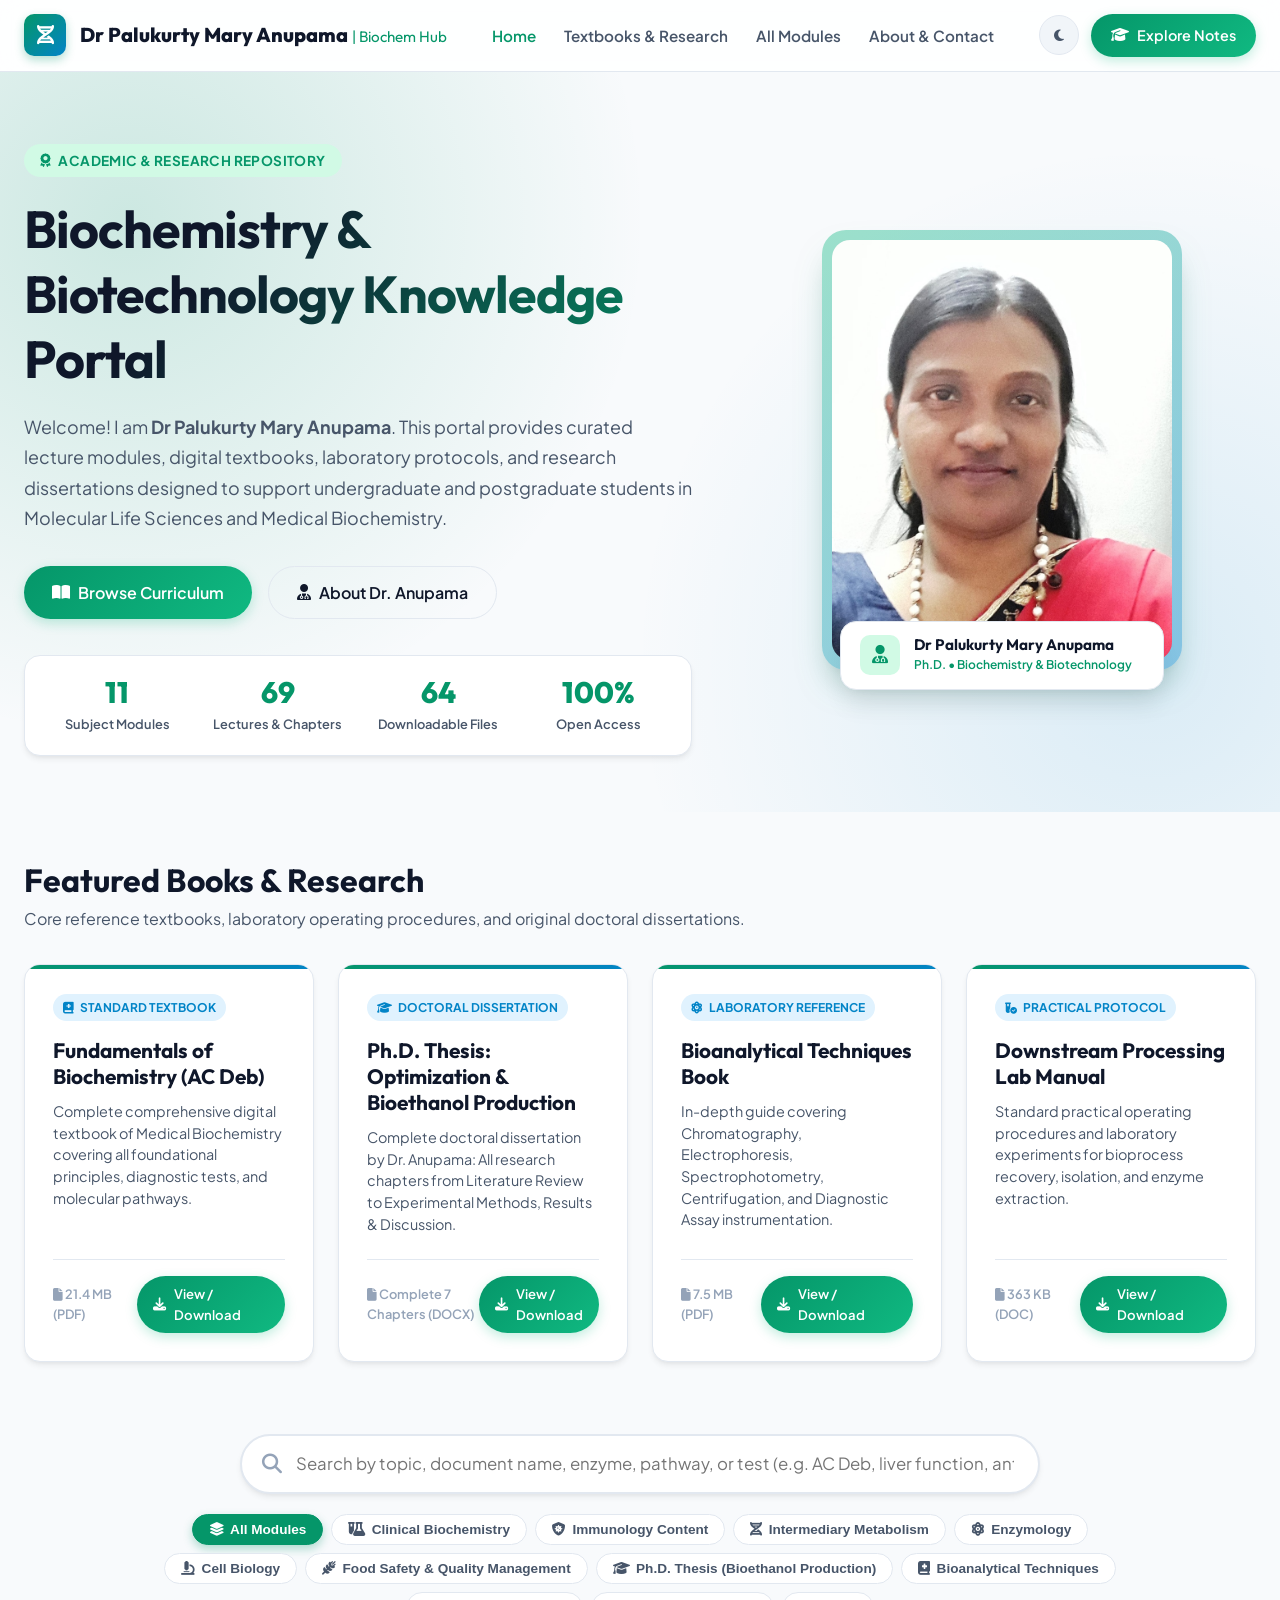
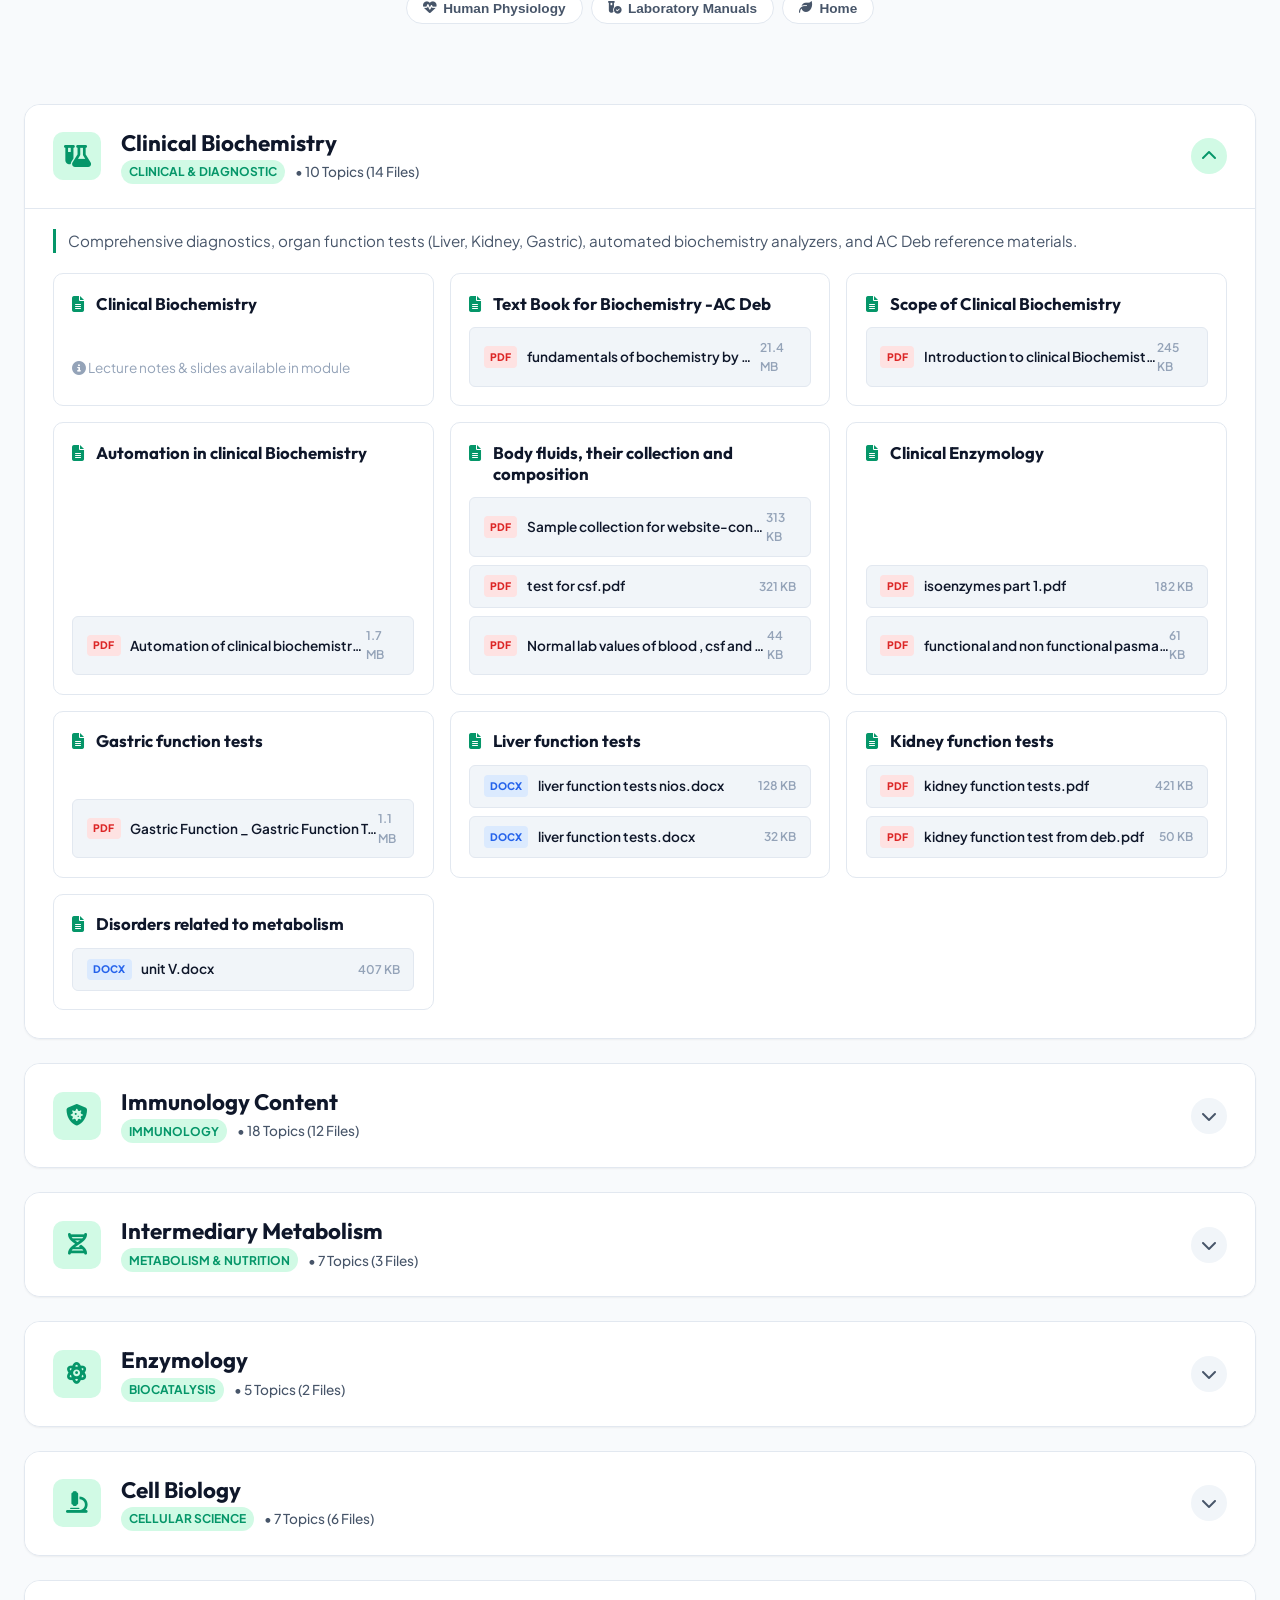
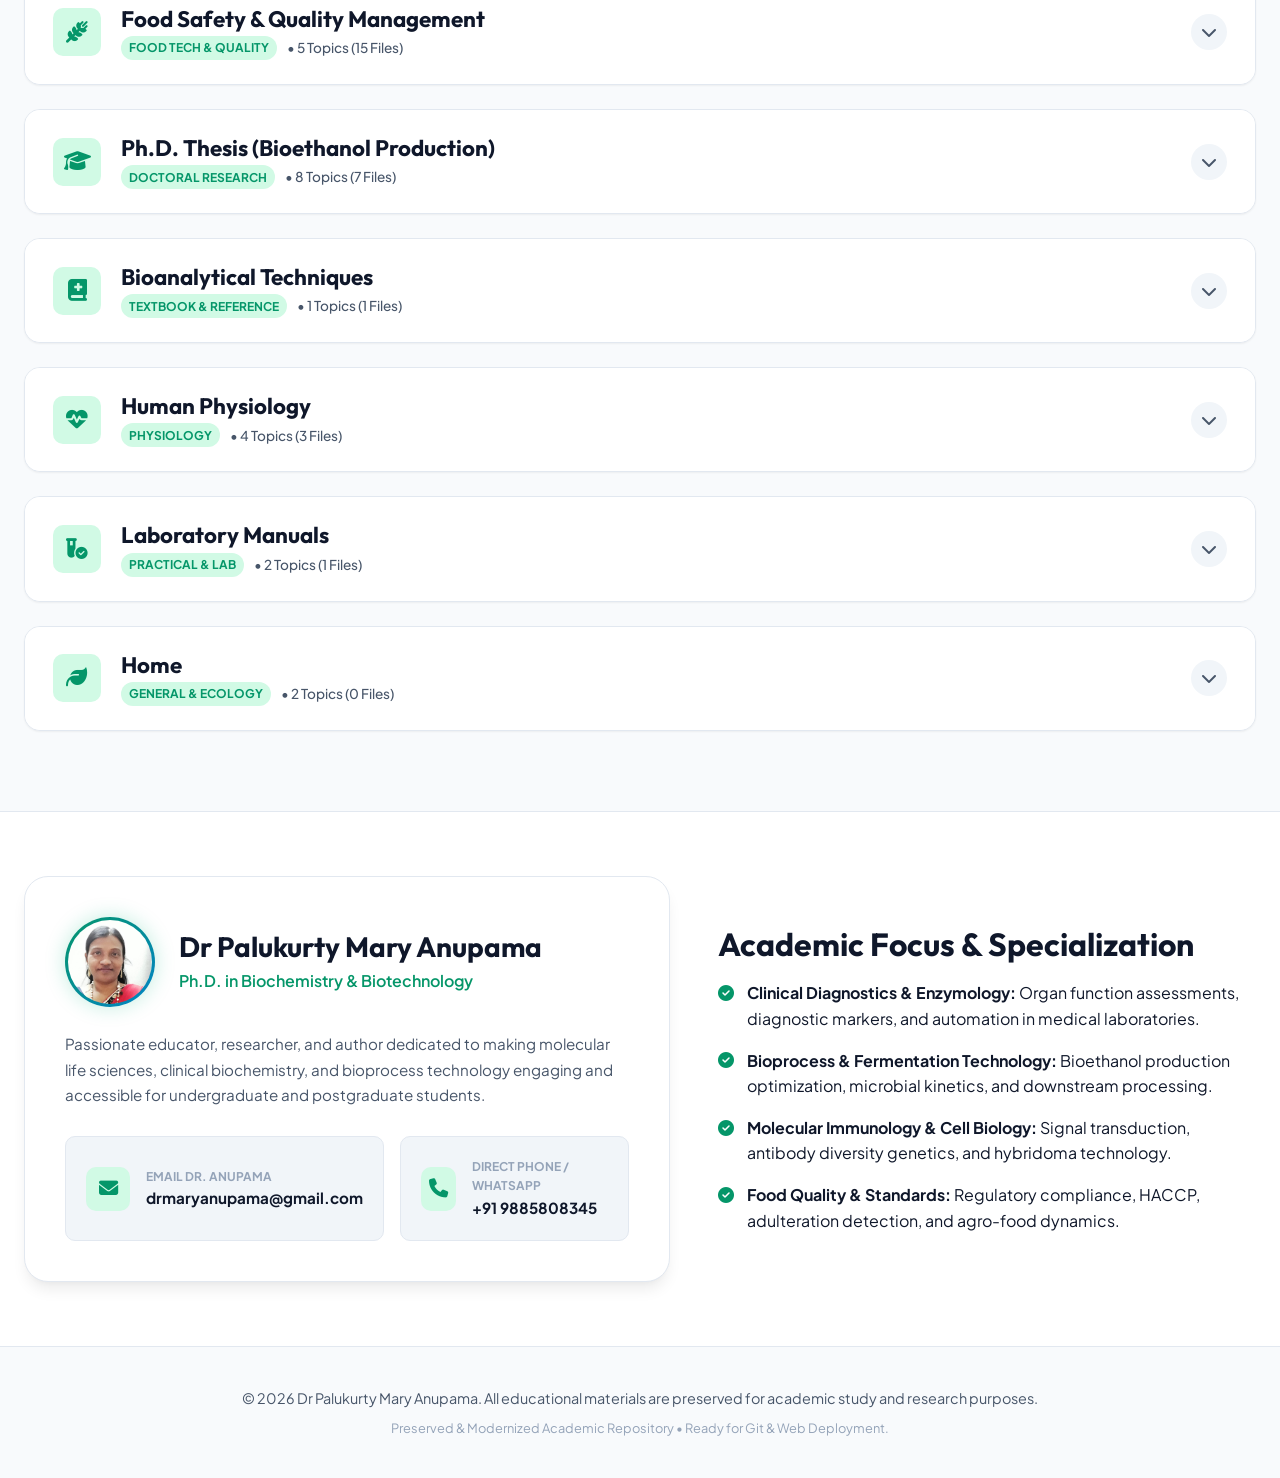
==== index.html @ 4a173ad1 "fix: rename to Dr Palukurty Mary Anupama across all pages" ====
<!DOCTYPE html>
<html lang="en" data-theme="light">
<head>
  <meta charset="UTF-8">
  <meta name="viewport" content="width=device-width, initial-scale=1.0">
  <title>Dr Palukurty Mary Anupama | Biochemistry & Biotechnology Academic Hub</title>
  <meta name="description" content="Official academic repository of Dr Palukurty Mary Anupama: Curated lecture notes, reference textbooks, practical laboratory protocols, and research dissertations in Biochemistry and Biotechnology.">
  <meta name="keywords" content="Dr Palukurty Mary Anupama, Dr Anupama Biochemistry, Biotechnology, Clinical Biochemistry, Immunology, Enzymology, Metabolism, AC Deb, Ph.D. Thesis">
  <!-- Update href to your actual deployed domain (GitHub Pages or Cloudflare) -->
  <link rel="canonical" href="https://dranupamabiochem.pages.dev/">
  
  <!-- Google Fonts: Outfit & Plus Jakarta Sans -->
  <link rel="preconnect" href="https://fonts.googleapis.com">
  <link rel="preconnect" href="https://fonts.gstatic.com" crossorigin>
  <link href="https://fonts.googleapis.com/css2?family=Outfit:wght@400;500;600;700;800&family=Plus+Jakarta+Sans:wght@400;500;600;700&display=swap" rel="stylesheet">
  
  <!-- FontAwesome 6 Icons -->
  <link rel="stylesheet" href="https://cdnjs.cloudflare.com/ajax/libs/font-awesome/6.5.1/css/all.min.css">
  
  <!-- Custom Stylesheet -->
  <link rel="stylesheet" href="style.css">
</head>
<body>

  <!-- Navigation Bar -->
  <header class="navbar">
    <div class="container">
      <a href="#home" class="brand-logo">
        <div class="brand-icon-wrapper">
          <i class="fa-solid fa-dna"></i>
        </div>
        <span>Dr Palukurty Mary Anupama <span style="font-weight: 400; color: var(--primary); font-size: 0.95rem;">| Biochem Hub</span></span>
      </a>
      
      <nav>
        <ul class="nav-links">
          <li><a href="#home" class="nav-link active">Home</a></li>
          <li><a href="#spotlight" class="nav-link">Textbooks & Research</a></li>
          <li><a href="#curriculum" class="nav-link">All Modules</a></li>
          <li><a href="#about" class="nav-link">About & Contact</a></li>
        </ul>
      </nav>
      
      <div class="nav-actions">
        <button id="themeToggle" class="btn-theme-toggle" title="Toggle Light/Dark Theme" aria-label="Toggle Theme">
          <i class="fa-solid fa-moon"></i>
        </button>
        <a href="#curriculum" class="btn-primary">
          <i class="fa-solid fa-graduation-cap"></i> Explore Notes
        </a>
      </div>
    </div>
  </header>

  <!-- Hero Section with Dr. Anupama Portrait Spotlight -->
  <section id="home" class="hero-section">
    <div class="container">
      <div class="hero-grid">
        
        <!-- Left: Headline & Bio Actions -->
        <div class="hero-content">
          <div class="hero-badge">
            <i class="fa-solid fa-award"></i> Academic & Research Repository
          </div>
          <h1 class="hero-title">Biochemistry & Biotechnology Knowledge Portal</h1>
          <p class="hero-subtitle">
            Welcome! I am <strong>Dr Palukurty Mary Anupama</strong>. This portal provides curated lecture modules, digital textbooks, laboratory protocols, and research dissertations designed to support undergraduate and postgraduate students in Molecular Life Sciences and Medical Biochemistry.
          </p>
          
          <div style="display: flex; gap: 1rem; flex-wrap: wrap;">
            <a href="#curriculum" class="btn-primary" style="padding: 0.8rem 1.75rem; font-size: 1rem;">
              <i class="fa-solid fa-book-open"></i> Browse Curriculum
            </a>
            <a href="#about" class="btn-outline" style="padding: 0.8rem 1.75rem; font-size: 1rem;">
              <i class="fa-solid fa-user-doctor"></i> About Dr. Anupama
            </a>
          </div>

          <div class="hero-stats">
            <div class="stat-item">
              <div class="stat-value" id="statCategories">11</div>
              <div class="stat-label">Subject Modules</div>
            </div>
            <div class="stat-item">
              <div class="stat-value" id="statTopics">70</div>
              <div class="stat-label">Lectures & Chapters</div>
            </div>
            <div class="stat-item">
              <div class="stat-value" id="statFiles">50+</div>
              <div class="stat-label">Downloadable Files</div>
            </div>
            <div class="stat-item">
              <div class="stat-value">100%</div>
              <div class="stat-label">Open Access</div>
            </div>
          </div>
        </div>

        <!-- Right: Professional Portrait Card -->
        <div class="hero-portrait-card">
          <div class="portrait-frame">
            <img src="dr_anupama.jpg" alt="Dr Palukurty Mary Anupama - Ph.D. in Biochemistry & Biotechnology" class="portrait-img">
            <div class="portrait-badge-overlay">
              <div class="badge-icon">
                <i class="fa-solid fa-user-doctor"></i>
              </div>
              <div>
                <div class="badge-name">Dr Palukurty Mary Anupama</div>
                <div class="badge-sub">Ph.D. • Biochemistry & Biotechnology</div>
              </div>
            </div>
          </div>
        </div>

      </div>
    </div>
  </section>

  <!-- Spotlight Section (Textbooks, Lab Manuals, Thesis) -->
  <section id="spotlight" class="spotlight-section">
    <div class="container">
      <div class="section-header">
        <div>
          <h2 class="section-title">Featured Books & Research</h2>
          <p class="section-subtitle">Core reference textbooks, laboratory operating procedures, and original doctoral dissertations.</p>
        </div>
      </div>
      <div class="spotlight-grid" id="spotlightGrid">
        <!-- Injected via app.js -->
      </div>
    </div>
  </section>

  <!-- Search & Filter Bar Sticky Section -->
  <section class="search-section" id="curriculum">
    <div class="container">
      <div class="search-bar-wrapper">
        <i class="fa-solid fa-magnifying-glass search-icon"></i>
        <input type="text" id="searchInput" class="search-input" placeholder="Search by topic, document name, enzyme, pathway, or test (e.g. AC Deb, liver function, antibody, ethanol)...">
        <button id="clearSearchBtn" class="clear-search-btn" title="Clear Search">
          <i class="fa-solid fa-xmark"></i>
        </button>
      </div>

      <div class="category-pills" id="categoryPills">
        <!-- Injected via app.js -->
      </div>
    </div>
  </section>

  <!-- Full Curriculum & Modules Explorer -->
  <section class="modules-section">
    <div class="container">
      <div class="categories-container" id="categoriesContainer">
        <!-- Injected via app.js -->
      </div>
    </div>
  </section>

  <!-- About Dr. Anupama & Contact Section -->
  <section id="about" class="about-section">
    <div class="container">
      <div class="about-grid">
        <div class="profile-card">
          <div class="profile-header">
            <div class="avatar-wrapper">
              <img src="dr_anupama.jpg" alt="Dr Palukurty Mary Anupama" class="avatar-img">
            </div>
            <div>
              <h2 class="profile-name">Dr Palukurty Mary Anupama</h2>
              <div class="profile-title">Ph.D. in Biochemistry & Biotechnology</div>
            </div>
          </div>
          
          <p class="profile-bio">
            Passionate educator, researcher, and author dedicated to making molecular life sciences, clinical biochemistry, and bioprocess technology engaging and accessible for undergraduate and postgraduate students.
          </p>

          <div class="contact-cards-grid">
            <a href="mailto:drmaryanupama@gmail.com" class="contact-card">
              <div class="contact-icon">
                <i class="fa-solid fa-envelope"></i>
              </div>
              <div>
                <div class="contact-detail-label">Email Dr. Anupama</div>
                <div class="contact-detail-val">drmaryanupama@gmail.com</div>
              </div>
            </a>

            <a href="tel:+919885808345" class="contact-card">
              <div class="contact-icon">
                <i class="fa-solid fa-phone"></i>
              </div>
              <div>
                <div class="contact-detail-label">Direct Phone / WhatsApp</div>
                <div class="contact-detail-val">+91 9885808345</div>
              </div>
            </a>
          </div>
        </div>

        <div>
          <h2 style="font-size: 2rem; margin-bottom: 1rem;">Academic Focus & Specialization</h2>
          <ul style="list-style: none; display: flex; flex-direction: column; gap: 1rem;">
            <li style="display: flex; gap: 0.85rem; align-items: flex-start;">
              <i class="fa-solid fa-circle-check" style="color: var(--primary); margin-top: 0.3rem;"></i>
              <div>
                <strong>Clinical Diagnostics & Enzymology:</strong> Organ function assessments, diagnostic markers, and automation in medical laboratories.
              </div>
            </li>
            <li style="display: flex; gap: 0.85rem; align-items: flex-start;">
              <i class="fa-solid fa-circle-check" style="color: var(--primary); margin-top: 0.3rem;"></i>
              <div>
                <strong>Bioprocess & Fermentation Technology:</strong> Bioethanol production optimization, microbial kinetics, and downstream processing.
              </div>
            </li>
            <li style="display: flex; gap: 0.85rem; align-items: flex-start;">
              <i class="fa-solid fa-circle-check" style="color: var(--primary); margin-top: 0.3rem;"></i>
              <div>
                <strong>Molecular Immunology & Cell Biology:</strong> Signal transduction, antibody diversity genetics, and hybridoma technology.
              </div>
            </li>
            <li style="display: flex; gap: 0.85rem; align-items: flex-start;">
              <i class="fa-solid fa-circle-check" style="color: var(--primary); margin-top: 0.3rem;"></i>
              <div>
                <strong>Food Quality & Standards:</strong> Regulatory compliance, HACCP, adulteration detection, and agro-food dynamics.
              </div>
            </li>
          </ul>
        </div>
      </div>
    </div>
  </section>

  <!-- Document Preview Modal -->
  <div id="documentModal" class="modal-backdrop">
    <div class="modal-content">
      <div class="modal-header">
        <h3 id="modalDocTitle" class="modal-title">
          <i class="fa-solid fa-file-lines" style="color: var(--primary);"></i> Document Viewer
        </h3>
        <div class="modal-actions">
          <a id="modalDownloadLink" href="#" target="_blank" class="btn-primary" style="padding: 0.45rem 1rem; font-size: 0.85rem;">
            <i class="fa-solid fa-download"></i> Download
          </a>
          <button id="closeModalBtn" class="btn-close-modal" aria-label="Close Preview">
            <i class="fa-solid fa-xmark"></i>
          </button>
        </div>
      </div>
      <div class="modal-body">
        <iframe id="modalIframe" class="modal-iframe" src=""></iframe>
      </div>
    </div>
  </div>

  <!-- Footer -->
  <footer class="footer">
    <div class="container">
      <p>© 2026 Dr Palukurty Mary Anupama. All educational materials are preserved for academic study and research purposes.</p>
      <p style="margin-top: 0.5rem; font-size: 0.8rem; color: var(--text-subtle);">
        Preserved & Modernized Academic Repository • Ready for Git & Web Deployment.
      </p>
    </div>
  </footer>

  <!-- Embedded Dataset fallback for seamless offline file:// execution -->
  <script>
    window.EMBEDDED_DATA = [
  {
    "name": "Clinical Biochemistry",
    "raw_category": "Clinical Biochemistry",
    "icon": "fa-flask-vial",
    "badge": "Clinical & Diagnostic",
    "description": "Comprehensive diagnostics, organ function tests (Liver, Kidney, Gastric), automated biochemistry analyzers, and AC Deb reference materials.",
    "order": 1,
    "topics": [
      {
        "title": "Clinical Biochemistry",
        "url": "https://sites.google.com/site/dranupamabiochemistry/clinical-biochemistry",
        "files": []
      },
      {
        "title": "Text Book for Biochemistry -AC Deb",
        "url": "https://sites.google.com/site/dranupamabiochemistry/clinical-biochemistry/text-book-for-biochemistry-ac-deb",
        "files": [
          {
            "filename": "fundamentals of bochemistry by AC Deb.pdf",
            "rel_path": "materials/Clinical%20Biochemistry/fundamentals%20of%20bochemistry%20by%20AC%20Deb.pdf",
            "size_bytes": 22468756,
            "size_display": "21.4 MB",
            "ext": "pdf",
            "drive_id": "1W7VysaHVbER03bz7h6Aed_MyvALYZ9RB"
          }
        ]
      },
      {
        "title": "Scope of Clinical Biochemistry",
        "url": "https://sites.google.com/site/dranupamabiochemistry/clinical-biochemistry/scope-of-clinical-biochemistry",
        "files": [
          {
            "filename": "Introduction to clinical Biochemistry.pdf",
            "rel_path": "materials/Clinical%20Biochemistry/Introduction%20to%20clinical%20Biochemistry.pdf",
            "size_bytes": 250836,
            "size_display": "245 KB",
            "ext": "pdf",
            "drive_id": "1rTa980bDXOG0aHpvU5DA5S70FmZp9M-L"
          }
        ]
      },
      {
        "title": "Automation in clinical Biochemistry",
        "url": "https://sites.google.com/site/dranupamabiochemistry/clinical-biochemistry/automation-in-clinical-biochemistry",
        "files": [
          {
            "filename": "Automation of clinical biochemistry.pdf",
            "rel_path": "materials/Clinical%20Biochemistry/Automation%20of%20clinical%20biochemistry.pdf",
            "size_bytes": 1765063,
            "size_display": "1.7 MB",
            "ext": "pdf",
            "drive_id": "1Hw0XRlkDnel31S5S_gUvbhNyxNqiLy1G"
          }
        ]
      },
      {
        "title": "Body fluids, their collection and composition",
        "url": "https://sites.google.com/site/dranupamabiochemistry/clinical-biochemistry/body-fluids-their-collection-and-composition",
        "files": [
          {
            "filename": "Sample collection for website-converted.pdf",
            "rel_path": "materials/Clinical%20Biochemistry/Sample%20collection%20for%20website-converted.pdf",
            "size_bytes": 320383,
            "size_display": "313 KB",
            "ext": "pdf",
            "drive_id": "1v9aw-heHXM-TfnUfOrXcuKsyDNVMU89F"
          },
          {
            "filename": "test for csf.pdf",
            "rel_path": "materials/Clinical%20Biochemistry/test%20for%20csf.pdf",
            "size_bytes": 329139,
            "size_display": "321 KB",
            "ext": "pdf",
            "drive_id": "1n-Okf80MXpYuciSgSVmeEwJUpi5tScn7"
          },
          {
            "filename": "Normal lab values of blood , csf and urine.pdf",
            "rel_path": "materials/Clinical%20Biochemistry/Normal%20lab%20values%20of%20blood%20%2C%20csf%20and%20urine.pdf",
            "size_bytes": 44690,
            "size_display": "44 KB",
            "ext": "pdf",
            "drive_id": "1XFEBod6O-GfNCfNupaz1RU3YV-0DJgRb"
          }
        ]
      },
      {
        "title": "Clinical Enzymology",
        "url": "https://sites.google.com/site/dranupamabiochemistry/clinical-biochemistry/clinical-enzymology",
        "files": [
          {
            "filename": "isoenzymes part 1.pdf",
            "rel_path": "materials/Clinical%20Biochemistry/isoenzymes%20part%201.pdf",
            "size_bytes": 186629,
            "size_display": "182 KB",
            "ext": "pdf",
            "drive_id": "1rv7GLIDcR-OK3WWdCKwkN653S19WMZ5X"
          },
          {
            "filename": "functional and non functional pasma enzymes.pdf",
            "rel_path": "materials/Clinical%20Biochemistry/functional%20and%20non%20functional%20pasma%20enzymes.pdf",
            "size_bytes": 62878,
            "size_display": "61 KB",
            "ext": "pdf",
            "drive_id": "1gsX2xpExpLhbqnUacAlWteAi2ddpVHA4"
          }
        ]
      },
      {
        "title": "Gastric function tests",
        "url": "https://sites.google.com/site/dranupamabiochemistry/clinical-biochemistry/gastric-function-tests",
        "files": [
          {
            "filename": "Gastric Function _ Gastric Function Test _ Gastric Secretion.pdf",
            "rel_path": "materials/Clinical%20Biochemistry/Gastric%20Function%20_%20Gastric%20Function%20Test%20_%20Gastric%20Secretion.pdf",
            "size_bytes": 1182597,
            "size_display": "1.1 MB",
            "ext": "pdf",
            "drive_id": "1O1hmE3uGjBCgAtZhF65zXNaxeBqlN6Ut"
          }
        ]
      },
      {
        "title": "Liver function tests",
        "url": "https://sites.google.com/site/dranupamabiochemistry/clinical-biochemistry/liver-function-tests",
        "files": [
          {
            "filename": "liver function tests nios.docx",
            "rel_path": "materials/Clinical%20Biochemistry/liver%20function%20tests%20nios.docx",
            "size_bytes": 131006,
            "size_display": "128 KB",
            "ext": "docx",
            "drive_id": "1K-gAvuuWlufbYt4P56__2yC7HmoxbrEY"
          },
          {
            "filename": "liver function tests.docx",
            "rel_path": "materials/Clinical%20Biochemistry/liver%20function%20tests.docx",
            "size_bytes": 32970,
            "size_display": "32 KB",
            "ext": "docx",
            "drive_id": "1usYjwDQJmSlpCtldo93A6PcKqG76K8m8"
          }
        ]
      },
      {
        "title": "Kidney function tests",
        "url": "https://sites.google.com/site/dranupamabiochemistry/clinical-biochemistry/kidney-function-tests",
        "files": [
          {
            "filename": "kidney function tests.pdf",
            "rel_path": "materials/Clinical%20Biochemistry/kidney%20function%20tests.pdf",
            "size_bytes": 431247,
            "size_display": "421 KB",
            "ext": "pdf",
            "drive_id": "19dXP7nM_3wmxRqfr0r0piDeI9KAXgJB-"
          },
          {
            "filename": "kidney function test from deb.pdf",
            "rel_path": "materials/Clinical%20Biochemistry/kidney%20function%20test%20from%20deb.pdf",
            "size_bytes": 51315,
            "size_display": "50 KB",
            "ext": "pdf",
            "drive_id": "11VyzEtZnJrSq1N8ifRMHvr1FGhtJ_6Fz"
          }
        ]
      },
      {
        "title": "Disorders related to metabolism",
        "url": "https://sites.google.com/site/dranupamabiochemistry/clinical-biochemistry/disorders-related-to-metabolism",
        "files": [
          {
            "filename": "unit V.docx",
            "rel_path": "materials/Clinical%20Biochemistry/unit%20V.docx",
            "size_bytes": 416265,
            "size_display": "407 KB",
            "ext": "docx",
            "drive_id": "1T6lKJ1bIlYz4KJRlq4h1pAou4kmRYBd1"
          }
        ]
      }
    ]
  },
  {
    "name": "Immunology Content",
    "raw_category": "Immunology Content",
    "icon": "fa-shield-virus",
    "badge": "Immunology",
    "description": "Core concepts of innate & adaptive immunity, antigen-antibody interactions, antibody diversity genetics, MHC, hypersensitivity, vaccines, and hybridoma technology.",
    "order": 2,
    "topics": [
      {
        "title": "Immunology content",
        "url": "https://sites.google.com/site/dranupamabiochemistry/immunology-content",
        "files": []
      },
      {
        "title": "Introduction to Immunity",
        "url": "https://sites.google.com/site/dranupamabiochemistry/immunology-content/introduction-to-immunity",
        "files": []
      },
      {
        "title": "Antigens",
        "url": "https://sites.google.com/site/dranupamabiochemistry/immunology-content/antigens",
        "files": [
          {
            "filename": "ANITGENS.pdf",
            "rel_path": "materials/Immunology%20Content/ANITGENS.pdf",
            "size_bytes": 246274,
            "size_display": "241 KB",
            "ext": "pdf",
            "drive_id": "1ncQFjrYJLVlG1vCLIkZAKC379p6oywlw"
          }
        ]
      },
      {
        "title": "Antibodies",
        "url": "https://sites.google.com/site/dranupamabiochemistry/immunology-content/antibodies",
        "files": []
      },
      {
        "title": "Immune response",
        "url": "https://sites.google.com/site/dranupamabiochemistry/immunology-content/immune-response",
        "files": [
          {
            "filename": "IMMUNE RESPONSE.doc",
            "rel_path": "materials/Immunology%20Content/IMMUNE%20RESPONSE.doc",
            "size_bytes": 195584,
            "size_display": "191 KB",
            "ext": "doc",
            "drive_id": "1aQs80rFdvo8Q_IlMU9INyHmQx_N5Dzux"
          }
        ]
      },
      {
        "title": "Antigen - Antibody reactions",
        "url": "https://sites.google.com/site/dranupamabiochemistry/immunology-content/antigen-antibody-reactions",
        "files": [
          {
            "filename": "ANTIGEN-ANTIBODY REACTIONS.pdf",
            "rel_path": "materials/Immunology%20Content/ANTIGEN-ANTIBODY%20REACTIONS.pdf",
            "size_bytes": 2369946,
            "size_display": "2.3 MB",
            "ext": "pdf",
            "drive_id": "1XbhnCrGR-GGWPsHe7vl5O1PDH0z99OvJ"
          }
        ]
      },
      {
        "title": "Gentic basis for Antibody diversity",
        "url": "https://sites.google.com/site/dranupamabiochemistry/immunology-content/gentic-basis-for-antibody-diversity",
        "files": [
          {
            "filename": "GENETIC CONTROL for anitbody diversity.pdf",
            "rel_path": "materials/Immunology%20Content/GENETIC%20CONTROL%20for%20anitbody%20diversity.pdf",
            "size_bytes": 309761,
            "size_display": "303 KB",
            "ext": "pdf",
            "drive_id": "1zblh_BSYoejoUZpLNPhB-jclqWeuiFy7"
          }
        ]
      },
      {
        "title": "Immune cells",
        "url": "https://sites.google.com/site/dranupamabiochemistry/immunology-content/immune-cells",
        "files": []
      },
      {
        "title": "Lymphoid organs",
        "url": "https://sites.google.com/site/dranupamabiochemistry/immunology-content/lymphoid-organs",
        "files": [
          {
            "filename": "LYMPHOID ORGANS.doc",
            "rel_path": "materials/Immunology%20Content/LYMPHOID%20ORGANS.doc",
            "size_bytes": 531968,
            "size_display": "520 KB",
            "ext": "doc",
            "drive_id": "1SkhhgVqEO4Ovo69arsBRrZWNC7DBIkm5"
          }
        ]
      },
      {
        "title": "MHC",
        "url": "https://sites.google.com/site/dranupamabiochemistry/immunology-content/mhc",
        "files": [
          {
            "filename": "MHC.doc",
            "rel_path": "materials/Immunology%20Content/MHC.doc",
            "size_bytes": 149504,
            "size_display": "146 KB",
            "ext": "doc",
            "drive_id": "1SPyZcE-hYlJXXWeF4Cle5cBTHwkAkYDC"
          }
        ]
      },
      {
        "title": "Hypersensitivity reactions",
        "url": "https://sites.google.com/site/dranupamabiochemistry/immunology-content/hypersensitivity-reactions",
        "files": [
          {
            "filename": "Hypersensitivity.pdf",
            "rel_path": "materials/Immunology%20Content/Hypersensitivity.pdf",
            "size_bytes": 555937,
            "size_display": "543 KB",
            "ext": "pdf",
            "drive_id": "1Fsz8Y4WIad36e-rg5fRuqTGl2myk3LeF"
          }
        ]
      },
      {
        "title": "Transplantation Immunology",
        "url": "https://sites.google.com/site/dranupamabiochemistry/immunology-content/transplantation-immunology",
        "files": [
          {
            "filename": "transplantation immunology.pptx",
            "rel_path": "materials/Immunology%20Content/transplantation%20immunology.pptx",
            "size_bytes": 2586021,
            "size_display": "2.5 MB",
            "ext": "pptx",
            "drive_id": "13Wb6MP4Uv1MuvOeb-mGkyfb4lnCdFDCs"
          },
          {
            "filename": "TRANSPLANTATION.pdf",
            "rel_path": "materials/Immunology%20Content/TRANSPLANTATION.pdf",
            "size_bytes": 340658,
            "size_display": "333 KB",
            "ext": "pdf",
            "drive_id": "1Neq3Q6APyBaj-JL__1yRSZ6FXXfaHlCh"
          }
        ]
      },
      {
        "title": "Tumor Immunology",
        "url": "https://sites.google.com/site/dranupamabiochemistry/immunology-content/tumor-immunology",
        "files": [
          {
            "filename": "TUMOR IMMUNOLOGY.pdf",
            "rel_path": "materials/Immunology%20Content/TUMOR%20IMMUNOLOGY.pdf",
            "size_bytes": 447437,
            "size_display": "437 KB",
            "ext": "pdf",
            "drive_id": "1QRt3fCtyPMIcJ8s_dGIpS9AyVIXz-w-R"
          }
        ]
      },
      {
        "title": "Vaccines",
        "url": "https://sites.google.com/site/dranupamabiochemistry/immunology-content/vaccines",
        "files": [
          {
            "filename": "vaccines.pdf",
            "rel_path": "materials/Immunology%20Content/vaccines.pdf",
            "size_bytes": 126819,
            "size_display": "124 KB",
            "ext": "pdf",
            "drive_id": "1KHjkKcYtV9Y4ZxBG0BtPVIsV0Yv5QqyX"
          }
        ]
      },
      {
        "title": "Hybridoma Technology",
        "url": "https://sites.google.com/site/dranupamabiochemistry/immunology-content/hybridoma-technology",
        "files": [
          {
            "filename": "HYBRIDOMA-converted.pdf",
            "rel_path": "materials/Immunology%20Content/HYBRIDOMA-converted.pdf",
            "size_bytes": 187837,
            "size_display": "183 KB",
            "ext": "pdf",
            "drive_id": "1VIPHh47W3PolaSZxpYbmcClPci3Fq5iK"
          }
        ]
      },
      {
        "title": "Introduction to Immunology",
        "url": "https://sites.google.com/site/dranupamabiochemistry/immunology-content/introduction-to-immunology_1",
        "files": []
      },
      {
        "title": "Introduction to Immunology",
        "url": "https://sites.google.com/site/dranupamabiochemistry/immunology-content/introduction-to-immunology",
        "files": []
      },
      {
        "title": "Immunity",
        "url": "https://sites.google.com/site/dranupamabiochemistry/immunology-content/immunity",
        "files": []
      }
    ]
  },
  {
    "name": "Intermediary Metabolism",
    "raw_category": "Intermediary Metabolism",
    "icon": "fa-dna",
    "badge": "Metabolism & Nutrition",
    "description": "Detailed biochemical pathways covering amino acid metabolism, vitamins, essential minerals, nutritional biochemistry, and nucleotide dynamics.",
    "order": 3,
    "topics": [
      {
        "title": "Intermediary metabolism",
        "url": "https://sites.google.com/site/dranupamabiochemistry/intermediary-metabolism",
        "files": []
      },
      {
        "title": "Porphyrin metabolism",
        "url": "https://sites.google.com/site/dranupamabiochemistry/intermediary-metabolism/porphyrin-metabolism",
        "files": []
      },
      {
        "title": "vitamins",
        "url": "https://sites.google.com/site/dranupamabiochemistry/intermediary-metabolism/vitamins",
        "files": [
          {
            "filename": "vitamins.pdf",
            "rel_path": "materials/Intermediary%20Metabolism/vitamins.pdf",
            "size_bytes": 151076,
            "size_display": "148 KB",
            "ext": "pdf",
            "drive_id": "1wRxyo_L_U1e-yyoBLgor9JdKe8Ole7el"
          }
        ]
      },
      {
        "title": "Nutritional Biochemistry",
        "url": "https://sites.google.com/site/dranupamabiochemistry/intermediary-metabolism/nutritional-biochemistry",
        "files": [
          {
            "filename": "nutritional biochemistry.pdf",
            "rel_path": "materials/Intermediary%20Metabolism/nutritional%20biochemistry.pdf",
            "size_bytes": 554508,
            "size_display": "542 KB",
            "ext": "pdf",
            "drive_id": "1w4t-93NbELeC1b4EU599K2ap27vX0UX9"
          }
        ]
      },
      {
        "title": "Minerals",
        "url": "https://sites.google.com/site/dranupamabiochemistry/intermediary-metabolism/minerals",
        "files": [
          {
            "filename": "minerals.pdf",
            "rel_path": "materials/Intermediary%20Metabolism/minerals.pdf",
            "size_bytes": 151368,
            "size_display": "148 KB",
            "ext": "pdf",
            "drive_id": "1kjF5T9HMjiyKzDA0iI-LblconZ1o4Tg9"
          }
        ]
      },
      {
        "title": "Amino acid metabolism",
        "url": "https://sites.google.com/site/dranupamabiochemistry/intermediary-metabolism/amino-acid-metabolism",
        "files": []
      },
      {
        "title": "Nucleotide metabolism",
        "url": "https://sites.google.com/site/dranupamabiochemistry/intermediary-metabolism/nucleotide-metabolism",
        "files": []
      }
    ]
  },
  {
    "name": "Enzymology",
    "raw_category": "Enzymology",
    "icon": "fa-atom",
    "badge": "Biocatalysis",
    "description": "Enzyme kinetics, isolation, purification methodologies, industrial immobilization techniques, and foundational principles.",
    "order": 4,
    "topics": [
      {
        "title": "Enzymology",
        "url": "https://sites.google.com/site/dranupamabiochemistry/enzymology",
        "files": []
      },
      {
        "title": "Isolaiton and purification of Enzymes",
        "url": "https://sites.google.com/site/dranupamabiochemistry/enzymology/isolaiton-and-purification-of-enzymes",
        "files": [
          {
            "filename": "Enzyme isolation and Purification.pdf",
            "rel_path": "materials/Enzymology/Enzyme%20isolation%20and%20Purification.pdf",
            "size_bytes": 362645,
            "size_display": "354 KB",
            "ext": "pdf",
            "drive_id": "1vFSgaPYbZ8EeZKxOK14N8-AEeWd9UhQf"
          },
          {
            "filename": "unit 4 material.pdf",
            "rel_path": "materials/Enzymology/unit%204%20material.pdf",
            "size_bytes": 8125121,
            "size_display": "7.7 MB",
            "ext": "pdf",
            "drive_id": "1KAYwCUbhf1jYTLlIciy5CA9lcnqqmeXH"
          }
        ]
      },
      {
        "title": "Immobilization of enzymes",
        "url": "https://sites.google.com/site/dranupamabiochemistry/enzymology/immobilization-of-enzymes",
        "files": []
      },
      {
        "title": "Material fo Enzyme isolation and purification from text book",
        "url": "https://sites.google.com/site/dranupamabiochemistry/enzymology/material-fo-enzyme-isolation-and-purification-from-text-book",
        "files": []
      },
      {
        "title": "Introduction to enzymology",
        "url": "https://sites.google.com/site/dranupamabiochemistry/enzymology/introduction-to-enzymology",
        "files": []
      }
    ]
  },
  {
    "name": "Cell Biology",
    "raw_category": "Cell Biology",
    "icon": "fa-microscope",
    "badge": "Cellular Science",
    "description": "Cellular architecture, cell cycle regulation, signal transduction pathways, cell-cell communication, advanced microscopy, and complete book draft.",
    "order": 5,
    "topics": [
      {
        "title": "Cell Biology",
        "url": "https://sites.google.com/site/dranupamabiochemistry/cell-biology",
        "files": []
      },
      {
        "title": "Cell structure",
        "url": "https://sites.google.com/site/dranupamabiochemistry/cell-biology/cell-structure",
        "files": [
          {
            "filename": "Cell structure Introduction.pdf",
            "rel_path": "materials/Cell%20Biology/Cell%20structure%20Introduction.pdf",
            "size_bytes": 245943,
            "size_display": "240 KB",
            "ext": "pdf",
            "drive_id": "1zDXdhOIW3Nb2bHTtAVvfEEORW9ulwcrp"
          }
        ]
      },
      {
        "title": "Cell Cycle and its regulation",
        "url": "https://sites.google.com/site/dranupamabiochemistry/cell-biology/cell-cycle-and-its-regulation",
        "files": [
          {
            "filename": "cell cycle and its regulation.pdf",
            "rel_path": "materials/Cell%20Biology/cell%20cycle%20and%20its%20regulation.pdf",
            "size_bytes": 1126756,
            "size_display": "1.1 MB",
            "ext": "pdf",
            "drive_id": "1GB_lmxkCfCx8DPgFN5Vd1MviNm7okvea"
          }
        ]
      },
      {
        "title": "Cell signalling",
        "url": "https://sites.google.com/site/dranupamabiochemistry/cell-biology/cell-signalling",
        "files": [
          {
            "filename": "cell signaling.pdf",
            "rel_path": "materials/Cell%20Biology/cell%20signaling.pdf",
            "size_bytes": 1561213,
            "size_display": "1.5 MB",
            "ext": "pdf",
            "drive_id": "1LbKN7nv1ZfhxTHo8Ew6EmvSNH3VrQNXl"
          }
        ]
      },
      {
        "title": "Cell - cell communication",
        "url": "https://sites.google.com/site/dranupamabiochemistry/cell-biology/cell-cell-communication",
        "files": [
          {
            "filename": "Cell-cell communication final.pdf",
            "rel_path": "materials/Cell%20Biology/Cell-cell%20communication%20final.pdf",
            "size_bytes": 4018775,
            "size_display": "3.8 MB",
            "ext": "pdf",
            "drive_id": "1f4YZ1Aeq3qt6vFu8EA6J8tyU20Nn9wUD"
          }
        ]
      },
      {
        "title": "Techniques in cell biology",
        "url": "https://sites.google.com/site/dranupamabiochemistry/cell-biology/techniques-in-cell-biology",
        "files": [
          {
            "filename": "Techniques in cell biology.pdf",
            "rel_path": "materials/Cell%20Biology/Techniques%20in%20cell%20biology.pdf",
            "size_bytes": 681326,
            "size_display": "665 KB",
            "ext": "pdf",
            "drive_id": "1Bqbrvy6JQnuNQ8PZWg5FOPe-U1-X43w4"
          }
        ]
      },
      {
        "title": "Draft of cell biology book",
        "url": "https://sites.google.com/site/dranupamabiochemistry/cell-biology/draft-of-cell-biology-book",
        "files": [
          {
            "filename": "Cell Biology book.pdf",
            "rel_path": "materials/Cell%20Biology/Cell%20Biology%20book.pdf",
            "size_bytes": 11745335,
            "size_display": "11.2 MB",
            "ext": "pdf",
            "drive_id": "1iypab2llkOD-kbxNJNR4andyWucdNvXo"
          }
        ]
      }
    ]
  },
  {
    "name": "Food Safety & Quality Management",
    "raw_category": "Food Safety And Quality Management",
    "icon": "fa-wheat-awn",
    "badge": "Food Tech & Quality",
    "description": "Food safety hazards management, international food standards, adulteration acts (Units I-IV), agri-food dynamics, and quality assurance.",
    "order": 6,
    "topics": [
      {
        "title": "Food safety and quality management",
        "url": "https://sites.google.com/site/dranupamabiochemistry/food-safety-and-quality-management",
        "files": [
          {
            "filename": "food hazards in detail.pdf",
            "rel_path": "materials/Food%20Safety%20And%20Quality%20Management/food%20hazards%20in%20detail.pdf",
            "size_bytes": 615719,
            "size_display": "601 KB",
            "ext": "pdf",
            "drive_id": "10OFNnHFrnfYpdvF0shk4f0ePlelSJDDu"
          },
          {
            "filename": "Management of hazards in food.pptx",
            "rel_path": "materials/Food%20Safety%20And%20Quality%20Management/Management%20of%20hazards%20in%20food.pptx",
            "size_bytes": 9886326,
            "size_display": "9.4 MB",
            "ext": "pptx",
            "drive_id": "1BvStw-ONUrdx9-e75Evn42z_YcFZIuZI"
          },
          {
            "filename": "management of food hazards notes.pdf",
            "rel_path": "materials/Food%20Safety%20And%20Quality%20Management/management%20of%20food%20hazards%20notes.pdf",
            "size_bytes": 738204,
            "size_display": "721 KB",
            "ext": "pdf",
            "drive_id": "1BfTxdfZ_ZFcqeA7IVjfbEHcj_bmC_yCv"
          },
          {
            "filename": "Food laws and Food standards.pdf",
            "rel_path": "materials/Food%20Safety%20And%20Quality%20Management/Food%20laws%20and%20Food%20standards.pdf",
            "size_bytes": 401829,
            "size_display": "392 KB",
            "ext": "pdf",
            "drive_id": "1r9ZyJL-aQ69iU5Zr1dWUuZtWfI5UeqNm"
          }
        ]
      },
      {
        "title": "Introduction to Food safety",
        "url": "https://sites.google.com/site/dranupamabiochemistry/food-safety-and-quality-management/introduction-to-food-safety",
        "files": [
          {
            "filename": "Food Safety Hazards introduction.docx",
            "rel_path": "materials/Food%20Safety%20And%20Quality%20Management/Food%20Safety%20Hazards%20introduction.docx",
            "size_bytes": 32213,
            "size_display": "31 KB",
            "ext": "docx",
            "drive_id": "1VndXV3BxE854Tx-zOFRltqV6LPGnIv1w"
          },
          {
            "filename": "food hazards part 2.docx",
            "rel_path": "materials/Food%20Safety%20And%20Quality%20Management/food%20hazards%20part%202.docx",
            "size_bytes": 607973,
            "size_display": "594 KB",
            "ext": "docx",
            "drive_id": "1KN8WNhqsRybjZ2I6J6SjVe5bxnc7Ga4u"
          }
        ]
      },
      {
        "title": "Management of Food Hazards",
        "url": "https://sites.google.com/site/dranupamabiochemistry/food-safety-and-quality-management/management-of-food-hazards",
        "files": [
          {
            "filename": "management of food hazards notes.pdf",
            "rel_path": "materials/Food%20Safety%20And%20Quality%20Management/management%20of%20food%20hazards%20notes.pdf",
            "size_bytes": 738204,
            "size_display": "721 KB",
            "ext": "pdf",
            "drive_id": "1BfTxdfZ_ZFcqeA7IVjfbEHcj_bmC_yCv"
          }
        ]
      },
      {
        "title": "Food laws, Food Standards and Recent concerns",
        "url": "https://sites.google.com/site/dranupamabiochemistry/food-safety-and-quality-management/food-laws-food-standards-and-recent-concerns",
        "files": [
          {
            "filename": "Food laws and Food standards.pdf",
            "rel_path": "materials/Food%20Safety%20And%20Quality%20Management/Food%20laws%20and%20Food%20standards.pdf",
            "size_bytes": 401829,
            "size_display": "392 KB",
            "ext": "pdf",
            "drive_id": "1r9ZyJL-aQ69iU5Zr1dWUuZtWfI5UeqNm"
          },
          {
            "filename": "Food adulteration acts part II.pptx",
            "rel_path": "materials/Food%20Safety%20And%20Quality%20Management/Food%20adulteration%20acts%20part%20II.pptx",
            "size_bytes": 276393,
            "size_display": "270 KB",
            "ext": "pptx",
            "drive_id": "1vQPGwxG1qncAYltYoDkgZ4TnqvqSFuhi"
          },
          {
            "filename": "Food adultration unit part IV.pptx",
            "rel_path": "materials/Food%20Safety%20And%20Quality%20Management/Food%20adultration%20unit%20part%20IV.pptx",
            "size_bytes": 808647,
            "size_display": "790 KB",
            "ext": "pptx",
            "drive_id": "1fzon15jc-yBvO0-fzEP5sw42unWwwVLA"
          },
          {
            "filename": "Food adulteration acts part Iii.pptx",
            "rel_path": "materials/Food%20Safety%20And%20Quality%20Management/Food%20adulteration%20acts%20part%20Iii.pptx",
            "size_bytes": 897658,
            "size_display": "877 KB",
            "ext": "pptx",
            "drive_id": "1XczIG3u7cMlhI9yPxUbu6ad23OSIvdBN"
          },
          {
            "filename": "Food adulteration acts unit III part I.pptx",
            "rel_path": "materials/Food%20Safety%20And%20Quality%20Management/Food%20adulteration%20acts%20unit%20III%20part%20I.pptx",
            "size_bytes": 1587161,
            "size_display": "1.5 MB",
            "ext": "pptx",
            "drive_id": "1duECb8FnSqxbuVZj4d28yvtmTr6-C1VF"
          }
        ]
      },
      {
        "title": "Food Quality",
        "url": "https://sites.google.com/site/dranupamabiochemistry/food-safety-and-quality-management/food-quality",
        "files": [
          {
            "filename": "agri food system dynamics.docx",
            "rel_path": "materials/Food%20Safety%20And%20Quality%20Management/agri%20food%20system%20dynamics.docx",
            "size_bytes": 15234,
            "size_display": "15 KB",
            "ext": "docx",
            "drive_id": "1fFQSOrv9JEEThEOc2tT51fEwOuI3i1Tj"
          },
          {
            "filename": "Food quality management.pdf",
            "rel_path": "materials/Food%20Safety%20And%20Quality%20Management/Food%20quality%20management.pdf",
            "size_bytes": 346375,
            "size_display": "338 KB",
            "ext": "pdf",
            "drive_id": "1tmMtKn9qilh2QvCq73YRzB6jYxshl5kg"
          },
          {
            "filename": "unit 4 part 2 material.pdf",
            "rel_path": "materials/Food%20Safety%20And%20Quality%20Management/unit%204%20part%202%20material.pdf",
            "size_bytes": 184730,
            "size_display": "180 KB",
            "ext": "pdf",
            "drive_id": "1qtwIHGEdysWAEC_pbFAml7jvepcsl7Qw"
          }
        ]
      }
    ]
  },
  {
    "name": "Ph.D. Thesis (Bioethanol Production)",
    "raw_category": "My Ph D Thesis Optimization And Production Of Ethanol",
    "icon": "fa-graduation-cap",
    "badge": "Doctoral Research",
    "description": "Original Ph.D. dissertation on the optimization and bioethanol production by Dr. Anupama: complete chapters from Literature Review to Results & References.",
    "order": 7,
    "topics": [
      {
        "title": "My Ph.D Thesis- Optimization and production of Ethanol",
        "url": "https://sites.google.com/site/dranupamabiochemistry/my-ph-d-thesis-optimization-and-production-of-ethanol",
        "files": []
      },
      {
        "title": "Title pages and Index",
        "url": "https://sites.google.com/site/dranupamabiochemistry/my-ph-d-thesis-optimization-and-production-of-ethanol/title-pages-and-index",
        "files": [
          {
            "filename": "start pages with front pge and index.docx",
            "rel_path": "materials/My%20Ph%20D%20Thesis%20Optimization%20And%20Production%20Of%20Ethanol/start%20pages%20with%20front%20pge%20and%20index.docx",
            "size_bytes": 10028751,
            "size_display": "9.6 MB",
            "ext": "docx",
            "drive_id": "1yEqXMGWlMOz124f6BilvxpPQnD-dTARZ"
          }
        ]
      },
      {
        "title": "Introduction",
        "url": "https://sites.google.com/site/dranupamabiochemistry/my-ph-d-thesis-optimization-and-production-of-ethanol/introduction",
        "files": [
          {
            "filename": "introduction.docx",
            "rel_path": "materials/My%20Ph%20D%20Thesis%20Optimization%20And%20Production%20Of%20Ethanol/introduction.docx",
            "size_bytes": 1421979,
            "size_display": "1.4 MB",
            "ext": "docx",
            "drive_id": "1aIwSzmGGmUIiksLs4fLArXBpgX8HCu55"
          }
        ]
      },
      {
        "title": "Literature Review",
        "url": "https://sites.google.com/site/dranupamabiochemistry/my-ph-d-thesis-optimization-and-production-of-ethanol/literature-review",
        "files": [
          {
            "filename": "literature review.docx",
            "rel_path": "materials/My%20Ph%20D%20Thesis%20Optimization%20And%20Production%20Of%20Ethanol/literature%20review.docx",
            "size_bytes": 14731658,
            "size_display": "14.0 MB",
            "ext": "docx",
            "drive_id": "1QFQPw4TZRkCRK-s9k6m4Q1UTH-00C9B0"
          }
        ]
      },
      {
        "title": "Materials and Methods",
        "url": "https://sites.google.com/site/dranupamabiochemistry/my-ph-d-thesis-optimization-and-production-of-ethanol/materials-and-methods",
        "files": [
          {
            "filename": "materials and methods.docx",
            "rel_path": "materials/My%20Ph%20D%20Thesis%20Optimization%20And%20Production%20Of%20Ethanol/materials%20and%20methods.docx",
            "size_bytes": 1756068,
            "size_display": "1.7 MB",
            "ext": "docx",
            "drive_id": "185rKn6m0TKvq3rz4VSaSngqLRj3fsvsx"
          }
        ]
      },
      {
        "title": "Results and Discussion",
        "url": "https://sites.google.com/site/dranupamabiochemistry/my-ph-d-thesis-optimization-and-production-of-ethanol/results-and-discussion",
        "files": [
          {
            "filename": "Results and discussion.docx",
            "rel_path": "materials/My%20Ph%20D%20Thesis%20Optimization%20And%20Production%20Of%20Ethanol/Results%20and%20discussion.docx",
            "size_bytes": 24349887,
            "size_display": "23.2 MB",
            "ext": "docx",
            "drive_id": "1A_BrZgRojYk75oOsFIK-_8YrA20N8Aj3"
          }
        ]
      },
      {
        "title": "Summary and Conclusion",
        "url": "https://sites.google.com/site/dranupamabiochemistry/my-ph-d-thesis-optimization-and-production-of-ethanol/summary-and-conclusion",
        "files": [
          {
            "filename": "summray and conclusion.docx",
            "rel_path": "materials/My%20Ph%20D%20Thesis%20Optimization%20And%20Production%20Of%20Ethanol/summray%20and%20conclusion.docx",
            "size_bytes": 16762,
            "size_display": "16 KB",
            "ext": "docx",
            "drive_id": "1PT1WlWYPPBYa825Da2VD6YVUF2m6A5o8"
          }
        ]
      },
      {
        "title": "References",
        "url": "https://sites.google.com/site/dranupamabiochemistry/my-ph-d-thesis-optimization-and-production-of-ethanol/references",
        "files": [
          {
            "filename": "bibliography.pdf",
            "rel_path": "materials/My%20Ph%20D%20Thesis%20Optimization%20And%20Production%20Of%20Ethanol/bibliography.pdf",
            "size_bytes": 6425689,
            "size_display": "6.1 MB",
            "ext": "pdf",
            "drive_id": "1DdFEhoIowd3fbkx-J3XIhuP-ldCbDNBV"
          }
        ]
      }
    ]
  },
  {
    "name": "Bioanalytical Techniques",
    "raw_category": "Bioanalytical Techniques Book",
    "icon": "fa-book-medical",
    "badge": "Textbook & Reference",
    "description": "Complete reference text on bioanalytical instrumentation, chromatography, electrophoresis, spectroscopy, and analytical techniques.",
    "order": 8,
    "topics": [
      {
        "title": "Bioanalytical techniques book",
        "url": "https://sites.google.com/site/dranupamabiochemistry/bioanalytical-techniques-book",
        "files": [
          {
            "filename": "Analytical Techniques book.pdf",
            "rel_path": "materials/Bioanalytical%20Techniques%20Book/Analytical%20Techniques%20book.pdf",
            "size_bytes": 7900083,
            "size_display": "7.5 MB",
            "ext": "pdf",
            "drive_id": "1u9xvaPN_B3MTVrjw00T6Vw3dO39xHf1G"
          }
        ]
      }
    ]
  },
  {
    "name": "Human Physiology",
    "raw_category": "Human Physiology",
    "icon": "fa-heart-pulse",
    "badge": "Physiology",
    "description": "Detailed physiological systems including cardiovascular dynamics, lymphatic circulation, and respiratory mechanics.",
    "order": 9,
    "topics": [
      {
        "title": "Human Physiology",
        "url": "https://sites.google.com/site/dranupamabiochemistry/human-physiology",
        "files": []
      },
      {
        "title": "Cardiovasular system",
        "url": "https://sites.google.com/site/dranupamabiochemistry/human-physiology/cardiovasular-system",
        "files": [
          {
            "filename": "Human physiology(BCH1801)- unit 1- cardiovasular system and lymphatic system.pptx",
            "rel_path": "materials/Human%20Physiology/Human%20physiology%28BCH1801%29-%20unit%201-%20cardiovasular%20system%20and%20lymphatic%20system.pptx",
            "size_bytes": 1800487,
            "size_display": "1.7 MB",
            "ext": "pptx",
            "drive_id": "1VDqn1x2WrT50Ebg2B2oCQImcd_yi1efo"
          }
        ]
      },
      {
        "title": "Lymphatic system",
        "url": "https://sites.google.com/site/dranupamabiochemistry/human-physiology/lymphatic-system",
        "files": [
          {
            "filename": "Human Physiology(BCH1801)-unit 1- lymphatic system.pptx",
            "rel_path": "materials/Human%20Physiology/Human%20Physiology%28BCH1801%29-unit%201-%20lymphatic%20system.pptx",
            "size_bytes": 1445728,
            "size_display": "1.4 MB",
            "ext": "pptx",
            "drive_id": "1N8-_AjNdtENueGbv8u6seDOV9ELegAMy"
          }
        ]
      },
      {
        "title": "Respiratory system",
        "url": "https://sites.google.com/site/dranupamabiochemistry/human-physiology/respiratory-system",
        "files": [
          {
            "filename": "Human Physiology(BCH1801)-unit 2- respiratory system.pptx",
            "rel_path": "materials/Human%20Physiology/Human%20Physiology%28BCH1801%29-unit%202-%20respiratory%20system.pptx",
            "size_bytes": 2077393,
            "size_display": "2.0 MB",
            "ext": "pptx",
            "drive_id": "1dxnbCG5rrqcRg1YQ3yHfQrLNQNq8qZz6"
          }
        ]
      }
    ]
  },
  {
    "name": "Laboratory Manuals",
    "raw_category": "Laboratory Manuals",
    "icon": "fa-vial-circle-check",
    "badge": "Practical & Lab",
    "description": "Practical protocols, standard operating procedures, and Downstream Processing laboratory manual for undergraduate & postgraduate curricula.",
    "order": 10,
    "topics": [
      {
        "title": "Laboratory Manuals",
        "url": "https://sites.google.com/site/dranupamabiochemistry/laboratory-manuals",
        "files": []
      },
      {
        "title": "Downstream processing lab manual",
        "url": "https://sites.google.com/site/dranupamabiochemistry/laboratory-manuals/downstream-processing-lab-manual",
        "files": [
          {
            "filename": "Down stream processing lab manual.doc",
            "rel_path": "materials/Laboratory%20Manuals/Down%20stream%20processing%20lab%20manual.doc",
            "size_bytes": 371712,
            "size_display": "363 KB",
            "ext": "doc",
            "drive_id": "1xXtwnel-eiAcwj3--rfL1HW2wp3rfTNf"
          }
        ]
      }
    ]
  },
  {
    "name": "Home",
    "raw_category": "Home",
    "icon": "fa-leaf",
    "badge": "General & Ecology",
    "description": "Foundational environmental studies, biodiversity, natural resources conservation, and general course introductions.",
    "order": 11,
    "topics": [
      {
        "title": "Environmental studies",
        "url": "https://sites.google.com/site/dranupamabiochemistry/home/environmental-studies",
        "files": []
      },
      {
        "title": "Natural resources",
        "url": "https://sites.google.com/site/dranupamabiochemistry/home/environmental-studies/natural-resources",
        "files": []
      }
    ]
  }
];
  </script>

  <!-- Application Controller -->
  <script src="app.js"></script>
</body>
</html>
---- style.css ----
/* ==========================================================================
   Dr. Anupama Biochemistry & Biotechnology Hub - Design System
   Modern Academic & Clinical Medical Palette
   ========================================================================== */

:root {
  /* Brand Color Tokens */
  --primary: #059669;
  --primary-hover: #047857;
  --primary-light: #d1fae5;
  --primary-glow: rgba(5, 150, 105, 0.18);
  
  --secondary: #0284c7;
  --secondary-hover: #0369a1;
  --secondary-light: #e0f2fe;
  
  --accent: #d97706;
  --accent-light: #fef3c7;
  
  /* Neutral Dark/Light Tokens (Default Light) */
  --bg-body: #f8fafc;
  --bg-surface: #ffffff;
  --bg-surface-elevated: #ffffff;
  --bg-surface-subtle: #f1f5f9;
  --bg-card: #ffffff;
  --bg-card-hover: #f8fafc;
  
  --text-main: #0f172a;
  --text-muted: #475569;
  --text-subtle: #94a3b8;
  --text-inverse: #ffffff;
  
  --border-subtle: #e2e8f0;
  --border-focus: #10b981;
  
  --shadow-sm: 0 1px 2px 0 rgba(0, 0, 0, 0.05);
  --shadow-md: 0 4px 6px -1px rgba(0, 0, 0, 0.07), 0 2px 4px -2px rgba(0, 0, 0, 0.05);
  --shadow-lg: 0 10px 15px -3px rgba(0, 0, 0, 0.08), 0 4px 6px -4px rgba(0, 0, 0, 0.04);
  --shadow-xl: 0 20px 25px -5px rgba(0, 0, 0, 0.08), 0 8px 10px -6px rgba(0, 0, 0, 0.04);
  --shadow-glow: 0 0 20px rgba(16, 185, 129, 0.25);
  
  --radius-sm: 6px;
  --radius-md: 10px;
  --radius-lg: 16px;
  --radius-xl: 24px;
  --radius-full: 9999px;
  
  --header-height: 72px;
  --transition-fast: 0.15s ease;
  --transition-normal: 0.25s cubic-bezier(0.4, 0, 0.2, 1);
}

[data-theme="dark"] {
  --bg-body: #090d16;
  --bg-surface: #0f172a;
  --bg-surface-elevated: #1e293b;
  --bg-surface-subtle: #1e293b;
  --bg-card: #131d31;
  --bg-card-hover: #1e293b;
  
  --text-main: #f8fafc;
  --text-muted: #94a3b8;
  --text-subtle: #64748b;
  
  --border-subtle: #1e293b;
  --border-focus: #34d399;
  
  --shadow-sm: 0 1px 2px 0 rgba(0, 0, 0, 0.5);
  --shadow-md: 0 4px 6px -1px rgba(0, 0, 0, 0.6);
  --shadow-lg: 0 10px 20px -3px rgba(0, 0, 0, 0.7);
  --shadow-glow: 0 0 25px rgba(16, 185, 129, 0.35);
  
  --primary-light: rgba(16, 185, 129, 0.15);
  --secondary-light: rgba(2, 132, 199, 0.15);
}

/* ==========================================================================
   Base & Reset
   ========================================================================== */

*, *::before, *::after {
  box-sizing: border-box;
  margin: 0;
  padding: 0;
}

html {
  scroll-behavior: smooth;
  font-size: 16px;
}

body {
  font-family: 'Plus Jakarta Sans', -apple-system, BlinkMacSystemFont, 'Segoe UI', Roboto, sans-serif;
  background-color: var(--bg-body);
  color: var(--text-main);
  line-height: 1.6;
  transition: background-color var(--transition-normal), color var(--transition-normal);
  -webkit-font-smoothing: antialiased;
}

h1, h2, h3, h4, h5, h6 {
  font-family: 'Outfit', sans-serif;
  font-weight: 700;
  color: var(--text-main);
  line-height: 1.25;
}

a {
  color: var(--primary);
  text-decoration: none;
  transition: color var(--transition-fast);
}

a:hover {
  color: var(--primary-hover);
}

/* ==========================================================================
   Layout Containers
   ========================================================================== */

.container {
  max-width: 1280px;
  margin: 0 auto;
  padding: 0 1.5rem;
}

/* ==========================================================================
   Header & Navbar
   ========================================================================== */

.navbar {
  position: sticky;
  top: 0;
  z-index: 1000;
  height: var(--header-height);
  background: rgba(255, 255, 255, 0.85);
  backdrop-filter: blur(12px);
  -webkit-backdrop-filter: blur(12px);
  border-bottom: 1px solid var(--border-subtle);
  display: flex;
  align-items: center;
  transition: background var(--transition-normal), border-color var(--transition-normal);
}

[data-theme="dark"] .navbar {
  background: rgba(15, 23, 42, 0.85);
}

.navbar .container {
  display: flex;
  align-items: center;
  justify-content: space-between;
  width: 100%;
}

.brand-logo {
  display: flex;
  align-items: center;
  gap: 0.85rem;
  color: var(--text-main);
  font-weight: 800;
  font-size: 1.25rem;
  font-family: 'Outfit', sans-serif;
}

.brand-icon-wrapper {
  width: 42px;
  height: 42px;
  border-radius: var(--radius-md);
  background: linear-gradient(135deg, #059669, #0284c7);
  display: flex;
  align-items: center;
  justify-content: center;
  color: white;
  font-size: 1.2rem;
  box-shadow: 0 4px 10px rgba(5, 150, 105, 0.3);
}

.nav-links {
  display: flex;
  align-items: center;
  gap: 1.75rem;
  list-style: none;
}

.nav-link {
  font-weight: 600;
  font-size: 0.95rem;
  color: var(--text-muted);
  transition: color var(--transition-fast);
}

.nav-link:hover, .nav-link.active {
  color: var(--primary);
}

.nav-actions {
  display: flex;
  align-items: center;
  gap: 0.75rem;
}

.btn-theme-toggle {
  background: var(--bg-surface-subtle);
  border: 1px solid var(--border-subtle);
  color: var(--text-muted);
  width: 40px;
  height: 40px;
  border-radius: var(--radius-full);
  display: flex;
  align-items: center;
  justify-content: center;
  cursor: pointer;
  transition: all var(--transition-fast);
}

.btn-theme-toggle:hover {
  color: var(--primary);
  border-color: var(--primary);
  transform: rotate(15deg);
}

.btn-primary {
  background: linear-gradient(135deg, #059669, #10b981);
  color: white;
  padding: 0.6rem 1.25rem;
  border-radius: var(--radius-full);
  font-weight: 600;
  font-size: 0.9rem;
  border: none;
  cursor: pointer;
  display: inline-flex;
  align-items: center;
  gap: 0.5rem;
  box-shadow: 0 4px 12px rgba(16, 185, 129, 0.25);
  transition: all var(--transition-fast);
}

.btn-primary:hover {
  background: linear-gradient(135deg, #047857, #059669);
  color: white;
  transform: translateY(-1px);
  box-shadow: 0 6px 16px rgba(16, 185, 129, 0.35);
}

.btn-outline {
  background: transparent;
  color: var(--text-main);
  border: 1px solid var(--border-subtle);
  padding: 0.6rem 1.25rem;
  border-radius: var(--radius-full);
  font-weight: 600;
  font-size: 0.9rem;
  display: inline-flex;
  align-items: center;
  gap: 0.5rem;
  transition: all var(--transition-fast);
}

.btn-outline:hover {
  background: var(--bg-surface-subtle);
  border-color: var(--text-muted);
  color: var(--primary);
}

/* ==========================================================================
   Hero Section & Portrait
   ========================================================================== */

.hero-section {
  position: relative;
  padding: 4.5rem 0 3.5rem;
  overflow: hidden;
  background: radial-gradient(circle at 10% 20%, var(--primary-glow) 0%, transparent 40%),
              radial-gradient(circle at 90% 80%, rgba(2, 132, 199, 0.12) 0%, transparent 40%);
}

.hero-grid {
  display: grid;
  grid-template-columns: 1.25fr 0.95fr;
  gap: 3.5rem;
  align-items: center;
}

.hero-content {
  text-align: left;
}

.hero-badge {
  display: inline-flex;
  align-items: center;
  gap: 0.5rem;
  padding: 0.35rem 1rem;
  background: var(--primary-light);
  color: var(--primary);
  border-radius: var(--radius-full);
  font-size: 0.85rem;
  font-weight: 700;
  letter-spacing: 0.03em;
  text-transform: uppercase;
  margin-bottom: 1.25rem;
}

.hero-title {
  font-size: 3.25rem;
  letter-spacing: -0.02em;
  margin-bottom: 1.25rem;
  background: linear-gradient(135deg, var(--text-main) 30%, var(--primary) 100%);
  -webkit-background-clip: text;
  -webkit-text-fill-color: transparent;
}

.hero-subtitle {
  font-size: 1.12rem;
  color: var(--text-muted);
  margin-bottom: 2rem;
  line-height: 1.7;
}

.hero-portrait-card {
  position: relative;
  display: flex;
  justify-content: center;
  align-items: center;
}

.portrait-frame {
  position: relative;
  width: 100%;
  max-width: 360px;
  border-radius: var(--radius-xl);
  padding: 10px;
  background: linear-gradient(145deg, rgba(16, 185, 129, 0.4), rgba(2, 132, 199, 0.4));
  box-shadow: 0 20px 40px -15px rgba(5, 150, 105, 0.35), var(--shadow-xl);
  transition: transform var(--transition-normal);
}

.portrait-frame:hover {
  transform: translateY(-6px);
}

.portrait-img {
  width: 100%;
  height: 420px;
  object-fit: cover;
  object-position: top center;
  border-radius: calc(var(--radius-xl) - 6px);
  display: block;
  box-shadow: inset 0 0 20px rgba(0, 0, 0, 0.1);
}

.portrait-badge-overlay {
  position: absolute;
  bottom: -20px;
  left: 50%;
  transform: translateX(-50%);
  width: 90%;
  background: var(--bg-surface);
  border: 1px solid var(--border-subtle);
  border-radius: var(--radius-lg);
  padding: 0.85rem 1.2rem;
  box-shadow: var(--shadow-xl);
  display: flex;
  align-items: center;
  gap: 0.85rem;
  backdrop-filter: blur(10px);
}

.badge-icon {
  width: 40px;
  height: 40px;
  border-radius: var(--radius-md);
  background: var(--primary-light);
  color: var(--primary);
  display: flex;
  align-items: center;
  justify-content: center;
  font-size: 1.15rem;
  flex-shrink: 0;
}

.badge-name {
  font-family: 'Outfit', sans-serif;
  font-weight: 700;
  font-size: 0.95rem;
  color: var(--text-main);
  line-height: 1.2;
}

.badge-sub {
  font-size: 0.75rem;
  color: var(--primary);
  font-weight: 600;
}

.hero-stats {
  display: grid;
  grid-template-columns: repeat(4, 1fr);
  gap: 1rem;
  margin-top: 2.25rem;
  padding: 1.25rem;
  background: var(--bg-surface);
  border: 1px solid var(--border-subtle);
  border-radius: var(--radius-lg);
  box-shadow: var(--shadow-md);
}

.stat-item {
  text-align: center;
}

.stat-value {
  font-family: 'Outfit', sans-serif;
  font-size: 1.85rem;
  font-weight: 800;
  color: var(--primary);
  line-height: 1.1;
}

.stat-label {
  font-size: 0.8rem;
  font-weight: 600;
  color: var(--text-muted);
  margin-top: 0.35rem;
}

/* ==========================================================================
   Search & Filter Section
   ========================================================================== */

.search-section {
  padding: 1.5rem 0 2rem;
  position: sticky;
  top: var(--header-height);
  z-index: 900;
  background: var(--bg-body);
  transition: background var(--transition-normal);
}

.search-bar-wrapper {
  position: relative;
  max-width: 800px;
  margin: 0 auto 1.25rem;
}

.search-input {
  width: 100%;
  padding: 1.1rem 1.5rem 1.1rem 3.4rem;
  font-size: 1.05rem;
  font-family: inherit;
  background: var(--bg-surface);
  color: var(--text-main);
  border: 2px solid var(--border-subtle);
  border-radius: var(--radius-full);
  box-shadow: var(--shadow-md);
  outline: none;
  transition: all var(--transition-fast);
}

.search-input:focus {
  border-color: var(--primary);
  box-shadow: var(--shadow-glow);
}

.search-icon {
  position: absolute;
  left: 1.35rem;
  top: 50%;
  transform: translateY(-50%);
  color: var(--text-subtle);
  font-size: 1.25rem;
  pointer-events: none;
}

.clear-search-btn {
  position: absolute;
  right: 1.25rem;
  top: 50%;
  transform: translateY(-50%);
  background: transparent;
  border: none;
  color: var(--text-subtle);
  cursor: pointer;
  font-size: 1.1rem;
  display: none;
}

.category-pills {
  display: flex;
  flex-wrap: wrap;
  gap: 0.5rem;
  justify-content: center;
  max-width: 1000px;
  margin: 0 auto;
}

.pill-btn {
  padding: 0.45rem 1rem;
  border-radius: var(--radius-full);
  font-size: 0.85rem;
  font-weight: 600;
  background: var(--bg-surface);
  color: var(--text-muted);
  border: 1px solid var(--border-subtle);
  cursor: pointer;
  transition: all var(--transition-fast);
  display: inline-flex;
  align-items: center;
  gap: 0.4rem;
}

.pill-btn:hover {
  background: var(--bg-surface-subtle);
  color: var(--text-main);
}

.pill-btn.active {
  background: var(--primary);
  color: white;
  border-color: var(--primary);
  box-shadow: 0 4px 10px rgba(5, 150, 105, 0.3);
}

/* ==========================================================================
   Spotlight Section (Textbooks & Dissertations)
   ========================================================================== */

.spotlight-section {
  padding: 3rem 0;
}

.section-header {
  margin-bottom: 2rem;
  display: flex;
  justify-content: space-between;
  align-items: flex-end;
}

.section-title {
  font-size: 2rem;
  margin-bottom: 0.4rem;
}

.section-subtitle {
  color: var(--text-muted);
  font-size: 1rem;
}

.spotlight-grid {
  display: grid;
  grid-template-columns: repeat(auto-fit, minmax(280px, 1fr));
  gap: 1.5rem;
}

.spotlight-card {
  background: var(--bg-card);
  border: 1px solid var(--border-subtle);
  border-radius: var(--radius-lg);
  padding: 1.75rem;
  box-shadow: var(--shadow-md);
  display: flex;
  flex-direction: column;
  justify-content: space-between;
  position: relative;
  overflow: hidden;
  transition: all var(--transition-normal);
}

.spotlight-card::before {
  content: '';
  position: absolute;
  top: 0;
  left: 0;
  width: 100%;
  height: 4px;
  background: linear-gradient(90deg, #059669, #0284c7);
}

.spotlight-card:hover {
  transform: translateY(-4px);
  box-shadow: var(--shadow-xl);
  border-color: var(--primary);
}

.spotlight-badge {
  display: inline-flex;
  align-items: center;
  gap: 0.35rem;
  font-size: 0.75rem;
  font-weight: 700;
  text-transform: uppercase;
  color: var(--secondary);
  background: var(--secondary-light);
  padding: 0.25rem 0.65rem;
  border-radius: var(--radius-full);
  margin-bottom: 1rem;
}

.spotlight-title {
  font-size: 1.3rem;
  margin-bottom: 0.75rem;
}

.spotlight-desc {
  color: var(--text-muted);
  font-size: 0.9rem;
  line-height: 1.5;
  margin-bottom: 1.5rem;
  flex-grow: 1;
}

.spotlight-footer {
  display: flex;
  align-items: center;
  justify-content: space-between;
  padding-top: 1rem;
  border-top: 1px solid var(--border-subtle);
}

.file-meta-pill {
  font-size: 0.8rem;
  font-weight: 600;
  color: var(--text-subtle);
}

/* ==========================================================================
   Modules & Curriculum Accordion Section
   ========================================================================== */

.modules-section {
  padding: 3rem 0 5rem;
}

.categories-container {
  display: flex;
  flex-direction: column;
  gap: 1.5rem;
}

.category-card {
  background: var(--bg-card);
  border: 1px solid var(--border-subtle);
  border-radius: var(--radius-lg);
  box-shadow: var(--shadow-sm);
  overflow: hidden;
  transition: all var(--transition-normal);
}

.category-card:hover {
  box-shadow: var(--shadow-md);
}

.category-header {
  padding: 1.5rem 1.75rem;
  display: flex;
  align-items: center;
  justify-content: space-between;
  cursor: pointer;
  user-select: none;
  background: var(--bg-card);
  transition: background var(--transition-fast);
}

.category-header:hover {
  background: var(--bg-card-hover);
}

.cat-title-group {
  display: flex;
  align-items: center;
  gap: 1.25rem;
}

.cat-icon-box {
  width: 48px;
  height: 48px;
  border-radius: var(--radius-md);
  background: var(--primary-light);
  color: var(--primary);
  display: flex;
  align-items: center;
  justify-content: center;
  font-size: 1.35rem;
}

.cat-name {
  font-size: 1.4rem;
  margin-bottom: 0.2rem;
}

.cat-badge {
  font-size: 0.75rem;
  font-weight: 700;
  text-transform: uppercase;
  color: var(--primary);
  background: var(--primary-light);
  padding: 0.15rem 0.5rem;
  border-radius: var(--radius-full);
}

.cat-count {
  color: var(--text-muted);
  font-size: 0.85rem;
  font-weight: 500;
}

.cat-toggle-icon {
  width: 36px;
  height: 36px;
  border-radius: var(--radius-full);
  background: var(--bg-surface-subtle);
  display: flex;
  align-items: center;
  justify-content: center;
  color: var(--text-muted);
  transition: transform var(--transition-normal);
}

.category-card.expanded .cat-toggle-icon {
  transform: rotate(180deg);
  background: var(--primary-light);
  color: var(--primary);
}

.category-body {
  display: none;
  padding: 0 1.75rem 1.75rem;
  border-top: 1px solid var(--border-subtle);
  background: var(--bg-surface);
}

.category-card.expanded .category-body {
  display: block;
}

.category-description {
  color: var(--text-muted);
  font-size: 0.95rem;
  margin: 1.25rem 0;
  padding-left: 0.75rem;
  border-left: 3px solid var(--primary);
}

.topics-grid {
  display: grid;
  grid-template-columns: repeat(auto-fill, minmax(320px, 1fr));
  gap: 1rem;
}

.topic-item-card {
  background: var(--bg-card);
  border: 1px solid var(--border-subtle);
  border-radius: var(--radius-md);
  padding: 1.15rem;
  display: flex;
  flex-direction: column;
  justify-content: space-between;
  gap: 0.85rem;
  transition: all var(--transition-fast);
}

.topic-item-card:hover {
  border-color: var(--primary);
  transform: translateY(-2px);
  box-shadow: var(--shadow-md);
}

.topic-header {
  display: flex;
  align-items: flex-start;
  gap: 0.75rem;
}

.topic-icon {
  color: var(--primary);
  font-size: 1rem;
  margin-top: 0.2rem;
}

.topic-title {
  font-size: 1.05rem;
  font-weight: 700;
}

.files-list {
  display: flex;
  flex-direction: column;
  gap: 0.5rem;
}

.file-item-btn {
  display: flex;
  align-items: center;
  justify-content: space-between;
  padding: 0.6rem 0.85rem;
  border-radius: var(--radius-sm);
  background: var(--bg-surface-subtle);
  border: 1px solid var(--border-subtle);
  font-size: 0.85rem;
  font-weight: 600;
  color: var(--text-main);
  transition: all var(--transition-fast);
}

.file-item-btn:hover {
  background: var(--primary-light);
  border-color: var(--primary);
  color: var(--primary-hover);
}

.file-btn-left {
  display: flex;
  align-items: center;
  gap: 0.6rem;
  overflow: hidden;
  text-overflow: ellipsis;
  white-space: nowrap;
}

.ext-badge {
  font-size: 0.65rem;
  font-weight: 800;
  padding: 0.15rem 0.4rem;
  border-radius: 4px;
  text-transform: uppercase;
}

.ext-pdf { background: #fee2e2; color: #dc2626; }
.ext-pptx, .ext-ppt { background: #ffedd5; color: #ea580c; }
.ext-docx, .ext-doc { background: #dbeafe; color: #2563eb; }
.ext-jpg, .ext-png { background: #f3e8ff; color: #9333ea; }

/* ==========================================================================
   About & Contact Section
   ========================================================================== */

.about-section {
  padding: 4rem 0;
  background: var(--bg-surface);
  border-top: 1px solid var(--border-subtle);
}

.about-grid {
  display: grid;
  grid-template-columns: 1.2fr 1fr;
  gap: 3rem;
  align-items: center;
}

.profile-card {
  background: var(--bg-card);
  border: 1px solid var(--border-subtle);
  border-radius: var(--radius-xl);
  padding: 2.5rem;
  box-shadow: var(--shadow-lg);
}

.profile-header {
  display: flex;
  align-items: center;
  gap: 1.5rem;
  margin-bottom: 1.5rem;
}

.avatar-wrapper {
  width: 90px;
  height: 90px;
  border-radius: var(--radius-full);
  padding: 3px;
  background: linear-gradient(135deg, #059669, #0284c7);
  box-shadow: var(--shadow-glow);
  flex-shrink: 0;
  overflow: hidden;
}

.avatar-img {
  width: 100%;
  height: 100%;
  object-fit: cover;
  object-position: top center;
  border-radius: var(--radius-full);
  display: block;
}

.profile-name {
  font-size: 1.75rem;
  margin-bottom: 0.25rem;
}

.profile-title {
  color: var(--primary);
  font-weight: 600;
  font-size: 1rem;
}

.profile-bio {
  color: var(--text-muted);
  font-size: 0.95rem;
  line-height: 1.7;
  margin-bottom: 1.75rem;
}

.contact-cards-grid {
  display: grid;
  grid-template-columns: 1fr 1fr;
  gap: 1rem;
}

.contact-card {
  padding: 1.25rem;
  border-radius: var(--radius-md);
  background: var(--bg-surface-subtle);
  border: 1px solid var(--border-subtle);
  display: flex;
  align-items: center;
  gap: 1rem;
  transition: all var(--transition-fast);
}

.contact-card:hover {
  border-color: var(--primary);
  transform: translateY(-2px);
}

.contact-icon {
  width: 44px;
  height: 44px;
  border-radius: var(--radius-md);
  background: var(--primary-light);
  color: var(--primary);
  display: flex;
  align-items: center;
  justify-content: center;
  font-size: 1.2rem;
}

.contact-detail-label {
  font-size: 0.75rem;
  text-transform: uppercase;
  font-weight: 700;
  color: var(--text-subtle);
}

.contact-detail-val {
  font-weight: 700;
  font-size: 0.95rem;
  color: var(--text-main);
}

/* ==========================================================================
   Footer
   ========================================================================== */

.footer {
  padding: 2.5rem 0;
  background: var(--bg-body);
  border-top: 1px solid var(--border-subtle);
  text-align: center;
  color: var(--text-muted);
  font-size: 0.9rem;
}

/* ==========================================================================
   Document Modal / Viewer
   ========================================================================== */

.modal-backdrop {
  position: fixed;
  inset: 0;
  background: rgba(0, 0, 0, 0.75);
  backdrop-filter: blur(6px);
  z-index: 2000;
  display: none;
  align-items: center;
  justify-content: center;
  padding: 1.5rem;
}

.modal-backdrop.active {
  display: flex;
}

.modal-content {
  background: var(--bg-surface);
  border-radius: var(--radius-lg);
  width: 100%;
  max-width: 960px;
  height: 85vh;
  display: flex;
  flex-direction: column;
  box-shadow: var(--shadow-xl);
  overflow: hidden;
}

.modal-header {
  padding: 1rem 1.5rem;
  display: flex;
  align-items: center;
  justify-content: space-between;
  border-bottom: 1px solid var(--border-subtle);
}

.modal-title {
  font-size: 1.2rem;
  display: flex;
  align-items: center;
  gap: 0.5rem;
}

.modal-actions {
  display: flex;
  align-items: center;
  gap: 0.75rem;
}

.btn-close-modal {
  background: transparent;
  border: none;
  font-size: 1.25rem;
  color: var(--text-muted);
  cursor: pointer;
  padding: 0.4rem;
}

.btn-close-modal:hover {
  color: var(--text-main);
}

.modal-body {
  flex-grow: 1;
  background: var(--bg-body);
  display: flex;
  align-items: center;
  justify-content: center;
}

.modal-iframe {
  width: 100%;
  height: 100%;
  border: none;
}

/* ==========================================================================
   Responsive Breakpoints
   ========================================================================== */

@media (max-width: 1024px) {
  .hero-title { font-size: 2.75rem; }
  .about-grid { grid-template-columns: 1fr; }
}

@media (max-width: 768px) {
  .hero-title { font-size: 2.2rem; }
  .hero-stats { grid-template-columns: repeat(2, 1fr); }
  .nav-links { display: none; }
  .contact-cards-grid { grid-template-columns: 1fr; }
  .topics-grid { grid-template-columns: 1fr; }
}
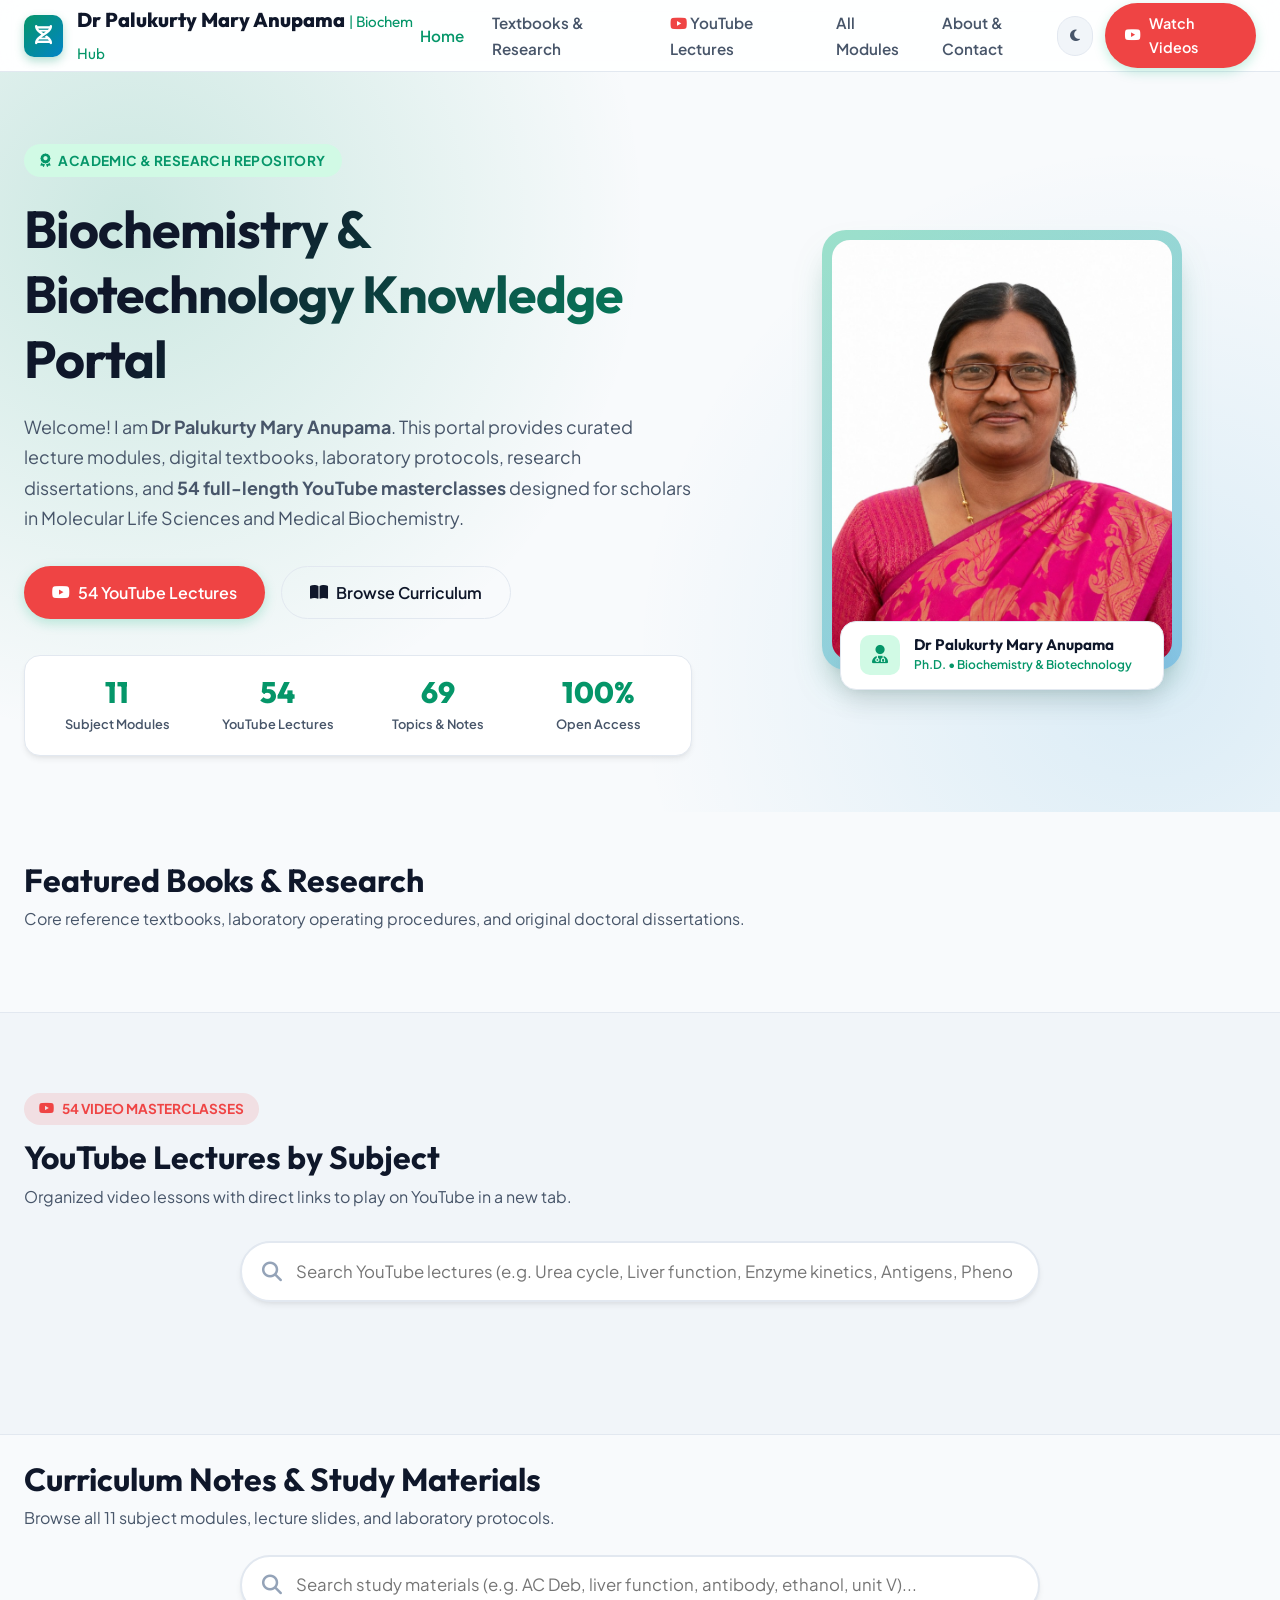
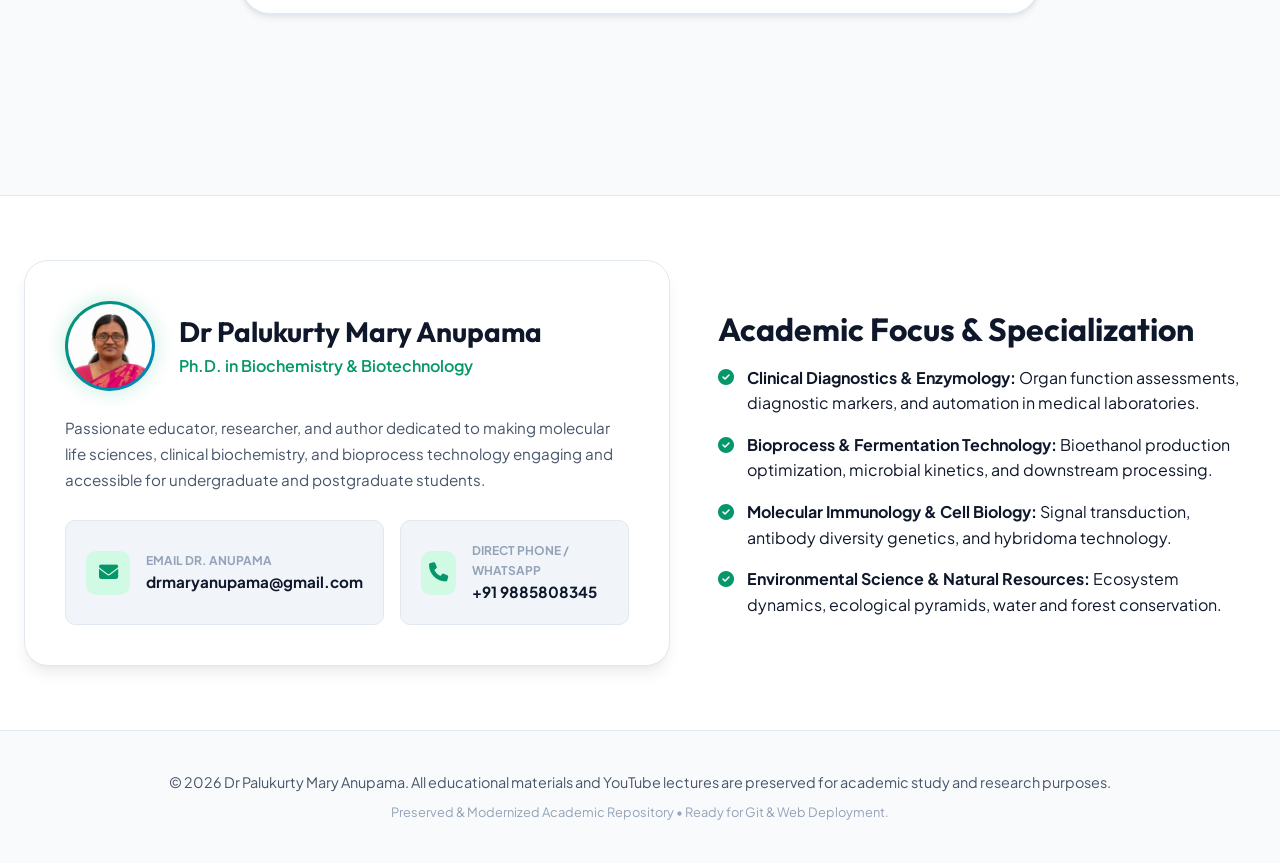
==== commit 2e38592a: "feat: add 54 YouTube video lectures organized by subject with direct play links" ====
--- a/index.html
+++ b/index.html
@@ -4,10 +4,10 @@
   <meta charset="UTF-8">
   <meta name="viewport" content="width=device-width, initial-scale=1.0">
   <title>Dr Palukurty Mary Anupama | Biochemistry & Biotechnology Academic Hub</title>
-  <meta name="description" content="Official academic repository of Dr Palukurty Mary Anupama: Curated lecture notes, reference textbooks, practical laboratory protocols, and research dissertations in Biochemistry and Biotechnology.">
-  <meta name="keywords" content="Dr Palukurty Mary Anupama, Dr Anupama Biochemistry, Biotechnology, Clinical Biochemistry, Immunology, Enzymology, Metabolism, AC Deb, Ph.D. Thesis">
-  <!-- Update href to your actual deployed domain (GitHub Pages or Cloudflare) -->
-  <link rel="canonical" href="https://dranupamabiochem.pages.dev/">
+  <meta name="description" content="Official academic repository of Dr Palukurty Mary Anupama: Curated lecture notes, reference textbooks, practical laboratory protocols, and 54 YouTube video lectures in Biochemistry and Biotechnology.">
+  <meta name="keywords" content="Dr Palukurty Mary Anupama, Dr Anupama Biochemistry, Biotechnology, Clinical Biochemistry, Immunology, Enzymology, Metabolism, AC Deb, Ph.D. Thesis, YouTube Lectures">
+  <!-- Canonical URL -->
+  <link rel="canonical" href="https://drmaryanupama-max.github.io/Learn-life-sciences-with-Anupama/">
   
   <!-- Google Fonts: Outfit & Plus Jakarta Sans -->
   <link rel="preconnect" href="https://fonts.googleapis.com">
@@ -36,6 +36,7 @@
         <ul class="nav-links">
           <li><a href="#home" class="nav-link active">Home</a></li>
           <li><a href="#spotlight" class="nav-link">Textbooks & Research</a></li>
+          <li><a href="#youtube-lectures" class="nav-link"><i class="fa-brands fa-youtube" style="color: #ef4444;"></i> YouTube Lectures</a></li>
           <li><a href="#curriculum" class="nav-link">All Modules</a></li>
           <li><a href="#about" class="nav-link">About & Contact</a></li>
         </ul>
@@ -45,8 +46,8 @@
         <button id="themeToggle" class="btn-theme-toggle" title="Toggle Light/Dark Theme" aria-label="Toggle Theme">
           <i class="fa-solid fa-moon"></i>
         </button>
-        <a href="#curriculum" class="btn-primary">
-          <i class="fa-solid fa-graduation-cap"></i> Explore Notes
+        <a href="#youtube-lectures" class="btn-primary" style="background: #ef4444; border-color: #ef4444;">
+          <i class="fa-brands fa-youtube"></i> Watch Videos
         </a>
       </div>
     </div>
@@ -64,15 +65,15 @@
           </div>
           <h1 class="hero-title">Biochemistry & Biotechnology Knowledge Portal</h1>
           <p class="hero-subtitle">
-            Welcome! I am <strong>Dr Palukurty Mary Anupama</strong>. This portal provides curated lecture modules, digital textbooks, laboratory protocols, and research dissertations designed to support undergraduate and postgraduate students in Molecular Life Sciences and Medical Biochemistry.
+            Welcome! I am <strong>Dr Palukurty Mary Anupama</strong>. This portal provides curated lecture modules, digital textbooks, laboratory protocols, research dissertations, and <strong>54 full-length YouTube masterclasses</strong> designed for scholars in Molecular Life Sciences and Medical Biochemistry.
           </p>
           
           <div style="display: flex; gap: 1rem; flex-wrap: wrap;">
-            <a href="#curriculum" class="btn-primary" style="padding: 0.8rem 1.75rem; font-size: 1rem;">
+            <a href="#youtube-lectures" class="btn-primary" style="padding: 0.8rem 1.75rem; font-size: 1rem; background: #ef4444; border-color: #ef4444;">
+              <i class="fa-brands fa-youtube"></i> 54 YouTube Lectures
+            </a>
+            <a href="#curriculum" class="btn-outline" style="padding: 0.8rem 1.75rem; font-size: 1rem;">
               <i class="fa-solid fa-book-open"></i> Browse Curriculum
-            </a>
-            <a href="#about" class="btn-outline" style="padding: 0.8rem 1.75rem; font-size: 1rem;">
-              <i class="fa-solid fa-user-doctor"></i> About Dr. Anupama
             </a>
           </div>
 
@@ -82,12 +83,12 @@
               <div class="stat-label">Subject Modules</div>
             </div>
             <div class="stat-item">
-              <div class="stat-value" id="statTopics">70</div>
-              <div class="stat-label">Lectures & Chapters</div>
+              <div class="stat-value">54</div>
+              <div class="stat-label">YouTube Lectures</div>
             </div>
             <div class="stat-item">
-              <div class="stat-value" id="statFiles">50+</div>
-              <div class="stat-label">Downloadable Files</div>
+              <div class="stat-value" id="statTopics">70</div>
+              <div class="stat-label">Topics & Notes</div>
             </div>
             <div class="stat-item">
               <div class="stat-value">100%</div>
@@ -131,12 +132,53 @@
     </div>
   </section>
 
-  <!-- Search & Filter Bar Sticky Section -->
+  <!-- YouTube Video Lectures Section -->
+  <section id="youtube-lectures" class="videos-section">
+    <div class="container">
+      <div class="section-header">
+        <div>
+          <div class="videos-header-badge">
+            <i class="fa-brands fa-youtube"></i> 54 Video Masterclasses
+          </div>
+          <h2 class="section-title">YouTube Lectures by Subject</h2>
+          <p class="section-subtitle">Organized video lessons with direct links to play on YouTube in a new tab.</p>
+        </div>
+      </div>
+
+      <!-- Video Filter Pills & Search -->
+      <div style="margin-bottom: 2rem;">
+        <div class="search-bar-wrapper" style="margin-bottom: 1.25rem;">
+          <i class="fa-solid fa-magnifying-glass search-icon"></i>
+          <input type="text" id="videoSearchInput" class="search-input" placeholder="Search YouTube lectures (e.g. Urea cycle, Liver function, Enzyme kinetics, Antigens, Phenol)...">
+          <button id="clearVideoSearchBtn" class="clear-search-btn" title="Clear Search">
+            <i class="fa-solid fa-xmark"></i>
+          </button>
+        </div>
+        <div class="category-pills" id="videoSectionPills">
+          <!-- Injected via app.js -->
+        </div>
+      </div>
+
+      <!-- Video Section Groups Grid -->
+      <div id="youtubeVideosContainer">
+        <!-- Injected via app.js -->
+      </div>
+    </div>
+  </section>
+
+  <!-- Search & Filter Bar Sticky Section for Curriculum -->
   <section class="search-section" id="curriculum">
     <div class="container">
+      <div class="section-header" style="margin-bottom: 1.5rem;">
+        <div>
+          <h2 class="section-title">Curriculum Notes & Study Materials</h2>
+          <p class="section-subtitle">Browse all 11 subject modules, lecture slides, and laboratory protocols.</p>
+        </div>
+      </div>
+
       <div class="search-bar-wrapper">
         <i class="fa-solid fa-magnifying-glass search-icon"></i>
-        <input type="text" id="searchInput" class="search-input" placeholder="Search by topic, document name, enzyme, pathway, or test (e.g. AC Deb, liver function, antibody, ethanol)...">
+        <input type="text" id="searchInput" class="search-input" placeholder="Search study materials (e.g. AC Deb, liver function, antibody, ethanol, unit V)...">
         <button id="clearSearchBtn" class="clear-search-btn" title="Clear Search">
           <i class="fa-solid fa-xmark"></i>
         </button>
@@ -164,7 +206,7 @@
         <div class="profile-card">
           <div class="profile-header">
             <div class="avatar-wrapper">
-              <img src="dr_anupama.jpg" alt="Dr Palukurty Mary Anupama" class="avatar-img">
+              <img src="profile.jpg" alt="Dr Palukurty Mary Anupama" class="avatar-img">
             </div>
             <div>
               <h2 class="profile-name">Dr Palukurty Mary Anupama</h2>
@@ -223,7 +265,7 @@
             <li style="display: flex; gap: 0.85rem; align-items: flex-start;">
               <i class="fa-solid fa-circle-check" style="color: var(--primary); margin-top: 0.3rem;"></i>
               <div>
-                <strong>Food Quality & Standards:</strong> Regulatory compliance, HACCP, adulteration detection, and agro-food dynamics.
+                <strong>Environmental Science & Natural Resources:</strong> Ecosystem dynamics, ecological pyramids, water and forest conservation.
               </div>
             </li>
           </ul>
@@ -257,7 +299,7 @@
   <!-- Footer -->
   <footer class="footer">
     <div class="container">
-      <p>© 2026 Dr Palukurty Mary Anupama. All educational materials are preserved for academic study and research purposes.</p>
+      <p>© 2026 Dr Palukurty Mary Anupama. All educational materials and YouTube lectures are preserved for academic study and research purposes.</p>
       <p style="margin-top: 0.5rem; font-size: 0.8rem; color: var(--text-subtle);">
         Preserved & Modernized Academic Repository • Ready for Git & Web Deployment.
       </p>
--- a/style.css
+++ b/style.css
@@ -1057,3 +1057,204 @@
   .contact-cards-grid { grid-template-columns: 1fr; }
   .topics-grid { grid-template-columns: 1fr; }
 }
+
+
+/* ==========================================================================
+   YouTube Lectures Section
+   ========================================================================== */
+
+.videos-section {
+  padding: 5rem 0;
+  background: var(--bg-surface-subtle);
+  border-top: 1px solid var(--border-subtle);
+  border-bottom: 1px solid var(--border-subtle);
+}
+
+.videos-header-badge {
+  display: inline-flex;
+  align-items: center;
+  gap: 0.5rem;
+  padding: 0.35rem 0.95rem;
+  background: rgba(239, 68, 68, 0.12);
+  color: #ef4444;
+  border-radius: var(--radius-full);
+  font-size: 0.85rem;
+  font-weight: 700;
+  text-transform: uppercase;
+  margin-bottom: 0.75rem;
+}
+
+.video-section-group {
+  margin-bottom: 3.5rem;
+}
+
+.video-section-group:last-child {
+  margin-bottom: 0;
+}
+
+.video-section-header {
+  display: flex;
+  align-items: center;
+  justify-content: space-between;
+  margin-bottom: 1.5rem;
+  padding-bottom: 0.75rem;
+  border-bottom: 2px solid var(--border-subtle);
+}
+
+.video-section-title-wrap {
+  display: flex;
+  align-items: center;
+  gap: 0.75rem;
+}
+
+.video-section-title-wrap i {
+  font-size: 1.35rem;
+  color: #ef4444;
+}
+
+.video-section-title {
+  font-size: 1.45rem;
+  font-family: 'Outfit', sans-serif;
+  font-weight: 700;
+  color: var(--text-main);
+  margin: 0;
+}
+
+.video-count-badge {
+  font-size: 0.8rem;
+  font-weight: 700;
+  padding: 0.25rem 0.7rem;
+  border-radius: var(--radius-full);
+  background: var(--bg-surface);
+  color: var(--text-muted);
+  border: 1px solid var(--border-subtle);
+}
+
+.video-grid {
+  display: grid;
+  grid-template-columns: repeat(auto-fill, minmax(290px, 1fr));
+  gap: 1.5rem;
+}
+
+.video-card {
+  background: var(--bg-surface);
+  border: 1px solid var(--border-subtle);
+  border-radius: var(--radius-lg);
+  overflow: hidden;
+  display: flex;
+  flex-direction: column;
+  transition: all var(--transition-normal);
+  box-shadow: var(--shadow-sm);
+  text-decoration: none;
+  color: inherit;
+}
+
+.video-card:hover {
+  transform: translateY(-5px);
+  border-color: #ef4444;
+  box-shadow: 0 15px 30px -10px rgba(239, 68, 68, 0.2), var(--shadow-lg);
+}
+
+.video-thumb-wrapper {
+  position: relative;
+  width: 100%;
+  padding-top: 56.25%; /* 16:9 Aspect Ratio */
+  background: #0f172a;
+  overflow: hidden;
+}
+
+.video-thumb-img {
+  position: absolute;
+  top: 0;
+  left: 0;
+  width: 100%;
+  height: 100%;
+  object-fit: cover;
+  transition: transform var(--transition-normal);
+}
+
+.video-card:hover .video-thumb-img {
+  transform: scale(1.06);
+}
+
+.video-play-overlay {
+  position: absolute;
+  top: 50%;
+  left: 50%;
+  transform: translate(-50%, -50%);
+  width: 52px;
+  height: 52px;
+  background: rgba(239, 68, 68, 0.92);
+  border-radius: 50%;
+  display: flex;
+  align-items: center;
+  justify-content: center;
+  color: #ffffff;
+  font-size: 1.3rem;
+  box-shadow: 0 8px 20px rgba(0, 0, 0, 0.4);
+  transition: all var(--transition-fast);
+}
+
+.video-card:hover .video-play-overlay {
+  background: #dc2626;
+  transform: translate(-50%, -50%) scale(1.15);
+  box-shadow: 0 10px 25px rgba(239, 68, 68, 0.6);
+}
+
+.video-card-body {
+  padding: 1.15rem;
+  display: flex;
+  flex-direction: column;
+  flex-grow: 1;
+  justify-content: space-between;
+}
+
+.video-subject-tag {
+  display: inline-flex;
+  align-items: center;
+  gap: 0.35rem;
+  font-size: 0.72rem;
+  font-weight: 700;
+  text-transform: uppercase;
+  color: var(--primary);
+  margin-bottom: 0.5rem;
+}
+
+.video-card-title {
+  font-family: 'Outfit', sans-serif;
+  font-size: 1rem;
+  font-weight: 700;
+  line-height: 1.4;
+  color: var(--text-main);
+  margin-bottom: 1rem;
+  display: -webkit-box;
+  -webkit-line-clamp: 2;
+  -webkit-box-orient: vertical;
+  overflow: hidden;
+}
+
+.video-card-footer {
+  display: flex;
+  align-items: center;
+  justify-content: space-between;
+  padding-top: 0.75rem;
+  border-top: 1px solid var(--border-subtle);
+}
+
+.video-yt-btn {
+  display: inline-flex;
+  align-items: center;
+  gap: 0.45rem;
+  font-size: 0.82rem;
+  font-weight: 700;
+  color: #ef4444;
+  transition: color var(--transition-fast);
+}
+
+.video-card:hover .video-yt-btn {
+  color: #dc2626;
+}
+
+.video-yt-btn i {
+  font-size: 1rem;
+}
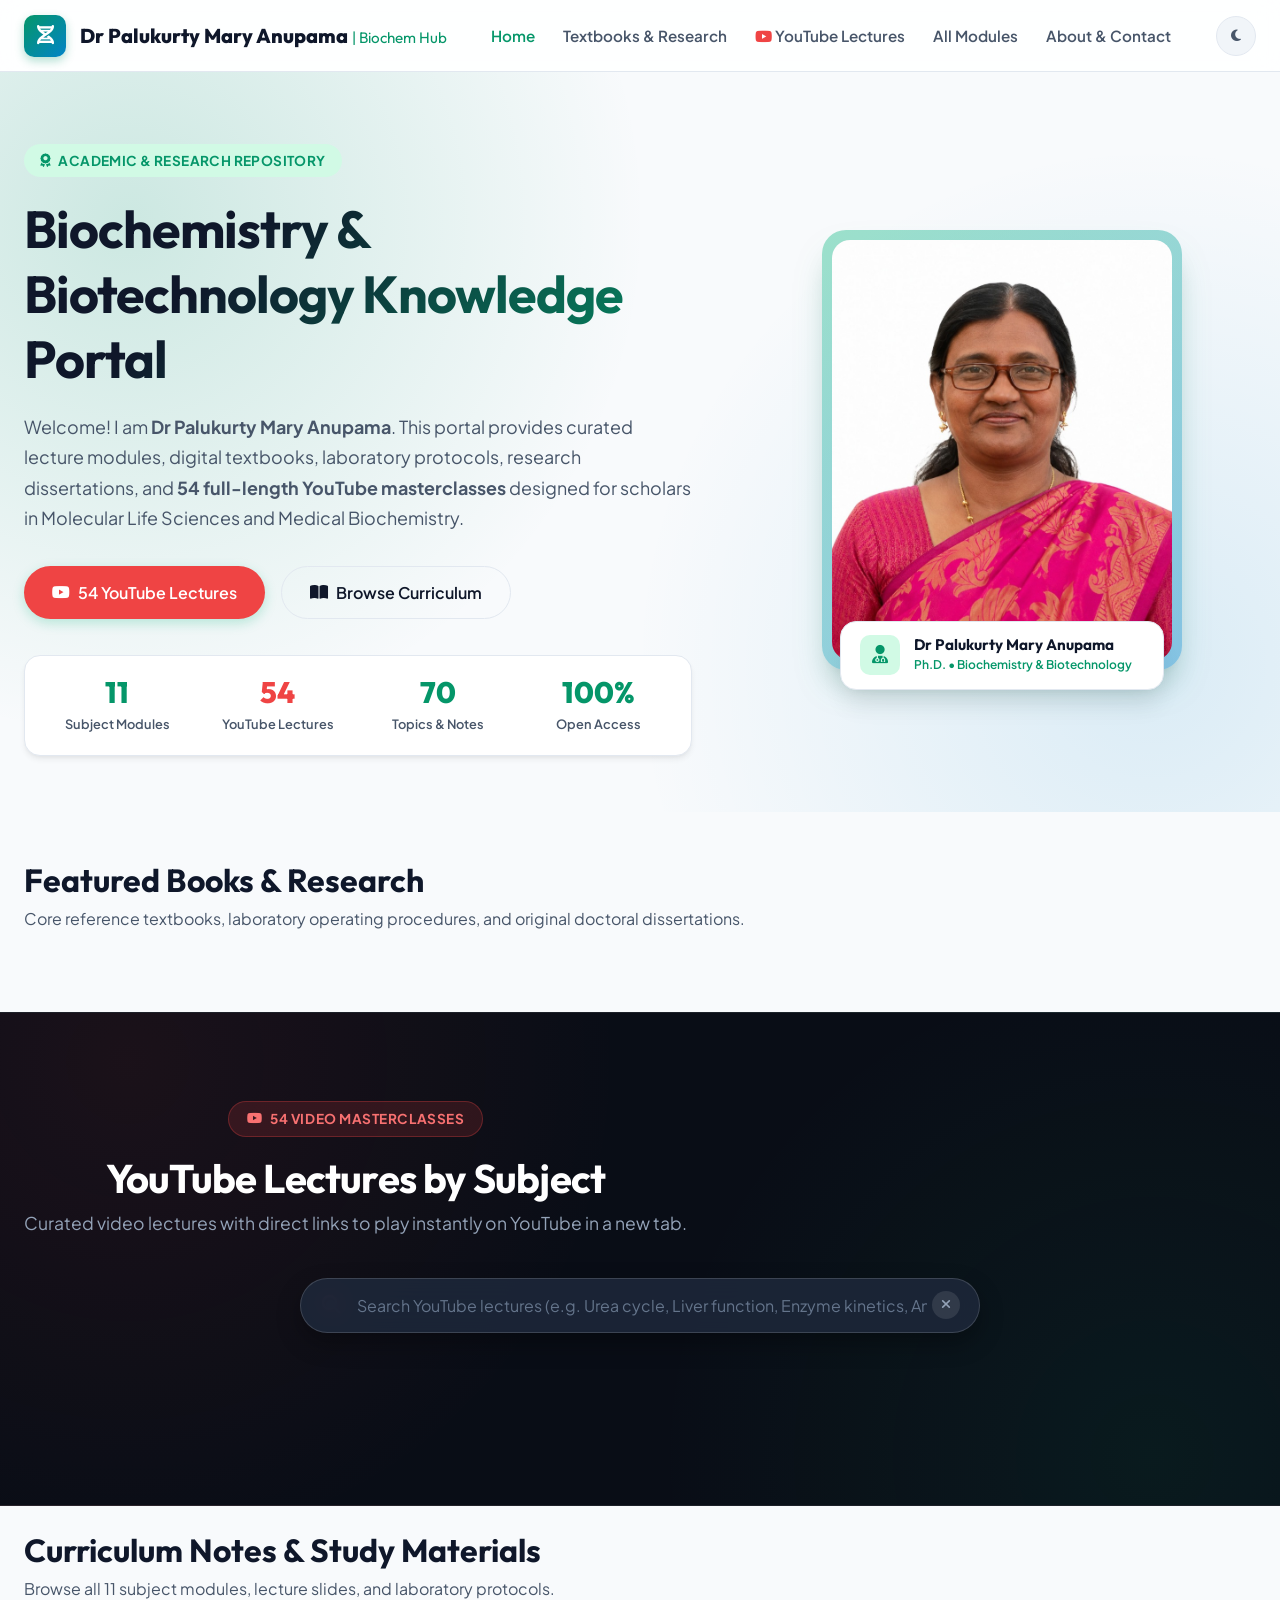
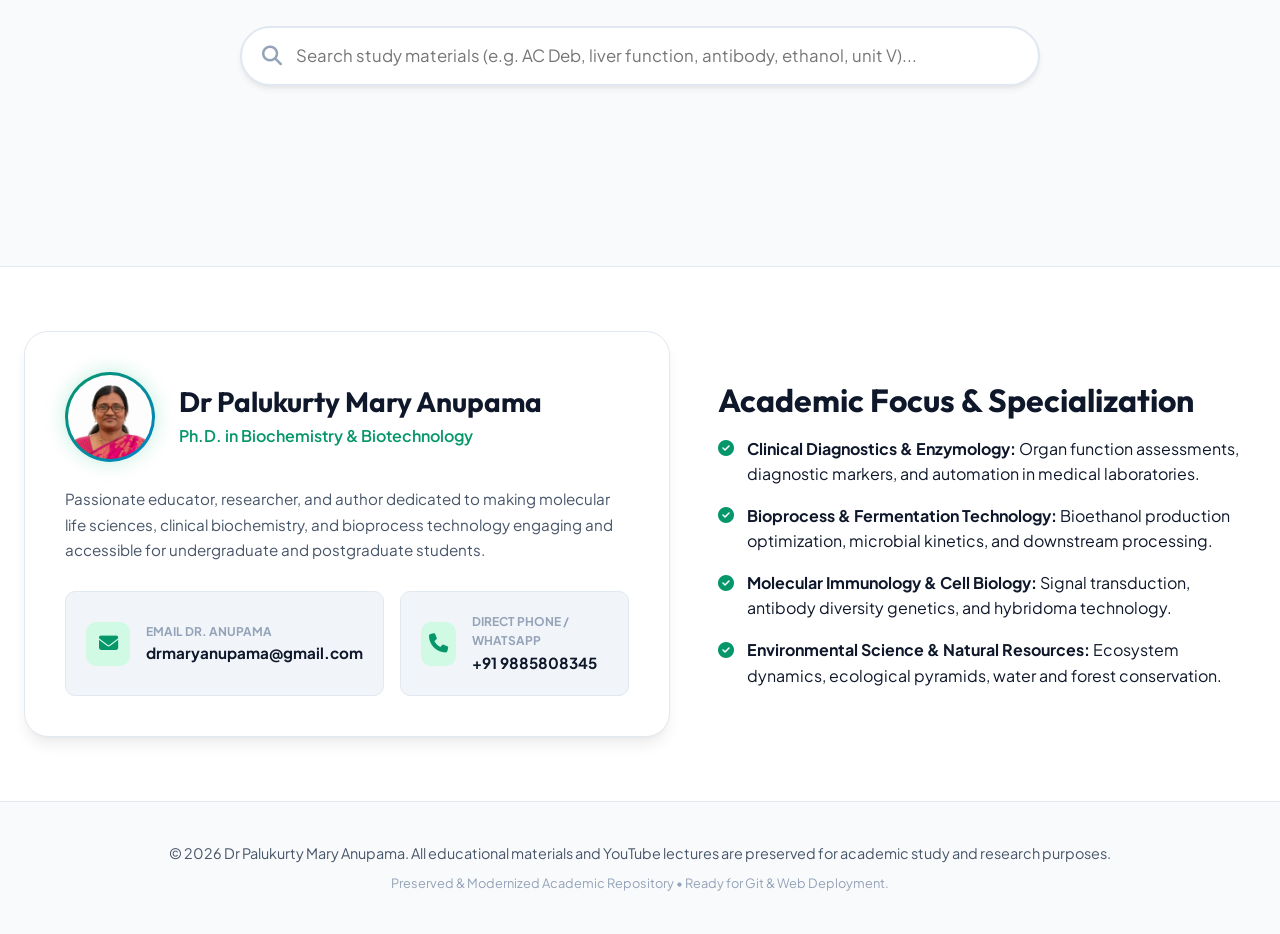
==== commit 30b2fb8d: "fix: polish YouTube lectures section with dark dashboard aesthetic and remove redundant navbar butto" ====
--- a/index.html
+++ b/index.html
@@ -46,9 +46,6 @@
         <button id="themeToggle" class="btn-theme-toggle" title="Toggle Light/Dark Theme" aria-label="Toggle Theme">
           <i class="fa-solid fa-moon"></i>
         </button>
-        <a href="#youtube-lectures" class="btn-primary" style="background: #ef4444; border-color: #ef4444;">
-          <i class="fa-brands fa-youtube"></i> Watch Videos
-        </a>
       </div>
     </div>
   </header>
@@ -83,7 +80,7 @@
               <div class="stat-label">Subject Modules</div>
             </div>
             <div class="stat-item">
-              <div class="stat-value">54</div>
+              <div class="stat-value" style="color: #ef4444;">54</div>
               <div class="stat-label">YouTube Lectures</div>
             </div>
             <div class="stat-item">
@@ -132,31 +129,30 @@
     </div>
   </section>
 
-  <!-- YouTube Video Lectures Section -->
+  <!-- YouTube Video Lectures Masterclass Hub -->
   <section id="youtube-lectures" class="videos-section">
     <div class="container">
-      <div class="section-header">
+      <div class="section-header" style="text-align: center; margin-bottom: 2.5rem;">
         <div>
           <div class="videos-header-badge">
             <i class="fa-brands fa-youtube"></i> 54 Video Masterclasses
           </div>
           <h2 class="section-title">YouTube Lectures by Subject</h2>
-          <p class="section-subtitle">Organized video lessons with direct links to play on YouTube in a new tab.</p>
+          <p class="section-subtitle">Curated video lectures with direct links to play instantly on YouTube in a new tab.</p>
         </div>
       </div>
 
       <!-- Video Filter Pills & Search -->
-      <div style="margin-bottom: 2rem;">
-        <div class="search-bar-wrapper" style="margin-bottom: 1.25rem;">
-          <i class="fa-solid fa-magnifying-glass search-icon"></i>
-          <input type="text" id="videoSearchInput" class="search-input" placeholder="Search YouTube lectures (e.g. Urea cycle, Liver function, Enzyme kinetics, Antigens, Phenol)...">
-          <button id="clearVideoSearchBtn" class="clear-search-btn" title="Clear Search">
-            <i class="fa-solid fa-xmark"></i>
-          </button>
-        </div>
-        <div class="category-pills" id="videoSectionPills">
-          <!-- Injected via app.js -->
-        </div>
+      <div class="video-search-wrapper">
+        <i class="fa-solid fa-magnifying-glass video-search-icon"></i>
+        <input type="text" id="videoSearchInput" class="video-search-input" placeholder="Search YouTube lectures (e.g. Urea cycle, Liver function, Enzyme kinetics, Antigens)...">
+        <button id="clearVideoSearchBtn" class="video-clear-btn" title="Clear Search">
+          <i class="fa-solid fa-xmark"></i>
+        </button>
+      </div>
+
+      <div class="video-pills-wrap" id="videoSectionPills">
+        <!-- Injected via app.js -->
       </div>
 
       <!-- Video Section Groups Grid -->
@@ -306,7 +302,7 @@
     </div>
   </footer>
 
-  <!-- Embedded Dataset fallback for seamless offline file:// execution -->
+  <!-- Embedded Datasets fallback for seamless offline file:// execution -->
   <script>
     window.EMBEDDED_DATA = [
   {
@@ -1324,6 +1320,494 @@
     ]
   }
 ];
+    window.EMBEDDED_VIDEOS = [
+  {
+    "sno": 1,
+    "subject": "Environmental Biochemistry",
+    "title": "Degradation of Phenol",
+    "url": "https://www.youtube.com/watch?v=V6JzW5yzmv0",
+    "videoId": "V6JzW5yzmv0",
+    "thumbnail": "https://img.youtube.com/vi/V6JzW5yzmv0/hqdefault.jpg",
+    "section": "Environmental Studies & Ecology"
+  },
+  {
+    "sno": 2,
+    "subject": "Biochemistry \u2013 Proteins",
+    "title": "Basics of Amino Acids and Proteins",
+    "url": "https://www.youtube.com/watch?v=NZQ1RN1GL1M",
+    "videoId": "NZQ1RN1GL1M",
+    "thumbnail": "https://img.youtube.com/vi/NZQ1RN1GL1M/hqdefault.jpg",
+    "section": "Metabolism & Proteins"
+  },
+  {
+    "sno": 3,
+    "subject": "Food Science / Food Safety",
+    "title": "Food Safety Management Tools",
+    "url": "https://www.youtube.com/watch?v=r03QFXTDNKE",
+    "videoId": "r03QFXTDNKE",
+    "thumbnail": "https://img.youtube.com/vi/r03QFXTDNKE/hqdefault.jpg",
+    "section": "Food Science & Safety"
+  },
+  {
+    "sno": 4,
+    "subject": "Food Safety",
+    "title": "Introduction to Management of Food Hazards",
+    "url": "https://www.youtube.com/watch?v=nqj0W4jTK-k",
+    "videoId": "nqj0W4jTK-k",
+    "thumbnail": "https://img.youtube.com/vi/nqj0W4jTK-k/hqdefault.jpg",
+    "section": "Food Science & Safety"
+  },
+  {
+    "sno": 5,
+    "subject": "Enzymology",
+    "title": "Nomenclature of Enzymes",
+    "url": "https://www.youtube.com/watch?v=cv5fRz4WmrA",
+    "videoId": "cv5fRz4WmrA",
+    "thumbnail": "https://img.youtube.com/vi/cv5fRz4WmrA/hqdefault.jpg",
+    "section": "Enzymology"
+  },
+  {
+    "sno": 6,
+    "subject": "Enzymology",
+    "title": "Introduction to Enzymology",
+    "url": "https://www.youtube.com/watch?v=QSpWnIxbrjY",
+    "videoId": "QSpWnIxbrjY",
+    "thumbnail": "https://img.youtube.com/vi/QSpWnIxbrjY/hqdefault.jpg",
+    "section": "Enzymology"
+  },
+  {
+    "sno": 7,
+    "subject": "Enzymology",
+    "title": "Interaction Between Enzyme and Substrate",
+    "url": "https://www.youtube.com/watch?v=-cB0a9TFiPg",
+    "videoId": "-cB0a9TFiPg",
+    "thumbnail": "https://img.youtube.com/vi/-cB0a9TFiPg/hqdefault.jpg",
+    "section": "Enzymology"
+  },
+  {
+    "sno": 8,
+    "subject": "Enzymology",
+    "title": "Enzyme Specificity and Active Site",
+    "url": "https://www.youtube.com/watch?v=RRohbEJRePo",
+    "videoId": "RRohbEJRePo",
+    "thumbnail": "https://img.youtube.com/vi/RRohbEJRePo/hqdefault.jpg",
+    "section": "Enzymology"
+  },
+  {
+    "sno": 9,
+    "subject": "Plant Biochemistry",
+    "title": "Nitrogen Fixation Part 3 \u2013 Assimilation of Nitrogen",
+    "url": "https://www.youtube.com/watch?v=4dq8VL_KMd0",
+    "videoId": "4dq8VL_KMd0",
+    "thumbnail": "https://img.youtube.com/vi/4dq8VL_KMd0/hqdefault.jpg",
+    "section": "Plant Biochemistry & Microbiology"
+  },
+  {
+    "sno": 10,
+    "subject": "Plant Biochemistry",
+    "title": "Nitrogen Fixation Part 2 \u2013 Types of Nitrogen Fixation",
+    "url": "https://www.youtube.com/watch?v=F06H7OKroVs",
+    "videoId": "F06H7OKroVs",
+    "thumbnail": "https://img.youtube.com/vi/F06H7OKroVs/hqdefault.jpg",
+    "section": "Plant Biochemistry & Microbiology"
+  },
+  {
+    "sno": 11,
+    "subject": "Plant Biochemistry",
+    "title": "Nitrogen Fixation Part 1 \u2013 Nitrogen Cycle",
+    "url": "https://www.youtube.com/watch?v=fxNyJ2gupAU",
+    "videoId": "fxNyJ2gupAU",
+    "thumbnail": "https://img.youtube.com/vi/fxNyJ2gupAU/hqdefault.jpg",
+    "section": "Plant Biochemistry & Microbiology"
+  },
+  {
+    "sno": 12,
+    "subject": "Microbiology",
+    "title": "Introduction to Microbiology",
+    "url": "https://www.youtube.com/watch?v=XcalEBhaMYs",
+    "videoId": "XcalEBhaMYs",
+    "thumbnail": "https://img.youtube.com/vi/XcalEBhaMYs/hqdefault.jpg",
+    "section": "Plant Biochemistry & Microbiology"
+  },
+  {
+    "sno": 13,
+    "subject": "Environmental Science",
+    "title": "A Clip of Talk on Earth Hour for FEBA Ministries",
+    "url": "https://www.youtube.com/watch?v=-C4auZArAvM",
+    "videoId": "-C4auZArAvM",
+    "thumbnail": "https://img.youtube.com/vi/-C4auZArAvM/hqdefault.jpg",
+    "section": "Environmental Studies & Ecology"
+  },
+  {
+    "sno": 14,
+    "subject": "Environmental Science / Water Conservation",
+    "title": "Catch the Rain When It Falls, Where It Falls",
+    "url": "https://www.youtube.com/watch?v=Qzk-ogp5h20",
+    "videoId": "Qzk-ogp5h20",
+    "thumbnail": "https://img.youtube.com/vi/Qzk-ogp5h20/hqdefault.jpg",
+    "section": "Environmental Studies & Ecology"
+  },
+  {
+    "sno": 15,
+    "subject": "Clinical Biochemistry",
+    "title": "Hemoglobin Related Disorders",
+    "url": "https://www.youtube.com/watch?v=C5PiBhG1NZQ",
+    "videoId": "C5PiBhG1NZQ",
+    "thumbnail": "https://img.youtube.com/vi/C5PiBhG1NZQ/hqdefault.jpg",
+    "section": "Clinical Biochemistry"
+  },
+  {
+    "sno": 16,
+    "subject": "Clinical Biochemistry",
+    "title": "Disorders of Lipid Metabolism",
+    "url": "https://www.youtube.com/watch?v=NNaGfkcigKc",
+    "videoId": "NNaGfkcigKc",
+    "thumbnail": "https://img.youtube.com/vi/NNaGfkcigKc/hqdefault.jpg",
+    "section": "Clinical Biochemistry"
+  },
+  {
+    "sno": 17,
+    "subject": "Clinical Biochemistry",
+    "title": "Disorders of Carbohydrate Metabolism",
+    "url": "https://www.youtube.com/watch?v=7_ywgPVgBfA",
+    "videoId": "7_ywgPVgBfA",
+    "thumbnail": "https://img.youtube.com/vi/7_ywgPVgBfA/hqdefault.jpg",
+    "section": "Clinical Biochemistry"
+  },
+  {
+    "sno": 18,
+    "subject": "Clinical Biochemistry",
+    "title": "Kidney Function Tests",
+    "url": "https://www.youtube.com/watch?v=7hR5GMU8oAA",
+    "videoId": "7hR5GMU8oAA",
+    "thumbnail": "https://img.youtube.com/vi/7hR5GMU8oAA/hqdefault.jpg",
+    "section": "Clinical Biochemistry"
+  },
+  {
+    "sno": 19,
+    "subject": "Clinical Biochemistry",
+    "title": "Liver Function Tests",
+    "url": "https://www.youtube.com/watch?v=v7Pz3ulcWd0",
+    "videoId": "v7Pz3ulcWd0",
+    "thumbnail": "https://img.youtube.com/vi/v7Pz3ulcWd0/hqdefault.jpg",
+    "section": "Clinical Biochemistry"
+  },
+  {
+    "sno": 20,
+    "subject": "Clinical Biochemistry",
+    "title": "Sample Collection Methods Used in Clinical Laboratories",
+    "url": "https://www.youtube.com/watch?v=166NchipvM8",
+    "videoId": "166NchipvM8",
+    "thumbnail": "https://img.youtube.com/vi/166NchipvM8/hqdefault.jpg",
+    "section": "Clinical Biochemistry"
+  },
+  {
+    "sno": 21,
+    "subject": "Immunology",
+    "title": "Complement System",
+    "url": "https://www.youtube.com/watch?v=YlbTQB2XkeY",
+    "videoId": "YlbTQB2XkeY",
+    "thumbnail": "https://img.youtube.com/vi/YlbTQB2XkeY/hqdefault.jpg",
+    "section": "Immunology"
+  },
+  {
+    "sno": 22,
+    "subject": "Clinical Biochemistry",
+    "title": "Automation in Clinical Laboratories",
+    "url": "https://www.youtube.com/watch?v=qlaseKcgExA",
+    "videoId": "qlaseKcgExA",
+    "thumbnail": "https://img.youtube.com/vi/qlaseKcgExA/hqdefault.jpg",
+    "section": "Clinical Biochemistry"
+  },
+  {
+    "sno": 23,
+    "subject": "Clinical Biochemistry",
+    "title": "Gastric Function Tests",
+    "url": "https://www.youtube.com/watch?v=lFkPRZtGHBQ",
+    "videoId": "lFkPRZtGHBQ",
+    "thumbnail": "https://img.youtube.com/vi/lFkPRZtGHBQ/hqdefault.jpg",
+    "section": "Clinical Biochemistry"
+  },
+  {
+    "sno": 24,
+    "subject": "Clinical Biochemistry / Vitamins",
+    "title": "Fat Soluble Vitamins",
+    "url": "https://www.youtube.com/watch?v=M04o9IULKt0",
+    "videoId": "M04o9IULKt0",
+    "thumbnail": "https://img.youtube.com/vi/M04o9IULKt0/hqdefault.jpg",
+    "section": "Clinical Biochemistry"
+  },
+  {
+    "sno": 25,
+    "subject": "Clinical Biochemistry",
+    "title": "Introduction to Clinical Biochemistry",
+    "url": "https://www.youtube.com/watch?v=hg0OsRfr-KU",
+    "videoId": "hg0OsRfr-KU",
+    "thumbnail": "https://img.youtube.com/vi/hg0OsRfr-KU/hqdefault.jpg",
+    "section": "Clinical Biochemistry"
+  },
+  {
+    "sno": 26,
+    "subject": "Biochemistry \u2013 Porphyrin Metabolism",
+    "title": "Porphyrin Metabolism",
+    "url": "https://www.youtube.com/watch?v=BE8fT4Jm7fk",
+    "videoId": "BE8fT4Jm7fk",
+    "thumbnail": "https://img.youtube.com/vi/BE8fT4Jm7fk/hqdefault.jpg",
+    "section": "Metabolism & Proteins"
+  },
+  {
+    "sno": 27,
+    "subject": "Biochemistry \u2013 Nucleotide Metabolism",
+    "title": "Nucleotide Metabolism",
+    "url": "https://www.youtube.com/watch?v=ciJ5XpDuKiM",
+    "videoId": "ciJ5XpDuKiM",
+    "thumbnail": "https://img.youtube.com/vi/ciJ5XpDuKiM/hqdefault.jpg",
+    "section": "Metabolism & Proteins"
+  },
+  {
+    "sno": 28,
+    "subject": "Immunology",
+    "title": "Genetic Control of Antibody Diversity / Secretion of Antibodies",
+    "url": "https://www.youtube.com/watch?v=7CneCBaHiWU",
+    "videoId": "7CneCBaHiWU",
+    "thumbnail": "https://img.youtube.com/vi/7CneCBaHiWU/hqdefault.jpg",
+    "section": "Immunology"
+  },
+  {
+    "sno": 29,
+    "subject": "Immunology",
+    "title": "Introduction to Immune System",
+    "url": "https://www.youtube.com/watch?v=iYusR8k6Y-M",
+    "videoId": "iYusR8k6Y-M",
+    "thumbnail": "https://img.youtube.com/vi/iYusR8k6Y-M/hqdefault.jpg",
+    "section": "Immunology"
+  },
+  {
+    "sno": 30,
+    "subject": "Environmental Science",
+    "title": "Environmental Pollution Part II",
+    "url": "https://www.youtube.com/watch?v=__bw2I2coG0",
+    "videoId": "__bw2I2coG0",
+    "thumbnail": "https://img.youtube.com/vi/__bw2I2coG0/hqdefault.jpg",
+    "section": "Environmental Studies & Ecology"
+  },
+  {
+    "sno": 31,
+    "subject": "Environmental Science",
+    "title": "Environmental Pollution Part I",
+    "url": "https://www.youtube.com/watch?v=R5WX2vaS4Is",
+    "videoId": "R5WX2vaS4Is",
+    "thumbnail": "https://img.youtube.com/vi/R5WX2vaS4Is/hqdefault.jpg",
+    "section": "Environmental Studies & Ecology"
+  },
+  {
+    "sno": 32,
+    "subject": "Environmental Science / Biodiversity",
+    "title": "Biodiversity and Conservation of Biodiversity",
+    "url": "https://www.youtube.com/watch?v=K0zggKvnG_w",
+    "videoId": "K0zggKvnG_w",
+    "thumbnail": "https://img.youtube.com/vi/K0zggKvnG_w/hqdefault.jpg",
+    "section": "Environmental Studies & Ecology"
+  },
+  {
+    "sno": 33,
+    "subject": "Environmental Science / Ecology",
+    "title": "Introduction to Ecosystem",
+    "url": "https://www.youtube.com/watch?v=oQD3YrQ5r1I",
+    "videoId": "oQD3YrQ5r1I",
+    "thumbnail": "https://img.youtube.com/vi/oQD3YrQ5r1I/hqdefault.jpg",
+    "section": "Environmental Studies & Ecology"
+  },
+  {
+    "sno": 34,
+    "subject": "Environmental Science / Ecology",
+    "title": "Types of Ecosystems",
+    "url": "https://www.youtube.com/watch?v=9JSU9zXuJnA",
+    "videoId": "9JSU9zXuJnA",
+    "thumbnail": "https://img.youtube.com/vi/9JSU9zXuJnA/hqdefault.jpg",
+    "section": "Environmental Studies & Ecology"
+  },
+  {
+    "sno": 35,
+    "subject": "Environmental Science / Ecology",
+    "title": "Ecological Pyramids \u2013 Ecosystem",
+    "url": "https://www.youtube.com/watch?v=i3IkI_Op4fk",
+    "videoId": "i3IkI_Op4fk",
+    "thumbnail": "https://img.youtube.com/vi/i3IkI_Op4fk/hqdefault.jpg",
+    "section": "Environmental Studies & Ecology"
+  },
+  {
+    "sno": 36,
+    "subject": "Environmental Science / Ecology",
+    "title": "Food Chains of Ecosystem",
+    "url": "https://www.youtube.com/watch?v=uut6pqS5bJQ",
+    "videoId": "uut6pqS5bJQ",
+    "thumbnail": "https://img.youtube.com/vi/uut6pqS5bJQ/hqdefault.jpg",
+    "section": "Environmental Studies & Ecology"
+  },
+  {
+    "sno": 37,
+    "subject": "Environmental Science",
+    "title": "Earth Day with FEBA Ministries Online",
+    "url": "https://www.youtube.com/watch?v=0HGkq6tzMn8",
+    "videoId": "0HGkq6tzMn8",
+    "thumbnail": "https://img.youtube.com/vi/0HGkq6tzMn8/hqdefault.jpg",
+    "section": "Environmental Studies & Ecology"
+  },
+  {
+    "sno": 38,
+    "subject": "Food Science / Nutrition",
+    "title": "Food Resources",
+    "url": "https://www.youtube.com/watch?v=I8Swbadszj0",
+    "videoId": "I8Swbadszj0",
+    "thumbnail": "https://img.youtube.com/vi/I8Swbadszj0/hqdefault.jpg",
+    "section": "Food Science & Safety"
+  },
+  {
+    "sno": 39,
+    "subject": "Public Health / COVID-19",
+    "title": "2019 nCoV Pandemic \u2013 Strategies for Students and Academics to Overcome Stressful Environment",
+    "url": "https://www.youtube.com/watch?v=sBhNA1D_XHs",
+    "videoId": "sBhNA1D_XHs",
+    "thumbnail": "https://img.youtube.com/vi/sBhNA1D_XHs/hqdefault.jpg",
+    "section": "Public Health & Higher Education"
+  },
+  {
+    "sno": 40,
+    "subject": "Education / COVID-19",
+    "title": "Impact of Online Education and the Tools Being Used for Effective Teaching",
+    "url": "https://www.youtube.com/watch?v=dXF4BGaQxRQ",
+    "videoId": "dXF4BGaQxRQ",
+    "thumbnail": "https://img.youtube.com/vi/dXF4BGaQxRQ/hqdefault.jpg",
+    "section": "Public Health & Higher Education"
+  },
+  {
+    "sno": 41,
+    "subject": "Public Health / COVID-19",
+    "title": "Challenges in the Fields of Medicine and Diagnostics During Post COVID Era",
+    "url": "https://www.youtube.com/watch?v=iAPJSP51b_U",
+    "videoId": "iAPJSP51b_U",
+    "thumbnail": "https://img.youtube.com/vi/iAPJSP51b_U/hqdefault.jpg",
+    "section": "Public Health & Higher Education"
+  },
+  {
+    "sno": 42,
+    "subject": "Environmental Science / Water Resources",
+    "title": "Natural Resources \u2013 Water Resources",
+    "url": "https://www.youtube.com/watch?v=la0y4uF_laM",
+    "videoId": "la0y4uF_laM",
+    "thumbnail": "https://img.youtube.com/vi/la0y4uF_laM/hqdefault.jpg",
+    "section": "Environmental Studies & Ecology"
+  },
+  {
+    "sno": 43,
+    "subject": "Environmental Science / Forest Resources",
+    "title": "Natural Resources \u2013 Forest Resources",
+    "url": "https://www.youtube.com/watch?v=MJUp_WQTCP0",
+    "videoId": "MJUp_WQTCP0",
+    "thumbnail": "https://img.youtube.com/vi/MJUp_WQTCP0/hqdefault.jpg",
+    "section": "Environmental Studies & Ecology"
+  },
+  {
+    "sno": 44,
+    "subject": "Environmental Science",
+    "title": "Multidisciplinary Nature of Environmental Studies",
+    "url": "https://www.youtube.com/watch?v=ddGVCERcJEU",
+    "videoId": "ddGVCERcJEU",
+    "thumbnail": "https://img.youtube.com/vi/ddGVCERcJEU/hqdefault.jpg",
+    "section": "Environmental Studies & Ecology"
+  },
+  {
+    "sno": 45,
+    "subject": "Biochemistry \u2013 Amino Acid Metabolism",
+    "title": "Metabolism of Branched Chain Amino Acids",
+    "url": "https://www.youtube.com/watch?v=aLYc9VDrzLc",
+    "videoId": "aLYc9VDrzLc",
+    "thumbnail": "https://img.youtube.com/vi/aLYc9VDrzLc/hqdefault.jpg",
+    "section": "Metabolism & Proteins"
+  },
+  {
+    "sno": 46,
+    "subject": "Biochemistry \u2013 Amino Acid Metabolism",
+    "title": "Glucogenic and Ketogenic Amino Acids",
+    "url": "https://www.youtube.com/watch?v=_t0l8Y2WeHM",
+    "videoId": "_t0l8Y2WeHM",
+    "thumbnail": "https://img.youtube.com/vi/_t0l8Y2WeHM/hqdefault.jpg",
+    "section": "Metabolism & Proteins"
+  },
+  {
+    "sno": 47,
+    "subject": "Biochemistry \u2013 Amino Acid Metabolism",
+    "title": "Aromatic Amino Acid Metabolism",
+    "url": "https://www.youtube.com/watch?v=bJOoaDcwOsQ",
+    "videoId": "bJOoaDcwOsQ",
+    "thumbnail": "https://img.youtube.com/vi/bJOoaDcwOsQ/hqdefault.jpg",
+    "section": "Metabolism & Proteins"
+  },
+  {
+    "sno": 48,
+    "subject": "Biochemistry \u2013 Amino Acid Metabolism",
+    "title": "Reactions of Amino Acids",
+    "url": "https://www.youtube.com/watch?v=sZbqb0VPenE",
+    "videoId": "sZbqb0VPenE",
+    "thumbnail": "https://img.youtube.com/vi/sZbqb0VPenE/hqdefault.jpg",
+    "section": "Metabolism & Proteins"
+  },
+  {
+    "sno": 49,
+    "subject": "Biochemistry \u2013 Urea Cycle",
+    "title": "Urea Cycle",
+    "url": "https://www.youtube.com/watch?v=xCVty2422fY",
+    "videoId": "xCVty2422fY",
+    "thumbnail": "https://img.youtube.com/vi/xCVty2422fY/hqdefault.jpg",
+    "section": "Metabolism & Proteins"
+  },
+  {
+    "sno": 50,
+    "subject": "Immunology",
+    "title": "Agglutination and Complement Fixation Reactions",
+    "url": "https://www.youtube.com/watch?v=4OZer4q0wTA",
+    "videoId": "4OZer4q0wTA",
+    "thumbnail": "https://img.youtube.com/vi/4OZer4q0wTA/hqdefault.jpg",
+    "section": "Immunology"
+  },
+  {
+    "sno": 51,
+    "subject": "Immunology",
+    "title": "Precipitation Reactions",
+    "url": "https://www.youtube.com/watch?v=e_1bxwFWkxk",
+    "videoId": "e_1bxwFWkxk",
+    "thumbnail": "https://img.youtube.com/vi/e_1bxwFWkxk/hqdefault.jpg",
+    "section": "Immunology"
+  },
+  {
+    "sno": 52,
+    "subject": "Immunology",
+    "title": "Introduction to Ag-Ab Reactions",
+    "url": "https://www.youtube.com/watch?v=8Y4DfaBkKUw",
+    "videoId": "8Y4DfaBkKUw",
+    "thumbnail": "https://img.youtube.com/vi/8Y4DfaBkKUw/hqdefault.jpg",
+    "section": "Immunology"
+  },
+  {
+    "sno": 53,
+    "subject": "Immunology",
+    "title": "Antigens",
+    "url": "https://www.youtube.com/watch?v=I2T5LTUsA8w",
+    "videoId": "I2T5LTUsA8w",
+    "thumbnail": "https://img.youtube.com/vi/I2T5LTUsA8w/hqdefault.jpg",
+    "section": "Immunology"
+  },
+  {
+    "sno": 54,
+    "subject": "Immunology",
+    "title": "Transplantation Immunology",
+    "url": "https://www.youtube.com/watch?v=5achQ-dgvos",
+    "videoId": "5achQ-dgvos",
+    "thumbnail": "https://img.youtube.com/vi/5achQ-dgvos/hqdefault.jpg",
+    "section": "Immunology"
+  }
+];
   </script>
 
   <!-- Application Controller -->
--- a/style.css
+++ b/style.css
@@ -1060,32 +1060,156 @@
 
 
 /* ==========================================================================
-   YouTube Lectures Section
+   YouTube Lectures E-Learning Hub (Premium Dark Dashboard Aesthetic)
    ========================================================================== */
 
 .videos-section {
-  padding: 5rem 0;
-  background: var(--bg-surface-subtle);
-  border-top: 1px solid var(--border-subtle);
-  border-bottom: 1px solid var(--border-subtle);
+  position: relative;
+  padding: 5.5rem 0;
+  background: radial-gradient(circle at 10% 10%, rgba(239, 68, 68, 0.08) 0%, transparent 40%),
+              radial-gradient(circle at 90% 90%, rgba(16, 185, 129, 0.08) 0%, transparent 40%),
+              #090d16;
+  color: #f8fafc;
+  border-top: 1px solid rgba(255, 255, 255, 0.08);
+  border-bottom: 1px solid rgba(255, 255, 255, 0.08);
 }
 
 .videos-header-badge {
   display: inline-flex;
   align-items: center;
   gap: 0.5rem;
-  padding: 0.35rem 0.95rem;
-  background: rgba(239, 68, 68, 0.12);
-  color: #ef4444;
+  padding: 0.4rem 1.1rem;
+  background: rgba(239, 68, 68, 0.15);
+  color: #f87171;
+  border: 1px solid rgba(239, 68, 68, 0.3);
   border-radius: var(--radius-full);
   font-size: 0.85rem;
   font-weight: 700;
+  letter-spacing: 0.04em;
   text-transform: uppercase;
-  margin-bottom: 0.75rem;
+  margin-bottom: 1rem;
+}
+
+.videos-section .section-title {
+  color: #ffffff;
+  font-size: 2.5rem;
+  letter-spacing: -0.02em;
+}
+
+.videos-section .section-subtitle {
+  color: #94a3b8;
+  font-size: 1.1rem;
+}
+
+.video-search-wrapper {
+  position: relative;
+  max-width: 680px;
+  margin: 0 auto 1.75rem auto;
+}
+
+.video-search-input {
+  width: 100%;
+  padding: 1rem 3.25rem 1rem 3.5rem;
+  font-size: 1rem;
+  font-family: inherit;
+  background: rgba(30, 41, 59, 0.85);
+  backdrop-filter: blur(12px);
+  border: 1px solid rgba(255, 255, 255, 0.15);
+  border-radius: var(--radius-full);
+  color: #ffffff;
+  box-shadow: 0 10px 25px rgba(0, 0, 0, 0.3);
+  transition: all var(--transition-normal);
+}
+
+.video-search-input::placeholder {
+  color: #64748b;
+}
+
+.video-search-input:focus {
+  outline: none;
+  border-color: #ef4444;
+  background: rgba(30, 41, 59, 1);
+  box-shadow: 0 0 0 4px rgba(239, 68, 68, 0.25), 0 10px 25px rgba(0, 0, 0, 0.4);
+}
+
+.video-search-icon {
+  position: absolute;
+  left: 1.35rem;
+  top: 50%;
+  transform: translateY(-50%);
+  color: #ef4444;
+  font-size: 1.15rem;
+}
+
+.video-clear-btn {
+  position: absolute;
+  right: 1.25rem;
+  top: 50%;
+  transform: translateY(-50%);
+  background: rgba(255, 255, 255, 0.1);
+  border: none;
+  color: #94a3b8;
+  width: 28px;
+  height: 28px;
+  border-radius: 50%;
+  display: flex;
+  align-items: center;
+  justify-content: center;
+  cursor: pointer;
+  transition: all var(--transition-fast);
+}
+
+.video-clear-btn:hover {
+  background: rgba(239, 68, 68, 0.8);
+  color: #ffffff;
+}
+
+.video-pills-wrap {
+  display: flex;
+  gap: 0.65rem;
+  justify-content: center;
+  flex-wrap: wrap;
+  margin-bottom: 3.5rem;
+}
+
+.video-pill-btn {
+  padding: 0.55rem 1.15rem;
+  border-radius: var(--radius-full);
+  background: rgba(30, 41, 59, 0.8);
+  color: #cbd5e1;
+  border: 1px solid rgba(255, 255, 255, 0.1);
+  font-size: 0.85rem;
+  font-weight: 600;
+  cursor: pointer;
+  display: inline-flex;
+  align-items: center;
+  gap: 0.5rem;
+  transition: all var(--transition-fast);
+}
+
+.video-pill-btn:hover {
+  background: rgba(51, 65, 85, 1);
+  color: #ffffff;
+  border-color: rgba(255, 255, 255, 0.25);
+  transform: translateY(-2px);
+}
+
+.video-pill-btn.active {
+  background: linear-gradient(135deg, #ef4444, #dc2626);
+  color: #ffffff;
+  border-color: #ef4444;
+  box-shadow: 0 6px 16px rgba(239, 68, 68, 0.4);
+}
+
+.video-pill-badge {
+  background: rgba(0, 0, 0, 0.25);
+  padding: 0.15rem 0.5rem;
+  border-radius: var(--radius-full);
+  font-size: 0.75rem;
 }
 
 .video-section-group {
-  margin-bottom: 3.5rem;
+  margin-bottom: 4rem;
 }
 
 .video-section-group:last-child {
@@ -1096,70 +1220,70 @@
   display: flex;
   align-items: center;
   justify-content: space-between;
-  margin-bottom: 1.5rem;
-  padding-bottom: 0.75rem;
-  border-bottom: 2px solid var(--border-subtle);
+  margin-bottom: 1.75rem;
+  padding-bottom: 0.85rem;
+  border-bottom: 1px solid rgba(255, 255, 255, 0.12);
 }
 
 .video-section-title-wrap {
   display: flex;
   align-items: center;
-  gap: 0.75rem;
+  gap: 0.85rem;
 }
 
 .video-section-title-wrap i {
-  font-size: 1.35rem;
+  font-size: 1.4rem;
   color: #ef4444;
 }
 
 .video-section-title {
-  font-size: 1.45rem;
+  font-size: 1.5rem;
   font-family: 'Outfit', sans-serif;
   font-weight: 700;
-  color: var(--text-main);
+  color: #ffffff;
   margin: 0;
 }
 
 .video-count-badge {
   font-size: 0.8rem;
   font-weight: 700;
-  padding: 0.25rem 0.7rem;
-  border-radius: var(--radius-full);
-  background: var(--bg-surface);
-  color: var(--text-muted);
-  border: 1px solid var(--border-subtle);
+  padding: 0.3rem 0.85rem;
+  border-radius: var(--radius-full);
+  background: rgba(30, 41, 59, 0.9);
+  color: #94a3b8;
+  border: 1px solid rgba(255, 255, 255, 0.1);
 }
 
 .video-grid {
   display: grid;
-  grid-template-columns: repeat(auto-fill, minmax(290px, 1fr));
-  gap: 1.5rem;
+  grid-template-columns: repeat(auto-fill, minmax(310px, 1fr));
+  gap: 1.75rem;
 }
 
 .video-card {
-  background: var(--bg-surface);
-  border: 1px solid var(--border-subtle);
+  background: #131d31;
+  border: 1px solid rgba(255, 255, 255, 0.08);
   border-radius: var(--radius-lg);
   overflow: hidden;
   display: flex;
   flex-direction: column;
   transition: all var(--transition-normal);
-  box-shadow: var(--shadow-sm);
+  box-shadow: 0 10px 25px -5px rgba(0, 0, 0, 0.5);
   text-decoration: none;
   color: inherit;
 }
 
 .video-card:hover {
-  transform: translateY(-5px);
+  transform: translateY(-6px);
   border-color: #ef4444;
-  box-shadow: 0 15px 30px -10px rgba(239, 68, 68, 0.2), var(--shadow-lg);
+  box-shadow: 0 20px 35px -10px rgba(239, 68, 68, 0.35), 0 0 20px rgba(239, 68, 68, 0.2);
 }
 
 .video-thumb-wrapper {
   position: relative;
   width: 100%;
   padding-top: 56.25%; /* 16:9 Aspect Ratio */
-  background: #0f172a;
+  background: #0b1329;
   overflow: hidden;
 }
 
@@ -1170,11 +1294,11 @@
   width: 100%;
   height: 100%;
   object-fit: cover;
-  transition: transform var(--transition-normal);
+  transition: transform 0.4s ease;
 }
 
 .video-card:hover .video-thumb-img {
-  transform: scale(1.06);
+  transform: scale(1.08);
 }
 
 .video-play-overlay {
@@ -1182,27 +1306,27 @@
   top: 50%;
   left: 50%;
   transform: translate(-50%, -50%);
-  width: 52px;
-  height: 52px;
-  background: rgba(239, 68, 68, 0.92);
+  width: 56px;
+  height: 56px;
+  background: rgba(239, 68, 68, 0.95);
   border-radius: 50%;
   display: flex;
   align-items: center;
   justify-content: center;
   color: #ffffff;
-  font-size: 1.3rem;
-  box-shadow: 0 8px 20px rgba(0, 0, 0, 0.4);
+  font-size: 1.4rem;
+  box-shadow: 0 10px 25px rgba(0, 0, 0, 0.6);
   transition: all var(--transition-fast);
 }
 
 .video-card:hover .video-play-overlay {
-  background: #dc2626;
-  transform: translate(-50%, -50%) scale(1.15);
-  box-shadow: 0 10px 25px rgba(239, 68, 68, 0.6);
+  background: #ff0000;
+  transform: translate(-50%, -50%) scale(1.2);
+  box-shadow: 0 0 30px rgba(239, 68, 68, 0.9);
 }
 
 .video-card-body {
-  padding: 1.15rem;
+  padding: 1.25rem;
   display: flex;
   flex-direction: column;
   flex-grow: 1;
@@ -1213,20 +1337,20 @@
   display: inline-flex;
   align-items: center;
   gap: 0.35rem;
-  font-size: 0.72rem;
+  font-size: 0.75rem;
   font-weight: 700;
   text-transform: uppercase;
-  color: var(--primary);
-  margin-bottom: 0.5rem;
+  color: #34d399;
+  margin-bottom: 0.6rem;
 }
 
 .video-card-title {
   font-family: 'Outfit', sans-serif;
-  font-size: 1rem;
+  font-size: 1.05rem;
   font-weight: 700;
-  line-height: 1.4;
-  color: var(--text-main);
-  margin-bottom: 1rem;
+  line-height: 1.45;
+  color: #f1f5f9;
+  margin-bottom: 1.25rem;
   display: -webkit-box;
   -webkit-line-clamp: 2;
   -webkit-box-orient: vertical;
@@ -1237,24 +1361,20 @@
   display: flex;
   align-items: center;
   justify-content: space-between;
-  padding-top: 0.75rem;
-  border-top: 1px solid var(--border-subtle);
+  padding-top: 0.85rem;
+  border-top: 1px solid rgba(255, 255, 255, 0.08);
 }
 
 .video-yt-btn {
   display: inline-flex;
   align-items: center;
   gap: 0.45rem;
-  font-size: 0.82rem;
+  font-size: 0.85rem;
   font-weight: 700;
   color: #ef4444;
   transition: color var(--transition-fast);
 }
 
 .video-card:hover .video-yt-btn {
-  color: #dc2626;
-}
-
-.video-yt-btn i {
-  font-size: 1rem;
-}
+  color: #ff4d4d;
+}
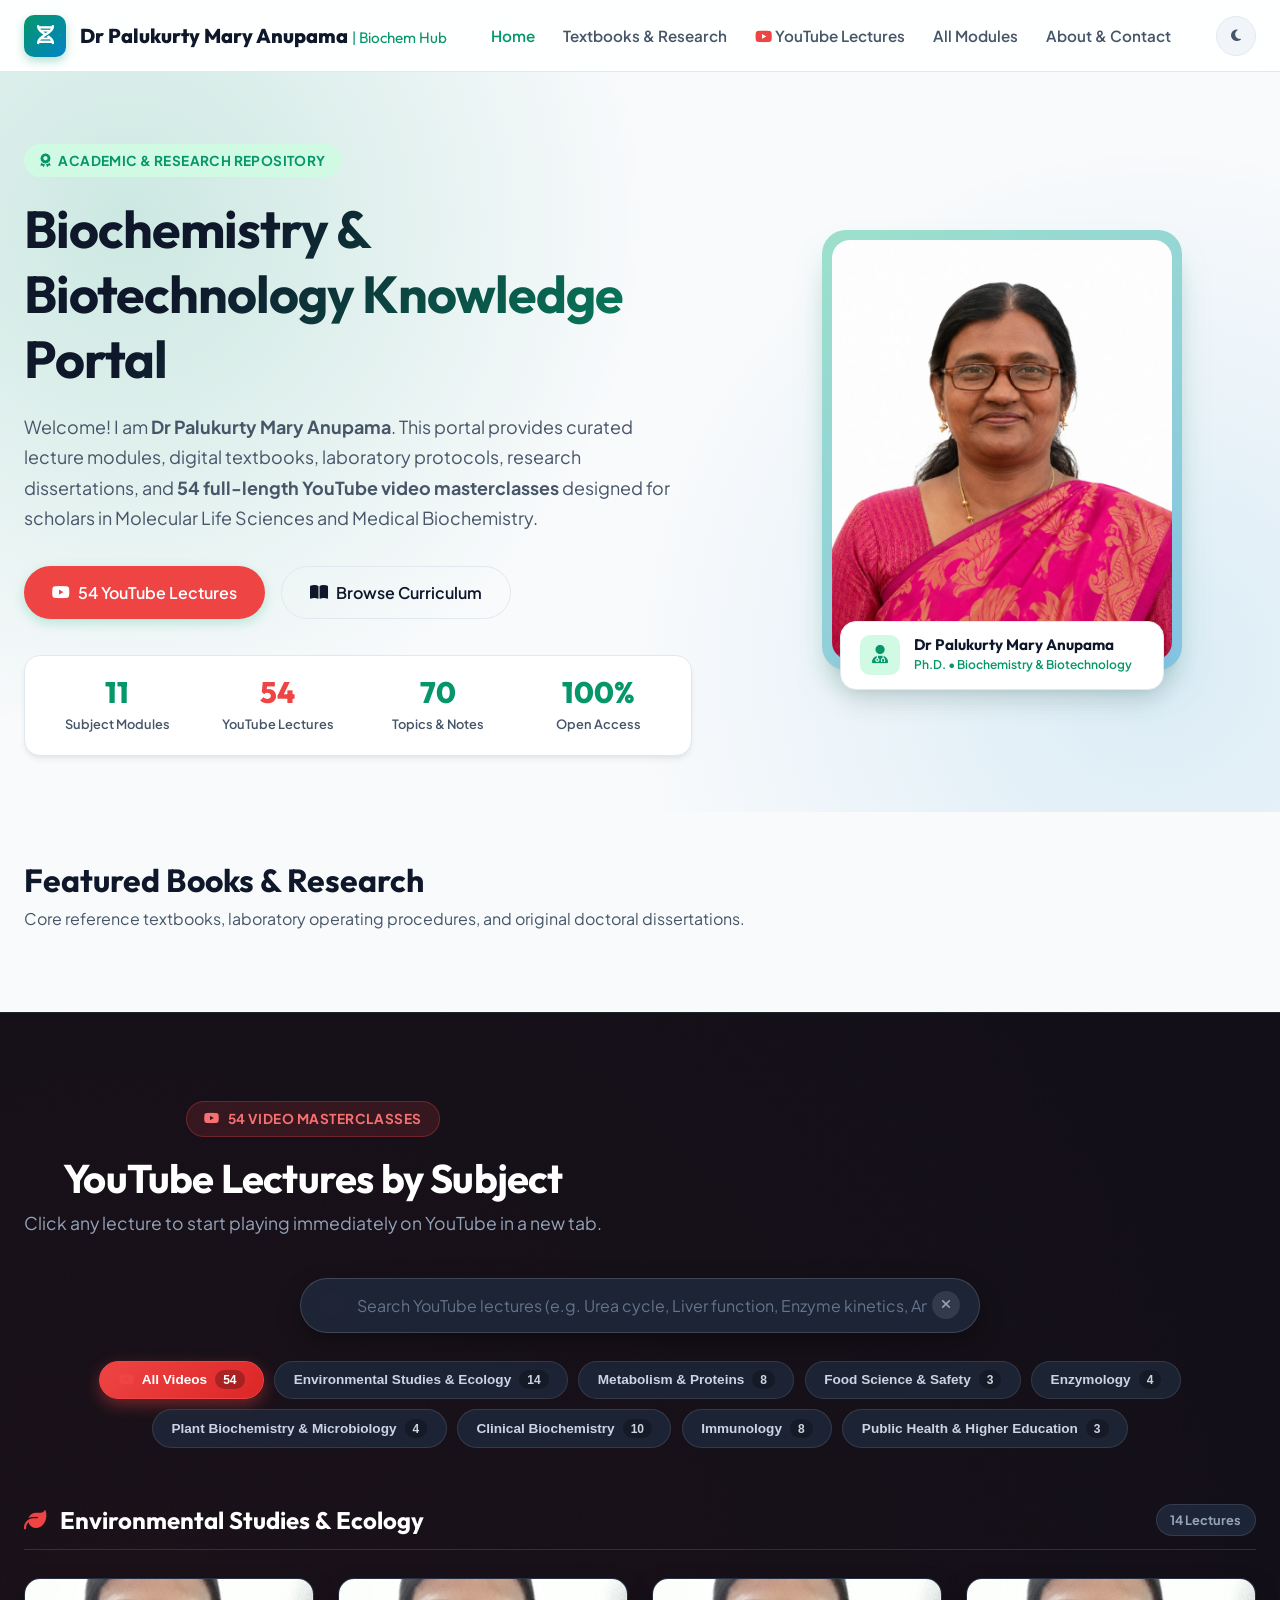
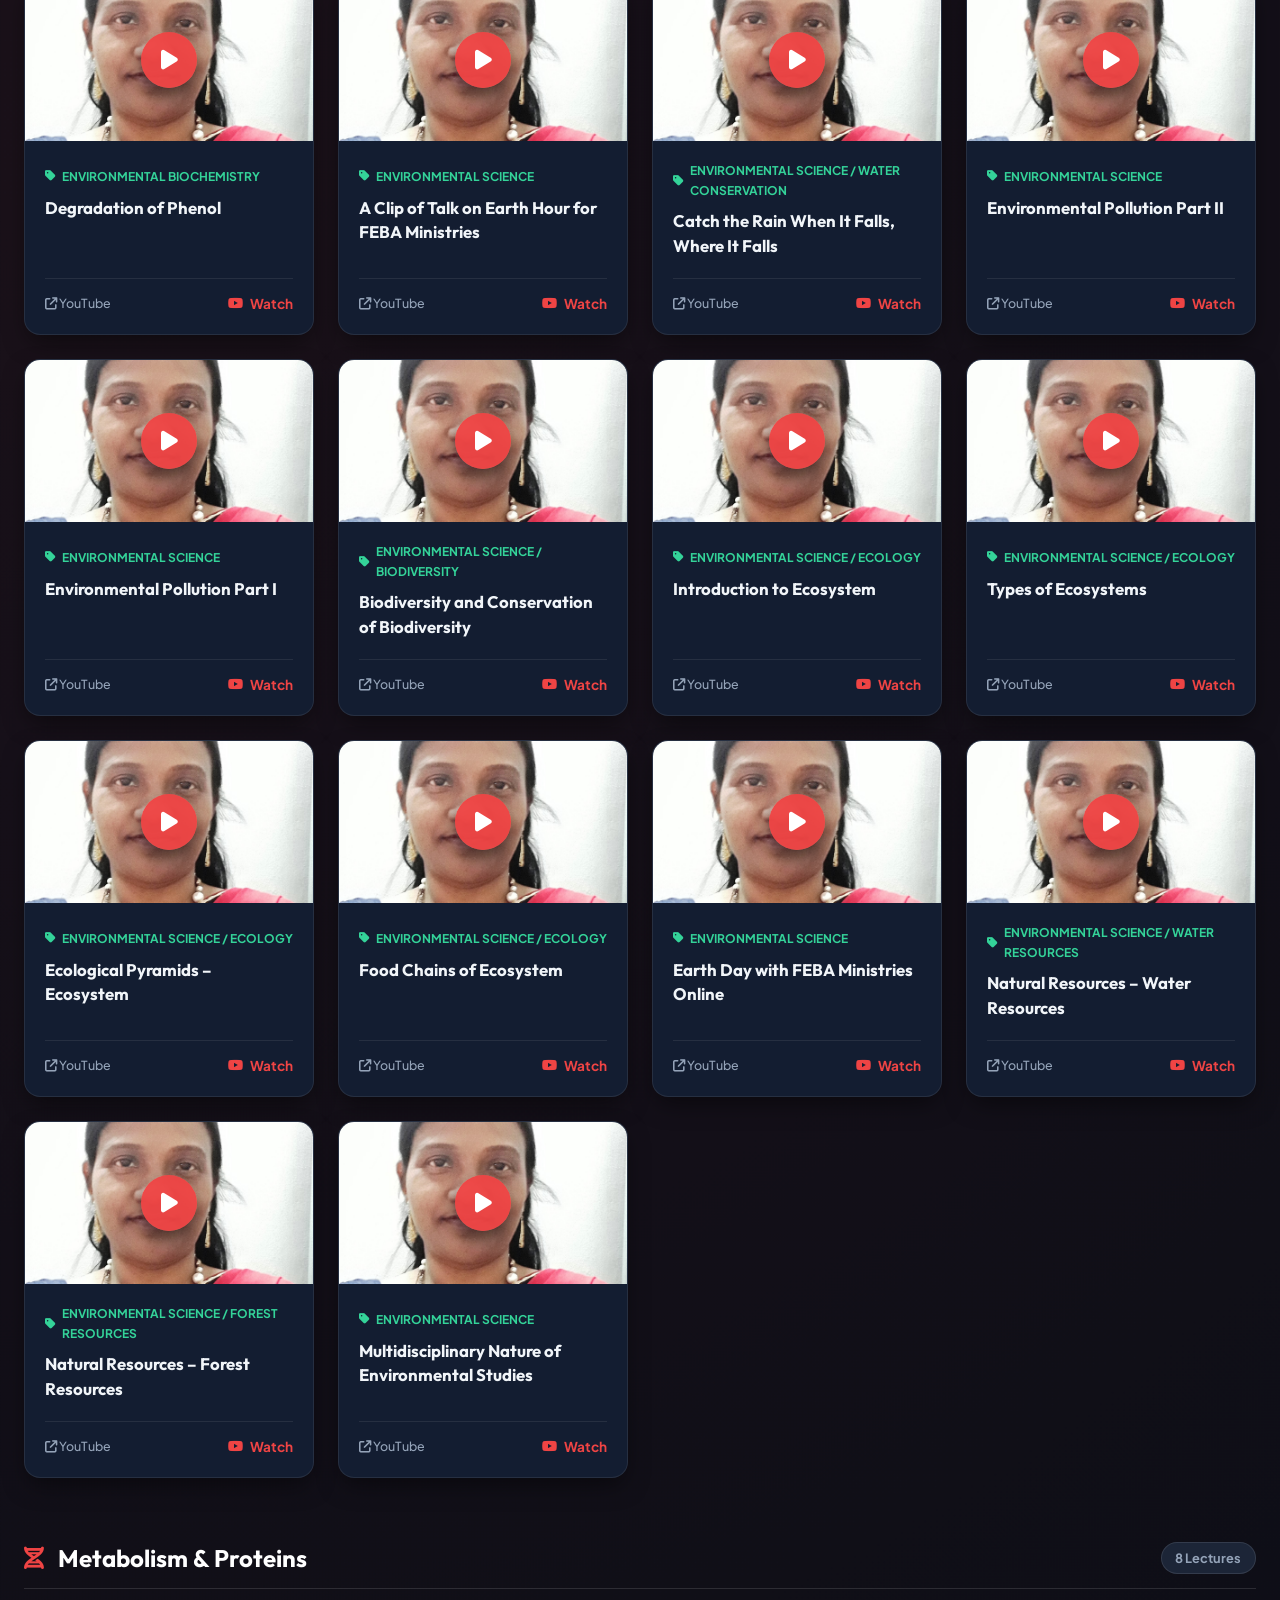
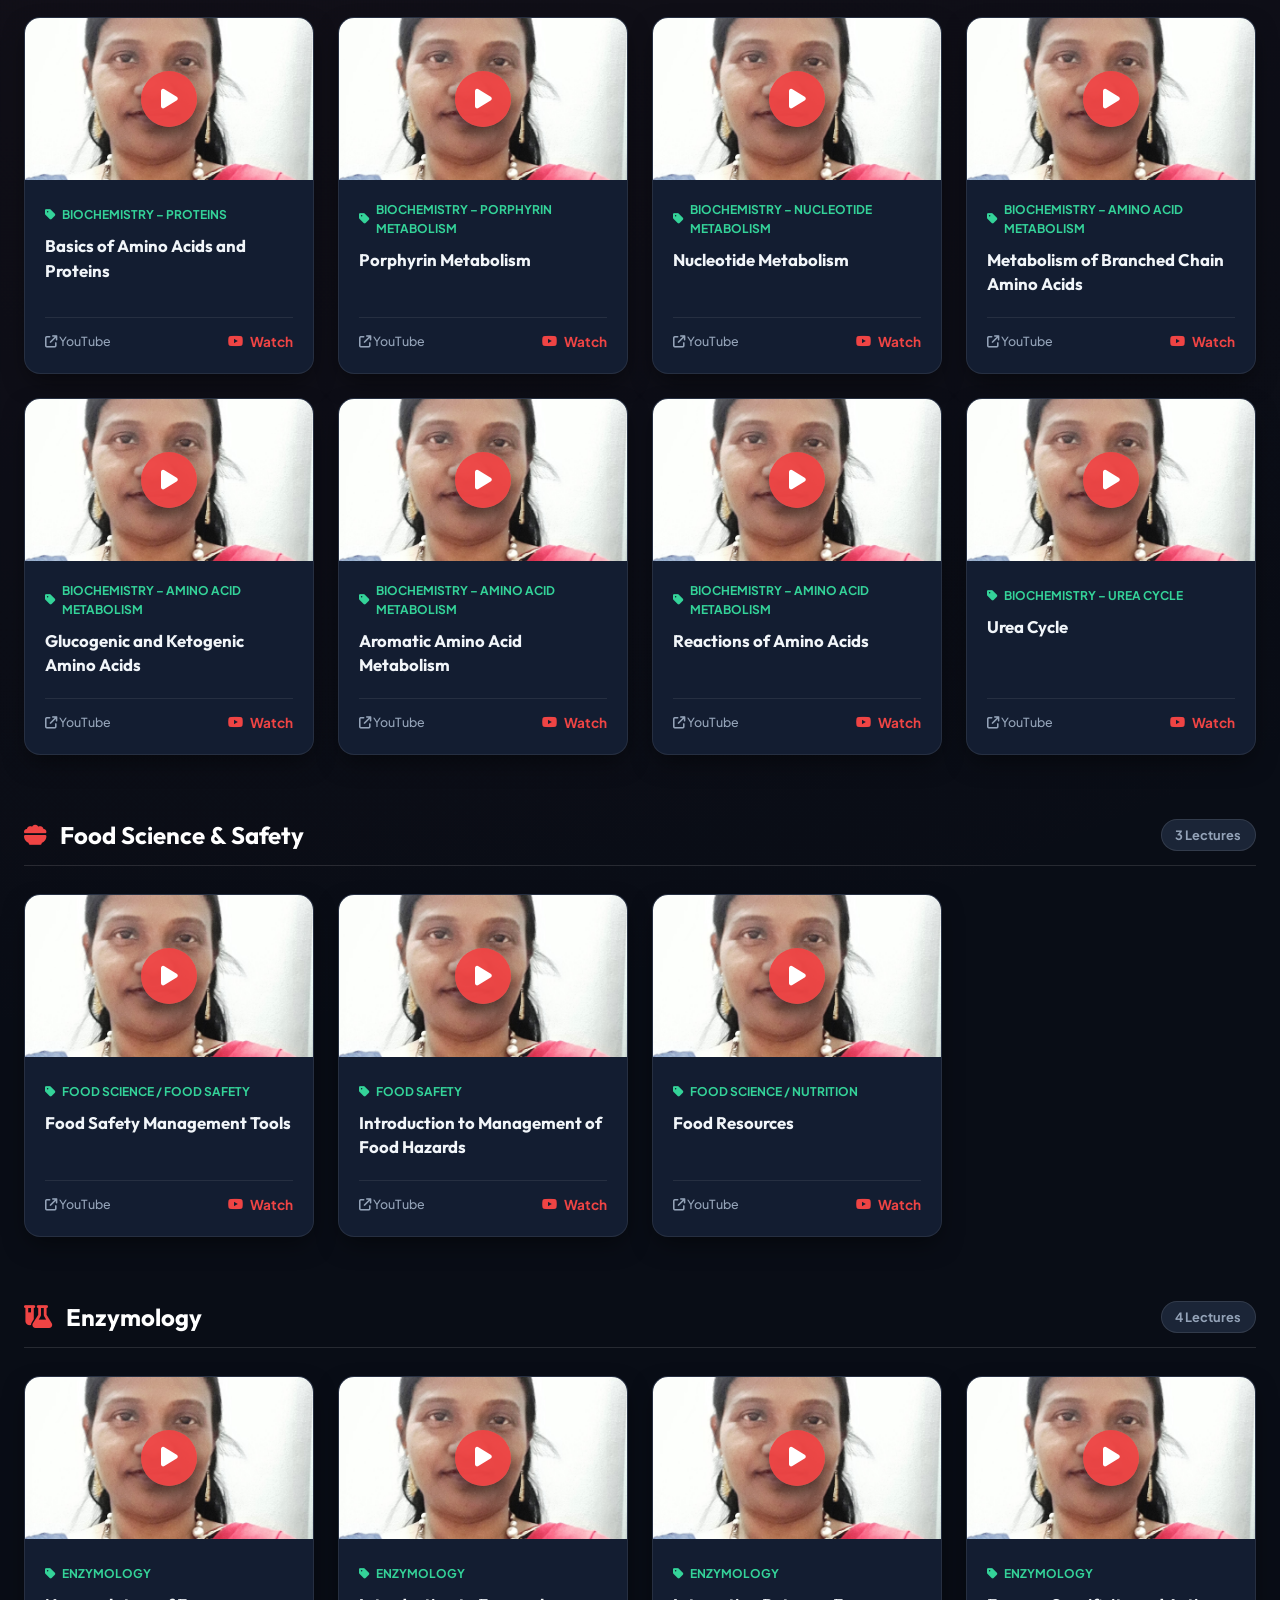
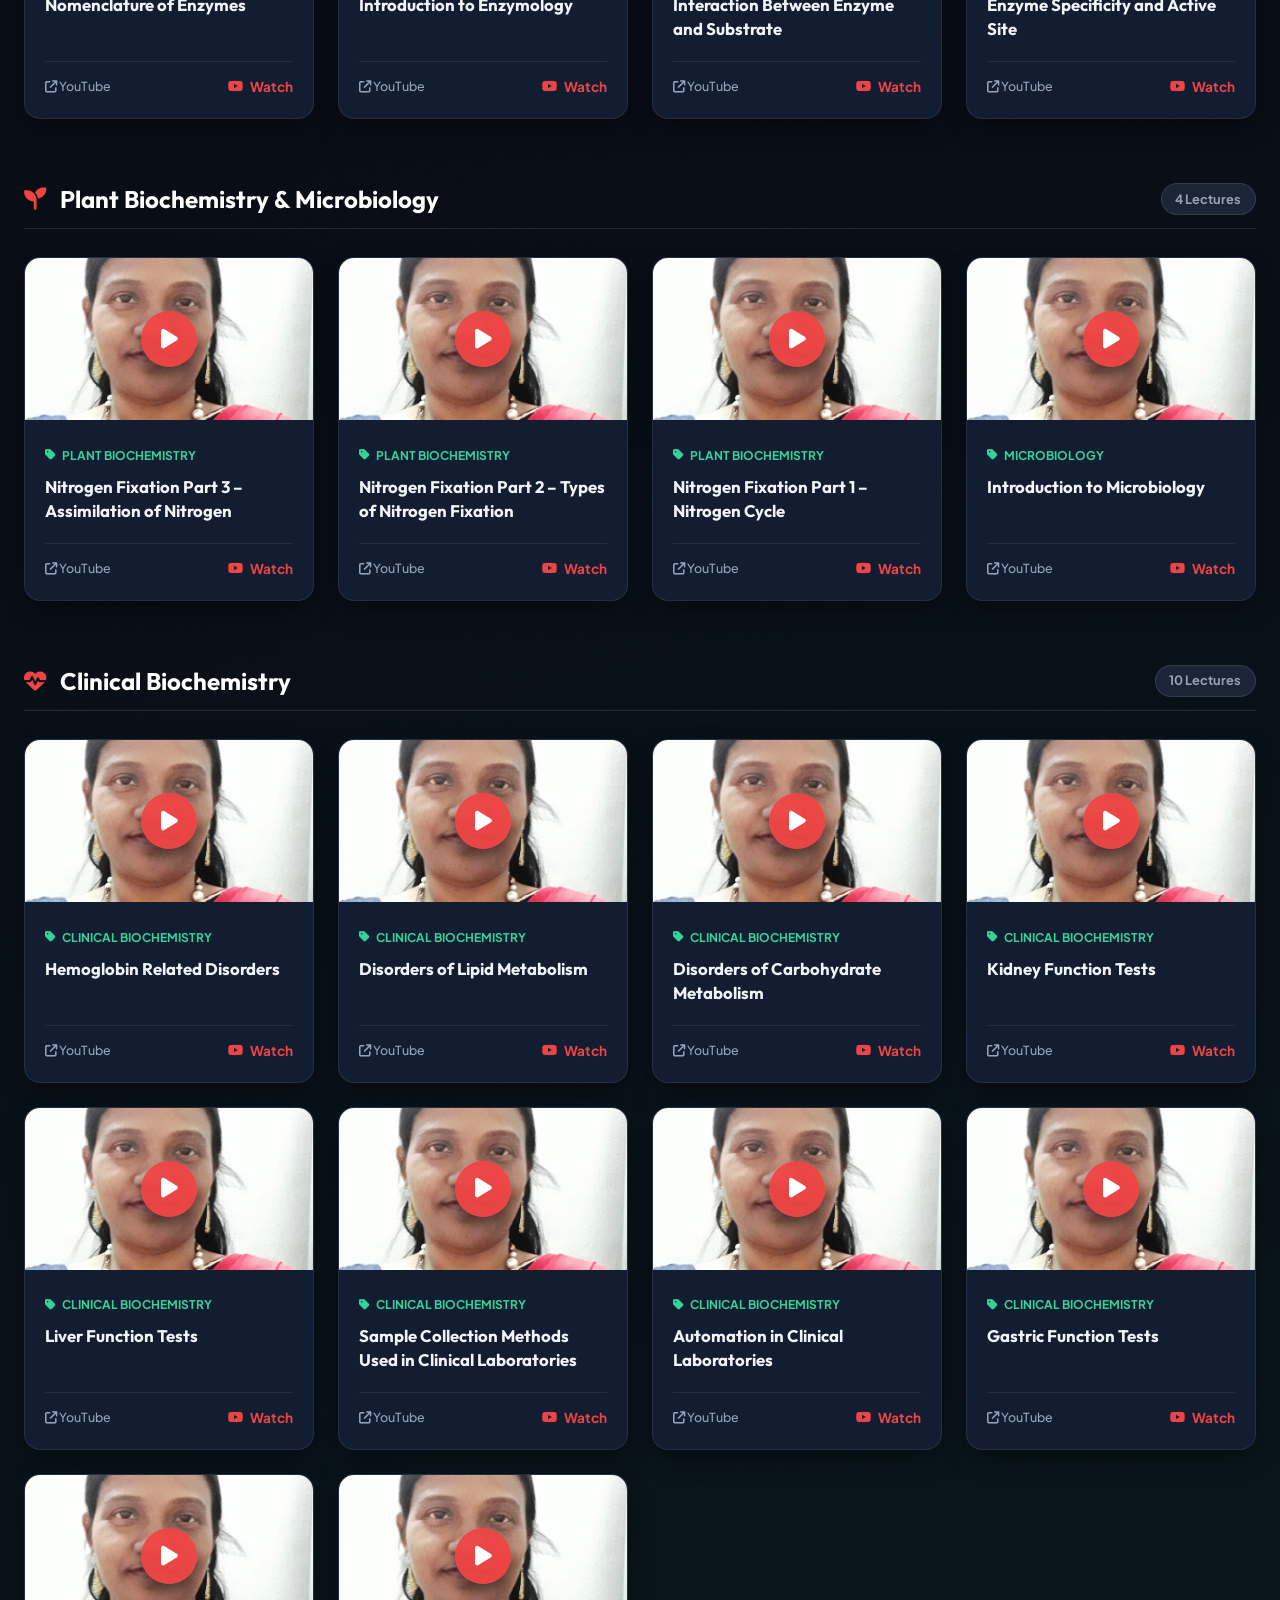
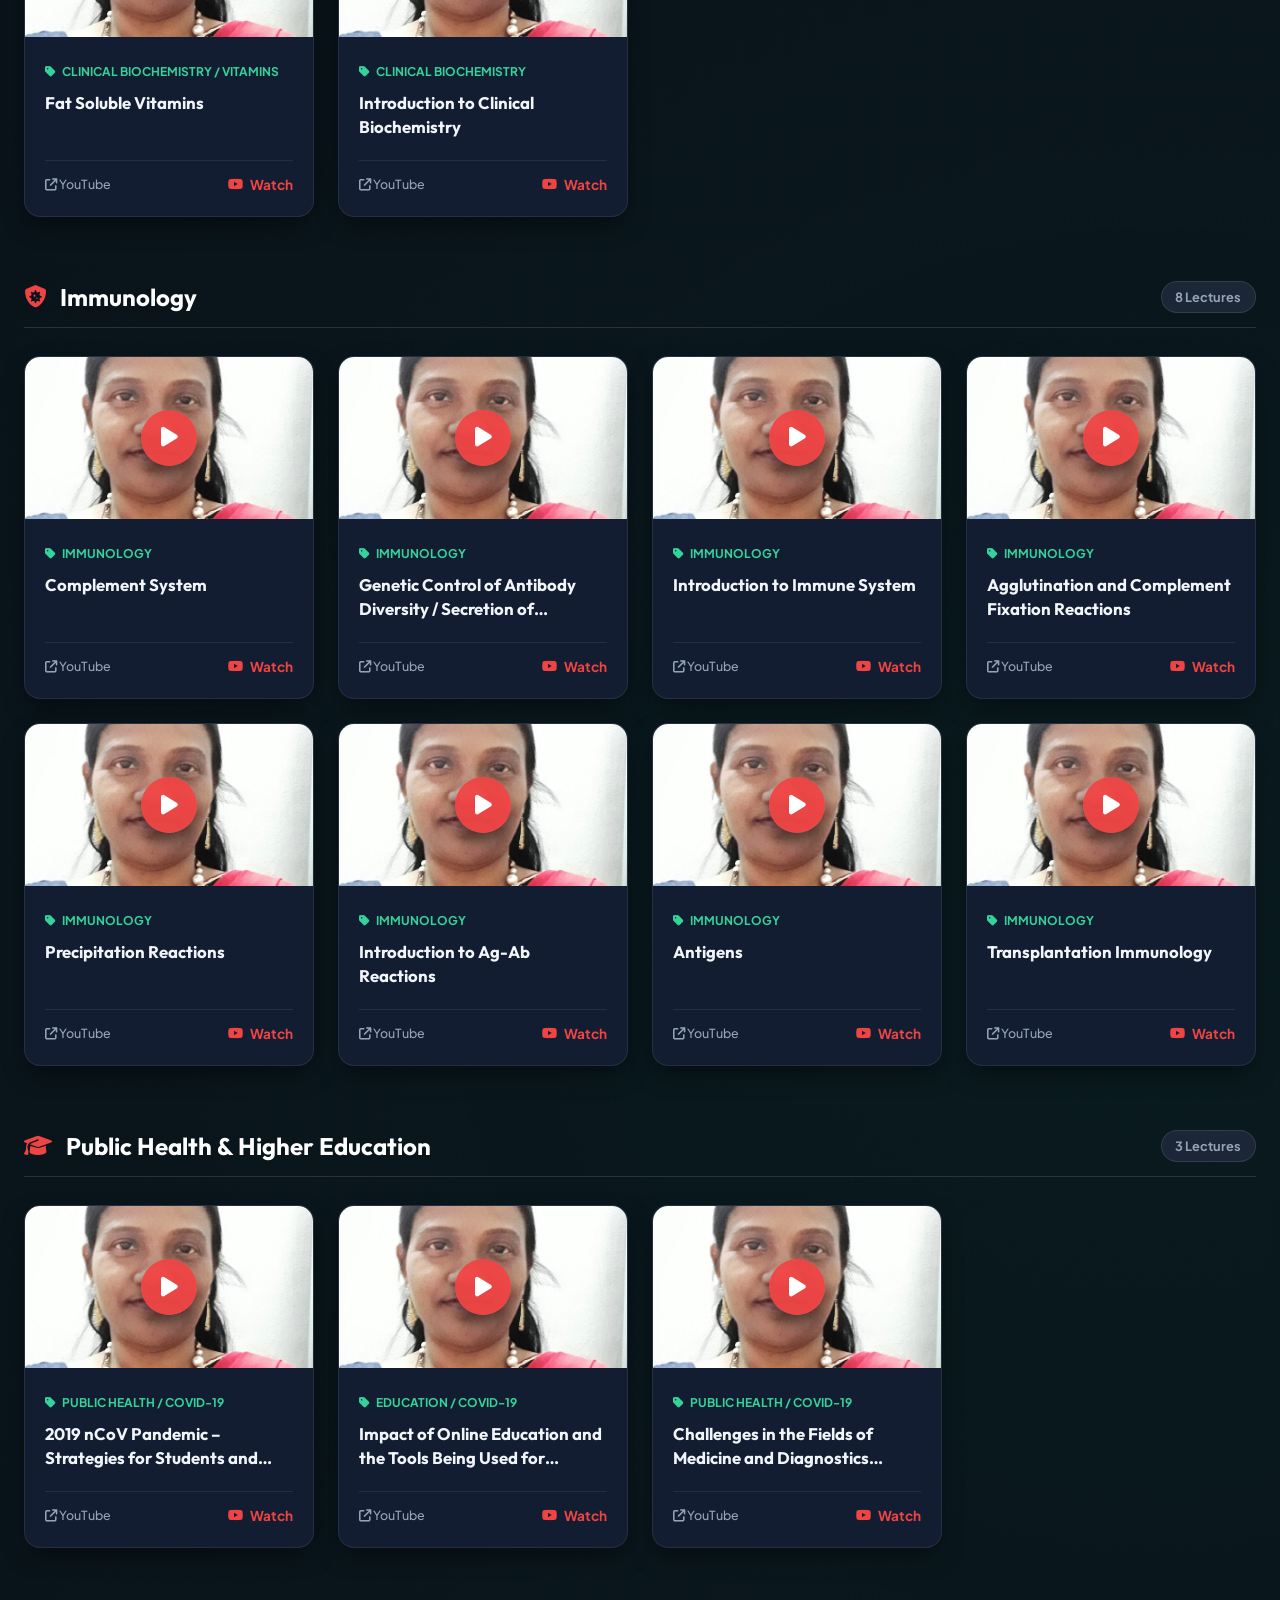
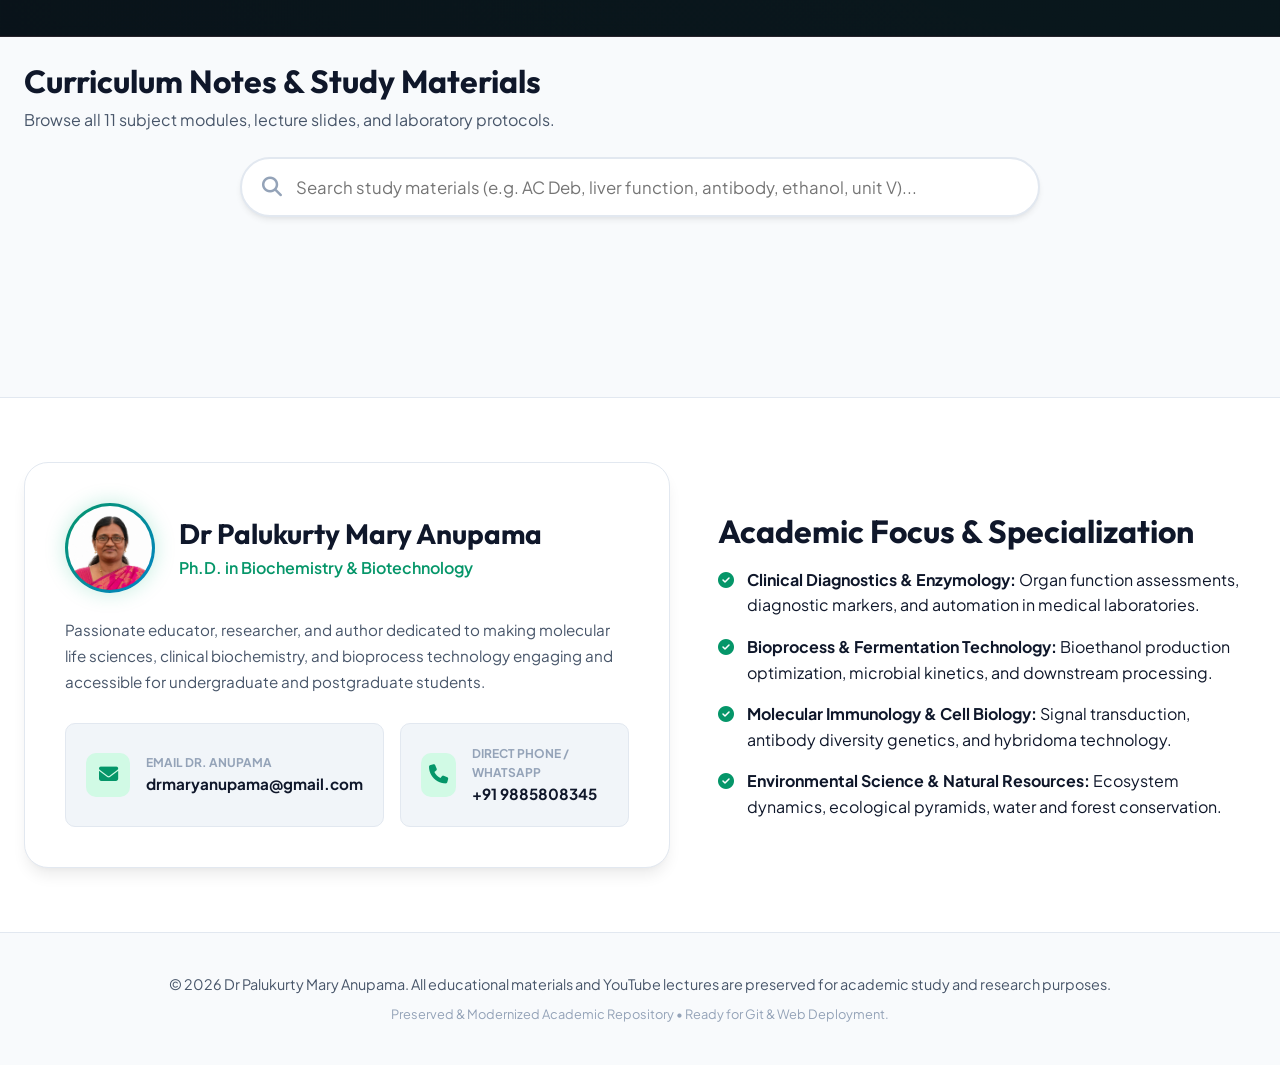
==== commit f8f76809: "feat: render all 54 YouTube video cards statically in DOM with 3-4 responsive column grid" ====
--- a/index.html
+++ b/index.html
@@ -62,7 +62,7 @@
           </div>
           <h1 class="hero-title">Biochemistry & Biotechnology Knowledge Portal</h1>
           <p class="hero-subtitle">
-            Welcome! I am <strong>Dr Palukurty Mary Anupama</strong>. This portal provides curated lecture modules, digital textbooks, laboratory protocols, research dissertations, and <strong>54 full-length YouTube masterclasses</strong> designed for scholars in Molecular Life Sciences and Medical Biochemistry.
+            Welcome! I am <strong>Dr Palukurty Mary Anupama</strong>. This portal provides curated lecture modules, digital textbooks, laboratory protocols, research dissertations, and <strong>54 full-length YouTube video masterclasses</strong> designed for scholars in Molecular Life Sciences and Medical Biochemistry.
           </p>
           
           <div style="display: flex; gap: 1rem; flex-wrap: wrap;">
@@ -129,7 +129,7 @@
     </div>
   </section>
 
-  <!-- YouTube Video Lectures Masterclass Hub -->
+  <!-- YouTube Video Lectures Masterclass Hub (Static + Dynamic) -->
   <section id="youtube-lectures" class="videos-section">
     <div class="container">
       <div class="section-header" style="text-align: center; margin-bottom: 2.5rem;">
@@ -138,7 +138,7 @@
             <i class="fa-brands fa-youtube"></i> 54 Video Masterclasses
           </div>
           <h2 class="section-title">YouTube Lectures by Subject</h2>
-          <p class="section-subtitle">Curated video lectures with direct links to play instantly on YouTube in a new tab.</p>
+          <p class="section-subtitle">Click any lecture to start playing immediately on YouTube in a new tab.</p>
         </div>
       </div>
 
@@ -152,12 +152,1481 @@
       </div>
 
       <div class="video-pills-wrap" id="videoSectionPills">
-        <!-- Injected via app.js -->
+        <button class="video-pill-btn active" data-vsection="all"><i class="fa-brands fa-youtube" style="color:#ef4444;"></i> All Videos <span class="video-pill-badge">54</span></button>
+<button class="video-pill-btn" data-vsection="Environmental Studies & Ecology">Environmental Studies & Ecology <span class="video-pill-badge">14</span></button>
+<button class="video-pill-btn" data-vsection="Metabolism & Proteins">Metabolism & Proteins <span class="video-pill-badge">8</span></button>
+<button class="video-pill-btn" data-vsection="Food Science & Safety">Food Science & Safety <span class="video-pill-badge">3</span></button>
+<button class="video-pill-btn" data-vsection="Enzymology">Enzymology <span class="video-pill-badge">4</span></button>
+<button class="video-pill-btn" data-vsection="Plant Biochemistry & Microbiology">Plant Biochemistry & Microbiology <span class="video-pill-badge">4</span></button>
+<button class="video-pill-btn" data-vsection="Clinical Biochemistry">Clinical Biochemistry <span class="video-pill-badge">10</span></button>
+<button class="video-pill-btn" data-vsection="Immunology">Immunology <span class="video-pill-badge">8</span></button>
+<button class="video-pill-btn" data-vsection="Public Health & Higher Education">Public Health & Higher Education <span class="video-pill-badge">3</span></button>
       </div>
 
-      <!-- Video Section Groups Grid -->
+      <!-- Video Section Groups Grid (Directly Rendered in DOM) -->
       <div id="youtubeVideosContainer">
-        <!-- Injected via app.js -->
+        
+      <div class="video-section-group" data-section="Environmental Studies & Ecology">
+        <div class="video-section-header">
+          <div class="video-section-title-wrap">
+            <i class="fa-solid fa-leaf"></i>
+            <h3 class="video-section-title">Environmental Studies & Ecology</h3>
+          </div>
+          <span class="video-count-badge">14 Lectures</span>
+        </div>
+        <div class="video-grid">
+          
+            <a href="https://www.youtube.com/watch?v=V6JzW5yzmv0" target="_blank" rel="noopener noreferrer" class="video-card" title="Watch 'Degradation of Phenol' on YouTube in a new tab">
+              <div class="video-thumb-wrapper">
+                <img src="https://img.youtube.com/vi/V6JzW5yzmv0/hqdefault.jpg" alt="Degradation of Phenol" class="video-thumb-img" loading="lazy" onerror="this.src='site_banner.jpg'">
+                <div class="video-play-overlay">
+                  <i class="fa-solid fa-play"></i>
+                </div>
+              </div>
+              <div class="video-card-body">
+                <div>
+                  <div class="video-subject-tag">
+                    <i class="fa-solid fa-tag"></i> Environmental Biochemistry
+                  </div>
+                  <h4 class="video-card-title">Degradation of Phenol</h4>
+                </div>
+                <div class="video-card-footer">
+                  <span style="font-size: 0.78rem; color: #94a3b8; font-weight: 500;">
+                    <i class="fa-solid fa-arrow-up-right-from-square"></i> YouTube
+                  </span>
+                  <div class="video-yt-btn">
+                    <i class="fa-brands fa-youtube"></i> Watch
+                  </div>
+                </div>
+              </div>
+            </a>
+        
+            <a href="https://www.youtube.com/watch?v=-C4auZArAvM" target="_blank" rel="noopener noreferrer" class="video-card" title="Watch 'A Clip of Talk on Earth Hour for FEBA Ministries' on YouTube in a new tab">
+              <div class="video-thumb-wrapper">
+                <img src="https://img.youtube.com/vi/-C4auZArAvM/hqdefault.jpg" alt="A Clip of Talk on Earth Hour for FEBA Ministries" class="video-thumb-img" loading="lazy" onerror="this.src='site_banner.jpg'">
+                <div class="video-play-overlay">
+                  <i class="fa-solid fa-play"></i>
+                </div>
+              </div>
+              <div class="video-card-body">
+                <div>
+                  <div class="video-subject-tag">
+                    <i class="fa-solid fa-tag"></i> Environmental Science
+                  </div>
+                  <h4 class="video-card-title">A Clip of Talk on Earth Hour for FEBA Ministries</h4>
+                </div>
+                <div class="video-card-footer">
+                  <span style="font-size: 0.78rem; color: #94a3b8; font-weight: 500;">
+                    <i class="fa-solid fa-arrow-up-right-from-square"></i> YouTube
+                  </span>
+                  <div class="video-yt-btn">
+                    <i class="fa-brands fa-youtube"></i> Watch
+                  </div>
+                </div>
+              </div>
+            </a>
+        
+            <a href="https://www.youtube.com/watch?v=Qzk-ogp5h20" target="_blank" rel="noopener noreferrer" class="video-card" title="Watch 'Catch the Rain When It Falls, Where It Falls' on YouTube in a new tab">
+              <div class="video-thumb-wrapper">
+                <img src="https://img.youtube.com/vi/Qzk-ogp5h20/hqdefault.jpg" alt="Catch the Rain When It Falls, Where It Falls" class="video-thumb-img" loading="lazy" onerror="this.src='site_banner.jpg'">
+                <div class="video-play-overlay">
+                  <i class="fa-solid fa-play"></i>
+                </div>
+              </div>
+              <div class="video-card-body">
+                <div>
+                  <div class="video-subject-tag">
+                    <i class="fa-solid fa-tag"></i> Environmental Science / Water Conservation
+                  </div>
+                  <h4 class="video-card-title">Catch the Rain When It Falls, Where It Falls</h4>
+                </div>
+                <div class="video-card-footer">
+                  <span style="font-size: 0.78rem; color: #94a3b8; font-weight: 500;">
+                    <i class="fa-solid fa-arrow-up-right-from-square"></i> YouTube
+                  </span>
+                  <div class="video-yt-btn">
+                    <i class="fa-brands fa-youtube"></i> Watch
+                  </div>
+                </div>
+              </div>
+            </a>
+        
+            <a href="https://www.youtube.com/watch?v=__bw2I2coG0" target="_blank" rel="noopener noreferrer" class="video-card" title="Watch 'Environmental Pollution Part II' on YouTube in a new tab">
+              <div class="video-thumb-wrapper">
+                <img src="https://img.youtube.com/vi/__bw2I2coG0/hqdefault.jpg" alt="Environmental Pollution Part II" class="video-thumb-img" loading="lazy" onerror="this.src='site_banner.jpg'">
+                <div class="video-play-overlay">
+                  <i class="fa-solid fa-play"></i>
+                </div>
+              </div>
+              <div class="video-card-body">
+                <div>
+                  <div class="video-subject-tag">
+                    <i class="fa-solid fa-tag"></i> Environmental Science
+                  </div>
+                  <h4 class="video-card-title">Environmental Pollution Part II</h4>
+                </div>
+                <div class="video-card-footer">
+                  <span style="font-size: 0.78rem; color: #94a3b8; font-weight: 500;">
+                    <i class="fa-solid fa-arrow-up-right-from-square"></i> YouTube
+                  </span>
+                  <div class="video-yt-btn">
+                    <i class="fa-brands fa-youtube"></i> Watch
+                  </div>
+                </div>
+              </div>
+            </a>
+        
+            <a href="https://www.youtube.com/watch?v=R5WX2vaS4Is" target="_blank" rel="noopener noreferrer" class="video-card" title="Watch 'Environmental Pollution Part I' on YouTube in a new tab">
+              <div class="video-thumb-wrapper">
+                <img src="https://img.youtube.com/vi/R5WX2vaS4Is/hqdefault.jpg" alt="Environmental Pollution Part I" class="video-thumb-img" loading="lazy" onerror="this.src='site_banner.jpg'">
+                <div class="video-play-overlay">
+                  <i class="fa-solid fa-play"></i>
+                </div>
+              </div>
+              <div class="video-card-body">
+                <div>
+                  <div class="video-subject-tag">
+                    <i class="fa-solid fa-tag"></i> Environmental Science
+                  </div>
+                  <h4 class="video-card-title">Environmental Pollution Part I</h4>
+                </div>
+                <div class="video-card-footer">
+                  <span style="font-size: 0.78rem; color: #94a3b8; font-weight: 500;">
+                    <i class="fa-solid fa-arrow-up-right-from-square"></i> YouTube
+                  </span>
+                  <div class="video-yt-btn">
+                    <i class="fa-brands fa-youtube"></i> Watch
+                  </div>
+                </div>
+              </div>
+            </a>
+        
+            <a href="https://www.youtube.com/watch?v=K0zggKvnG_w" target="_blank" rel="noopener noreferrer" class="video-card" title="Watch 'Biodiversity and Conservation of Biodiversity' on YouTube in a new tab">
+              <div class="video-thumb-wrapper">
+                <img src="https://img.youtube.com/vi/K0zggKvnG_w/hqdefault.jpg" alt="Biodiversity and Conservation of Biodiversity" class="video-thumb-img" loading="lazy" onerror="this.src='site_banner.jpg'">
+                <div class="video-play-overlay">
+                  <i class="fa-solid fa-play"></i>
+                </div>
+              </div>
+              <div class="video-card-body">
+                <div>
+                  <div class="video-subject-tag">
+                    <i class="fa-solid fa-tag"></i> Environmental Science / Biodiversity
+                  </div>
+                  <h4 class="video-card-title">Biodiversity and Conservation of Biodiversity</h4>
+                </div>
+                <div class="video-card-footer">
+                  <span style="font-size: 0.78rem; color: #94a3b8; font-weight: 500;">
+                    <i class="fa-solid fa-arrow-up-right-from-square"></i> YouTube
+                  </span>
+                  <div class="video-yt-btn">
+                    <i class="fa-brands fa-youtube"></i> Watch
+                  </div>
+                </div>
+              </div>
+            </a>
+        
+            <a href="https://www.youtube.com/watch?v=oQD3YrQ5r1I" target="_blank" rel="noopener noreferrer" class="video-card" title="Watch 'Introduction to Ecosystem' on YouTube in a new tab">
+              <div class="video-thumb-wrapper">
+                <img src="https://img.youtube.com/vi/oQD3YrQ5r1I/hqdefault.jpg" alt="Introduction to Ecosystem" class="video-thumb-img" loading="lazy" onerror="this.src='site_banner.jpg'">
+                <div class="video-play-overlay">
+                  <i class="fa-solid fa-play"></i>
+                </div>
+              </div>
+              <div class="video-card-body">
+                <div>
+                  <div class="video-subject-tag">
+                    <i class="fa-solid fa-tag"></i> Environmental Science / Ecology
+                  </div>
+                  <h4 class="video-card-title">Introduction to Ecosystem</h4>
+                </div>
+                <div class="video-card-footer">
+                  <span style="font-size: 0.78rem; color: #94a3b8; font-weight: 500;">
+                    <i class="fa-solid fa-arrow-up-right-from-square"></i> YouTube
+                  </span>
+                  <div class="video-yt-btn">
+                    <i class="fa-brands fa-youtube"></i> Watch
+                  </div>
+                </div>
+              </div>
+            </a>
+        
+            <a href="https://www.youtube.com/watch?v=9JSU9zXuJnA" target="_blank" rel="noopener noreferrer" class="video-card" title="Watch 'Types of Ecosystems' on YouTube in a new tab">
+              <div class="video-thumb-wrapper">
+                <img src="https://img.youtube.com/vi/9JSU9zXuJnA/hqdefault.jpg" alt="Types of Ecosystems" class="video-thumb-img" loading="lazy" onerror="this.src='site_banner.jpg'">
+                <div class="video-play-overlay">
+                  <i class="fa-solid fa-play"></i>
+                </div>
+              </div>
+              <div class="video-card-body">
+                <div>
+                  <div class="video-subject-tag">
+                    <i class="fa-solid fa-tag"></i> Environmental Science / Ecology
+                  </div>
+                  <h4 class="video-card-title">Types of Ecosystems</h4>
+                </div>
+                <div class="video-card-footer">
+                  <span style="font-size: 0.78rem; color: #94a3b8; font-weight: 500;">
+                    <i class="fa-solid fa-arrow-up-right-from-square"></i> YouTube
+                  </span>
+                  <div class="video-yt-btn">
+                    <i class="fa-brands fa-youtube"></i> Watch
+                  </div>
+                </div>
+              </div>
+            </a>
+        
+            <a href="https://www.youtube.com/watch?v=i3IkI_Op4fk" target="_blank" rel="noopener noreferrer" class="video-card" title="Watch 'Ecological Pyramids – Ecosystem' on YouTube in a new tab">
+              <div class="video-thumb-wrapper">
+                <img src="https://img.youtube.com/vi/i3IkI_Op4fk/hqdefault.jpg" alt="Ecological Pyramids – Ecosystem" class="video-thumb-img" loading="lazy" onerror="this.src='site_banner.jpg'">
+                <div class="video-play-overlay">
+                  <i class="fa-solid fa-play"></i>
+                </div>
+              </div>
+              <div class="video-card-body">
+                <div>
+                  <div class="video-subject-tag">
+                    <i class="fa-solid fa-tag"></i> Environmental Science / Ecology
+                  </div>
+                  <h4 class="video-card-title">Ecological Pyramids – Ecosystem</h4>
+                </div>
+                <div class="video-card-footer">
+                  <span style="font-size: 0.78rem; color: #94a3b8; font-weight: 500;">
+                    <i class="fa-solid fa-arrow-up-right-from-square"></i> YouTube
+                  </span>
+                  <div class="video-yt-btn">
+                    <i class="fa-brands fa-youtube"></i> Watch
+                  </div>
+                </div>
+              </div>
+            </a>
+        
+            <a href="https://www.youtube.com/watch?v=uut6pqS5bJQ" target="_blank" rel="noopener noreferrer" class="video-card" title="Watch 'Food Chains of Ecosystem' on YouTube in a new tab">
+              <div class="video-thumb-wrapper">
+                <img src="https://img.youtube.com/vi/uut6pqS5bJQ/hqdefault.jpg" alt="Food Chains of Ecosystem" class="video-thumb-img" loading="lazy" onerror="this.src='site_banner.jpg'">
+                <div class="video-play-overlay">
+                  <i class="fa-solid fa-play"></i>
+                </div>
+              </div>
+              <div class="video-card-body">
+                <div>
+                  <div class="video-subject-tag">
+                    <i class="fa-solid fa-tag"></i> Environmental Science / Ecology
+                  </div>
+                  <h4 class="video-card-title">Food Chains of Ecosystem</h4>
+                </div>
+                <div class="video-card-footer">
+                  <span style="font-size: 0.78rem; color: #94a3b8; font-weight: 500;">
+                    <i class="fa-solid fa-arrow-up-right-from-square"></i> YouTube
+                  </span>
+                  <div class="video-yt-btn">
+                    <i class="fa-brands fa-youtube"></i> Watch
+                  </div>
+                </div>
+              </div>
+            </a>
+        
+            <a href="https://www.youtube.com/watch?v=0HGkq6tzMn8" target="_blank" rel="noopener noreferrer" class="video-card" title="Watch 'Earth Day with FEBA Ministries Online' on YouTube in a new tab">
+              <div class="video-thumb-wrapper">
+                <img src="https://img.youtube.com/vi/0HGkq6tzMn8/hqdefault.jpg" alt="Earth Day with FEBA Ministries Online" class="video-thumb-img" loading="lazy" onerror="this.src='site_banner.jpg'">
+                <div class="video-play-overlay">
+                  <i class="fa-solid fa-play"></i>
+                </div>
+              </div>
+              <div class="video-card-body">
+                <div>
+                  <div class="video-subject-tag">
+                    <i class="fa-solid fa-tag"></i> Environmental Science
+                  </div>
+                  <h4 class="video-card-title">Earth Day with FEBA Ministries Online</h4>
+                </div>
+                <div class="video-card-footer">
+                  <span style="font-size: 0.78rem; color: #94a3b8; font-weight: 500;">
+                    <i class="fa-solid fa-arrow-up-right-from-square"></i> YouTube
+                  </span>
+                  <div class="video-yt-btn">
+                    <i class="fa-brands fa-youtube"></i> Watch
+                  </div>
+                </div>
+              </div>
+            </a>
+        
+            <a href="https://www.youtube.com/watch?v=la0y4uF_laM" target="_blank" rel="noopener noreferrer" class="video-card" title="Watch 'Natural Resources – Water Resources' on YouTube in a new tab">
+              <div class="video-thumb-wrapper">
+                <img src="https://img.youtube.com/vi/la0y4uF_laM/hqdefault.jpg" alt="Natural Resources – Water Resources" class="video-thumb-img" loading="lazy" onerror="this.src='site_banner.jpg'">
+                <div class="video-play-overlay">
+                  <i class="fa-solid fa-play"></i>
+                </div>
+              </div>
+              <div class="video-card-body">
+                <div>
+                  <div class="video-subject-tag">
+                    <i class="fa-solid fa-tag"></i> Environmental Science / Water Resources
+                  </div>
+                  <h4 class="video-card-title">Natural Resources – Water Resources</h4>
+                </div>
+                <div class="video-card-footer">
+                  <span style="font-size: 0.78rem; color: #94a3b8; font-weight: 500;">
+                    <i class="fa-solid fa-arrow-up-right-from-square"></i> YouTube
+                  </span>
+                  <div class="video-yt-btn">
+                    <i class="fa-brands fa-youtube"></i> Watch
+                  </div>
+                </div>
+              </div>
+            </a>
+        
+            <a href="https://www.youtube.com/watch?v=MJUp_WQTCP0" target="_blank" rel="noopener noreferrer" class="video-card" title="Watch 'Natural Resources – Forest Resources' on YouTube in a new tab">
+              <div class="video-thumb-wrapper">
+                <img src="https://img.youtube.com/vi/MJUp_WQTCP0/hqdefault.jpg" alt="Natural Resources – Forest Resources" class="video-thumb-img" loading="lazy" onerror="this.src='site_banner.jpg'">
+                <div class="video-play-overlay">
+                  <i class="fa-solid fa-play"></i>
+                </div>
+              </div>
+              <div class="video-card-body">
+                <div>
+                  <div class="video-subject-tag">
+                    <i class="fa-solid fa-tag"></i> Environmental Science / Forest Resources
+                  </div>
+                  <h4 class="video-card-title">Natural Resources – Forest Resources</h4>
+                </div>
+                <div class="video-card-footer">
+                  <span style="font-size: 0.78rem; color: #94a3b8; font-weight: 500;">
+                    <i class="fa-solid fa-arrow-up-right-from-square"></i> YouTube
+                  </span>
+                  <div class="video-yt-btn">
+                    <i class="fa-brands fa-youtube"></i> Watch
+                  </div>
+                </div>
+              </div>
+            </a>
+        
+            <a href="https://www.youtube.com/watch?v=ddGVCERcJEU" target="_blank" rel="noopener noreferrer" class="video-card" title="Watch 'Multidisciplinary Nature of Environmental Studies' on YouTube in a new tab">
+              <div class="video-thumb-wrapper">
+                <img src="https://img.youtube.com/vi/ddGVCERcJEU/hqdefault.jpg" alt="Multidisciplinary Nature of Environmental Studies" class="video-thumb-img" loading="lazy" onerror="this.src='site_banner.jpg'">
+                <div class="video-play-overlay">
+                  <i class="fa-solid fa-play"></i>
+                </div>
+              </div>
+              <div class="video-card-body">
+                <div>
+                  <div class="video-subject-tag">
+                    <i class="fa-solid fa-tag"></i> Environmental Science
+                  </div>
+                  <h4 class="video-card-title">Multidisciplinary Nature of Environmental Studies</h4>
+                </div>
+                <div class="video-card-footer">
+                  <span style="font-size: 0.78rem; color: #94a3b8; font-weight: 500;">
+                    <i class="fa-solid fa-arrow-up-right-from-square"></i> YouTube
+                  </span>
+                  <div class="video-yt-btn">
+                    <i class="fa-brands fa-youtube"></i> Watch
+                  </div>
+                </div>
+              </div>
+            </a>
+        
+        </div>
+      </div>
+    
+
+      <div class="video-section-group" data-section="Metabolism & Proteins">
+        <div class="video-section-header">
+          <div class="video-section-title-wrap">
+            <i class="fa-solid fa-dna"></i>
+            <h3 class="video-section-title">Metabolism & Proteins</h3>
+          </div>
+          <span class="video-count-badge">8 Lectures</span>
+        </div>
+        <div class="video-grid">
+          
+            <a href="https://www.youtube.com/watch?v=NZQ1RN1GL1M" target="_blank" rel="noopener noreferrer" class="video-card" title="Watch 'Basics of Amino Acids and Proteins' on YouTube in a new tab">
+              <div class="video-thumb-wrapper">
+                <img src="https://img.youtube.com/vi/NZQ1RN1GL1M/hqdefault.jpg" alt="Basics of Amino Acids and Proteins" class="video-thumb-img" loading="lazy" onerror="this.src='site_banner.jpg'">
+                <div class="video-play-overlay">
+                  <i class="fa-solid fa-play"></i>
+                </div>
+              </div>
+              <div class="video-card-body">
+                <div>
+                  <div class="video-subject-tag">
+                    <i class="fa-solid fa-tag"></i> Biochemistry – Proteins
+                  </div>
+                  <h4 class="video-card-title">Basics of Amino Acids and Proteins</h4>
+                </div>
+                <div class="video-card-footer">
+                  <span style="font-size: 0.78rem; color: #94a3b8; font-weight: 500;">
+                    <i class="fa-solid fa-arrow-up-right-from-square"></i> YouTube
+                  </span>
+                  <div class="video-yt-btn">
+                    <i class="fa-brands fa-youtube"></i> Watch
+                  </div>
+                </div>
+              </div>
+            </a>
+        
+            <a href="https://www.youtube.com/watch?v=BE8fT4Jm7fk" target="_blank" rel="noopener noreferrer" class="video-card" title="Watch 'Porphyrin Metabolism' on YouTube in a new tab">
+              <div class="video-thumb-wrapper">
+                <img src="https://img.youtube.com/vi/BE8fT4Jm7fk/hqdefault.jpg" alt="Porphyrin Metabolism" class="video-thumb-img" loading="lazy" onerror="this.src='site_banner.jpg'">
+                <div class="video-play-overlay">
+                  <i class="fa-solid fa-play"></i>
+                </div>
+              </div>
+              <div class="video-card-body">
+                <div>
+                  <div class="video-subject-tag">
+                    <i class="fa-solid fa-tag"></i> Biochemistry – Porphyrin Metabolism
+                  </div>
+                  <h4 class="video-card-title">Porphyrin Metabolism</h4>
+                </div>
+                <div class="video-card-footer">
+                  <span style="font-size: 0.78rem; color: #94a3b8; font-weight: 500;">
+                    <i class="fa-solid fa-arrow-up-right-from-square"></i> YouTube
+                  </span>
+                  <div class="video-yt-btn">
+                    <i class="fa-brands fa-youtube"></i> Watch
+                  </div>
+                </div>
+              </div>
+            </a>
+        
+            <a href="https://www.youtube.com/watch?v=ciJ5XpDuKiM" target="_blank" rel="noopener noreferrer" class="video-card" title="Watch 'Nucleotide Metabolism' on YouTube in a new tab">
+              <div class="video-thumb-wrapper">
+                <img src="https://img.youtube.com/vi/ciJ5XpDuKiM/hqdefault.jpg" alt="Nucleotide Metabolism" class="video-thumb-img" loading="lazy" onerror="this.src='site_banner.jpg'">
+                <div class="video-play-overlay">
+                  <i class="fa-solid fa-play"></i>
+                </div>
+              </div>
+              <div class="video-card-body">
+                <div>
+                  <div class="video-subject-tag">
+                    <i class="fa-solid fa-tag"></i> Biochemistry – Nucleotide Metabolism
+                  </div>
+                  <h4 class="video-card-title">Nucleotide Metabolism</h4>
+                </div>
+                <div class="video-card-footer">
+                  <span style="font-size: 0.78rem; color: #94a3b8; font-weight: 500;">
+                    <i class="fa-solid fa-arrow-up-right-from-square"></i> YouTube
+                  </span>
+                  <div class="video-yt-btn">
+                    <i class="fa-brands fa-youtube"></i> Watch
+                  </div>
+                </div>
+              </div>
+            </a>
+        
+            <a href="https://www.youtube.com/watch?v=aLYc9VDrzLc" target="_blank" rel="noopener noreferrer" class="video-card" title="Watch 'Metabolism of Branched Chain Amino Acids' on YouTube in a new tab">
+              <div class="video-thumb-wrapper">
+                <img src="https://img.youtube.com/vi/aLYc9VDrzLc/hqdefault.jpg" alt="Metabolism of Branched Chain Amino Acids" class="video-thumb-img" loading="lazy" onerror="this.src='site_banner.jpg'">
+                <div class="video-play-overlay">
+                  <i class="fa-solid fa-play"></i>
+                </div>
+              </div>
+              <div class="video-card-body">
+                <div>
+                  <div class="video-subject-tag">
+                    <i class="fa-solid fa-tag"></i> Biochemistry – Amino Acid Metabolism
+                  </div>
+                  <h4 class="video-card-title">Metabolism of Branched Chain Amino Acids</h4>
+                </div>
+                <div class="video-card-footer">
+                  <span style="font-size: 0.78rem; color: #94a3b8; font-weight: 500;">
+                    <i class="fa-solid fa-arrow-up-right-from-square"></i> YouTube
+                  </span>
+                  <div class="video-yt-btn">
+                    <i class="fa-brands fa-youtube"></i> Watch
+                  </div>
+                </div>
+              </div>
+            </a>
+        
+            <a href="https://www.youtube.com/watch?v=_t0l8Y2WeHM" target="_blank" rel="noopener noreferrer" class="video-card" title="Watch 'Glucogenic and Ketogenic Amino Acids' on YouTube in a new tab">
+              <div class="video-thumb-wrapper">
+                <img src="https://img.youtube.com/vi/_t0l8Y2WeHM/hqdefault.jpg" alt="Glucogenic and Ketogenic Amino Acids" class="video-thumb-img" loading="lazy" onerror="this.src='site_banner.jpg'">
+                <div class="video-play-overlay">
+                  <i class="fa-solid fa-play"></i>
+                </div>
+              </div>
+              <div class="video-card-body">
+                <div>
+                  <div class="video-subject-tag">
+                    <i class="fa-solid fa-tag"></i> Biochemistry – Amino Acid Metabolism
+                  </div>
+                  <h4 class="video-card-title">Glucogenic and Ketogenic Amino Acids</h4>
+                </div>
+                <div class="video-card-footer">
+                  <span style="font-size: 0.78rem; color: #94a3b8; font-weight: 500;">
+                    <i class="fa-solid fa-arrow-up-right-from-square"></i> YouTube
+                  </span>
+                  <div class="video-yt-btn">
+                    <i class="fa-brands fa-youtube"></i> Watch
+                  </div>
+                </div>
+              </div>
+            </a>
+        
+            <a href="https://www.youtube.com/watch?v=bJOoaDcwOsQ" target="_blank" rel="noopener noreferrer" class="video-card" title="Watch 'Aromatic Amino Acid Metabolism' on YouTube in a new tab">
+              <div class="video-thumb-wrapper">
+                <img src="https://img.youtube.com/vi/bJOoaDcwOsQ/hqdefault.jpg" alt="Aromatic Amino Acid Metabolism" class="video-thumb-img" loading="lazy" onerror="this.src='site_banner.jpg'">
+                <div class="video-play-overlay">
+                  <i class="fa-solid fa-play"></i>
+                </div>
+              </div>
+              <div class="video-card-body">
+                <div>
+                  <div class="video-subject-tag">
+                    <i class="fa-solid fa-tag"></i> Biochemistry – Amino Acid Metabolism
+                  </div>
+                  <h4 class="video-card-title">Aromatic Amino Acid Metabolism</h4>
+                </div>
+                <div class="video-card-footer">
+                  <span style="font-size: 0.78rem; color: #94a3b8; font-weight: 500;">
+                    <i class="fa-solid fa-arrow-up-right-from-square"></i> YouTube
+                  </span>
+                  <div class="video-yt-btn">
+                    <i class="fa-brands fa-youtube"></i> Watch
+                  </div>
+                </div>
+              </div>
+            </a>
+        
+            <a href="https://www.youtube.com/watch?v=sZbqb0VPenE" target="_blank" rel="noopener noreferrer" class="video-card" title="Watch 'Reactions of Amino Acids' on YouTube in a new tab">
+              <div class="video-thumb-wrapper">
+                <img src="https://img.youtube.com/vi/sZbqb0VPenE/hqdefault.jpg" alt="Reactions of Amino Acids" class="video-thumb-img" loading="lazy" onerror="this.src='site_banner.jpg'">
+                <div class="video-play-overlay">
+                  <i class="fa-solid fa-play"></i>
+                </div>
+              </div>
+              <div class="video-card-body">
+                <div>
+                  <div class="video-subject-tag">
+                    <i class="fa-solid fa-tag"></i> Biochemistry – Amino Acid Metabolism
+                  </div>
+                  <h4 class="video-card-title">Reactions of Amino Acids</h4>
+                </div>
+                <div class="video-card-footer">
+                  <span style="font-size: 0.78rem; color: #94a3b8; font-weight: 500;">
+                    <i class="fa-solid fa-arrow-up-right-from-square"></i> YouTube
+                  </span>
+                  <div class="video-yt-btn">
+                    <i class="fa-brands fa-youtube"></i> Watch
+                  </div>
+                </div>
+              </div>
+            </a>
+        
+            <a href="https://www.youtube.com/watch?v=xCVty2422fY" target="_blank" rel="noopener noreferrer" class="video-card" title="Watch 'Urea Cycle' on YouTube in a new tab">
+              <div class="video-thumb-wrapper">
+                <img src="https://img.youtube.com/vi/xCVty2422fY/hqdefault.jpg" alt="Urea Cycle" class="video-thumb-img" loading="lazy" onerror="this.src='site_banner.jpg'">
+                <div class="video-play-overlay">
+                  <i class="fa-solid fa-play"></i>
+                </div>
+              </div>
+              <div class="video-card-body">
+                <div>
+                  <div class="video-subject-tag">
+                    <i class="fa-solid fa-tag"></i> Biochemistry – Urea Cycle
+                  </div>
+                  <h4 class="video-card-title">Urea Cycle</h4>
+                </div>
+                <div class="video-card-footer">
+                  <span style="font-size: 0.78rem; color: #94a3b8; font-weight: 500;">
+                    <i class="fa-solid fa-arrow-up-right-from-square"></i> YouTube
+                  </span>
+                  <div class="video-yt-btn">
+                    <i class="fa-brands fa-youtube"></i> Watch
+                  </div>
+                </div>
+              </div>
+            </a>
+        
+        </div>
+      </div>
+    
+
+      <div class="video-section-group" data-section="Food Science & Safety">
+        <div class="video-section-header">
+          <div class="video-section-title-wrap">
+            <i class="fa-solid fa-bowl-food"></i>
+            <h3 class="video-section-title">Food Science & Safety</h3>
+          </div>
+          <span class="video-count-badge">3 Lectures</span>
+        </div>
+        <div class="video-grid">
+          
+            <a href="https://www.youtube.com/watch?v=r03QFXTDNKE" target="_blank" rel="noopener noreferrer" class="video-card" title="Watch 'Food Safety Management Tools' on YouTube in a new tab">
+              <div class="video-thumb-wrapper">
+                <img src="https://img.youtube.com/vi/r03QFXTDNKE/hqdefault.jpg" alt="Food Safety Management Tools" class="video-thumb-img" loading="lazy" onerror="this.src='site_banner.jpg'">
+                <div class="video-play-overlay">
+                  <i class="fa-solid fa-play"></i>
+                </div>
+              </div>
+              <div class="video-card-body">
+                <div>
+                  <div class="video-subject-tag">
+                    <i class="fa-solid fa-tag"></i> Food Science / Food Safety
+                  </div>
+                  <h4 class="video-card-title">Food Safety Management Tools</h4>
+                </div>
+                <div class="video-card-footer">
+                  <span style="font-size: 0.78rem; color: #94a3b8; font-weight: 500;">
+                    <i class="fa-solid fa-arrow-up-right-from-square"></i> YouTube
+                  </span>
+                  <div class="video-yt-btn">
+                    <i class="fa-brands fa-youtube"></i> Watch
+                  </div>
+                </div>
+              </div>
+            </a>
+        
+            <a href="https://www.youtube.com/watch?v=nqj0W4jTK-k" target="_blank" rel="noopener noreferrer" class="video-card" title="Watch 'Introduction to Management of Food Hazards' on YouTube in a new tab">
+              <div class="video-thumb-wrapper">
+                <img src="https://img.youtube.com/vi/nqj0W4jTK-k/hqdefault.jpg" alt="Introduction to Management of Food Hazards" class="video-thumb-img" loading="lazy" onerror="this.src='site_banner.jpg'">
+                <div class="video-play-overlay">
+                  <i class="fa-solid fa-play"></i>
+                </div>
+              </div>
+              <div class="video-card-body">
+                <div>
+                  <div class="video-subject-tag">
+                    <i class="fa-solid fa-tag"></i> Food Safety
+                  </div>
+                  <h4 class="video-card-title">Introduction to Management of Food Hazards</h4>
+                </div>
+                <div class="video-card-footer">
+                  <span style="font-size: 0.78rem; color: #94a3b8; font-weight: 500;">
+                    <i class="fa-solid fa-arrow-up-right-from-square"></i> YouTube
+                  </span>
+                  <div class="video-yt-btn">
+                    <i class="fa-brands fa-youtube"></i> Watch
+                  </div>
+                </div>
+              </div>
+            </a>
+        
+            <a href="https://www.youtube.com/watch?v=I8Swbadszj0" target="_blank" rel="noopener noreferrer" class="video-card" title="Watch 'Food Resources' on YouTube in a new tab">
+              <div class="video-thumb-wrapper">
+                <img src="https://img.youtube.com/vi/I8Swbadszj0/hqdefault.jpg" alt="Food Resources" class="video-thumb-img" loading="lazy" onerror="this.src='site_banner.jpg'">
+                <div class="video-play-overlay">
+                  <i class="fa-solid fa-play"></i>
+                </div>
+              </div>
+              <div class="video-card-body">
+                <div>
+                  <div class="video-subject-tag">
+                    <i class="fa-solid fa-tag"></i> Food Science / Nutrition
+                  </div>
+                  <h4 class="video-card-title">Food Resources</h4>
+                </div>
+                <div class="video-card-footer">
+                  <span style="font-size: 0.78rem; color: #94a3b8; font-weight: 500;">
+                    <i class="fa-solid fa-arrow-up-right-from-square"></i> YouTube
+                  </span>
+                  <div class="video-yt-btn">
+                    <i class="fa-brands fa-youtube"></i> Watch
+                  </div>
+                </div>
+              </div>
+            </a>
+        
+        </div>
+      </div>
+    
+
+      <div class="video-section-group" data-section="Enzymology">
+        <div class="video-section-header">
+          <div class="video-section-title-wrap">
+            <i class="fa-solid fa-flask-vial"></i>
+            <h3 class="video-section-title">Enzymology</h3>
+          </div>
+          <span class="video-count-badge">4 Lectures</span>
+        </div>
+        <div class="video-grid">
+          
+            <a href="https://www.youtube.com/watch?v=cv5fRz4WmrA" target="_blank" rel="noopener noreferrer" class="video-card" title="Watch 'Nomenclature of Enzymes' on YouTube in a new tab">
+              <div class="video-thumb-wrapper">
+                <img src="https://img.youtube.com/vi/cv5fRz4WmrA/hqdefault.jpg" alt="Nomenclature of Enzymes" class="video-thumb-img" loading="lazy" onerror="this.src='site_banner.jpg'">
+                <div class="video-play-overlay">
+                  <i class="fa-solid fa-play"></i>
+                </div>
+              </div>
+              <div class="video-card-body">
+                <div>
+                  <div class="video-subject-tag">
+                    <i class="fa-solid fa-tag"></i> Enzymology
+                  </div>
+                  <h4 class="video-card-title">Nomenclature of Enzymes</h4>
+                </div>
+                <div class="video-card-footer">
+                  <span style="font-size: 0.78rem; color: #94a3b8; font-weight: 500;">
+                    <i class="fa-solid fa-arrow-up-right-from-square"></i> YouTube
+                  </span>
+                  <div class="video-yt-btn">
+                    <i class="fa-brands fa-youtube"></i> Watch
+                  </div>
+                </div>
+              </div>
+            </a>
+        
+            <a href="https://www.youtube.com/watch?v=QSpWnIxbrjY" target="_blank" rel="noopener noreferrer" class="video-card" title="Watch 'Introduction to Enzymology' on YouTube in a new tab">
+              <div class="video-thumb-wrapper">
+                <img src="https://img.youtube.com/vi/QSpWnIxbrjY/hqdefault.jpg" alt="Introduction to Enzymology" class="video-thumb-img" loading="lazy" onerror="this.src='site_banner.jpg'">
+                <div class="video-play-overlay">
+                  <i class="fa-solid fa-play"></i>
+                </div>
+              </div>
+              <div class="video-card-body">
+                <div>
+                  <div class="video-subject-tag">
+                    <i class="fa-solid fa-tag"></i> Enzymology
+                  </div>
+                  <h4 class="video-card-title">Introduction to Enzymology</h4>
+                </div>
+                <div class="video-card-footer">
+                  <span style="font-size: 0.78rem; color: #94a3b8; font-weight: 500;">
+                    <i class="fa-solid fa-arrow-up-right-from-square"></i> YouTube
+                  </span>
+                  <div class="video-yt-btn">
+                    <i class="fa-brands fa-youtube"></i> Watch
+                  </div>
+                </div>
+              </div>
+            </a>
+        
+            <a href="https://www.youtube.com/watch?v=-cB0a9TFiPg" target="_blank" rel="noopener noreferrer" class="video-card" title="Watch 'Interaction Between Enzyme and Substrate' on YouTube in a new tab">
+              <div class="video-thumb-wrapper">
+                <img src="https://img.youtube.com/vi/-cB0a9TFiPg/hqdefault.jpg" alt="Interaction Between Enzyme and Substrate" class="video-thumb-img" loading="lazy" onerror="this.src='site_banner.jpg'">
+                <div class="video-play-overlay">
+                  <i class="fa-solid fa-play"></i>
+                </div>
+              </div>
+              <div class="video-card-body">
+                <div>
+                  <div class="video-subject-tag">
+                    <i class="fa-solid fa-tag"></i> Enzymology
+                  </div>
+                  <h4 class="video-card-title">Interaction Between Enzyme and Substrate</h4>
+                </div>
+                <div class="video-card-footer">
+                  <span style="font-size: 0.78rem; color: #94a3b8; font-weight: 500;">
+                    <i class="fa-solid fa-arrow-up-right-from-square"></i> YouTube
+                  </span>
+                  <div class="video-yt-btn">
+                    <i class="fa-brands fa-youtube"></i> Watch
+                  </div>
+                </div>
+              </div>
+            </a>
+        
+            <a href="https://www.youtube.com/watch?v=RRohbEJRePo" target="_blank" rel="noopener noreferrer" class="video-card" title="Watch 'Enzyme Specificity and Active Site' on YouTube in a new tab">
+              <div class="video-thumb-wrapper">
+                <img src="https://img.youtube.com/vi/RRohbEJRePo/hqdefault.jpg" alt="Enzyme Specificity and Active Site" class="video-thumb-img" loading="lazy" onerror="this.src='site_banner.jpg'">
+                <div class="video-play-overlay">
+                  <i class="fa-solid fa-play"></i>
+                </div>
+              </div>
+              <div class="video-card-body">
+                <div>
+                  <div class="video-subject-tag">
+                    <i class="fa-solid fa-tag"></i> Enzymology
+                  </div>
+                  <h4 class="video-card-title">Enzyme Specificity and Active Site</h4>
+                </div>
+                <div class="video-card-footer">
+                  <span style="font-size: 0.78rem; color: #94a3b8; font-weight: 500;">
+                    <i class="fa-solid fa-arrow-up-right-from-square"></i> YouTube
+                  </span>
+                  <div class="video-yt-btn">
+                    <i class="fa-brands fa-youtube"></i> Watch
+                  </div>
+                </div>
+              </div>
+            </a>
+        
+        </div>
+      </div>
+    
+
+      <div class="video-section-group" data-section="Plant Biochemistry & Microbiology">
+        <div class="video-section-header">
+          <div class="video-section-title-wrap">
+            <i class="fa-solid fa-seedling"></i>
+            <h3 class="video-section-title">Plant Biochemistry & Microbiology</h3>
+          </div>
+          <span class="video-count-badge">4 Lectures</span>
+        </div>
+        <div class="video-grid">
+          
+            <a href="https://www.youtube.com/watch?v=4dq8VL_KMd0" target="_blank" rel="noopener noreferrer" class="video-card" title="Watch 'Nitrogen Fixation Part 3 – Assimilation of Nitrogen' on YouTube in a new tab">
+              <div class="video-thumb-wrapper">
+                <img src="https://img.youtube.com/vi/4dq8VL_KMd0/hqdefault.jpg" alt="Nitrogen Fixation Part 3 – Assimilation of Nitrogen" class="video-thumb-img" loading="lazy" onerror="this.src='site_banner.jpg'">
+                <div class="video-play-overlay">
+                  <i class="fa-solid fa-play"></i>
+                </div>
+              </div>
+              <div class="video-card-body">
+                <div>
+                  <div class="video-subject-tag">
+                    <i class="fa-solid fa-tag"></i> Plant Biochemistry
+                  </div>
+                  <h4 class="video-card-title">Nitrogen Fixation Part 3 – Assimilation of Nitrogen</h4>
+                </div>
+                <div class="video-card-footer">
+                  <span style="font-size: 0.78rem; color: #94a3b8; font-weight: 500;">
+                    <i class="fa-solid fa-arrow-up-right-from-square"></i> YouTube
+                  </span>
+                  <div class="video-yt-btn">
+                    <i class="fa-brands fa-youtube"></i> Watch
+                  </div>
+                </div>
+              </div>
+            </a>
+        
+            <a href="https://www.youtube.com/watch?v=F06H7OKroVs" target="_blank" rel="noopener noreferrer" class="video-card" title="Watch 'Nitrogen Fixation Part 2 – Types of Nitrogen Fixation' on YouTube in a new tab">
+              <div class="video-thumb-wrapper">
+                <img src="https://img.youtube.com/vi/F06H7OKroVs/hqdefault.jpg" alt="Nitrogen Fixation Part 2 – Types of Nitrogen Fixation" class="video-thumb-img" loading="lazy" onerror="this.src='site_banner.jpg'">
+                <div class="video-play-overlay">
+                  <i class="fa-solid fa-play"></i>
+                </div>
+              </div>
+              <div class="video-card-body">
+                <div>
+                  <div class="video-subject-tag">
+                    <i class="fa-solid fa-tag"></i> Plant Biochemistry
+                  </div>
+                  <h4 class="video-card-title">Nitrogen Fixation Part 2 – Types of Nitrogen Fixation</h4>
+                </div>
+                <div class="video-card-footer">
+                  <span style="font-size: 0.78rem; color: #94a3b8; font-weight: 500;">
+                    <i class="fa-solid fa-arrow-up-right-from-square"></i> YouTube
+                  </span>
+                  <div class="video-yt-btn">
+                    <i class="fa-brands fa-youtube"></i> Watch
+                  </div>
+                </div>
+              </div>
+            </a>
+        
+            <a href="https://www.youtube.com/watch?v=fxNyJ2gupAU" target="_blank" rel="noopener noreferrer" class="video-card" title="Watch 'Nitrogen Fixation Part 1 – Nitrogen Cycle' on YouTube in a new tab">
+              <div class="video-thumb-wrapper">
+                <img src="https://img.youtube.com/vi/fxNyJ2gupAU/hqdefault.jpg" alt="Nitrogen Fixation Part 1 – Nitrogen Cycle" class="video-thumb-img" loading="lazy" onerror="this.src='site_banner.jpg'">
+                <div class="video-play-overlay">
+                  <i class="fa-solid fa-play"></i>
+                </div>
+              </div>
+              <div class="video-card-body">
+                <div>
+                  <div class="video-subject-tag">
+                    <i class="fa-solid fa-tag"></i> Plant Biochemistry
+                  </div>
+                  <h4 class="video-card-title">Nitrogen Fixation Part 1 – Nitrogen Cycle</h4>
+                </div>
+                <div class="video-card-footer">
+                  <span style="font-size: 0.78rem; color: #94a3b8; font-weight: 500;">
+                    <i class="fa-solid fa-arrow-up-right-from-square"></i> YouTube
+                  </span>
+                  <div class="video-yt-btn">
+                    <i class="fa-brands fa-youtube"></i> Watch
+                  </div>
+                </div>
+              </div>
+            </a>
+        
+            <a href="https://www.youtube.com/watch?v=XcalEBhaMYs" target="_blank" rel="noopener noreferrer" class="video-card" title="Watch 'Introduction to Microbiology' on YouTube in a new tab">
+              <div class="video-thumb-wrapper">
+                <img src="https://img.youtube.com/vi/XcalEBhaMYs/hqdefault.jpg" alt="Introduction to Microbiology" class="video-thumb-img" loading="lazy" onerror="this.src='site_banner.jpg'">
+                <div class="video-play-overlay">
+                  <i class="fa-solid fa-play"></i>
+                </div>
+              </div>
+              <div class="video-card-body">
+                <div>
+                  <div class="video-subject-tag">
+                    <i class="fa-solid fa-tag"></i> Microbiology
+                  </div>
+                  <h4 class="video-card-title">Introduction to Microbiology</h4>
+                </div>
+                <div class="video-card-footer">
+                  <span style="font-size: 0.78rem; color: #94a3b8; font-weight: 500;">
+                    <i class="fa-solid fa-arrow-up-right-from-square"></i> YouTube
+                  </span>
+                  <div class="video-yt-btn">
+                    <i class="fa-brands fa-youtube"></i> Watch
+                  </div>
+                </div>
+              </div>
+            </a>
+        
+        </div>
+      </div>
+    
+
+      <div class="video-section-group" data-section="Clinical Biochemistry">
+        <div class="video-section-header">
+          <div class="video-section-title-wrap">
+            <i class="fa-solid fa-heart-pulse"></i>
+            <h3 class="video-section-title">Clinical Biochemistry</h3>
+          </div>
+          <span class="video-count-badge">10 Lectures</span>
+        </div>
+        <div class="video-grid">
+          
+            <a href="https://www.youtube.com/watch?v=C5PiBhG1NZQ" target="_blank" rel="noopener noreferrer" class="video-card" title="Watch 'Hemoglobin Related Disorders' on YouTube in a new tab">
+              <div class="video-thumb-wrapper">
+                <img src="https://img.youtube.com/vi/C5PiBhG1NZQ/hqdefault.jpg" alt="Hemoglobin Related Disorders" class="video-thumb-img" loading="lazy" onerror="this.src='site_banner.jpg'">
+                <div class="video-play-overlay">
+                  <i class="fa-solid fa-play"></i>
+                </div>
+              </div>
+              <div class="video-card-body">
+                <div>
+                  <div class="video-subject-tag">
+                    <i class="fa-solid fa-tag"></i> Clinical Biochemistry
+                  </div>
+                  <h4 class="video-card-title">Hemoglobin Related Disorders</h4>
+                </div>
+                <div class="video-card-footer">
+                  <span style="font-size: 0.78rem; color: #94a3b8; font-weight: 500;">
+                    <i class="fa-solid fa-arrow-up-right-from-square"></i> YouTube
+                  </span>
+                  <div class="video-yt-btn">
+                    <i class="fa-brands fa-youtube"></i> Watch
+                  </div>
+                </div>
+              </div>
+            </a>
+        
+            <a href="https://www.youtube.com/watch?v=NNaGfkcigKc" target="_blank" rel="noopener noreferrer" class="video-card" title="Watch 'Disorders of Lipid Metabolism' on YouTube in a new tab">
+              <div class="video-thumb-wrapper">
+                <img src="https://img.youtube.com/vi/NNaGfkcigKc/hqdefault.jpg" alt="Disorders of Lipid Metabolism" class="video-thumb-img" loading="lazy" onerror="this.src='site_banner.jpg'">
+                <div class="video-play-overlay">
+                  <i class="fa-solid fa-play"></i>
+                </div>
+              </div>
+              <div class="video-card-body">
+                <div>
+                  <div class="video-subject-tag">
+                    <i class="fa-solid fa-tag"></i> Clinical Biochemistry
+                  </div>
+                  <h4 class="video-card-title">Disorders of Lipid Metabolism</h4>
+                </div>
+                <div class="video-card-footer">
+                  <span style="font-size: 0.78rem; color: #94a3b8; font-weight: 500;">
+                    <i class="fa-solid fa-arrow-up-right-from-square"></i> YouTube
+                  </span>
+                  <div class="video-yt-btn">
+                    <i class="fa-brands fa-youtube"></i> Watch
+                  </div>
+                </div>
+              </div>
+            </a>
+        
+            <a href="https://www.youtube.com/watch?v=7_ywgPVgBfA" target="_blank" rel="noopener noreferrer" class="video-card" title="Watch 'Disorders of Carbohydrate Metabolism' on YouTube in a new tab">
+              <div class="video-thumb-wrapper">
+                <img src="https://img.youtube.com/vi/7_ywgPVgBfA/hqdefault.jpg" alt="Disorders of Carbohydrate Metabolism" class="video-thumb-img" loading="lazy" onerror="this.src='site_banner.jpg'">
+                <div class="video-play-overlay">
+                  <i class="fa-solid fa-play"></i>
+                </div>
+              </div>
+              <div class="video-card-body">
+                <div>
+                  <div class="video-subject-tag">
+                    <i class="fa-solid fa-tag"></i> Clinical Biochemistry
+                  </div>
+                  <h4 class="video-card-title">Disorders of Carbohydrate Metabolism</h4>
+                </div>
+                <div class="video-card-footer">
+                  <span style="font-size: 0.78rem; color: #94a3b8; font-weight: 500;">
+                    <i class="fa-solid fa-arrow-up-right-from-square"></i> YouTube
+                  </span>
+                  <div class="video-yt-btn">
+                    <i class="fa-brands fa-youtube"></i> Watch
+                  </div>
+                </div>
+              </div>
+            </a>
+        
+            <a href="https://www.youtube.com/watch?v=7hR5GMU8oAA" target="_blank" rel="noopener noreferrer" class="video-card" title="Watch 'Kidney Function Tests' on YouTube in a new tab">
+              <div class="video-thumb-wrapper">
+                <img src="https://img.youtube.com/vi/7hR5GMU8oAA/hqdefault.jpg" alt="Kidney Function Tests" class="video-thumb-img" loading="lazy" onerror="this.src='site_banner.jpg'">
+                <div class="video-play-overlay">
+                  <i class="fa-solid fa-play"></i>
+                </div>
+              </div>
+              <div class="video-card-body">
+                <div>
+                  <div class="video-subject-tag">
+                    <i class="fa-solid fa-tag"></i> Clinical Biochemistry
+                  </div>
+                  <h4 class="video-card-title">Kidney Function Tests</h4>
+                </div>
+                <div class="video-card-footer">
+                  <span style="font-size: 0.78rem; color: #94a3b8; font-weight: 500;">
+                    <i class="fa-solid fa-arrow-up-right-from-square"></i> YouTube
+                  </span>
+                  <div class="video-yt-btn">
+                    <i class="fa-brands fa-youtube"></i> Watch
+                  </div>
+                </div>
+              </div>
+            </a>
+        
+            <a href="https://www.youtube.com/watch?v=v7Pz3ulcWd0" target="_blank" rel="noopener noreferrer" class="video-card" title="Watch 'Liver Function Tests' on YouTube in a new tab">
+              <div class="video-thumb-wrapper">
+                <img src="https://img.youtube.com/vi/v7Pz3ulcWd0/hqdefault.jpg" alt="Liver Function Tests" class="video-thumb-img" loading="lazy" onerror="this.src='site_banner.jpg'">
+                <div class="video-play-overlay">
+                  <i class="fa-solid fa-play"></i>
+                </div>
+              </div>
+              <div class="video-card-body">
+                <div>
+                  <div class="video-subject-tag">
+                    <i class="fa-solid fa-tag"></i> Clinical Biochemistry
+                  </div>
+                  <h4 class="video-card-title">Liver Function Tests</h4>
+                </div>
+                <div class="video-card-footer">
+                  <span style="font-size: 0.78rem; color: #94a3b8; font-weight: 500;">
+                    <i class="fa-solid fa-arrow-up-right-from-square"></i> YouTube
+                  </span>
+                  <div class="video-yt-btn">
+                    <i class="fa-brands fa-youtube"></i> Watch
+                  </div>
+                </div>
+              </div>
+            </a>
+        
+            <a href="https://www.youtube.com/watch?v=166NchipvM8" target="_blank" rel="noopener noreferrer" class="video-card" title="Watch 'Sample Collection Methods Used in Clinical Laboratories' on YouTube in a new tab">
+              <div class="video-thumb-wrapper">
+                <img src="https://img.youtube.com/vi/166NchipvM8/hqdefault.jpg" alt="Sample Collection Methods Used in Clinical Laboratories" class="video-thumb-img" loading="lazy" onerror="this.src='site_banner.jpg'">
+                <div class="video-play-overlay">
+                  <i class="fa-solid fa-play"></i>
+                </div>
+              </div>
+              <div class="video-card-body">
+                <div>
+                  <div class="video-subject-tag">
+                    <i class="fa-solid fa-tag"></i> Clinical Biochemistry
+                  </div>
+                  <h4 class="video-card-title">Sample Collection Methods Used in Clinical Laboratories</h4>
+                </div>
+                <div class="video-card-footer">
+                  <span style="font-size: 0.78rem; color: #94a3b8; font-weight: 500;">
+                    <i class="fa-solid fa-arrow-up-right-from-square"></i> YouTube
+                  </span>
+                  <div class="video-yt-btn">
+                    <i class="fa-brands fa-youtube"></i> Watch
+                  </div>
+                </div>
+              </div>
+            </a>
+        
+            <a href="https://www.youtube.com/watch?v=qlaseKcgExA" target="_blank" rel="noopener noreferrer" class="video-card" title="Watch 'Automation in Clinical Laboratories' on YouTube in a new tab">
+              <div class="video-thumb-wrapper">
+                <img src="https://img.youtube.com/vi/qlaseKcgExA/hqdefault.jpg" alt="Automation in Clinical Laboratories" class="video-thumb-img" loading="lazy" onerror="this.src='site_banner.jpg'">
+                <div class="video-play-overlay">
+                  <i class="fa-solid fa-play"></i>
+                </div>
+              </div>
+              <div class="video-card-body">
+                <div>
+                  <div class="video-subject-tag">
+                    <i class="fa-solid fa-tag"></i> Clinical Biochemistry
+                  </div>
+                  <h4 class="video-card-title">Automation in Clinical Laboratories</h4>
+                </div>
+                <div class="video-card-footer">
+                  <span style="font-size: 0.78rem; color: #94a3b8; font-weight: 500;">
+                    <i class="fa-solid fa-arrow-up-right-from-square"></i> YouTube
+                  </span>
+                  <div class="video-yt-btn">
+                    <i class="fa-brands fa-youtube"></i> Watch
+                  </div>
+                </div>
+              </div>
+            </a>
+        
+            <a href="https://www.youtube.com/watch?v=lFkPRZtGHBQ" target="_blank" rel="noopener noreferrer" class="video-card" title="Watch 'Gastric Function Tests' on YouTube in a new tab">
+              <div class="video-thumb-wrapper">
+                <img src="https://img.youtube.com/vi/lFkPRZtGHBQ/hqdefault.jpg" alt="Gastric Function Tests" class="video-thumb-img" loading="lazy" onerror="this.src='site_banner.jpg'">
+                <div class="video-play-overlay">
+                  <i class="fa-solid fa-play"></i>
+                </div>
+              </div>
+              <div class="video-card-body">
+                <div>
+                  <div class="video-subject-tag">
+                    <i class="fa-solid fa-tag"></i> Clinical Biochemistry
+                  </div>
+                  <h4 class="video-card-title">Gastric Function Tests</h4>
+                </div>
+                <div class="video-card-footer">
+                  <span style="font-size: 0.78rem; color: #94a3b8; font-weight: 500;">
+                    <i class="fa-solid fa-arrow-up-right-from-square"></i> YouTube
+                  </span>
+                  <div class="video-yt-btn">
+                    <i class="fa-brands fa-youtube"></i> Watch
+                  </div>
+                </div>
+              </div>
+            </a>
+        
+            <a href="https://www.youtube.com/watch?v=M04o9IULKt0" target="_blank" rel="noopener noreferrer" class="video-card" title="Watch 'Fat Soluble Vitamins' on YouTube in a new tab">
+              <div class="video-thumb-wrapper">
+                <img src="https://img.youtube.com/vi/M04o9IULKt0/hqdefault.jpg" alt="Fat Soluble Vitamins" class="video-thumb-img" loading="lazy" onerror="this.src='site_banner.jpg'">
+                <div class="video-play-overlay">
+                  <i class="fa-solid fa-play"></i>
+                </div>
+              </div>
+              <div class="video-card-body">
+                <div>
+                  <div class="video-subject-tag">
+                    <i class="fa-solid fa-tag"></i> Clinical Biochemistry / Vitamins
+                  </div>
+                  <h4 class="video-card-title">Fat Soluble Vitamins</h4>
+                </div>
+                <div class="video-card-footer">
+                  <span style="font-size: 0.78rem; color: #94a3b8; font-weight: 500;">
+                    <i class="fa-solid fa-arrow-up-right-from-square"></i> YouTube
+                  </span>
+                  <div class="video-yt-btn">
+                    <i class="fa-brands fa-youtube"></i> Watch
+                  </div>
+                </div>
+              </div>
+            </a>
+        
+            <a href="https://www.youtube.com/watch?v=hg0OsRfr-KU" target="_blank" rel="noopener noreferrer" class="video-card" title="Watch 'Introduction to Clinical Biochemistry' on YouTube in a new tab">
+              <div class="video-thumb-wrapper">
+                <img src="https://img.youtube.com/vi/hg0OsRfr-KU/hqdefault.jpg" alt="Introduction to Clinical Biochemistry" class="video-thumb-img" loading="lazy" onerror="this.src='site_banner.jpg'">
+                <div class="video-play-overlay">
+                  <i class="fa-solid fa-play"></i>
+                </div>
+              </div>
+              <div class="video-card-body">
+                <div>
+                  <div class="video-subject-tag">
+                    <i class="fa-solid fa-tag"></i> Clinical Biochemistry
+                  </div>
+                  <h4 class="video-card-title">Introduction to Clinical Biochemistry</h4>
+                </div>
+                <div class="video-card-footer">
+                  <span style="font-size: 0.78rem; color: #94a3b8; font-weight: 500;">
+                    <i class="fa-solid fa-arrow-up-right-from-square"></i> YouTube
+                  </span>
+                  <div class="video-yt-btn">
+                    <i class="fa-brands fa-youtube"></i> Watch
+                  </div>
+                </div>
+              </div>
+            </a>
+        
+        </div>
+      </div>
+    
+
+      <div class="video-section-group" data-section="Immunology">
+        <div class="video-section-header">
+          <div class="video-section-title-wrap">
+            <i class="fa-solid fa-shield-virus"></i>
+            <h3 class="video-section-title">Immunology</h3>
+          </div>
+          <span class="video-count-badge">8 Lectures</span>
+        </div>
+        <div class="video-grid">
+          
+            <a href="https://www.youtube.com/watch?v=YlbTQB2XkeY" target="_blank" rel="noopener noreferrer" class="video-card" title="Watch 'Complement System' on YouTube in a new tab">
+              <div class="video-thumb-wrapper">
+                <img src="https://img.youtube.com/vi/YlbTQB2XkeY/hqdefault.jpg" alt="Complement System" class="video-thumb-img" loading="lazy" onerror="this.src='site_banner.jpg'">
+                <div class="video-play-overlay">
+                  <i class="fa-solid fa-play"></i>
+                </div>
+              </div>
+              <div class="video-card-body">
+                <div>
+                  <div class="video-subject-tag">
+                    <i class="fa-solid fa-tag"></i> Immunology
+                  </div>
+                  <h4 class="video-card-title">Complement System</h4>
+                </div>
+                <div class="video-card-footer">
+                  <span style="font-size: 0.78rem; color: #94a3b8; font-weight: 500;">
+                    <i class="fa-solid fa-arrow-up-right-from-square"></i> YouTube
+                  </span>
+                  <div class="video-yt-btn">
+                    <i class="fa-brands fa-youtube"></i> Watch
+                  </div>
+                </div>
+              </div>
+            </a>
+        
+            <a href="https://www.youtube.com/watch?v=7CneCBaHiWU" target="_blank" rel="noopener noreferrer" class="video-card" title="Watch 'Genetic Control of Antibody Diversity / Secretion of Antibodies' on YouTube in a new tab">
+              <div class="video-thumb-wrapper">
+                <img src="https://img.youtube.com/vi/7CneCBaHiWU/hqdefault.jpg" alt="Genetic Control of Antibody Diversity / Secretion of Antibodies" class="video-thumb-img" loading="lazy" onerror="this.src='site_banner.jpg'">
+                <div class="video-play-overlay">
+                  <i class="fa-solid fa-play"></i>
+                </div>
+              </div>
+              <div class="video-card-body">
+                <div>
+                  <div class="video-subject-tag">
+                    <i class="fa-solid fa-tag"></i> Immunology
+                  </div>
+                  <h4 class="video-card-title">Genetic Control of Antibody Diversity / Secretion of Antibodies</h4>
+                </div>
+                <div class="video-card-footer">
+                  <span style="font-size: 0.78rem; color: #94a3b8; font-weight: 500;">
+                    <i class="fa-solid fa-arrow-up-right-from-square"></i> YouTube
+                  </span>
+                  <div class="video-yt-btn">
+                    <i class="fa-brands fa-youtube"></i> Watch
+                  </div>
+                </div>
+              </div>
+            </a>
+        
+            <a href="https://www.youtube.com/watch?v=iYusR8k6Y-M" target="_blank" rel="noopener noreferrer" class="video-card" title="Watch 'Introduction to Immune System' on YouTube in a new tab">
+              <div class="video-thumb-wrapper">
+                <img src="https://img.youtube.com/vi/iYusR8k6Y-M/hqdefault.jpg" alt="Introduction to Immune System" class="video-thumb-img" loading="lazy" onerror="this.src='site_banner.jpg'">
+                <div class="video-play-overlay">
+                  <i class="fa-solid fa-play"></i>
+                </div>
+              </div>
+              <div class="video-card-body">
+                <div>
+                  <div class="video-subject-tag">
+                    <i class="fa-solid fa-tag"></i> Immunology
+                  </div>
+                  <h4 class="video-card-title">Introduction to Immune System</h4>
+                </div>
+                <div class="video-card-footer">
+                  <span style="font-size: 0.78rem; color: #94a3b8; font-weight: 500;">
+                    <i class="fa-solid fa-arrow-up-right-from-square"></i> YouTube
+                  </span>
+                  <div class="video-yt-btn">
+                    <i class="fa-brands fa-youtube"></i> Watch
+                  </div>
+                </div>
+              </div>
+            </a>
+        
+            <a href="https://www.youtube.com/watch?v=4OZer4q0wTA" target="_blank" rel="noopener noreferrer" class="video-card" title="Watch 'Agglutination and Complement Fixation Reactions' on YouTube in a new tab">
+              <div class="video-thumb-wrapper">
+                <img src="https://img.youtube.com/vi/4OZer4q0wTA/hqdefault.jpg" alt="Agglutination and Complement Fixation Reactions" class="video-thumb-img" loading="lazy" onerror="this.src='site_banner.jpg'">
+                <div class="video-play-overlay">
+                  <i class="fa-solid fa-play"></i>
+                </div>
+              </div>
+              <div class="video-card-body">
+                <div>
+                  <div class="video-subject-tag">
+                    <i class="fa-solid fa-tag"></i> Immunology
+                  </div>
+                  <h4 class="video-card-title">Agglutination and Complement Fixation Reactions</h4>
+                </div>
+                <div class="video-card-footer">
+                  <span style="font-size: 0.78rem; color: #94a3b8; font-weight: 500;">
+                    <i class="fa-solid fa-arrow-up-right-from-square"></i> YouTube
+                  </span>
+                  <div class="video-yt-btn">
+                    <i class="fa-brands fa-youtube"></i> Watch
+                  </div>
+                </div>
+              </div>
+            </a>
+        
+            <a href="https://www.youtube.com/watch?v=e_1bxwFWkxk" target="_blank" rel="noopener noreferrer" class="video-card" title="Watch 'Precipitation Reactions' on YouTube in a new tab">
+              <div class="video-thumb-wrapper">
+                <img src="https://img.youtube.com/vi/e_1bxwFWkxk/hqdefault.jpg" alt="Precipitation Reactions" class="video-thumb-img" loading="lazy" onerror="this.src='site_banner.jpg'">
+                <div class="video-play-overlay">
+                  <i class="fa-solid fa-play"></i>
+                </div>
+              </div>
+              <div class="video-card-body">
+                <div>
+                  <div class="video-subject-tag">
+                    <i class="fa-solid fa-tag"></i> Immunology
+                  </div>
+                  <h4 class="video-card-title">Precipitation Reactions</h4>
+                </div>
+                <div class="video-card-footer">
+                  <span style="font-size: 0.78rem; color: #94a3b8; font-weight: 500;">
+                    <i class="fa-solid fa-arrow-up-right-from-square"></i> YouTube
+                  </span>
+                  <div class="video-yt-btn">
+                    <i class="fa-brands fa-youtube"></i> Watch
+                  </div>
+                </div>
+              </div>
+            </a>
+        
+            <a href="https://www.youtube.com/watch?v=8Y4DfaBkKUw" target="_blank" rel="noopener noreferrer" class="video-card" title="Watch 'Introduction to Ag-Ab Reactions' on YouTube in a new tab">
+              <div class="video-thumb-wrapper">
+                <img src="https://img.youtube.com/vi/8Y4DfaBkKUw/hqdefault.jpg" alt="Introduction to Ag-Ab Reactions" class="video-thumb-img" loading="lazy" onerror="this.src='site_banner.jpg'">
+                <div class="video-play-overlay">
+                  <i class="fa-solid fa-play"></i>
+                </div>
+              </div>
+              <div class="video-card-body">
+                <div>
+                  <div class="video-subject-tag">
+                    <i class="fa-solid fa-tag"></i> Immunology
+                  </div>
+                  <h4 class="video-card-title">Introduction to Ag-Ab Reactions</h4>
+                </div>
+                <div class="video-card-footer">
+                  <span style="font-size: 0.78rem; color: #94a3b8; font-weight: 500;">
+                    <i class="fa-solid fa-arrow-up-right-from-square"></i> YouTube
+                  </span>
+                  <div class="video-yt-btn">
+                    <i class="fa-brands fa-youtube"></i> Watch
+                  </div>
+                </div>
+              </div>
+            </a>
+        
+            <a href="https://www.youtube.com/watch?v=I2T5LTUsA8w" target="_blank" rel="noopener noreferrer" class="video-card" title="Watch 'Antigens' on YouTube in a new tab">
+              <div class="video-thumb-wrapper">
+                <img src="https://img.youtube.com/vi/I2T5LTUsA8w/hqdefault.jpg" alt="Antigens" class="video-thumb-img" loading="lazy" onerror="this.src='site_banner.jpg'">
+                <div class="video-play-overlay">
+                  <i class="fa-solid fa-play"></i>
+                </div>
+              </div>
+              <div class="video-card-body">
+                <div>
+                  <div class="video-subject-tag">
+                    <i class="fa-solid fa-tag"></i> Immunology
+                  </div>
+                  <h4 class="video-card-title">Antigens</h4>
+                </div>
+                <div class="video-card-footer">
+                  <span style="font-size: 0.78rem; color: #94a3b8; font-weight: 500;">
+                    <i class="fa-solid fa-arrow-up-right-from-square"></i> YouTube
+                  </span>
+                  <div class="video-yt-btn">
+                    <i class="fa-brands fa-youtube"></i> Watch
+                  </div>
+                </div>
+              </div>
+            </a>
+        
+            <a href="https://www.youtube.com/watch?v=5achQ-dgvos" target="_blank" rel="noopener noreferrer" class="video-card" title="Watch 'Transplantation Immunology' on YouTube in a new tab">
+              <div class="video-thumb-wrapper">
+                <img src="https://img.youtube.com/vi/5achQ-dgvos/hqdefault.jpg" alt="Transplantation Immunology" class="video-thumb-img" loading="lazy" onerror="this.src='site_banner.jpg'">
+                <div class="video-play-overlay">
+                  <i class="fa-solid fa-play"></i>
+                </div>
+              </div>
+              <div class="video-card-body">
+                <div>
+                  <div class="video-subject-tag">
+                    <i class="fa-solid fa-tag"></i> Immunology
+                  </div>
+                  <h4 class="video-card-title">Transplantation Immunology</h4>
+                </div>
+                <div class="video-card-footer">
+                  <span style="font-size: 0.78rem; color: #94a3b8; font-weight: 500;">
+                    <i class="fa-solid fa-arrow-up-right-from-square"></i> YouTube
+                  </span>
+                  <div class="video-yt-btn">
+                    <i class="fa-brands fa-youtube"></i> Watch
+                  </div>
+                </div>
+              </div>
+            </a>
+        
+        </div>
+      </div>
+    
+
+      <div class="video-section-group" data-section="Public Health & Higher Education">
+        <div class="video-section-header">
+          <div class="video-section-title-wrap">
+            <i class="fa-solid fa-graduation-cap"></i>
+            <h3 class="video-section-title">Public Health & Higher Education</h3>
+          </div>
+          <span class="video-count-badge">3 Lectures</span>
+        </div>
+        <div class="video-grid">
+          
+            <a href="https://www.youtube.com/watch?v=sBhNA1D_XHs" target="_blank" rel="noopener noreferrer" class="video-card" title="Watch '2019 nCoV Pandemic – Strategies for Students and Academics to Overcome Stressful Environment' on YouTube in a new tab">
+              <div class="video-thumb-wrapper">
+                <img src="https://img.youtube.com/vi/sBhNA1D_XHs/hqdefault.jpg" alt="2019 nCoV Pandemic – Strategies for Students and Academics to Overcome Stressful Environment" class="video-thumb-img" loading="lazy" onerror="this.src='site_banner.jpg'">
+                <div class="video-play-overlay">
+                  <i class="fa-solid fa-play"></i>
+                </div>
+              </div>
+              <div class="video-card-body">
+                <div>
+                  <div class="video-subject-tag">
+                    <i class="fa-solid fa-tag"></i> Public Health / COVID-19
+                  </div>
+                  <h4 class="video-card-title">2019 nCoV Pandemic – Strategies for Students and Academics to Overcome Stressful Environment</h4>
+                </div>
+                <div class="video-card-footer">
+                  <span style="font-size: 0.78rem; color: #94a3b8; font-weight: 500;">
+                    <i class="fa-solid fa-arrow-up-right-from-square"></i> YouTube
+                  </span>
+                  <div class="video-yt-btn">
+                    <i class="fa-brands fa-youtube"></i> Watch
+                  </div>
+                </div>
+              </div>
+            </a>
+        
+            <a href="https://www.youtube.com/watch?v=dXF4BGaQxRQ" target="_blank" rel="noopener noreferrer" class="video-card" title="Watch 'Impact of Online Education and the Tools Being Used for Effective Teaching' on YouTube in a new tab">
+              <div class="video-thumb-wrapper">
+                <img src="https://img.youtube.com/vi/dXF4BGaQxRQ/hqdefault.jpg" alt="Impact of Online Education and the Tools Being Used for Effective Teaching" class="video-thumb-img" loading="lazy" onerror="this.src='site_banner.jpg'">
+                <div class="video-play-overlay">
+                  <i class="fa-solid fa-play"></i>
+                </div>
+              </div>
+              <div class="video-card-body">
+                <div>
+                  <div class="video-subject-tag">
+                    <i class="fa-solid fa-tag"></i> Education / COVID-19
+                  </div>
+                  <h4 class="video-card-title">Impact of Online Education and the Tools Being Used for Effective Teaching</h4>
+                </div>
+                <div class="video-card-footer">
+                  <span style="font-size: 0.78rem; color: #94a3b8; font-weight: 500;">
+                    <i class="fa-solid fa-arrow-up-right-from-square"></i> YouTube
+                  </span>
+                  <div class="video-yt-btn">
+                    <i class="fa-brands fa-youtube"></i> Watch
+                  </div>
+                </div>
+              </div>
+            </a>
+        
+            <a href="https://www.youtube.com/watch?v=iAPJSP51b_U" target="_blank" rel="noopener noreferrer" class="video-card" title="Watch 'Challenges in the Fields of Medicine and Diagnostics During Post COVID Era' on YouTube in a new tab">
+              <div class="video-thumb-wrapper">
+                <img src="https://img.youtube.com/vi/iAPJSP51b_U/hqdefault.jpg" alt="Challenges in the Fields of Medicine and Diagnostics During Post COVID Era" class="video-thumb-img" loading="lazy" onerror="this.src='site_banner.jpg'">
+                <div class="video-play-overlay">
+                  <i class="fa-solid fa-play"></i>
+                </div>
+              </div>
+              <div class="video-card-body">
+                <div>
+                  <div class="video-subject-tag">
+                    <i class="fa-solid fa-tag"></i> Public Health / COVID-19
+                  </div>
+                  <h4 class="video-card-title">Challenges in the Fields of Medicine and Diagnostics During Post COVID Era</h4>
+                </div>
+                <div class="video-card-footer">
+                  <span style="font-size: 0.78rem; color: #94a3b8; font-weight: 500;">
+                    <i class="fa-solid fa-arrow-up-right-from-square"></i> YouTube
+                  </span>
+                  <div class="video-yt-btn">
+                    <i class="fa-brands fa-youtube"></i> Watch
+                  </div>
+                </div>
+              </div>
+            </a>
+        
+        </div>
+      </div>
+    
       </div>
     </div>
   </section>
@@ -1320,494 +2789,7 @@
     ]
   }
 ];
-    window.EMBEDDED_VIDEOS = [
-  {
-    "sno": 1,
-    "subject": "Environmental Biochemistry",
-    "title": "Degradation of Phenol",
-    "url": "https://www.youtube.com/watch?v=V6JzW5yzmv0",
-    "videoId": "V6JzW5yzmv0",
-    "thumbnail": "https://img.youtube.com/vi/V6JzW5yzmv0/hqdefault.jpg",
-    "section": "Environmental Studies & Ecology"
-  },
-  {
-    "sno": 2,
-    "subject": "Biochemistry \u2013 Proteins",
-    "title": "Basics of Amino Acids and Proteins",
-    "url": "https://www.youtube.com/watch?v=NZQ1RN1GL1M",
-    "videoId": "NZQ1RN1GL1M",
-    "thumbnail": "https://img.youtube.com/vi/NZQ1RN1GL1M/hqdefault.jpg",
-    "section": "Metabolism & Proteins"
-  },
-  {
-    "sno": 3,
-    "subject": "Food Science / Food Safety",
-    "title": "Food Safety Management Tools",
-    "url": "https://www.youtube.com/watch?v=r03QFXTDNKE",
-    "videoId": "r03QFXTDNKE",
-    "thumbnail": "https://img.youtube.com/vi/r03QFXTDNKE/hqdefault.jpg",
-    "section": "Food Science & Safety"
-  },
-  {
-    "sno": 4,
-    "subject": "Food Safety",
-    "title": "Introduction to Management of Food Hazards",
-    "url": "https://www.youtube.com/watch?v=nqj0W4jTK-k",
-    "videoId": "nqj0W4jTK-k",
-    "thumbnail": "https://img.youtube.com/vi/nqj0W4jTK-k/hqdefault.jpg",
-    "section": "Food Science & Safety"
-  },
-  {
-    "sno": 5,
-    "subject": "Enzymology",
-    "title": "Nomenclature of Enzymes",
-    "url": "https://www.youtube.com/watch?v=cv5fRz4WmrA",
-    "videoId": "cv5fRz4WmrA",
-    "thumbnail": "https://img.youtube.com/vi/cv5fRz4WmrA/hqdefault.jpg",
-    "section": "Enzymology"
-  },
-  {
-    "sno": 6,
-    "subject": "Enzymology",
-    "title": "Introduction to Enzymology",
-    "url": "https://www.youtube.com/watch?v=QSpWnIxbrjY",
-    "videoId": "QSpWnIxbrjY",
-    "thumbnail": "https://img.youtube.com/vi/QSpWnIxbrjY/hqdefault.jpg",
-    "section": "Enzymology"
-  },
-  {
-    "sno": 7,
-    "subject": "Enzymology",
-    "title": "Interaction Between Enzyme and Substrate",
-    "url": "https://www.youtube.com/watch?v=-cB0a9TFiPg",
-    "videoId": "-cB0a9TFiPg",
-    "thumbnail": "https://img.youtube.com/vi/-cB0a9TFiPg/hqdefault.jpg",
-    "section": "Enzymology"
-  },
-  {
-    "sno": 8,
-    "subject": "Enzymology",
-    "title": "Enzyme Specificity and Active Site",
-    "url": "https://www.youtube.com/watch?v=RRohbEJRePo",
-    "videoId": "RRohbEJRePo",
-    "thumbnail": "https://img.youtube.com/vi/RRohbEJRePo/hqdefault.jpg",
-    "section": "Enzymology"
-  },
-  {
-    "sno": 9,
-    "subject": "Plant Biochemistry",
-    "title": "Nitrogen Fixation Part 3 \u2013 Assimilation of Nitrogen",
-    "url": "https://www.youtube.com/watch?v=4dq8VL_KMd0",
-    "videoId": "4dq8VL_KMd0",
-    "thumbnail": "https://img.youtube.com/vi/4dq8VL_KMd0/hqdefault.jpg",
-    "section": "Plant Biochemistry & Microbiology"
-  },
-  {
-    "sno": 10,
-    "subject": "Plant Biochemistry",
-    "title": "Nitrogen Fixation Part 2 \u2013 Types of Nitrogen Fixation",
-    "url": "https://www.youtube.com/watch?v=F06H7OKroVs",
-    "videoId": "F06H7OKroVs",
-    "thumbnail": "https://img.youtube.com/vi/F06H7OKroVs/hqdefault.jpg",
-    "section": "Plant Biochemistry & Microbiology"
-  },
-  {
-    "sno": 11,
-    "subject": "Plant Biochemistry",
-    "title": "Nitrogen Fixation Part 1 \u2013 Nitrogen Cycle",
-    "url": "https://www.youtube.com/watch?v=fxNyJ2gupAU",
-    "videoId": "fxNyJ2gupAU",
-    "thumbnail": "https://img.youtube.com/vi/fxNyJ2gupAU/hqdefault.jpg",
-    "section": "Plant Biochemistry & Microbiology"
-  },
-  {
-    "sno": 12,
-    "subject": "Microbiology",
-    "title": "Introduction to Microbiology",
-    "url": "https://www.youtube.com/watch?v=XcalEBhaMYs",
-    "videoId": "XcalEBhaMYs",
-    "thumbnail": "https://img.youtube.com/vi/XcalEBhaMYs/hqdefault.jpg",
-    "section": "Plant Biochemistry & Microbiology"
-  },
-  {
-    "sno": 13,
-    "subject": "Environmental Science",
-    "title": "A Clip of Talk on Earth Hour for FEBA Ministries",
-    "url": "https://www.youtube.com/watch?v=-C4auZArAvM",
-    "videoId": "-C4auZArAvM",
-    "thumbnail": "https://img.youtube.com/vi/-C4auZArAvM/hqdefault.jpg",
-    "section": "Environmental Studies & Ecology"
-  },
-  {
-    "sno": 14,
-    "subject": "Environmental Science / Water Conservation",
-    "title": "Catch the Rain When It Falls, Where It Falls",
-    "url": "https://www.youtube.com/watch?v=Qzk-ogp5h20",
-    "videoId": "Qzk-ogp5h20",
-    "thumbnail": "https://img.youtube.com/vi/Qzk-ogp5h20/hqdefault.jpg",
-    "section": "Environmental Studies & Ecology"
-  },
-  {
-    "sno": 15,
-    "subject": "Clinical Biochemistry",
-    "title": "Hemoglobin Related Disorders",
-    "url": "https://www.youtube.com/watch?v=C5PiBhG1NZQ",
-    "videoId": "C5PiBhG1NZQ",
-    "thumbnail": "https://img.youtube.com/vi/C5PiBhG1NZQ/hqdefault.jpg",
-    "section": "Clinical Biochemistry"
-  },
-  {
-    "sno": 16,
-    "subject": "Clinical Biochemistry",
-    "title": "Disorders of Lipid Metabolism",
-    "url": "https://www.youtube.com/watch?v=NNaGfkcigKc",
-    "videoId": "NNaGfkcigKc",
-    "thumbnail": "https://img.youtube.com/vi/NNaGfkcigKc/hqdefault.jpg",
-    "section": "Clinical Biochemistry"
-  },
-  {
-    "sno": 17,
-    "subject": "Clinical Biochemistry",
-    "title": "Disorders of Carbohydrate Metabolism",
-    "url": "https://www.youtube.com/watch?v=7_ywgPVgBfA",
-    "videoId": "7_ywgPVgBfA",
-    "thumbnail": "https://img.youtube.com/vi/7_ywgPVgBfA/hqdefault.jpg",
-    "section": "Clinical Biochemistry"
-  },
-  {
-    "sno": 18,
-    "subject": "Clinical Biochemistry",
-    "title": "Kidney Function Tests",
-    "url": "https://www.youtube.com/watch?v=7hR5GMU8oAA",
-    "videoId": "7hR5GMU8oAA",
-    "thumbnail": "https://img.youtube.com/vi/7hR5GMU8oAA/hqdefault.jpg",
-    "section": "Clinical Biochemistry"
-  },
-  {
-    "sno": 19,
-    "subject": "Clinical Biochemistry",
-    "title": "Liver Function Tests",
-    "url": "https://www.youtube.com/watch?v=v7Pz3ulcWd0",
-    "videoId": "v7Pz3ulcWd0",
-    "thumbnail": "https://img.youtube.com/vi/v7Pz3ulcWd0/hqdefault.jpg",
-    "section": "Clinical Biochemistry"
-  },
-  {
-    "sno": 20,
-    "subject": "Clinical Biochemistry",
-    "title": "Sample Collection Methods Used in Clinical Laboratories",
-    "url": "https://www.youtube.com/watch?v=166NchipvM8",
-    "videoId": "166NchipvM8",
-    "thumbnail": "https://img.youtube.com/vi/166NchipvM8/hqdefault.jpg",
-    "section": "Clinical Biochemistry"
-  },
-  {
-    "sno": 21,
-    "subject": "Immunology",
-    "title": "Complement System",
-    "url": "https://www.youtube.com/watch?v=YlbTQB2XkeY",
-    "videoId": "YlbTQB2XkeY",
-    "thumbnail": "https://img.youtube.com/vi/YlbTQB2XkeY/hqdefault.jpg",
-    "section": "Immunology"
-  },
-  {
-    "sno": 22,
-    "subject": "Clinical Biochemistry",
-    "title": "Automation in Clinical Laboratories",
-    "url": "https://www.youtube.com/watch?v=qlaseKcgExA",
-    "videoId": "qlaseKcgExA",
-    "thumbnail": "https://img.youtube.com/vi/qlaseKcgExA/hqdefault.jpg",
-    "section": "Clinical Biochemistry"
-  },
-  {
-    "sno": 23,
-    "subject": "Clinical Biochemistry",
-    "title": "Gastric Function Tests",
-    "url": "https://www.youtube.com/watch?v=lFkPRZtGHBQ",
-    "videoId": "lFkPRZtGHBQ",
-    "thumbnail": "https://img.youtube.com/vi/lFkPRZtGHBQ/hqdefault.jpg",
-    "section": "Clinical Biochemistry"
-  },
-  {
-    "sno": 24,
-    "subject": "Clinical Biochemistry / Vitamins",
-    "title": "Fat Soluble Vitamins",
-    "url": "https://www.youtube.com/watch?v=M04o9IULKt0",
-    "videoId": "M04o9IULKt0",
-    "thumbnail": "https://img.youtube.com/vi/M04o9IULKt0/hqdefault.jpg",
-    "section": "Clinical Biochemistry"
-  },
-  {
-    "sno": 25,
-    "subject": "Clinical Biochemistry",
-    "title": "Introduction to Clinical Biochemistry",
-    "url": "https://www.youtube.com/watch?v=hg0OsRfr-KU",
-    "videoId": "hg0OsRfr-KU",
-    "thumbnail": "https://img.youtube.com/vi/hg0OsRfr-KU/hqdefault.jpg",
-    "section": "Clinical Biochemistry"
-  },
-  {
-    "sno": 26,
-    "subject": "Biochemistry \u2013 Porphyrin Metabolism",
-    "title": "Porphyrin Metabolism",
-    "url": "https://www.youtube.com/watch?v=BE8fT4Jm7fk",
-    "videoId": "BE8fT4Jm7fk",
-    "thumbnail": "https://img.youtube.com/vi/BE8fT4Jm7fk/hqdefault.jpg",
-    "section": "Metabolism & Proteins"
-  },
-  {
-    "sno": 27,
-    "subject": "Biochemistry \u2013 Nucleotide Metabolism",
-    "title": "Nucleotide Metabolism",
-    "url": "https://www.youtube.com/watch?v=ciJ5XpDuKiM",
-    "videoId": "ciJ5XpDuKiM",
-    "thumbnail": "https://img.youtube.com/vi/ciJ5XpDuKiM/hqdefault.jpg",
-    "section": "Metabolism & Proteins"
-  },
-  {
-    "sno": 28,
-    "subject": "Immunology",
-    "title": "Genetic Control of Antibody Diversity / Secretion of Antibodies",
-    "url": "https://www.youtube.com/watch?v=7CneCBaHiWU",
-    "videoId": "7CneCBaHiWU",
-    "thumbnail": "https://img.youtube.com/vi/7CneCBaHiWU/hqdefault.jpg",
-    "section": "Immunology"
-  },
-  {
-    "sno": 29,
-    "subject": "Immunology",
-    "title": "Introduction to Immune System",
-    "url": "https://www.youtube.com/watch?v=iYusR8k6Y-M",
-    "videoId": "iYusR8k6Y-M",
-    "thumbnail": "https://img.youtube.com/vi/iYusR8k6Y-M/hqdefault.jpg",
-    "section": "Immunology"
-  },
-  {
-    "sno": 30,
-    "subject": "Environmental Science",
-    "title": "Environmental Pollution Part II",
-    "url": "https://www.youtube.com/watch?v=__bw2I2coG0",
-    "videoId": "__bw2I2coG0",
-    "thumbnail": "https://img.youtube.com/vi/__bw2I2coG0/hqdefault.jpg",
-    "section": "Environmental Studies & Ecology"
-  },
-  {
-    "sno": 31,
-    "subject": "Environmental Science",
-    "title": "Environmental Pollution Part I",
-    "url": "https://www.youtube.com/watch?v=R5WX2vaS4Is",
-    "videoId": "R5WX2vaS4Is",
-    "thumbnail": "https://img.youtube.com/vi/R5WX2vaS4Is/hqdefault.jpg",
-    "section": "Environmental Studies & Ecology"
-  },
-  {
-    "sno": 32,
-    "subject": "Environmental Science / Biodiversity",
-    "title": "Biodiversity and Conservation of Biodiversity",
-    "url": "https://www.youtube.com/watch?v=K0zggKvnG_w",
-    "videoId": "K0zggKvnG_w",
-    "thumbnail": "https://img.youtube.com/vi/K0zggKvnG_w/hqdefault.jpg",
-    "section": "Environmental Studies & Ecology"
-  },
-  {
-    "sno": 33,
-    "subject": "Environmental Science / Ecology",
-    "title": "Introduction to Ecosystem",
-    "url": "https://www.youtube.com/watch?v=oQD3YrQ5r1I",
-    "videoId": "oQD3YrQ5r1I",
-    "thumbnail": "https://img.youtube.com/vi/oQD3YrQ5r1I/hqdefault.jpg",
-    "section": "Environmental Studies & Ecology"
-  },
-  {
-    "sno": 34,
-    "subject": "Environmental Science / Ecology",
-    "title": "Types of Ecosystems",
-    "url": "https://www.youtube.com/watch?v=9JSU9zXuJnA",
-    "videoId": "9JSU9zXuJnA",
-    "thumbnail": "https://img.youtube.com/vi/9JSU9zXuJnA/hqdefault.jpg",
-    "section": "Environmental Studies & Ecology"
-  },
-  {
-    "sno": 35,
-    "subject": "Environmental Science / Ecology",
-    "title": "Ecological Pyramids \u2013 Ecosystem",
-    "url": "https://www.youtube.com/watch?v=i3IkI_Op4fk",
-    "videoId": "i3IkI_Op4fk",
-    "thumbnail": "https://img.youtube.com/vi/i3IkI_Op4fk/hqdefault.jpg",
-    "section": "Environmental Studies & Ecology"
-  },
-  {
-    "sno": 36,
-    "subject": "Environmental Science / Ecology",
-    "title": "Food Chains of Ecosystem",
-    "url": "https://www.youtube.com/watch?v=uut6pqS5bJQ",
-    "videoId": "uut6pqS5bJQ",
-    "thumbnail": "https://img.youtube.com/vi/uut6pqS5bJQ/hqdefault.jpg",
-    "section": "Environmental Studies & Ecology"
-  },
-  {
-    "sno": 37,
-    "subject": "Environmental Science",
-    "title": "Earth Day with FEBA Ministries Online",
-    "url": "https://www.youtube.com/watch?v=0HGkq6tzMn8",
-    "videoId": "0HGkq6tzMn8",
-    "thumbnail": "https://img.youtube.com/vi/0HGkq6tzMn8/hqdefault.jpg",
-    "section": "Environmental Studies & Ecology"
-  },
-  {
-    "sno": 38,
-    "subject": "Food Science / Nutrition",
-    "title": "Food Resources",
-    "url": "https://www.youtube.com/watch?v=I8Swbadszj0",
-    "videoId": "I8Swbadszj0",
-    "thumbnail": "https://img.youtube.com/vi/I8Swbadszj0/hqdefault.jpg",
-    "section": "Food Science & Safety"
-  },
-  {
-    "sno": 39,
-    "subject": "Public Health / COVID-19",
-    "title": "2019 nCoV Pandemic \u2013 Strategies for Students and Academics to Overcome Stressful Environment",
-    "url": "https://www.youtube.com/watch?v=sBhNA1D_XHs",
-    "videoId": "sBhNA1D_XHs",
-    "thumbnail": "https://img.youtube.com/vi/sBhNA1D_XHs/hqdefault.jpg",
-    "section": "Public Health & Higher Education"
-  },
-  {
-    "sno": 40,
-    "subject": "Education / COVID-19",
-    "title": "Impact of Online Education and the Tools Being Used for Effective Teaching",
-    "url": "https://www.youtube.com/watch?v=dXF4BGaQxRQ",
-    "videoId": "dXF4BGaQxRQ",
-    "thumbnail": "https://img.youtube.com/vi/dXF4BGaQxRQ/hqdefault.jpg",
-    "section": "Public Health & Higher Education"
-  },
-  {
-    "sno": 41,
-    "subject": "Public Health / COVID-19",
-    "title": "Challenges in the Fields of Medicine and Diagnostics During Post COVID Era",
-    "url": "https://www.youtube.com/watch?v=iAPJSP51b_U",
-    "videoId": "iAPJSP51b_U",
-    "thumbnail": "https://img.youtube.com/vi/iAPJSP51b_U/hqdefault.jpg",
-    "section": "Public Health & Higher Education"
-  },
-  {
-    "sno": 42,
-    "subject": "Environmental Science / Water Resources",
-    "title": "Natural Resources \u2013 Water Resources",
-    "url": "https://www.youtube.com/watch?v=la0y4uF_laM",
-    "videoId": "la0y4uF_laM",
-    "thumbnail": "https://img.youtube.com/vi/la0y4uF_laM/hqdefault.jpg",
-    "section": "Environmental Studies & Ecology"
-  },
-  {
-    "sno": 43,
-    "subject": "Environmental Science / Forest Resources",
-    "title": "Natural Resources \u2013 Forest Resources",
-    "url": "https://www.youtube.com/watch?v=MJUp_WQTCP0",
-    "videoId": "MJUp_WQTCP0",
-    "thumbnail": "https://img.youtube.com/vi/MJUp_WQTCP0/hqdefault.jpg",
-    "section": "Environmental Studies & Ecology"
-  },
-  {
-    "sno": 44,
-    "subject": "Environmental Science",
-    "title": "Multidisciplinary Nature of Environmental Studies",
-    "url": "https://www.youtube.com/watch?v=ddGVCERcJEU",
-    "videoId": "ddGVCERcJEU",
-    "thumbnail": "https://img.youtube.com/vi/ddGVCERcJEU/hqdefault.jpg",
-    "section": "Environmental Studies & Ecology"
-  },
-  {
-    "sno": 45,
-    "subject": "Biochemistry \u2013 Amino Acid Metabolism",
-    "title": "Metabolism of Branched Chain Amino Acids",
-    "url": "https://www.youtube.com/watch?v=aLYc9VDrzLc",
-    "videoId": "aLYc9VDrzLc",
-    "thumbnail": "https://img.youtube.com/vi/aLYc9VDrzLc/hqdefault.jpg",
-    "section": "Metabolism & Proteins"
-  },
-  {
-    "sno": 46,
-    "subject": "Biochemistry \u2013 Amino Acid Metabolism",
-    "title": "Glucogenic and Ketogenic Amino Acids",
-    "url": "https://www.youtube.com/watch?v=_t0l8Y2WeHM",
-    "videoId": "_t0l8Y2WeHM",
-    "thumbnail": "https://img.youtube.com/vi/_t0l8Y2WeHM/hqdefault.jpg",
-    "section": "Metabolism & Proteins"
-  },
-  {
-    "sno": 47,
-    "subject": "Biochemistry \u2013 Amino Acid Metabolism",
-    "title": "Aromatic Amino Acid Metabolism",
-    "url": "https://www.youtube.com/watch?v=bJOoaDcwOsQ",
-    "videoId": "bJOoaDcwOsQ",
-    "thumbnail": "https://img.youtube.com/vi/bJOoaDcwOsQ/hqdefault.jpg",
-    "section": "Metabolism & Proteins"
-  },
-  {
-    "sno": 48,
-    "subject": "Biochemistry \u2013 Amino Acid Metabolism",
-    "title": "Reactions of Amino Acids",
-    "url": "https://www.youtube.com/watch?v=sZbqb0VPenE",
-    "videoId": "sZbqb0VPenE",
-    "thumbnail": "https://img.youtube.com/vi/sZbqb0VPenE/hqdefault.jpg",
-    "section": "Metabolism & Proteins"
-  },
-  {
-    "sno": 49,
-    "subject": "Biochemistry \u2013 Urea Cycle",
-    "title": "Urea Cycle",
-    "url": "https://www.youtube.com/watch?v=xCVty2422fY",
-    "videoId": "xCVty2422fY",
-    "thumbnail": "https://img.youtube.com/vi/xCVty2422fY/hqdefault.jpg",
-    "section": "Metabolism & Proteins"
-  },
-  {
-    "sno": 50,
-    "subject": "Immunology",
-    "title": "Agglutination and Complement Fixation Reactions",
-    "url": "https://www.youtube.com/watch?v=4OZer4q0wTA",
-    "videoId": "4OZer4q0wTA",
-    "thumbnail": "https://img.youtube.com/vi/4OZer4q0wTA/hqdefault.jpg",
-    "section": "Immunology"
-  },
-  {
-    "sno": 51,
-    "subject": "Immunology",
-    "title": "Precipitation Reactions",
-    "url": "https://www.youtube.com/watch?v=e_1bxwFWkxk",
-    "videoId": "e_1bxwFWkxk",
-    "thumbnail": "https://img.youtube.com/vi/e_1bxwFWkxk/hqdefault.jpg",
-    "section": "Immunology"
-  },
-  {
-    "sno": 52,
-    "subject": "Immunology",
-    "title": "Introduction to Ag-Ab Reactions",
-    "url": "https://www.youtube.com/watch?v=8Y4DfaBkKUw",
-    "videoId": "8Y4DfaBkKUw",
-    "thumbnail": "https://img.youtube.com/vi/8Y4DfaBkKUw/hqdefault.jpg",
-    "section": "Immunology"
-  },
-  {
-    "sno": 53,
-    "subject": "Immunology",
-    "title": "Antigens",
-    "url": "https://www.youtube.com/watch?v=I2T5LTUsA8w",
-    "videoId": "I2T5LTUsA8w",
-    "thumbnail": "https://img.youtube.com/vi/I2T5LTUsA8w/hqdefault.jpg",
-    "section": "Immunology"
-  },
-  {
-    "sno": 54,
-    "subject": "Immunology",
-    "title": "Transplantation Immunology",
-    "url": "https://www.youtube.com/watch?v=5achQ-dgvos",
-    "videoId": "5achQ-dgvos",
-    "thumbnail": "https://img.youtube.com/vi/5achQ-dgvos/hqdefault.jpg",
-    "section": "Immunology"
-  }
-];
+    window.EMBEDDED_VIDEOS = [{"sno": 1, "subject": "Environmental Biochemistry", "title": "Degradation of Phenol", "url": "https://www.youtube.com/watch?v=V6JzW5yzmv0", "videoId": "V6JzW5yzmv0", "thumbnail": "https://img.youtube.com/vi/V6JzW5yzmv0/hqdefault.jpg", "section": "Environmental Studies & Ecology"}, {"sno": 2, "subject": "Biochemistry \u2013 Proteins", "title": "Basics of Amino Acids and Proteins", "url": "https://www.youtube.com/watch?v=NZQ1RN1GL1M", "videoId": "NZQ1RN1GL1M", "thumbnail": "https://img.youtube.com/vi/NZQ1RN1GL1M/hqdefault.jpg", "section": "Metabolism & Proteins"}, {"sno": 3, "subject": "Food Science / Food Safety", "title": "Food Safety Management Tools", "url": "https://www.youtube.com/watch?v=r03QFXTDNKE", "videoId": "r03QFXTDNKE", "thumbnail": "https://img.youtube.com/vi/r03QFXTDNKE/hqdefault.jpg", "section": "Food Science & Safety"}, {"sno": 4, "subject": "Food Safety", "title": "Introduction to Management of Food Hazards", "url": "https://www.youtube.com/watch?v=nqj0W4jTK-k", "videoId": "nqj0W4jTK-k", "thumbnail": "https://img.youtube.com/vi/nqj0W4jTK-k/hqdefault.jpg", "section": "Food Science & Safety"}, {"sno": 5, "subject": "Enzymology", "title": "Nomenclature of Enzymes", "url": "https://www.youtube.com/watch?v=cv5fRz4WmrA", "videoId": "cv5fRz4WmrA", "thumbnail": "https://img.youtube.com/vi/cv5fRz4WmrA/hqdefault.jpg", "section": "Enzymology"}, {"sno": 6, "subject": "Enzymology", "title": "Introduction to Enzymology", "url": "https://www.youtube.com/watch?v=QSpWnIxbrjY", "videoId": "QSpWnIxbrjY", "thumbnail": "https://img.youtube.com/vi/QSpWnIxbrjY/hqdefault.jpg", "section": "Enzymology"}, {"sno": 7, "subject": "Enzymology", "title": "Interaction Between Enzyme and Substrate", "url": "https://www.youtube.com/watch?v=-cB0a9TFiPg", "videoId": "-cB0a9TFiPg", "thumbnail": "https://img.youtube.com/vi/-cB0a9TFiPg/hqdefault.jpg", "section": "Enzymology"}, {"sno": 8, "subject": "Enzymology", "title": "Enzyme Specificity and Active Site", "url": "https://www.youtube.com/watch?v=RRohbEJRePo", "videoId": "RRohbEJRePo", "thumbnail": "https://img.youtube.com/vi/RRohbEJRePo/hqdefault.jpg", "section": "Enzymology"}, {"sno": 9, "subject": "Plant Biochemistry", "title": "Nitrogen Fixation Part 3 \u2013 Assimilation of Nitrogen", "url": "https://www.youtube.com/watch?v=4dq8VL_KMd0", "videoId": "4dq8VL_KMd0", "thumbnail": "https://img.youtube.com/vi/4dq8VL_KMd0/hqdefault.jpg", "section": "Plant Biochemistry & Microbiology"}, {"sno": 10, "subject": "Plant Biochemistry", "title": "Nitrogen Fixation Part 2 \u2013 Types of Nitrogen Fixation", "url": "https://www.youtube.com/watch?v=F06H7OKroVs", "videoId": "F06H7OKroVs", "thumbnail": "https://img.youtube.com/vi/F06H7OKroVs/hqdefault.jpg", "section": "Plant Biochemistry & Microbiology"}, {"sno": 11, "subject": "Plant Biochemistry", "title": "Nitrogen Fixation Part 1 \u2013 Nitrogen Cycle", "url": "https://www.youtube.com/watch?v=fxNyJ2gupAU", "videoId": "fxNyJ2gupAU", "thumbnail": "https://img.youtube.com/vi/fxNyJ2gupAU/hqdefault.jpg", "section": "Plant Biochemistry & Microbiology"}, {"sno": 12, "subject": "Microbiology", "title": "Introduction to Microbiology", "url": "https://www.youtube.com/watch?v=XcalEBhaMYs", "videoId": "XcalEBhaMYs", "thumbnail": "https://img.youtube.com/vi/XcalEBhaMYs/hqdefault.jpg", "section": "Plant Biochemistry & Microbiology"}, {"sno": 13, "subject": "Environmental Science", "title": "A Clip of Talk on Earth Hour for FEBA Ministries", "url": "https://www.youtube.com/watch?v=-C4auZArAvM", "videoId": "-C4auZArAvM", "thumbnail": "https://img.youtube.com/vi/-C4auZArAvM/hqdefault.jpg", "section": "Environmental Studies & Ecology"}, {"sno": 14, "subject": "Environmental Science / Water Conservation", "title": "Catch the Rain When It Falls, Where It Falls", "url": "https://www.youtube.com/watch?v=Qzk-ogp5h20", "videoId": "Qzk-ogp5h20", "thumbnail": "https://img.youtube.com/vi/Qzk-ogp5h20/hqdefault.jpg", "section": "Environmental Studies & Ecology"}, {"sno": 15, "subject": "Clinical Biochemistry", "title": "Hemoglobin Related Disorders", "url": "https://www.youtube.com/watch?v=C5PiBhG1NZQ", "videoId": "C5PiBhG1NZQ", "thumbnail": "https://img.youtube.com/vi/C5PiBhG1NZQ/hqdefault.jpg", "section": "Clinical Biochemistry"}, {"sno": 16, "subject": "Clinical Biochemistry", "title": "Disorders of Lipid Metabolism", "url": "https://www.youtube.com/watch?v=NNaGfkcigKc", "videoId": "NNaGfkcigKc", "thumbnail": "https://img.youtube.com/vi/NNaGfkcigKc/hqdefault.jpg", "section": "Clinical Biochemistry"}, {"sno": 17, "subject": "Clinical Biochemistry", "title": "Disorders of Carbohydrate Metabolism", "url": "https://www.youtube.com/watch?v=7_ywgPVgBfA", "videoId": "7_ywgPVgBfA", "thumbnail": "https://img.youtube.com/vi/7_ywgPVgBfA/hqdefault.jpg", "section": "Clinical Biochemistry"}, {"sno": 18, "subject": "Clinical Biochemistry", "title": "Kidney Function Tests", "url": "https://www.youtube.com/watch?v=7hR5GMU8oAA", "videoId": "7hR5GMU8oAA", "thumbnail": "https://img.youtube.com/vi/7hR5GMU8oAA/hqdefault.jpg", "section": "Clinical Biochemistry"}, {"sno": 19, "subject": "Clinical Biochemistry", "title": "Liver Function Tests", "url": "https://www.youtube.com/watch?v=v7Pz3ulcWd0", "videoId": "v7Pz3ulcWd0", "thumbnail": "https://img.youtube.com/vi/v7Pz3ulcWd0/hqdefault.jpg", "section": "Clinical Biochemistry"}, {"sno": 20, "subject": "Clinical Biochemistry", "title": "Sample Collection Methods Used in Clinical Laboratories", "url": "https://www.youtube.com/watch?v=166NchipvM8", "videoId": "166NchipvM8", "thumbnail": "https://img.youtube.com/vi/166NchipvM8/hqdefault.jpg", "section": "Clinical Biochemistry"}, {"sno": 21, "subject": "Immunology", "title": "Complement System", "url": "https://www.youtube.com/watch?v=YlbTQB2XkeY", "videoId": "YlbTQB2XkeY", "thumbnail": "https://img.youtube.com/vi/YlbTQB2XkeY/hqdefault.jpg", "section": "Immunology"}, {"sno": 22, "subject": "Clinical Biochemistry", "title": "Automation in Clinical Laboratories", "url": "https://www.youtube.com/watch?v=qlaseKcgExA", "videoId": "qlaseKcgExA", "thumbnail": "https://img.youtube.com/vi/qlaseKcgExA/hqdefault.jpg", "section": "Clinical Biochemistry"}, {"sno": 23, "subject": "Clinical Biochemistry", "title": "Gastric Function Tests", "url": "https://www.youtube.com/watch?v=lFkPRZtGHBQ", "videoId": "lFkPRZtGHBQ", "thumbnail": "https://img.youtube.com/vi/lFkPRZtGHBQ/hqdefault.jpg", "section": "Clinical Biochemistry"}, {"sno": 24, "subject": "Clinical Biochemistry / Vitamins", "title": "Fat Soluble Vitamins", "url": "https://www.youtube.com/watch?v=M04o9IULKt0", "videoId": "M04o9IULKt0", "thumbnail": "https://img.youtube.com/vi/M04o9IULKt0/hqdefault.jpg", "section": "Clinical Biochemistry"}, {"sno": 25, "subject": "Clinical Biochemistry", "title": "Introduction to Clinical Biochemistry", "url": "https://www.youtube.com/watch?v=hg0OsRfr-KU", "videoId": "hg0OsRfr-KU", "thumbnail": "https://img.youtube.com/vi/hg0OsRfr-KU/hqdefault.jpg", "section": "Clinical Biochemistry"}, {"sno": 26, "subject": "Biochemistry \u2013 Porphyrin Metabolism", "title": "Porphyrin Metabolism", "url": "https://www.youtube.com/watch?v=BE8fT4Jm7fk", "videoId": "BE8fT4Jm7fk", "thumbnail": "https://img.youtube.com/vi/BE8fT4Jm7fk/hqdefault.jpg", "section": "Metabolism & Proteins"}, {"sno": 27, "subject": "Biochemistry \u2013 Nucleotide Metabolism", "title": "Nucleotide Metabolism", "url": "https://www.youtube.com/watch?v=ciJ5XpDuKiM", "videoId": "ciJ5XpDuKiM", "thumbnail": "https://img.youtube.com/vi/ciJ5XpDuKiM/hqdefault.jpg", "section": "Metabolism & Proteins"}, {"sno": 28, "subject": "Immunology", "title": "Genetic Control of Antibody Diversity / Secretion of Antibodies", "url": "https://www.youtube.com/watch?v=7CneCBaHiWU", "videoId": "7CneCBaHiWU", "thumbnail": "https://img.youtube.com/vi/7CneCBaHiWU/hqdefault.jpg", "section": "Immunology"}, {"sno": 29, "subject": "Immunology", "title": "Introduction to Immune System", "url": "https://www.youtube.com/watch?v=iYusR8k6Y-M", "videoId": "iYusR8k6Y-M", "thumbnail": "https://img.youtube.com/vi/iYusR8k6Y-M/hqdefault.jpg", "section": "Immunology"}, {"sno": 30, "subject": "Environmental Science", "title": "Environmental Pollution Part II", "url": "https://www.youtube.com/watch?v=__bw2I2coG0", "videoId": "__bw2I2coG0", "thumbnail": "https://img.youtube.com/vi/__bw2I2coG0/hqdefault.jpg", "section": "Environmental Studies & Ecology"}, {"sno": 31, "subject": "Environmental Science", "title": "Environmental Pollution Part I", "url": "https://www.youtube.com/watch?v=R5WX2vaS4Is", "videoId": "R5WX2vaS4Is", "thumbnail": "https://img.youtube.com/vi/R5WX2vaS4Is/hqdefault.jpg", "section": "Environmental Studies & Ecology"}, {"sno": 32, "subject": "Environmental Science / Biodiversity", "title": "Biodiversity and Conservation of Biodiversity", "url": "https://www.youtube.com/watch?v=K0zggKvnG_w", "videoId": "K0zggKvnG_w", "thumbnail": "https://img.youtube.com/vi/K0zggKvnG_w/hqdefault.jpg", "section": "Environmental Studies & Ecology"}, {"sno": 33, "subject": "Environmental Science / Ecology", "title": "Introduction to Ecosystem", "url": "https://www.youtube.com/watch?v=oQD3YrQ5r1I", "videoId": "oQD3YrQ5r1I", "thumbnail": "https://img.youtube.com/vi/oQD3YrQ5r1I/hqdefault.jpg", "section": "Environmental Studies & Ecology"}, {"sno": 34, "subject": "Environmental Science / Ecology", "title": "Types of Ecosystems", "url": "https://www.youtube.com/watch?v=9JSU9zXuJnA", "videoId": "9JSU9zXuJnA", "thumbnail": "https://img.youtube.com/vi/9JSU9zXuJnA/hqdefault.jpg", "section": "Environmental Studies & Ecology"}, {"sno": 35, "subject": "Environmental Science / Ecology", "title": "Ecological Pyramids \u2013 Ecosystem", "url": "https://www.youtube.com/watch?v=i3IkI_Op4fk", "videoId": "i3IkI_Op4fk", "thumbnail": "https://img.youtube.com/vi/i3IkI_Op4fk/hqdefault.jpg", "section": "Environmental Studies & Ecology"}, {"sno": 36, "subject": "Environmental Science / Ecology", "title": "Food Chains of Ecosystem", "url": "https://www.youtube.com/watch?v=uut6pqS5bJQ", "videoId": "uut6pqS5bJQ", "thumbnail": "https://img.youtube.com/vi/uut6pqS5bJQ/hqdefault.jpg", "section": "Environmental Studies & Ecology"}, {"sno": 37, "subject": "Environmental Science", "title": "Earth Day with FEBA Ministries Online", "url": "https://www.youtube.com/watch?v=0HGkq6tzMn8", "videoId": "0HGkq6tzMn8", "thumbnail": "https://img.youtube.com/vi/0HGkq6tzMn8/hqdefault.jpg", "section": "Environmental Studies & Ecology"}, {"sno": 38, "subject": "Food Science / Nutrition", "title": "Food Resources", "url": "https://www.youtube.com/watch?v=I8Swbadszj0", "videoId": "I8Swbadszj0", "thumbnail": "https://img.youtube.com/vi/I8Swbadszj0/hqdefault.jpg", "section": "Food Science & Safety"}, {"sno": 39, "subject": "Public Health / COVID-19", "title": "2019 nCoV Pandemic \u2013 Strategies for Students and Academics to Overcome Stressful Environment", "url": "https://www.youtube.com/watch?v=sBhNA1D_XHs", "videoId": "sBhNA1D_XHs", "thumbnail": "https://img.youtube.com/vi/sBhNA1D_XHs/hqdefault.jpg", "section": "Public Health & Higher Education"}, {"sno": 40, "subject": "Education / COVID-19", "title": "Impact of Online Education and the Tools Being Used for Effective Teaching", "url": "https://www.youtube.com/watch?v=dXF4BGaQxRQ", "videoId": "dXF4BGaQxRQ", "thumbnail": "https://img.youtube.com/vi/dXF4BGaQxRQ/hqdefault.jpg", "section": "Public Health & Higher Education"}, {"sno": 41, "subject": "Public Health / COVID-19", "title": "Challenges in the Fields of Medicine and Diagnostics During Post COVID Era", "url": "https://www.youtube.com/watch?v=iAPJSP51b_U", "videoId": "iAPJSP51b_U", "thumbnail": "https://img.youtube.com/vi/iAPJSP51b_U/hqdefault.jpg", "section": "Public Health & Higher Education"}, {"sno": 42, "subject": "Environmental Science / Water Resources", "title": "Natural Resources \u2013 Water Resources", "url": "https://www.youtube.com/watch?v=la0y4uF_laM", "videoId": "la0y4uF_laM", "thumbnail": "https://img.youtube.com/vi/la0y4uF_laM/hqdefault.jpg", "section": "Environmental Studies & Ecology"}, {"sno": 43, "subject": "Environmental Science / Forest Resources", "title": "Natural Resources \u2013 Forest Resources", "url": "https://www.youtube.com/watch?v=MJUp_WQTCP0", "videoId": "MJUp_WQTCP0", "thumbnail": "https://img.youtube.com/vi/MJUp_WQTCP0/hqdefault.jpg", "section": "Environmental Studies & Ecology"}, {"sno": 44, "subject": "Environmental Science", "title": "Multidisciplinary Nature of Environmental Studies", "url": "https://www.youtube.com/watch?v=ddGVCERcJEU", "videoId": "ddGVCERcJEU", "thumbnail": "https://img.youtube.com/vi/ddGVCERcJEU/hqdefault.jpg", "section": "Environmental Studies & Ecology"}, {"sno": 45, "subject": "Biochemistry \u2013 Amino Acid Metabolism", "title": "Metabolism of Branched Chain Amino Acids", "url": "https://www.youtube.com/watch?v=aLYc9VDrzLc", "videoId": "aLYc9VDrzLc", "thumbnail": "https://img.youtube.com/vi/aLYc9VDrzLc/hqdefault.jpg", "section": "Metabolism & Proteins"}, {"sno": 46, "subject": "Biochemistry \u2013 Amino Acid Metabolism", "title": "Glucogenic and Ketogenic Amino Acids", "url": "https://www.youtube.com/watch?v=_t0l8Y2WeHM", "videoId": "_t0l8Y2WeHM", "thumbnail": "https://img.youtube.com/vi/_t0l8Y2WeHM/hqdefault.jpg", "section": "Metabolism & Proteins"}, {"sno": 47, "subject": "Biochemistry \u2013 Amino Acid Metabolism", "title": "Aromatic Amino Acid Metabolism", "url": "https://www.youtube.com/watch?v=bJOoaDcwOsQ", "videoId": "bJOoaDcwOsQ", "thumbnail": "https://img.youtube.com/vi/bJOoaDcwOsQ/hqdefault.jpg", "section": "Metabolism & Proteins"}, {"sno": 48, "subject": "Biochemistry \u2013 Amino Acid Metabolism", "title": "Reactions of Amino Acids", "url": "https://www.youtube.com/watch?v=sZbqb0VPenE", "videoId": "sZbqb0VPenE", "thumbnail": "https://img.youtube.com/vi/sZbqb0VPenE/hqdefault.jpg", "section": "Metabolism & Proteins"}, {"sno": 49, "subject": "Biochemistry \u2013 Urea Cycle", "title": "Urea Cycle", "url": "https://www.youtube.com/watch?v=xCVty2422fY", "videoId": "xCVty2422fY", "thumbnail": "https://img.youtube.com/vi/xCVty2422fY/hqdefault.jpg", "section": "Metabolism & Proteins"}, {"sno": 50, "subject": "Immunology", "title": "Agglutination and Complement Fixation Reactions", "url": "https://www.youtube.com/watch?v=4OZer4q0wTA", "videoId": "4OZer4q0wTA", "thumbnail": "https://img.youtube.com/vi/4OZer4q0wTA/hqdefault.jpg", "section": "Immunology"}, {"sno": 51, "subject": "Immunology", "title": "Precipitation Reactions", "url": "https://www.youtube.com/watch?v=e_1bxwFWkxk", "videoId": "e_1bxwFWkxk", "thumbnail": "https://img.youtube.com/vi/e_1bxwFWkxk/hqdefault.jpg", "section": "Immunology"}, {"sno": 52, "subject": "Immunology", "title": "Introduction to Ag-Ab Reactions", "url": "https://www.youtube.com/watch?v=8Y4DfaBkKUw", "videoId": "8Y4DfaBkKUw", "thumbnail": "https://img.youtube.com/vi/8Y4DfaBkKUw/hqdefault.jpg", "section": "Immunology"}, {"sno": 53, "subject": "Immunology", "title": "Antigens", "url": "https://www.youtube.com/watch?v=I2T5LTUsA8w", "videoId": "I2T5LTUsA8w", "thumbnail": "https://img.youtube.com/vi/I2T5LTUsA8w/hqdefault.jpg", "section": "Immunology"}, {"sno": 54, "subject": "Immunology", "title": "Transplantation Immunology", "url": "https://www.youtube.com/watch?v=5achQ-dgvos", "videoId": "5achQ-dgvos", "thumbnail": "https://img.youtube.com/vi/5achQ-dgvos/hqdefault.jpg", "section": "Immunology"}];
   </script>
 
   <!-- Application Controller -->
--- a/style.css
+++ b/style.css
@@ -1256,8 +1256,8 @@
 
 .video-grid {
   display: grid;
-  grid-template-columns: repeat(auto-fill, minmax(310px, 1fr));
-  gap: 1.75rem;
+  grid-template-columns: repeat(auto-fill, minmax(270px, 1fr));
+  gap: 1.5rem;
 }
 
 .video-card {
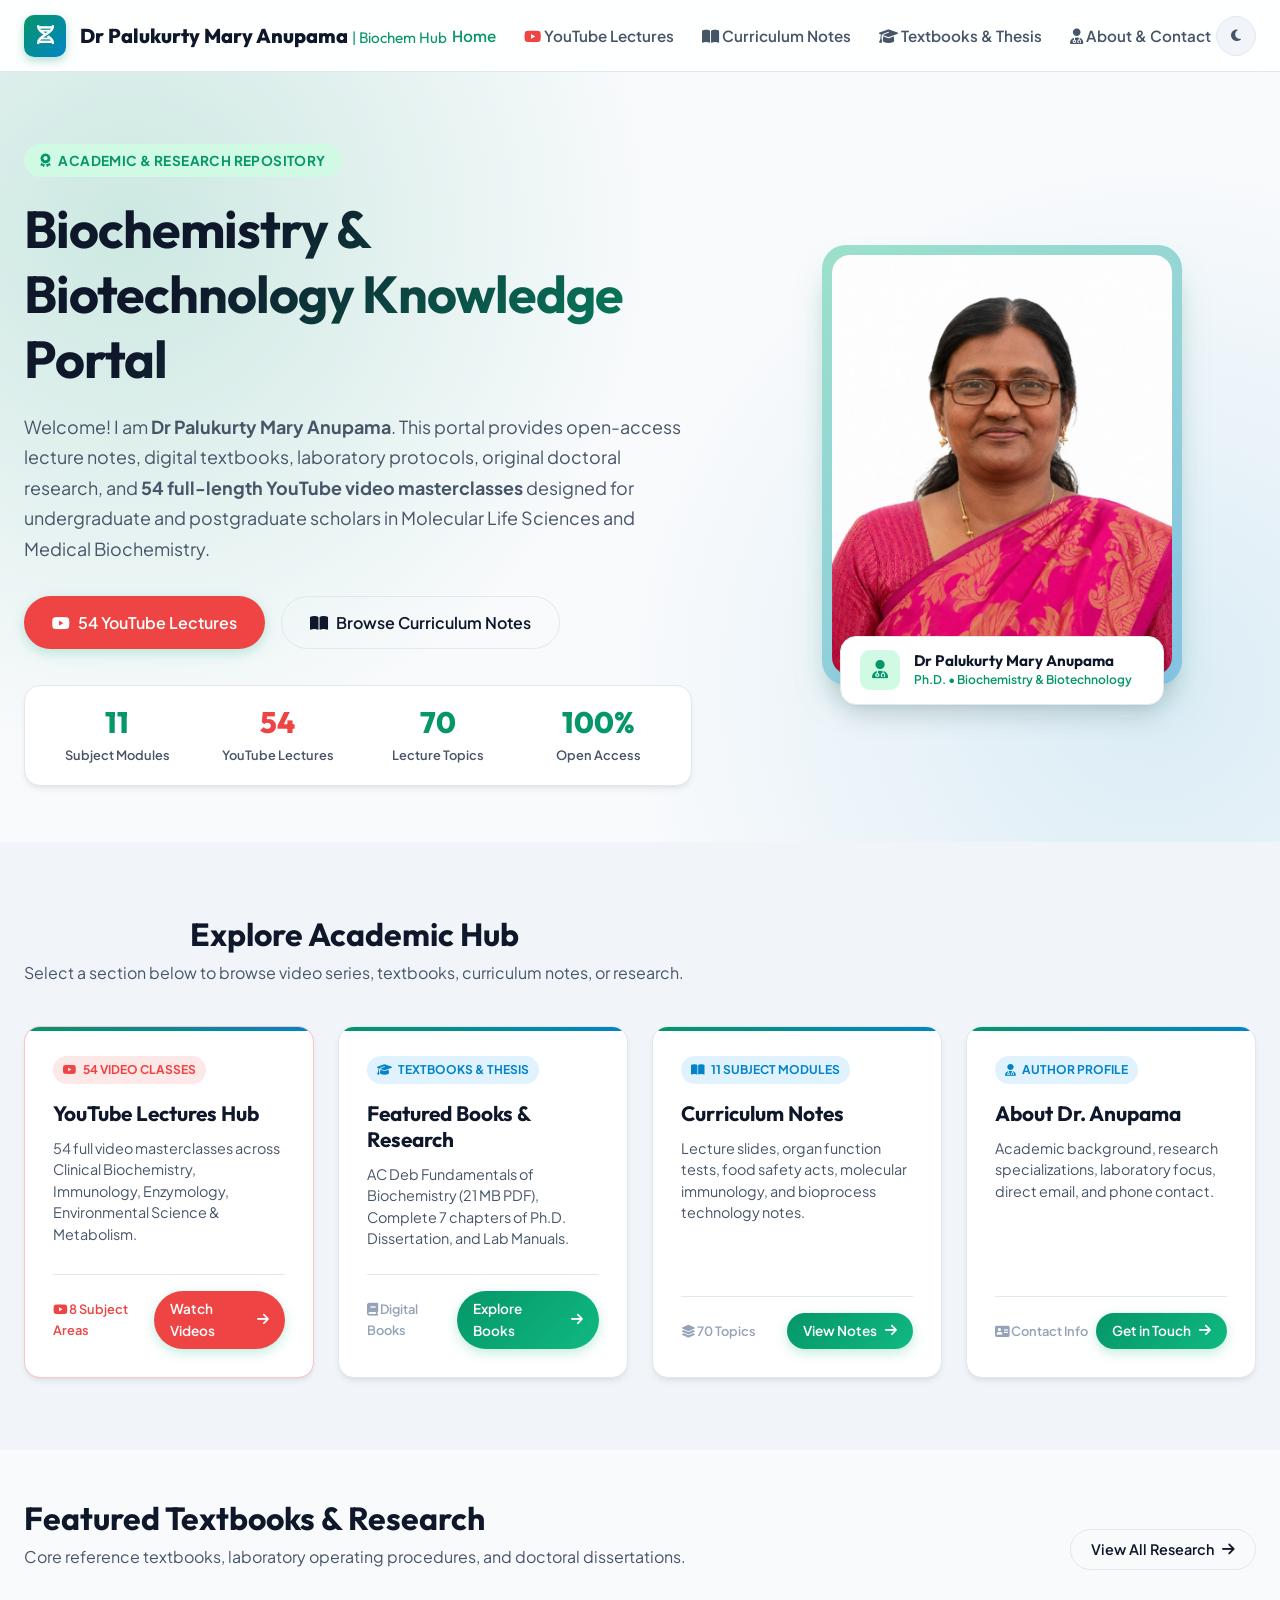
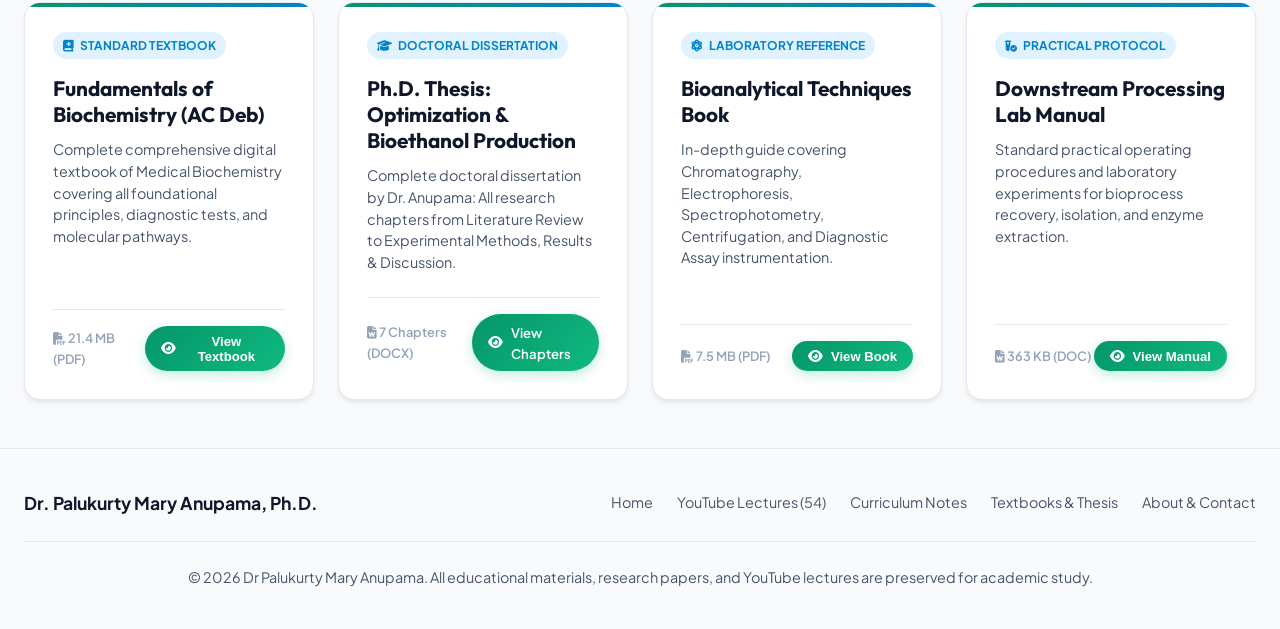
==== commit 2b1a95a1: "feat: convert website to clean multi-page architecture (Home, YouTube, Curriculum, Research, About)" ====
--- a/index.html
+++ b/index.html
@@ -3,29 +3,21 @@
 <head>
   <meta charset="UTF-8">
   <meta name="viewport" content="width=device-width, initial-scale=1.0">
-  <title>Dr Palukurty Mary Anupama | Biochemistry & Biotechnology Academic Hub</title>
-  <meta name="description" content="Official academic repository of Dr Palukurty Mary Anupama: Curated lecture notes, reference textbooks, practical laboratory protocols, and 54 YouTube video lectures in Biochemistry and Biotechnology.">
-  <meta name="keywords" content="Dr Palukurty Mary Anupama, Dr Anupama Biochemistry, Biotechnology, Clinical Biochemistry, Immunology, Enzymology, Metabolism, AC Deb, Ph.D. Thesis, YouTube Lectures">
-  <!-- Canonical URL -->
+  <title>Dr Palukurty Mary Anupama | Biochemistry & Biotechnology Academic Portal</title>
+  <meta name="description" content="Official academic portal of Dr Palukurty Mary Anupama: 54 YouTube video lectures, digital textbooks, laboratory manuals, and research dissertations.">
+  <meta name="keywords" content="Dr Palukurty Mary Anupama, Biochemistry, Biotechnology, AC Deb, Ph.D. Thesis, YouTube Lectures">
   <link rel="canonical" href="https://drmaryanupama-max.github.io/Learn-life-sciences-with-Anupama/">
-  
-  <!-- Google Fonts: Outfit & Plus Jakarta Sans -->
   <link rel="preconnect" href="https://fonts.googleapis.com">
   <link rel="preconnect" href="https://fonts.gstatic.com" crossorigin>
   <link href="https://fonts.googleapis.com/css2?family=Outfit:wght@400;500;600;700;800&family=Plus+Jakarta+Sans:wght@400;500;600;700&display=swap" rel="stylesheet">
-  
-  <!-- FontAwesome 6 Icons -->
   <link rel="stylesheet" href="https://cdnjs.cloudflare.com/ajax/libs/font-awesome/6.5.1/css/all.min.css">
-  
-  <!-- Custom Stylesheet -->
   <link rel="stylesheet" href="style.css">
 </head>
 <body>
-
-  <!-- Navigation Bar -->
+  
   <header class="navbar">
     <div class="container">
-      <a href="#home" class="brand-logo">
+      <a href="index.html" class="brand-logo">
         <div class="brand-icon-wrapper">
           <i class="fa-solid fa-dna"></i>
         </div>
@@ -34,11 +26,7 @@
       
       <nav>
         <ul class="nav-links">
-          <li><a href="#home" class="nav-link active">Home</a></li>
-          <li><a href="#spotlight" class="nav-link">Textbooks & Research</a></li>
-          <li><a href="#youtube-lectures" class="nav-link"><i class="fa-brands fa-youtube" style="color: #ef4444;"></i> YouTube Lectures</a></li>
-          <li><a href="#curriculum" class="nav-link">All Modules</a></li>
-          <li><a href="#about" class="nav-link">About & Contact</a></li>
+          <li><a href="index.html" class="nav-link active">Home</a></li><li><a href="youtube.html" class="nav-link"><i class="fa-brands fa-youtube" style="color: #ef4444;"></i> YouTube Lectures</a></li><li><a href="curriculum.html" class="nav-link"><i class="fa-solid fa-book-open"></i> Curriculum Notes</a></li><li><a href="research.html" class="nav-link"><i class="fa-solid fa-graduation-cap"></i> Textbooks & Thesis</a></li><li><a href="about.html" class="nav-link"><i class="fa-solid fa-user-doctor"></i> About & Contact</a></li>
         </ul>
       </nav>
       
@@ -50,33 +38,32 @@
     </div>
   </header>
 
-  <!-- Hero Section with Dr. Anupama Portrait Spotlight -->
-  <section id="home" class="hero-section">
+
+  <!-- Hero Section -->
+  <section class="hero-section">
     <div class="container">
       <div class="hero-grid">
-        
-        <!-- Left: Headline & Bio Actions -->
         <div class="hero-content">
           <div class="hero-badge">
             <i class="fa-solid fa-award"></i> Academic & Research Repository
           </div>
           <h1 class="hero-title">Biochemistry & Biotechnology Knowledge Portal</h1>
           <p class="hero-subtitle">
-            Welcome! I am <strong>Dr Palukurty Mary Anupama</strong>. This portal provides curated lecture modules, digital textbooks, laboratory protocols, research dissertations, and <strong>54 full-length YouTube video masterclasses</strong> designed for scholars in Molecular Life Sciences and Medical Biochemistry.
+            Welcome! I am <strong>Dr Palukurty Mary Anupama</strong>. This portal provides open-access lecture notes, digital textbooks, laboratory protocols, original doctoral research, and <strong>54 full-length YouTube video masterclasses</strong> designed for undergraduate and postgraduate scholars in Molecular Life Sciences and Medical Biochemistry.
           </p>
           
           <div style="display: flex; gap: 1rem; flex-wrap: wrap;">
-            <a href="#youtube-lectures" class="btn-primary" style="padding: 0.8rem 1.75rem; font-size: 1rem; background: #ef4444; border-color: #ef4444;">
+            <a href="youtube.html" class="btn-primary" style="padding: 0.8rem 1.75rem; font-size: 1rem; background: #ef4444; border-color: #ef4444;">
               <i class="fa-brands fa-youtube"></i> 54 YouTube Lectures
             </a>
-            <a href="#curriculum" class="btn-outline" style="padding: 0.8rem 1.75rem; font-size: 1rem;">
-              <i class="fa-solid fa-book-open"></i> Browse Curriculum
+            <a href="curriculum.html" class="btn-outline" style="padding: 0.8rem 1.75rem; font-size: 1rem;">
+              <i class="fa-solid fa-book-open"></i> Browse Curriculum Notes
             </a>
           </div>
 
           <div class="hero-stats">
             <div class="stat-item">
-              <div class="stat-value" id="statCategories">11</div>
+              <div class="stat-value">11</div>
               <div class="stat-label">Subject Modules</div>
             </div>
             <div class="stat-item">
@@ -84,8 +71,8 @@
               <div class="stat-label">YouTube Lectures</div>
             </div>
             <div class="stat-item">
-              <div class="stat-value" id="statTopics">70</div>
-              <div class="stat-label">Topics & Notes</div>
+              <div class="stat-value">70</div>
+              <div class="stat-label">Lecture Topics</div>
             </div>
             <div class="stat-item">
               <div class="stat-value">100%</div>
@@ -94,7 +81,6 @@
           </div>
         </div>
 
-        <!-- Right: Professional Portrait Card -->
         <div class="hero-portrait-card">
           <div class="portrait-frame">
             <img src="dr_anupama.jpg" alt="Dr Palukurty Mary Anupama - Ph.D. in Biochemistry & Biotechnology" class="portrait-img">
@@ -109,2690 +95,187 @@
             </div>
           </div>
         </div>
-
       </div>
     </div>
   </section>
 
-  <!-- Spotlight Section (Textbooks, Lab Manuals, Thesis) -->
-  <section id="spotlight" class="spotlight-section">
+  <!-- Portal Navigation Hub Cards -->
+  <section style="padding: 4.5rem 0; background: var(--bg-surface-subtle);">
+    <div class="container">
+      <div class="section-header" style="text-align: center; margin-bottom: 2.5rem;">
+        <div>
+          <h2 class="section-title">Explore Academic Hub</h2>
+          <p class="section-subtitle">Select a section below to browse video series, textbooks, curriculum notes, or research.</p>
+        </div>
+      </div>
+
+      <div style="display: grid; grid-template-columns: repeat(auto-fit, minmax(260px, 1fr)); gap: 1.5rem;">
+        <a href="youtube.html" class="spotlight-card" style="text-decoration: none; color: inherit; border-color: rgba(239, 68, 68, 0.3);">
+          <div>
+            <div class="spotlight-badge" style="background: rgba(239, 68, 68, 0.12); color: #ef4444;">
+              <i class="fa-brands fa-youtube"></i> 54 Video Classes
+            </div>
+            <h3 class="spotlight-title">YouTube Lectures Hub</h3>
+            <p class="spotlight-desc">54 full video masterclasses across Clinical Biochemistry, Immunology, Enzymology, Environmental Science & Metabolism.</p>
+          </div>
+          <div class="spotlight-footer">
+            <span class="file-meta-pill" style="color: #ef4444;"><i class="fa-brands fa-youtube"></i> 8 Subject Areas</span>
+            <span class="btn-primary" style="padding: 0.45rem 1rem; font-size: 0.85rem; background: #ef4444; border-color: #ef4444;">
+              Watch Videos <i class="fa-solid fa-arrow-right"></i>
+            </span>
+          </div>
+        </a>
+
+        <a href="research.html" class="spotlight-card" style="text-decoration: none; color: inherit;">
+          <div>
+            <div class="spotlight-badge">
+              <i class="fa-solid fa-graduation-cap"></i> Textbooks & Thesis
+            </div>
+            <h3 class="spotlight-title">Featured Books & Research</h3>
+            <p class="spotlight-desc">AC Deb Fundamentals of Biochemistry (21 MB PDF), Complete 7 chapters of Ph.D. Dissertation, and Lab Manuals.</p>
+          </div>
+          <div class="spotlight-footer">
+            <span class="file-meta-pill"><i class="fa-solid fa-book"></i> Digital Books</span>
+            <span class="btn-primary" style="padding: 0.45rem 1rem; font-size: 0.85rem;">
+              Explore Books <i class="fa-solid fa-arrow-right"></i>
+            </span>
+          </div>
+        </a>
+
+        <a href="curriculum.html" class="spotlight-card" style="text-decoration: none; color: inherit;">
+          <div>
+            <div class="spotlight-badge">
+              <i class="fa-solid fa-book-open"></i> 11 Subject Modules
+            </div>
+            <h3 class="spotlight-title">Curriculum Notes</h3>
+            <p class="spotlight-desc">Lecture slides, organ function tests, food safety acts, molecular immunology, and bioprocess technology notes.</p>
+          </div>
+          <div class="spotlight-footer">
+            <span class="file-meta-pill"><i class="fa-solid fa-layer-group"></i> 70 Topics</span>
+            <span class="btn-primary" style="padding: 0.45rem 1rem; font-size: 0.85rem;">
+              View Notes <i class="fa-solid fa-arrow-right"></i>
+            </span>
+          </div>
+        </a>
+
+        <a href="about.html" class="spotlight-card" style="text-decoration: none; color: inherit;">
+          <div>
+            <div class="spotlight-badge">
+              <i class="fa-solid fa-user-doctor"></i> Author Profile
+            </div>
+            <h3 class="spotlight-title">About Dr. Anupama</h3>
+            <p class="spotlight-desc">Academic background, research specializations, laboratory focus, direct email, and phone contact.</p>
+          </div>
+          <div class="spotlight-footer">
+            <span class="file-meta-pill"><i class="fa-solid fa-address-card"></i> Contact Info</span>
+            <span class="btn-primary" style="padding: 0.45rem 1rem; font-size: 0.85rem;">
+              Get in Touch <i class="fa-solid fa-arrow-right"></i>
+            </span>
+          </div>
+        </a>
+      </div>
+    </div>
+  </section>
+
+  <!-- Featured Spotlight Section (Pre-Rendered Directly in HTML) -->
+  <section class="spotlight-section">
     <div class="container">
       <div class="section-header">
         <div>
-          <h2 class="section-title">Featured Books & Research</h2>
-          <p class="section-subtitle">Core reference textbooks, laboratory operating procedures, and original doctoral dissertations.</p>
-        </div>
-      </div>
-      <div class="spotlight-grid" id="spotlightGrid">
-        <!-- Injected via app.js -->
+          <h2 class="section-title">Featured Textbooks & Research</h2>
+          <p class="section-subtitle">Core reference textbooks, laboratory operating procedures, and doctoral dissertations.</p>
+        </div>
+        <a href="research.html" class="btn-outline" style="padding: 0.5rem 1.25rem;">View All Research <i class="fa-solid fa-arrow-right"></i></a>
+      </div>
+
+      <div class="spotlight-grid">
+        <div class="spotlight-card">
+          <div>
+            <div class="spotlight-badge">
+              <i class="fa-solid fa-book-medical"></i> Standard Textbook
+            </div>
+            <h3 class="spotlight-title">Fundamentals of Biochemistry (AC Deb)</h3>
+            <p class="spotlight-desc">Complete comprehensive digital textbook of Medical Biochemistry covering all foundational principles, diagnostic tests, and molecular pathways.</p>
+          </div>
+          <div class="spotlight-footer">
+            <span class="file-meta-pill"><i class="fa-solid fa-file-pdf"></i> 21.4 MB (PDF)</span>
+            <button onclick="openFile('materials/Clinical%20Biochemistry/fundamentals%20of%20bochemistry%20by%20AC%20Deb.pdf', 'fundamentals of bochemistry by AC Deb.pdf')" class="btn-primary" style="padding: 0.45rem 1rem; font-size: 0.82rem; cursor:pointer; border:none;">
+              <i class="fa-solid fa-eye"></i> View Textbook
+            </button>
+          </div>
+        </div>
+
+        <div class="spotlight-card">
+          <div>
+            <div class="spotlight-badge">
+              <i class="fa-solid fa-graduation-cap"></i> Doctoral Dissertation
+            </div>
+            <h3 class="spotlight-title">Ph.D. Thesis: Optimization & Bioethanol Production</h3>
+            <p class="spotlight-desc">Complete doctoral dissertation by Dr. Anupama: All research chapters from Literature Review to Experimental Methods, Results & Discussion.</p>
+          </div>
+          <div class="spotlight-footer">
+            <span class="file-meta-pill"><i class="fa-solid fa-file-word"></i> 7 Chapters (DOCX)</span>
+            <a href="research.html" class="btn-primary" style="padding: 0.45rem 1rem; font-size: 0.82rem; text-decoration:none;">
+              <i class="fa-solid fa-eye"></i> View Chapters
+            </a>
+          </div>
+        </div>
+
+        <div class="spotlight-card">
+          <div>
+            <div class="spotlight-badge">
+              <i class="fa-solid fa-atom"></i> Laboratory Reference
+            </div>
+            <h3 class="spotlight-title">Bioanalytical Techniques Book</h3>
+            <p class="spotlight-desc">In-depth guide covering Chromatography, Electrophoresis, Spectrophotometry, Centrifugation, and Diagnostic Assay instrumentation.</p>
+          </div>
+          <div class="spotlight-footer">
+            <span class="file-meta-pill"><i class="fa-solid fa-file-pdf"></i> 7.5 MB (PDF)</span>
+            <button onclick="openFile('materials/Bioanalytical%20Techniques%20Book/Analytical%20Techniques%20book.pdf', 'Analytical Techniques book.pdf')" class="btn-primary" style="padding: 0.45rem 1rem; font-size: 0.82rem; cursor:pointer; border:none;">
+              <i class="fa-solid fa-eye"></i> View Book
+            </button>
+          </div>
+        </div>
+
+        <div class="spotlight-card">
+          <div>
+            <div class="spotlight-badge">
+              <i class="fa-solid fa-vial-circle-check"></i> Practical Protocol
+            </div>
+            <h3 class="spotlight-title">Downstream Processing Lab Manual</h3>
+            <p class="spotlight-desc">Standard practical operating procedures and laboratory experiments for bioprocess recovery, isolation, and enzyme extraction.</p>
+          </div>
+          <div class="spotlight-footer">
+            <span class="file-meta-pill"><i class="fa-solid fa-file-word"></i> 363 KB (DOC)</span>
+            <button onclick="openFile('materials/Laboratory%20Manuals/Down%20stream%20processing%20lab%20manual.doc', 'Down stream processing lab manual.doc')" class="btn-primary" style="padding: 0.45rem 1rem; font-size: 0.82rem; cursor:pointer; border:none;">
+              <i class="fa-solid fa-eye"></i> View Manual
+            </button>
+          </div>
+        </div>
       </div>
     </div>
   </section>
 
-  <!-- YouTube Video Lectures Masterclass Hub (Static + Dynamic) -->
-  <section id="youtube-lectures" class="videos-section">
-    <div class="container">
-      <div class="section-header" style="text-align: center; margin-bottom: 2.5rem;">
-        <div>
-          <div class="videos-header-badge">
-            <i class="fa-brands fa-youtube"></i> 54 Video Masterclasses
-          </div>
-          <h2 class="section-title">YouTube Lectures by Subject</h2>
-          <p class="section-subtitle">Click any lecture to start playing immediately on YouTube in a new tab.</p>
-        </div>
-      </div>
-
-      <!-- Video Filter Pills & Search -->
-      <div class="video-search-wrapper">
-        <i class="fa-solid fa-magnifying-glass video-search-icon"></i>
-        <input type="text" id="videoSearchInput" class="video-search-input" placeholder="Search YouTube lectures (e.g. Urea cycle, Liver function, Enzyme kinetics, Antigens)...">
-        <button id="clearVideoSearchBtn" class="video-clear-btn" title="Clear Search">
-          <i class="fa-solid fa-xmark"></i>
-        </button>
-      </div>
-
-      <div class="video-pills-wrap" id="videoSectionPills">
-        <button class="video-pill-btn active" data-vsection="all"><i class="fa-brands fa-youtube" style="color:#ef4444;"></i> All Videos <span class="video-pill-badge">54</span></button>
-<button class="video-pill-btn" data-vsection="Environmental Studies & Ecology">Environmental Studies & Ecology <span class="video-pill-badge">14</span></button>
-<button class="video-pill-btn" data-vsection="Metabolism & Proteins">Metabolism & Proteins <span class="video-pill-badge">8</span></button>
-<button class="video-pill-btn" data-vsection="Food Science & Safety">Food Science & Safety <span class="video-pill-badge">3</span></button>
-<button class="video-pill-btn" data-vsection="Enzymology">Enzymology <span class="video-pill-badge">4</span></button>
-<button class="video-pill-btn" data-vsection="Plant Biochemistry & Microbiology">Plant Biochemistry & Microbiology <span class="video-pill-badge">4</span></button>
-<button class="video-pill-btn" data-vsection="Clinical Biochemistry">Clinical Biochemistry <span class="video-pill-badge">10</span></button>
-<button class="video-pill-btn" data-vsection="Immunology">Immunology <span class="video-pill-badge">8</span></button>
-<button class="video-pill-btn" data-vsection="Public Health & Higher Education">Public Health & Higher Education <span class="video-pill-badge">3</span></button>
-      </div>
-
-      <!-- Video Section Groups Grid (Directly Rendered in DOM) -->
-      <div id="youtubeVideosContainer">
-        
-      <div class="video-section-group" data-section="Environmental Studies & Ecology">
-        <div class="video-section-header">
-          <div class="video-section-title-wrap">
-            <i class="fa-solid fa-leaf"></i>
-            <h3 class="video-section-title">Environmental Studies & Ecology</h3>
-          </div>
-          <span class="video-count-badge">14 Lectures</span>
-        </div>
-        <div class="video-grid">
-          
-            <a href="https://www.youtube.com/watch?v=V6JzW5yzmv0" target="_blank" rel="noopener noreferrer" class="video-card" title="Watch 'Degradation of Phenol' on YouTube in a new tab">
-              <div class="video-thumb-wrapper">
-                <img src="https://img.youtube.com/vi/V6JzW5yzmv0/hqdefault.jpg" alt="Degradation of Phenol" class="video-thumb-img" loading="lazy" onerror="this.src='site_banner.jpg'">
-                <div class="video-play-overlay">
-                  <i class="fa-solid fa-play"></i>
-                </div>
-              </div>
-              <div class="video-card-body">
-                <div>
-                  <div class="video-subject-tag">
-                    <i class="fa-solid fa-tag"></i> Environmental Biochemistry
-                  </div>
-                  <h4 class="video-card-title">Degradation of Phenol</h4>
-                </div>
-                <div class="video-card-footer">
-                  <span style="font-size: 0.78rem; color: #94a3b8; font-weight: 500;">
-                    <i class="fa-solid fa-arrow-up-right-from-square"></i> YouTube
-                  </span>
-                  <div class="video-yt-btn">
-                    <i class="fa-brands fa-youtube"></i> Watch
-                  </div>
-                </div>
-              </div>
-            </a>
-        
-            <a href="https://www.youtube.com/watch?v=-C4auZArAvM" target="_blank" rel="noopener noreferrer" class="video-card" title="Watch 'A Clip of Talk on Earth Hour for FEBA Ministries' on YouTube in a new tab">
-              <div class="video-thumb-wrapper">
-                <img src="https://img.youtube.com/vi/-C4auZArAvM/hqdefault.jpg" alt="A Clip of Talk on Earth Hour for FEBA Ministries" class="video-thumb-img" loading="lazy" onerror="this.src='site_banner.jpg'">
-                <div class="video-play-overlay">
-                  <i class="fa-solid fa-play"></i>
-                </div>
-              </div>
-              <div class="video-card-body">
-                <div>
-                  <div class="video-subject-tag">
-                    <i class="fa-solid fa-tag"></i> Environmental Science
-                  </div>
-                  <h4 class="video-card-title">A Clip of Talk on Earth Hour for FEBA Ministries</h4>
-                </div>
-                <div class="video-card-footer">
-                  <span style="font-size: 0.78rem; color: #94a3b8; font-weight: 500;">
-                    <i class="fa-solid fa-arrow-up-right-from-square"></i> YouTube
-                  </span>
-                  <div class="video-yt-btn">
-                    <i class="fa-brands fa-youtube"></i> Watch
-                  </div>
-                </div>
-              </div>
-            </a>
-        
-            <a href="https://www.youtube.com/watch?v=Qzk-ogp5h20" target="_blank" rel="noopener noreferrer" class="video-card" title="Watch 'Catch the Rain When It Falls, Where It Falls' on YouTube in a new tab">
-              <div class="video-thumb-wrapper">
-                <img src="https://img.youtube.com/vi/Qzk-ogp5h20/hqdefault.jpg" alt="Catch the Rain When It Falls, Where It Falls" class="video-thumb-img" loading="lazy" onerror="this.src='site_banner.jpg'">
-                <div class="video-play-overlay">
-                  <i class="fa-solid fa-play"></i>
-                </div>
-              </div>
-              <div class="video-card-body">
-                <div>
-                  <div class="video-subject-tag">
-                    <i class="fa-solid fa-tag"></i> Environmental Science / Water Conservation
-                  </div>
-                  <h4 class="video-card-title">Catch the Rain When It Falls, Where It Falls</h4>
-                </div>
-                <div class="video-card-footer">
-                  <span style="font-size: 0.78rem; color: #94a3b8; font-weight: 500;">
-                    <i class="fa-solid fa-arrow-up-right-from-square"></i> YouTube
-                  </span>
-                  <div class="video-yt-btn">
-                    <i class="fa-brands fa-youtube"></i> Watch
-                  </div>
-                </div>
-              </div>
-            </a>
-        
-            <a href="https://www.youtube.com/watch?v=__bw2I2coG0" target="_blank" rel="noopener noreferrer" class="video-card" title="Watch 'Environmental Pollution Part II' on YouTube in a new tab">
-              <div class="video-thumb-wrapper">
-                <img src="https://img.youtube.com/vi/__bw2I2coG0/hqdefault.jpg" alt="Environmental Pollution Part II" class="video-thumb-img" loading="lazy" onerror="this.src='site_banner.jpg'">
-                <div class="video-play-overlay">
-                  <i class="fa-solid fa-play"></i>
-                </div>
-              </div>
-              <div class="video-card-body">
-                <div>
-                  <div class="video-subject-tag">
-                    <i class="fa-solid fa-tag"></i> Environmental Science
-                  </div>
-                  <h4 class="video-card-title">Environmental Pollution Part II</h4>
-                </div>
-                <div class="video-card-footer">
-                  <span style="font-size: 0.78rem; color: #94a3b8; font-weight: 500;">
-                    <i class="fa-solid fa-arrow-up-right-from-square"></i> YouTube
-                  </span>
-                  <div class="video-yt-btn">
-                    <i class="fa-brands fa-youtube"></i> Watch
-                  </div>
-                </div>
-              </div>
-            </a>
-        
-            <a href="https://www.youtube.com/watch?v=R5WX2vaS4Is" target="_blank" rel="noopener noreferrer" class="video-card" title="Watch 'Environmental Pollution Part I' on YouTube in a new tab">
-              <div class="video-thumb-wrapper">
-                <img src="https://img.youtube.com/vi/R5WX2vaS4Is/hqdefault.jpg" alt="Environmental Pollution Part I" class="video-thumb-img" loading="lazy" onerror="this.src='site_banner.jpg'">
-                <div class="video-play-overlay">
-                  <i class="fa-solid fa-play"></i>
-                </div>
-              </div>
-              <div class="video-card-body">
-                <div>
-                  <div class="video-subject-tag">
-                    <i class="fa-solid fa-tag"></i> Environmental Science
-                  </div>
-                  <h4 class="video-card-title">Environmental Pollution Part I</h4>
-                </div>
-                <div class="video-card-footer">
-                  <span style="font-size: 0.78rem; color: #94a3b8; font-weight: 500;">
-                    <i class="fa-solid fa-arrow-up-right-from-square"></i> YouTube
-                  </span>
-                  <div class="video-yt-btn">
-                    <i class="fa-brands fa-youtube"></i> Watch
-                  </div>
-                </div>
-              </div>
-            </a>
-        
-            <a href="https://www.youtube.com/watch?v=K0zggKvnG_w" target="_blank" rel="noopener noreferrer" class="video-card" title="Watch 'Biodiversity and Conservation of Biodiversity' on YouTube in a new tab">
-              <div class="video-thumb-wrapper">
-                <img src="https://img.youtube.com/vi/K0zggKvnG_w/hqdefault.jpg" alt="Biodiversity and Conservation of Biodiversity" class="video-thumb-img" loading="lazy" onerror="this.src='site_banner.jpg'">
-                <div class="video-play-overlay">
-                  <i class="fa-solid fa-play"></i>
-                </div>
-              </div>
-              <div class="video-card-body">
-                <div>
-                  <div class="video-subject-tag">
-                    <i class="fa-solid fa-tag"></i> Environmental Science / Biodiversity
-                  </div>
-                  <h4 class="video-card-title">Biodiversity and Conservation of Biodiversity</h4>
-                </div>
-                <div class="video-card-footer">
-                  <span style="font-size: 0.78rem; color: #94a3b8; font-weight: 500;">
-                    <i class="fa-solid fa-arrow-up-right-from-square"></i> YouTube
-                  </span>
-                  <div class="video-yt-btn">
-                    <i class="fa-brands fa-youtube"></i> Watch
-                  </div>
-                </div>
-              </div>
-            </a>
-        
-            <a href="https://www.youtube.com/watch?v=oQD3YrQ5r1I" target="_blank" rel="noopener noreferrer" class="video-card" title="Watch 'Introduction to Ecosystem' on YouTube in a new tab">
-              <div class="video-thumb-wrapper">
-                <img src="https://img.youtube.com/vi/oQD3YrQ5r1I/hqdefault.jpg" alt="Introduction to Ecosystem" class="video-thumb-img" loading="lazy" onerror="this.src='site_banner.jpg'">
-                <div class="video-play-overlay">
-                  <i class="fa-solid fa-play"></i>
-                </div>
-              </div>
-              <div class="video-card-body">
-                <div>
-                  <div class="video-subject-tag">
-                    <i class="fa-solid fa-tag"></i> Environmental Science / Ecology
-                  </div>
-                  <h4 class="video-card-title">Introduction to Ecosystem</h4>
-                </div>
-                <div class="video-card-footer">
-                  <span style="font-size: 0.78rem; color: #94a3b8; font-weight: 500;">
-                    <i class="fa-solid fa-arrow-up-right-from-square"></i> YouTube
-                  </span>
-                  <div class="video-yt-btn">
-                    <i class="fa-brands fa-youtube"></i> Watch
-                  </div>
-                </div>
-              </div>
-            </a>
-        
-            <a href="https://www.youtube.com/watch?v=9JSU9zXuJnA" target="_blank" rel="noopener noreferrer" class="video-card" title="Watch 'Types of Ecosystems' on YouTube in a new tab">
-              <div class="video-thumb-wrapper">
-                <img src="https://img.youtube.com/vi/9JSU9zXuJnA/hqdefault.jpg" alt="Types of Ecosystems" class="video-thumb-img" loading="lazy" onerror="this.src='site_banner.jpg'">
-                <div class="video-play-overlay">
-                  <i class="fa-solid fa-play"></i>
-                </div>
-              </div>
-              <div class="video-card-body">
-                <div>
-                  <div class="video-subject-tag">
-                    <i class="fa-solid fa-tag"></i> Environmental Science / Ecology
-                  </div>
-                  <h4 class="video-card-title">Types of Ecosystems</h4>
-                </div>
-                <div class="video-card-footer">
-                  <span style="font-size: 0.78rem; color: #94a3b8; font-weight: 500;">
-                    <i class="fa-solid fa-arrow-up-right-from-square"></i> YouTube
-                  </span>
-                  <div class="video-yt-btn">
-                    <i class="fa-brands fa-youtube"></i> Watch
-                  </div>
-                </div>
-              </div>
-            </a>
-        
-            <a href="https://www.youtube.com/watch?v=i3IkI_Op4fk" target="_blank" rel="noopener noreferrer" class="video-card" title="Watch 'Ecological Pyramids – Ecosystem' on YouTube in a new tab">
-              <div class="video-thumb-wrapper">
-                <img src="https://img.youtube.com/vi/i3IkI_Op4fk/hqdefault.jpg" alt="Ecological Pyramids – Ecosystem" class="video-thumb-img" loading="lazy" onerror="this.src='site_banner.jpg'">
-                <div class="video-play-overlay">
-                  <i class="fa-solid fa-play"></i>
-                </div>
-              </div>
-              <div class="video-card-body">
-                <div>
-                  <div class="video-subject-tag">
-                    <i class="fa-solid fa-tag"></i> Environmental Science / Ecology
-                  </div>
-                  <h4 class="video-card-title">Ecological Pyramids – Ecosystem</h4>
-                </div>
-                <div class="video-card-footer">
-                  <span style="font-size: 0.78rem; color: #94a3b8; font-weight: 500;">
-                    <i class="fa-solid fa-arrow-up-right-from-square"></i> YouTube
-                  </span>
-                  <div class="video-yt-btn">
-                    <i class="fa-brands fa-youtube"></i> Watch
-                  </div>
-                </div>
-              </div>
-            </a>
-        
-            <a href="https://www.youtube.com/watch?v=uut6pqS5bJQ" target="_blank" rel="noopener noreferrer" class="video-card" title="Watch 'Food Chains of Ecosystem' on YouTube in a new tab">
-              <div class="video-thumb-wrapper">
-                <img src="https://img.youtube.com/vi/uut6pqS5bJQ/hqdefault.jpg" alt="Food Chains of Ecosystem" class="video-thumb-img" loading="lazy" onerror="this.src='site_banner.jpg'">
-                <div class="video-play-overlay">
-                  <i class="fa-solid fa-play"></i>
-                </div>
-              </div>
-              <div class="video-card-body">
-                <div>
-                  <div class="video-subject-tag">
-                    <i class="fa-solid fa-tag"></i> Environmental Science / Ecology
-                  </div>
-                  <h4 class="video-card-title">Food Chains of Ecosystem</h4>
-                </div>
-                <div class="video-card-footer">
-                  <span style="font-size: 0.78rem; color: #94a3b8; font-weight: 500;">
-                    <i class="fa-solid fa-arrow-up-right-from-square"></i> YouTube
-                  </span>
-                  <div class="video-yt-btn">
-                    <i class="fa-brands fa-youtube"></i> Watch
-                  </div>
-                </div>
-              </div>
-            </a>
-        
-            <a href="https://www.youtube.com/watch?v=0HGkq6tzMn8" target="_blank" rel="noopener noreferrer" class="video-card" title="Watch 'Earth Day with FEBA Ministries Online' on YouTube in a new tab">
-              <div class="video-thumb-wrapper">
-                <img src="https://img.youtube.com/vi/0HGkq6tzMn8/hqdefault.jpg" alt="Earth Day with FEBA Ministries Online" class="video-thumb-img" loading="lazy" onerror="this.src='site_banner.jpg'">
-                <div class="video-play-overlay">
-                  <i class="fa-solid fa-play"></i>
-                </div>
-              </div>
-              <div class="video-card-body">
-                <div>
-                  <div class="video-subject-tag">
-                    <i class="fa-solid fa-tag"></i> Environmental Science
-                  </div>
-                  <h4 class="video-card-title">Earth Day with FEBA Ministries Online</h4>
-                </div>
-                <div class="video-card-footer">
-                  <span style="font-size: 0.78rem; color: #94a3b8; font-weight: 500;">
-                    <i class="fa-solid fa-arrow-up-right-from-square"></i> YouTube
-                  </span>
-                  <div class="video-yt-btn">
-                    <i class="fa-brands fa-youtube"></i> Watch
-                  </div>
-                </div>
-              </div>
-            </a>
-        
-            <a href="https://www.youtube.com/watch?v=la0y4uF_laM" target="_blank" rel="noopener noreferrer" class="video-card" title="Watch 'Natural Resources – Water Resources' on YouTube in a new tab">
-              <div class="video-thumb-wrapper">
-                <img src="https://img.youtube.com/vi/la0y4uF_laM/hqdefault.jpg" alt="Natural Resources – Water Resources" class="video-thumb-img" loading="lazy" onerror="this.src='site_banner.jpg'">
-                <div class="video-play-overlay">
-                  <i class="fa-solid fa-play"></i>
-                </div>
-              </div>
-              <div class="video-card-body">
-                <div>
-                  <div class="video-subject-tag">
-                    <i class="fa-solid fa-tag"></i> Environmental Science / Water Resources
-                  </div>
-                  <h4 class="video-card-title">Natural Resources – Water Resources</h4>
-                </div>
-                <div class="video-card-footer">
-                  <span style="font-size: 0.78rem; color: #94a3b8; font-weight: 500;">
-                    <i class="fa-solid fa-arrow-up-right-from-square"></i> YouTube
-                  </span>
-                  <div class="video-yt-btn">
-                    <i class="fa-brands fa-youtube"></i> Watch
-                  </div>
-                </div>
-              </div>
-            </a>
-        
-            <a href="https://www.youtube.com/watch?v=MJUp_WQTCP0" target="_blank" rel="noopener noreferrer" class="video-card" title="Watch 'Natural Resources – Forest Resources' on YouTube in a new tab">
-              <div class="video-thumb-wrapper">
-                <img src="https://img.youtube.com/vi/MJUp_WQTCP0/hqdefault.jpg" alt="Natural Resources – Forest Resources" class="video-thumb-img" loading="lazy" onerror="this.src='site_banner.jpg'">
-                <div class="video-play-overlay">
-                  <i class="fa-solid fa-play"></i>
-                </div>
-              </div>
-              <div class="video-card-body">
-                <div>
-                  <div class="video-subject-tag">
-                    <i class="fa-solid fa-tag"></i> Environmental Science / Forest Resources
-                  </div>
-                  <h4 class="video-card-title">Natural Resources – Forest Resources</h4>
-                </div>
-                <div class="video-card-footer">
-                  <span style="font-size: 0.78rem; color: #94a3b8; font-weight: 500;">
-                    <i class="fa-solid fa-arrow-up-right-from-square"></i> YouTube
-                  </span>
-                  <div class="video-yt-btn">
-                    <i class="fa-brands fa-youtube"></i> Watch
-                  </div>
-                </div>
-              </div>
-            </a>
-        
-            <a href="https://www.youtube.com/watch?v=ddGVCERcJEU" target="_blank" rel="noopener noreferrer" class="video-card" title="Watch 'Multidisciplinary Nature of Environmental Studies' on YouTube in a new tab">
-              <div class="video-thumb-wrapper">
-                <img src="https://img.youtube.com/vi/ddGVCERcJEU/hqdefault.jpg" alt="Multidisciplinary Nature of Environmental Studies" class="video-thumb-img" loading="lazy" onerror="this.src='site_banner.jpg'">
-                <div class="video-play-overlay">
-                  <i class="fa-solid fa-play"></i>
-                </div>
-              </div>
-              <div class="video-card-body">
-                <div>
-                  <div class="video-subject-tag">
-                    <i class="fa-solid fa-tag"></i> Environmental Science
-                  </div>
-                  <h4 class="video-card-title">Multidisciplinary Nature of Environmental Studies</h4>
-                </div>
-                <div class="video-card-footer">
-                  <span style="font-size: 0.78rem; color: #94a3b8; font-weight: 500;">
-                    <i class="fa-solid fa-arrow-up-right-from-square"></i> YouTube
-                  </span>
-                  <div class="video-yt-btn">
-                    <i class="fa-brands fa-youtube"></i> Watch
-                  </div>
-                </div>
-              </div>
-            </a>
-        
-        </div>
-      </div>
-    
-
-      <div class="video-section-group" data-section="Metabolism & Proteins">
-        <div class="video-section-header">
-          <div class="video-section-title-wrap">
-            <i class="fa-solid fa-dna"></i>
-            <h3 class="video-section-title">Metabolism & Proteins</h3>
-          </div>
-          <span class="video-count-badge">8 Lectures</span>
-        </div>
-        <div class="video-grid">
-          
-            <a href="https://www.youtube.com/watch?v=NZQ1RN1GL1M" target="_blank" rel="noopener noreferrer" class="video-card" title="Watch 'Basics of Amino Acids and Proteins' on YouTube in a new tab">
-              <div class="video-thumb-wrapper">
-                <img src="https://img.youtube.com/vi/NZQ1RN1GL1M/hqdefault.jpg" alt="Basics of Amino Acids and Proteins" class="video-thumb-img" loading="lazy" onerror="this.src='site_banner.jpg'">
-                <div class="video-play-overlay">
-                  <i class="fa-solid fa-play"></i>
-                </div>
-              </div>
-              <div class="video-card-body">
-                <div>
-                  <div class="video-subject-tag">
-                    <i class="fa-solid fa-tag"></i> Biochemistry – Proteins
-                  </div>
-                  <h4 class="video-card-title">Basics of Amino Acids and Proteins</h4>
-                </div>
-                <div class="video-card-footer">
-                  <span style="font-size: 0.78rem; color: #94a3b8; font-weight: 500;">
-                    <i class="fa-solid fa-arrow-up-right-from-square"></i> YouTube
-                  </span>
-                  <div class="video-yt-btn">
-                    <i class="fa-brands fa-youtube"></i> Watch
-                  </div>
-                </div>
-              </div>
-            </a>
-        
-            <a href="https://www.youtube.com/watch?v=BE8fT4Jm7fk" target="_blank" rel="noopener noreferrer" class="video-card" title="Watch 'Porphyrin Metabolism' on YouTube in a new tab">
-              <div class="video-thumb-wrapper">
-                <img src="https://img.youtube.com/vi/BE8fT4Jm7fk/hqdefault.jpg" alt="Porphyrin Metabolism" class="video-thumb-img" loading="lazy" onerror="this.src='site_banner.jpg'">
-                <div class="video-play-overlay">
-                  <i class="fa-solid fa-play"></i>
-                </div>
-              </div>
-              <div class="video-card-body">
-                <div>
-                  <div class="video-subject-tag">
-                    <i class="fa-solid fa-tag"></i> Biochemistry – Porphyrin Metabolism
-                  </div>
-                  <h4 class="video-card-title">Porphyrin Metabolism</h4>
-                </div>
-                <div class="video-card-footer">
-                  <span style="font-size: 0.78rem; color: #94a3b8; font-weight: 500;">
-                    <i class="fa-solid fa-arrow-up-right-from-square"></i> YouTube
-                  </span>
-                  <div class="video-yt-btn">
-                    <i class="fa-brands fa-youtube"></i> Watch
-                  </div>
-                </div>
-              </div>
-            </a>
-        
-            <a href="https://www.youtube.com/watch?v=ciJ5XpDuKiM" target="_blank" rel="noopener noreferrer" class="video-card" title="Watch 'Nucleotide Metabolism' on YouTube in a new tab">
-              <div class="video-thumb-wrapper">
-                <img src="https://img.youtube.com/vi/ciJ5XpDuKiM/hqdefault.jpg" alt="Nucleotide Metabolism" class="video-thumb-img" loading="lazy" onerror="this.src='site_banner.jpg'">
-                <div class="video-play-overlay">
-                  <i class="fa-solid fa-play"></i>
-                </div>
-              </div>
-              <div class="video-card-body">
-                <div>
-                  <div class="video-subject-tag">
-                    <i class="fa-solid fa-tag"></i> Biochemistry – Nucleotide Metabolism
-                  </div>
-                  <h4 class="video-card-title">Nucleotide Metabolism</h4>
-                </div>
-                <div class="video-card-footer">
-                  <span style="font-size: 0.78rem; color: #94a3b8; font-weight: 500;">
-                    <i class="fa-solid fa-arrow-up-right-from-square"></i> YouTube
-                  </span>
-                  <div class="video-yt-btn">
-                    <i class="fa-brands fa-youtube"></i> Watch
-                  </div>
-                </div>
-              </div>
-            </a>
-        
-            <a href="https://www.youtube.com/watch?v=aLYc9VDrzLc" target="_blank" rel="noopener noreferrer" class="video-card" title="Watch 'Metabolism of Branched Chain Amino Acids' on YouTube in a new tab">
-              <div class="video-thumb-wrapper">
-                <img src="https://img.youtube.com/vi/aLYc9VDrzLc/hqdefault.jpg" alt="Metabolism of Branched Chain Amino Acids" class="video-thumb-img" loading="lazy" onerror="this.src='site_banner.jpg'">
-                <div class="video-play-overlay">
-                  <i class="fa-solid fa-play"></i>
-                </div>
-              </div>
-              <div class="video-card-body">
-                <div>
-                  <div class="video-subject-tag">
-                    <i class="fa-solid fa-tag"></i> Biochemistry – Amino Acid Metabolism
-                  </div>
-                  <h4 class="video-card-title">Metabolism of Branched Chain Amino Acids</h4>
-                </div>
-                <div class="video-card-footer">
-                  <span style="font-size: 0.78rem; color: #94a3b8; font-weight: 500;">
-                    <i class="fa-solid fa-arrow-up-right-from-square"></i> YouTube
-                  </span>
-                  <div class="video-yt-btn">
-                    <i class="fa-brands fa-youtube"></i> Watch
-                  </div>
-                </div>
-              </div>
-            </a>
-        
-            <a href="https://www.youtube.com/watch?v=_t0l8Y2WeHM" target="_blank" rel="noopener noreferrer" class="video-card" title="Watch 'Glucogenic and Ketogenic Amino Acids' on YouTube in a new tab">
-              <div class="video-thumb-wrapper">
-                <img src="https://img.youtube.com/vi/_t0l8Y2WeHM/hqdefault.jpg" alt="Glucogenic and Ketogenic Amino Acids" class="video-thumb-img" loading="lazy" onerror="this.src='site_banner.jpg'">
-                <div class="video-play-overlay">
-                  <i class="fa-solid fa-play"></i>
-                </div>
-              </div>
-              <div class="video-card-body">
-                <div>
-                  <div class="video-subject-tag">
-                    <i class="fa-solid fa-tag"></i> Biochemistry – Amino Acid Metabolism
-                  </div>
-                  <h4 class="video-card-title">Glucogenic and Ketogenic Amino Acids</h4>
-                </div>
-                <div class="video-card-footer">
-                  <span style="font-size: 0.78rem; color: #94a3b8; font-weight: 500;">
-                    <i class="fa-solid fa-arrow-up-right-from-square"></i> YouTube
-                  </span>
-                  <div class="video-yt-btn">
-                    <i class="fa-brands fa-youtube"></i> Watch
-                  </div>
-                </div>
-              </div>
-            </a>
-        
-            <a href="https://www.youtube.com/watch?v=bJOoaDcwOsQ" target="_blank" rel="noopener noreferrer" class="video-card" title="Watch 'Aromatic Amino Acid Metabolism' on YouTube in a new tab">
-              <div class="video-thumb-wrapper">
-                <img src="https://img.youtube.com/vi/bJOoaDcwOsQ/hqdefault.jpg" alt="Aromatic Amino Acid Metabolism" class="video-thumb-img" loading="lazy" onerror="this.src='site_banner.jpg'">
-                <div class="video-play-overlay">
-                  <i class="fa-solid fa-play"></i>
-                </div>
-              </div>
-              <div class="video-card-body">
-                <div>
-                  <div class="video-subject-tag">
-                    <i class="fa-solid fa-tag"></i> Biochemistry – Amino Acid Metabolism
-                  </div>
-                  <h4 class="video-card-title">Aromatic Amino Acid Metabolism</h4>
-                </div>
-                <div class="video-card-footer">
-                  <span style="font-size: 0.78rem; color: #94a3b8; font-weight: 500;">
-                    <i class="fa-solid fa-arrow-up-right-from-square"></i> YouTube
-                  </span>
-                  <div class="video-yt-btn">
-                    <i class="fa-brands fa-youtube"></i> Watch
-                  </div>
-                </div>
-              </div>
-            </a>
-        
-            <a href="https://www.youtube.com/watch?v=sZbqb0VPenE" target="_blank" rel="noopener noreferrer" class="video-card" title="Watch 'Reactions of Amino Acids' on YouTube in a new tab">
-              <div class="video-thumb-wrapper">
-                <img src="https://img.youtube.com/vi/sZbqb0VPenE/hqdefault.jpg" alt="Reactions of Amino Acids" class="video-thumb-img" loading="lazy" onerror="this.src='site_banner.jpg'">
-                <div class="video-play-overlay">
-                  <i class="fa-solid fa-play"></i>
-                </div>
-              </div>
-              <div class="video-card-body">
-                <div>
-                  <div class="video-subject-tag">
-                    <i class="fa-solid fa-tag"></i> Biochemistry – Amino Acid Metabolism
-                  </div>
-                  <h4 class="video-card-title">Reactions of Amino Acids</h4>
-                </div>
-                <div class="video-card-footer">
-                  <span style="font-size: 0.78rem; color: #94a3b8; font-weight: 500;">
-                    <i class="fa-solid fa-arrow-up-right-from-square"></i> YouTube
-                  </span>
-                  <div class="video-yt-btn">
-                    <i class="fa-brands fa-youtube"></i> Watch
-                  </div>
-                </div>
-              </div>
-            </a>
-        
-            <a href="https://www.youtube.com/watch?v=xCVty2422fY" target="_blank" rel="noopener noreferrer" class="video-card" title="Watch 'Urea Cycle' on YouTube in a new tab">
-              <div class="video-thumb-wrapper">
-                <img src="https://img.youtube.com/vi/xCVty2422fY/hqdefault.jpg" alt="Urea Cycle" class="video-thumb-img" loading="lazy" onerror="this.src='site_banner.jpg'">
-                <div class="video-play-overlay">
-                  <i class="fa-solid fa-play"></i>
-                </div>
-              </div>
-              <div class="video-card-body">
-                <div>
-                  <div class="video-subject-tag">
-                    <i class="fa-solid fa-tag"></i> Biochemistry – Urea Cycle
-                  </div>
-                  <h4 class="video-card-title">Urea Cycle</h4>
-                </div>
-                <div class="video-card-footer">
-                  <span style="font-size: 0.78rem; color: #94a3b8; font-weight: 500;">
-                    <i class="fa-solid fa-arrow-up-right-from-square"></i> YouTube
-                  </span>
-                  <div class="video-yt-btn">
-                    <i class="fa-brands fa-youtube"></i> Watch
-                  </div>
-                </div>
-              </div>
-            </a>
-        
-        </div>
-      </div>
-    
-
-      <div class="video-section-group" data-section="Food Science & Safety">
-        <div class="video-section-header">
-          <div class="video-section-title-wrap">
-            <i class="fa-solid fa-bowl-food"></i>
-            <h3 class="video-section-title">Food Science & Safety</h3>
-          </div>
-          <span class="video-count-badge">3 Lectures</span>
-        </div>
-        <div class="video-grid">
-          
-            <a href="https://www.youtube.com/watch?v=r03QFXTDNKE" target="_blank" rel="noopener noreferrer" class="video-card" title="Watch 'Food Safety Management Tools' on YouTube in a new tab">
-              <div class="video-thumb-wrapper">
-                <img src="https://img.youtube.com/vi/r03QFXTDNKE/hqdefault.jpg" alt="Food Safety Management Tools" class="video-thumb-img" loading="lazy" onerror="this.src='site_banner.jpg'">
-                <div class="video-play-overlay">
-                  <i class="fa-solid fa-play"></i>
-                </div>
-              </div>
-              <div class="video-card-body">
-                <div>
-                  <div class="video-subject-tag">
-                    <i class="fa-solid fa-tag"></i> Food Science / Food Safety
-                  </div>
-                  <h4 class="video-card-title">Food Safety Management Tools</h4>
-                </div>
-                <div class="video-card-footer">
-                  <span style="font-size: 0.78rem; color: #94a3b8; font-weight: 500;">
-                    <i class="fa-solid fa-arrow-up-right-from-square"></i> YouTube
-                  </span>
-                  <div class="video-yt-btn">
-                    <i class="fa-brands fa-youtube"></i> Watch
-                  </div>
-                </div>
-              </div>
-            </a>
-        
-            <a href="https://www.youtube.com/watch?v=nqj0W4jTK-k" target="_blank" rel="noopener noreferrer" class="video-card" title="Watch 'Introduction to Management of Food Hazards' on YouTube in a new tab">
-              <div class="video-thumb-wrapper">
-                <img src="https://img.youtube.com/vi/nqj0W4jTK-k/hqdefault.jpg" alt="Introduction to Management of Food Hazards" class="video-thumb-img" loading="lazy" onerror="this.src='site_banner.jpg'">
-                <div class="video-play-overlay">
-                  <i class="fa-solid fa-play"></i>
-                </div>
-              </div>
-              <div class="video-card-body">
-                <div>
-                  <div class="video-subject-tag">
-                    <i class="fa-solid fa-tag"></i> Food Safety
-                  </div>
-                  <h4 class="video-card-title">Introduction to Management of Food Hazards</h4>
-                </div>
-                <div class="video-card-footer">
-                  <span style="font-size: 0.78rem; color: #94a3b8; font-weight: 500;">
-                    <i class="fa-solid fa-arrow-up-right-from-square"></i> YouTube
-                  </span>
-                  <div class="video-yt-btn">
-                    <i class="fa-brands fa-youtube"></i> Watch
-                  </div>
-                </div>
-              </div>
-            </a>
-        
-            <a href="https://www.youtube.com/watch?v=I8Swbadszj0" target="_blank" rel="noopener noreferrer" class="video-card" title="Watch 'Food Resources' on YouTube in a new tab">
-              <div class="video-thumb-wrapper">
-                <img src="https://img.youtube.com/vi/I8Swbadszj0/hqdefault.jpg" alt="Food Resources" class="video-thumb-img" loading="lazy" onerror="this.src='site_banner.jpg'">
-                <div class="video-play-overlay">
-                  <i class="fa-solid fa-play"></i>
-                </div>
-              </div>
-              <div class="video-card-body">
-                <div>
-                  <div class="video-subject-tag">
-                    <i class="fa-solid fa-tag"></i> Food Science / Nutrition
-                  </div>
-                  <h4 class="video-card-title">Food Resources</h4>
-                </div>
-                <div class="video-card-footer">
-                  <span style="font-size: 0.78rem; color: #94a3b8; font-weight: 500;">
-                    <i class="fa-solid fa-arrow-up-right-from-square"></i> YouTube
-                  </span>
-                  <div class="video-yt-btn">
-                    <i class="fa-brands fa-youtube"></i> Watch
-                  </div>
-                </div>
-              </div>
-            </a>
-        
-        </div>
-      </div>
-    
-
-      <div class="video-section-group" data-section="Enzymology">
-        <div class="video-section-header">
-          <div class="video-section-title-wrap">
-            <i class="fa-solid fa-flask-vial"></i>
-            <h3 class="video-section-title">Enzymology</h3>
-          </div>
-          <span class="video-count-badge">4 Lectures</span>
-        </div>
-        <div class="video-grid">
-          
-            <a href="https://www.youtube.com/watch?v=cv5fRz4WmrA" target="_blank" rel="noopener noreferrer" class="video-card" title="Watch 'Nomenclature of Enzymes' on YouTube in a new tab">
-              <div class="video-thumb-wrapper">
-                <img src="https://img.youtube.com/vi/cv5fRz4WmrA/hqdefault.jpg" alt="Nomenclature of Enzymes" class="video-thumb-img" loading="lazy" onerror="this.src='site_banner.jpg'">
-                <div class="video-play-overlay">
-                  <i class="fa-solid fa-play"></i>
-                </div>
-              </div>
-              <div class="video-card-body">
-                <div>
-                  <div class="video-subject-tag">
-                    <i class="fa-solid fa-tag"></i> Enzymology
-                  </div>
-                  <h4 class="video-card-title">Nomenclature of Enzymes</h4>
-                </div>
-                <div class="video-card-footer">
-                  <span style="font-size: 0.78rem; color: #94a3b8; font-weight: 500;">
-                    <i class="fa-solid fa-arrow-up-right-from-square"></i> YouTube
-                  </span>
-                  <div class="video-yt-btn">
-                    <i class="fa-brands fa-youtube"></i> Watch
-                  </div>
-                </div>
-              </div>
-            </a>
-        
-            <a href="https://www.youtube.com/watch?v=QSpWnIxbrjY" target="_blank" rel="noopener noreferrer" class="video-card" title="Watch 'Introduction to Enzymology' on YouTube in a new tab">
-              <div class="video-thumb-wrapper">
-                <img src="https://img.youtube.com/vi/QSpWnIxbrjY/hqdefault.jpg" alt="Introduction to Enzymology" class="video-thumb-img" loading="lazy" onerror="this.src='site_banner.jpg'">
-                <div class="video-play-overlay">
-                  <i class="fa-solid fa-play"></i>
-                </div>
-              </div>
-              <div class="video-card-body">
-                <div>
-                  <div class="video-subject-tag">
-                    <i class="fa-solid fa-tag"></i> Enzymology
-                  </div>
-                  <h4 class="video-card-title">Introduction to Enzymology</h4>
-                </div>
-                <div class="video-card-footer">
-                  <span style="font-size: 0.78rem; color: #94a3b8; font-weight: 500;">
-                    <i class="fa-solid fa-arrow-up-right-from-square"></i> YouTube
-                  </span>
-                  <div class="video-yt-btn">
-                    <i class="fa-brands fa-youtube"></i> Watch
-                  </div>
-                </div>
-              </div>
-            </a>
-        
-            <a href="https://www.youtube.com/watch?v=-cB0a9TFiPg" target="_blank" rel="noopener noreferrer" class="video-card" title="Watch 'Interaction Between Enzyme and Substrate' on YouTube in a new tab">
-              <div class="video-thumb-wrapper">
-                <img src="https://img.youtube.com/vi/-cB0a9TFiPg/hqdefault.jpg" alt="Interaction Between Enzyme and Substrate" class="video-thumb-img" loading="lazy" onerror="this.src='site_banner.jpg'">
-                <div class="video-play-overlay">
-                  <i class="fa-solid fa-play"></i>
-                </div>
-              </div>
-              <div class="video-card-body">
-                <div>
-                  <div class="video-subject-tag">
-                    <i class="fa-solid fa-tag"></i> Enzymology
-                  </div>
-                  <h4 class="video-card-title">Interaction Between Enzyme and Substrate</h4>
-                </div>
-                <div class="video-card-footer">
-                  <span style="font-size: 0.78rem; color: #94a3b8; font-weight: 500;">
-                    <i class="fa-solid fa-arrow-up-right-from-square"></i> YouTube
-                  </span>
-                  <div class="video-yt-btn">
-                    <i class="fa-brands fa-youtube"></i> Watch
-                  </div>
-                </div>
-              </div>
-            </a>
-        
-            <a href="https://www.youtube.com/watch?v=RRohbEJRePo" target="_blank" rel="noopener noreferrer" class="video-card" title="Watch 'Enzyme Specificity and Active Site' on YouTube in a new tab">
-              <div class="video-thumb-wrapper">
-                <img src="https://img.youtube.com/vi/RRohbEJRePo/hqdefault.jpg" alt="Enzyme Specificity and Active Site" class="video-thumb-img" loading="lazy" onerror="this.src='site_banner.jpg'">
-                <div class="video-play-overlay">
-                  <i class="fa-solid fa-play"></i>
-                </div>
-              </div>
-              <div class="video-card-body">
-                <div>
-                  <div class="video-subject-tag">
-                    <i class="fa-solid fa-tag"></i> Enzymology
-                  </div>
-                  <h4 class="video-card-title">Enzyme Specificity and Active Site</h4>
-                </div>
-                <div class="video-card-footer">
-                  <span style="font-size: 0.78rem; color: #94a3b8; font-weight: 500;">
-                    <i class="fa-solid fa-arrow-up-right-from-square"></i> YouTube
-                  </span>
-                  <div class="video-yt-btn">
-                    <i class="fa-brands fa-youtube"></i> Watch
-                  </div>
-                </div>
-              </div>
-            </a>
-        
-        </div>
-      </div>
-    
-
-      <div class="video-section-group" data-section="Plant Biochemistry & Microbiology">
-        <div class="video-section-header">
-          <div class="video-section-title-wrap">
-            <i class="fa-solid fa-seedling"></i>
-            <h3 class="video-section-title">Plant Biochemistry & Microbiology</h3>
-          </div>
-          <span class="video-count-badge">4 Lectures</span>
-        </div>
-        <div class="video-grid">
-          
-            <a href="https://www.youtube.com/watch?v=4dq8VL_KMd0" target="_blank" rel="noopener noreferrer" class="video-card" title="Watch 'Nitrogen Fixation Part 3 – Assimilation of Nitrogen' on YouTube in a new tab">
-              <div class="video-thumb-wrapper">
-                <img src="https://img.youtube.com/vi/4dq8VL_KMd0/hqdefault.jpg" alt="Nitrogen Fixation Part 3 – Assimilation of Nitrogen" class="video-thumb-img" loading="lazy" onerror="this.src='site_banner.jpg'">
-                <div class="video-play-overlay">
-                  <i class="fa-solid fa-play"></i>
-                </div>
-              </div>
-              <div class="video-card-body">
-                <div>
-                  <div class="video-subject-tag">
-                    <i class="fa-solid fa-tag"></i> Plant Biochemistry
-                  </div>
-                  <h4 class="video-card-title">Nitrogen Fixation Part 3 – Assimilation of Nitrogen</h4>
-                </div>
-                <div class="video-card-footer">
-                  <span style="font-size: 0.78rem; color: #94a3b8; font-weight: 500;">
-                    <i class="fa-solid fa-arrow-up-right-from-square"></i> YouTube
-                  </span>
-                  <div class="video-yt-btn">
-                    <i class="fa-brands fa-youtube"></i> Watch
-                  </div>
-                </div>
-              </div>
-            </a>
-        
-            <a href="https://www.youtube.com/watch?v=F06H7OKroVs" target="_blank" rel="noopener noreferrer" class="video-card" title="Watch 'Nitrogen Fixation Part 2 – Types of Nitrogen Fixation' on YouTube in a new tab">
-              <div class="video-thumb-wrapper">
-                <img src="https://img.youtube.com/vi/F06H7OKroVs/hqdefault.jpg" alt="Nitrogen Fixation Part 2 – Types of Nitrogen Fixation" class="video-thumb-img" loading="lazy" onerror="this.src='site_banner.jpg'">
-                <div class="video-play-overlay">
-                  <i class="fa-solid fa-play"></i>
-                </div>
-              </div>
-              <div class="video-card-body">
-                <div>
-                  <div class="video-subject-tag">
-                    <i class="fa-solid fa-tag"></i> Plant Biochemistry
-                  </div>
-                  <h4 class="video-card-title">Nitrogen Fixation Part 2 – Types of Nitrogen Fixation</h4>
-                </div>
-                <div class="video-card-footer">
-                  <span style="font-size: 0.78rem; color: #94a3b8; font-weight: 500;">
-                    <i class="fa-solid fa-arrow-up-right-from-square"></i> YouTube
-                  </span>
-                  <div class="video-yt-btn">
-                    <i class="fa-brands fa-youtube"></i> Watch
-                  </div>
-                </div>
-              </div>
-            </a>
-        
-            <a href="https://www.youtube.com/watch?v=fxNyJ2gupAU" target="_blank" rel="noopener noreferrer" class="video-card" title="Watch 'Nitrogen Fixation Part 1 – Nitrogen Cycle' on YouTube in a new tab">
-              <div class="video-thumb-wrapper">
-                <img src="https://img.youtube.com/vi/fxNyJ2gupAU/hqdefault.jpg" alt="Nitrogen Fixation Part 1 – Nitrogen Cycle" class="video-thumb-img" loading="lazy" onerror="this.src='site_banner.jpg'">
-                <div class="video-play-overlay">
-                  <i class="fa-solid fa-play"></i>
-                </div>
-              </div>
-              <div class="video-card-body">
-                <div>
-                  <div class="video-subject-tag">
-                    <i class="fa-solid fa-tag"></i> Plant Biochemistry
-                  </div>
-                  <h4 class="video-card-title">Nitrogen Fixation Part 1 – Nitrogen Cycle</h4>
-                </div>
-                <div class="video-card-footer">
-                  <span style="font-size: 0.78rem; color: #94a3b8; font-weight: 500;">
-                    <i class="fa-solid fa-arrow-up-right-from-square"></i> YouTube
-                  </span>
-                  <div class="video-yt-btn">
-                    <i class="fa-brands fa-youtube"></i> Watch
-                  </div>
-                </div>
-              </div>
-            </a>
-        
-            <a href="https://www.youtube.com/watch?v=XcalEBhaMYs" target="_blank" rel="noopener noreferrer" class="video-card" title="Watch 'Introduction to Microbiology' on YouTube in a new tab">
-              <div class="video-thumb-wrapper">
-                <img src="https://img.youtube.com/vi/XcalEBhaMYs/hqdefault.jpg" alt="Introduction to Microbiology" class="video-thumb-img" loading="lazy" onerror="this.src='site_banner.jpg'">
-                <div class="video-play-overlay">
-                  <i class="fa-solid fa-play"></i>
-                </div>
-              </div>
-              <div class="video-card-body">
-                <div>
-                  <div class="video-subject-tag">
-                    <i class="fa-solid fa-tag"></i> Microbiology
-                  </div>
-                  <h4 class="video-card-title">Introduction to Microbiology</h4>
-                </div>
-                <div class="video-card-footer">
-                  <span style="font-size: 0.78rem; color: #94a3b8; font-weight: 500;">
-                    <i class="fa-solid fa-arrow-up-right-from-square"></i> YouTube
-                  </span>
-                  <div class="video-yt-btn">
-                    <i class="fa-brands fa-youtube"></i> Watch
-                  </div>
-                </div>
-              </div>
-            </a>
-        
-        </div>
-      </div>
-    
-
-      <div class="video-section-group" data-section="Clinical Biochemistry">
-        <div class="video-section-header">
-          <div class="video-section-title-wrap">
-            <i class="fa-solid fa-heart-pulse"></i>
-            <h3 class="video-section-title">Clinical Biochemistry</h3>
-          </div>
-          <span class="video-count-badge">10 Lectures</span>
-        </div>
-        <div class="video-grid">
-          
-            <a href="https://www.youtube.com/watch?v=C5PiBhG1NZQ" target="_blank" rel="noopener noreferrer" class="video-card" title="Watch 'Hemoglobin Related Disorders' on YouTube in a new tab">
-              <div class="video-thumb-wrapper">
-                <img src="https://img.youtube.com/vi/C5PiBhG1NZQ/hqdefault.jpg" alt="Hemoglobin Related Disorders" class="video-thumb-img" loading="lazy" onerror="this.src='site_banner.jpg'">
-                <div class="video-play-overlay">
-                  <i class="fa-solid fa-play"></i>
-                </div>
-              </div>
-              <div class="video-card-body">
-                <div>
-                  <div class="video-subject-tag">
-                    <i class="fa-solid fa-tag"></i> Clinical Biochemistry
-                  </div>
-                  <h4 class="video-card-title">Hemoglobin Related Disorders</h4>
-                </div>
-                <div class="video-card-footer">
-                  <span style="font-size: 0.78rem; color: #94a3b8; font-weight: 500;">
-                    <i class="fa-solid fa-arrow-up-right-from-square"></i> YouTube
-                  </span>
-                  <div class="video-yt-btn">
-                    <i class="fa-brands fa-youtube"></i> Watch
-                  </div>
-                </div>
-              </div>
-            </a>
-        
-            <a href="https://www.youtube.com/watch?v=NNaGfkcigKc" target="_blank" rel="noopener noreferrer" class="video-card" title="Watch 'Disorders of Lipid Metabolism' on YouTube in a new tab">
-              <div class="video-thumb-wrapper">
-                <img src="https://img.youtube.com/vi/NNaGfkcigKc/hqdefault.jpg" alt="Disorders of Lipid Metabolism" class="video-thumb-img" loading="lazy" onerror="this.src='site_banner.jpg'">
-                <div class="video-play-overlay">
-                  <i class="fa-solid fa-play"></i>
-                </div>
-              </div>
-              <div class="video-card-body">
-                <div>
-                  <div class="video-subject-tag">
-                    <i class="fa-solid fa-tag"></i> Clinical Biochemistry
-                  </div>
-                  <h4 class="video-card-title">Disorders of Lipid Metabolism</h4>
-                </div>
-                <div class="video-card-footer">
-                  <span style="font-size: 0.78rem; color: #94a3b8; font-weight: 500;">
-                    <i class="fa-solid fa-arrow-up-right-from-square"></i> YouTube
-                  </span>
-                  <div class="video-yt-btn">
-                    <i class="fa-brands fa-youtube"></i> Watch
-                  </div>
-                </div>
-              </div>
-            </a>
-        
-            <a href="https://www.youtube.com/watch?v=7_ywgPVgBfA" target="_blank" rel="noopener noreferrer" class="video-card" title="Watch 'Disorders of Carbohydrate Metabolism' on YouTube in a new tab">
-              <div class="video-thumb-wrapper">
-                <img src="https://img.youtube.com/vi/7_ywgPVgBfA/hqdefault.jpg" alt="Disorders of Carbohydrate Metabolism" class="video-thumb-img" loading="lazy" onerror="this.src='site_banner.jpg'">
-                <div class="video-play-overlay">
-                  <i class="fa-solid fa-play"></i>
-                </div>
-              </div>
-              <div class="video-card-body">
-                <div>
-                  <div class="video-subject-tag">
-                    <i class="fa-solid fa-tag"></i> Clinical Biochemistry
-                  </div>
-                  <h4 class="video-card-title">Disorders of Carbohydrate Metabolism</h4>
-                </div>
-                <div class="video-card-footer">
-                  <span style="font-size: 0.78rem; color: #94a3b8; font-weight: 500;">
-                    <i class="fa-solid fa-arrow-up-right-from-square"></i> YouTube
-                  </span>
-                  <div class="video-yt-btn">
-                    <i class="fa-brands fa-youtube"></i> Watch
-                  </div>
-                </div>
-              </div>
-            </a>
-        
-            <a href="https://www.youtube.com/watch?v=7hR5GMU8oAA" target="_blank" rel="noopener noreferrer" class="video-card" title="Watch 'Kidney Function Tests' on YouTube in a new tab">
-              <div class="video-thumb-wrapper">
-                <img src="https://img.youtube.com/vi/7hR5GMU8oAA/hqdefault.jpg" alt="Kidney Function Tests" class="video-thumb-img" loading="lazy" onerror="this.src='site_banner.jpg'">
-                <div class="video-play-overlay">
-                  <i class="fa-solid fa-play"></i>
-                </div>
-              </div>
-              <div class="video-card-body">
-                <div>
-                  <div class="video-subject-tag">
-                    <i class="fa-solid fa-tag"></i> Clinical Biochemistry
-                  </div>
-                  <h4 class="video-card-title">Kidney Function Tests</h4>
-                </div>
-                <div class="video-card-footer">
-                  <span style="font-size: 0.78rem; color: #94a3b8; font-weight: 500;">
-                    <i class="fa-solid fa-arrow-up-right-from-square"></i> YouTube
-                  </span>
-                  <div class="video-yt-btn">
-                    <i class="fa-brands fa-youtube"></i> Watch
-                  </div>
-                </div>
-              </div>
-            </a>
-        
-            <a href="https://www.youtube.com/watch?v=v7Pz3ulcWd0" target="_blank" rel="noopener noreferrer" class="video-card" title="Watch 'Liver Function Tests' on YouTube in a new tab">
-              <div class="video-thumb-wrapper">
-                <img src="https://img.youtube.com/vi/v7Pz3ulcWd0/hqdefault.jpg" alt="Liver Function Tests" class="video-thumb-img" loading="lazy" onerror="this.src='site_banner.jpg'">
-                <div class="video-play-overlay">
-                  <i class="fa-solid fa-play"></i>
-                </div>
-              </div>
-              <div class="video-card-body">
-                <div>
-                  <div class="video-subject-tag">
-                    <i class="fa-solid fa-tag"></i> Clinical Biochemistry
-                  </div>
-                  <h4 class="video-card-title">Liver Function Tests</h4>
-                </div>
-                <div class="video-card-footer">
-                  <span style="font-size: 0.78rem; color: #94a3b8; font-weight: 500;">
-                    <i class="fa-solid fa-arrow-up-right-from-square"></i> YouTube
-                  </span>
-                  <div class="video-yt-btn">
-                    <i class="fa-brands fa-youtube"></i> Watch
-                  </div>
-                </div>
-              </div>
-            </a>
-        
-            <a href="https://www.youtube.com/watch?v=166NchipvM8" target="_blank" rel="noopener noreferrer" class="video-card" title="Watch 'Sample Collection Methods Used in Clinical Laboratories' on YouTube in a new tab">
-              <div class="video-thumb-wrapper">
-                <img src="https://img.youtube.com/vi/166NchipvM8/hqdefault.jpg" alt="Sample Collection Methods Used in Clinical Laboratories" class="video-thumb-img" loading="lazy" onerror="this.src='site_banner.jpg'">
-                <div class="video-play-overlay">
-                  <i class="fa-solid fa-play"></i>
-                </div>
-              </div>
-              <div class="video-card-body">
-                <div>
-                  <div class="video-subject-tag">
-                    <i class="fa-solid fa-tag"></i> Clinical Biochemistry
-                  </div>
-                  <h4 class="video-card-title">Sample Collection Methods Used in Clinical Laboratories</h4>
-                </div>
-                <div class="video-card-footer">
-                  <span style="font-size: 0.78rem; color: #94a3b8; font-weight: 500;">
-                    <i class="fa-solid fa-arrow-up-right-from-square"></i> YouTube
-                  </span>
-                  <div class="video-yt-btn">
-                    <i class="fa-brands fa-youtube"></i> Watch
-                  </div>
-                </div>
-              </div>
-            </a>
-        
-            <a href="https://www.youtube.com/watch?v=qlaseKcgExA" target="_blank" rel="noopener noreferrer" class="video-card" title="Watch 'Automation in Clinical Laboratories' on YouTube in a new tab">
-              <div class="video-thumb-wrapper">
-                <img src="https://img.youtube.com/vi/qlaseKcgExA/hqdefault.jpg" alt="Automation in Clinical Laboratories" class="video-thumb-img" loading="lazy" onerror="this.src='site_banner.jpg'">
-                <div class="video-play-overlay">
-                  <i class="fa-solid fa-play"></i>
-                </div>
-              </div>
-              <div class="video-card-body">
-                <div>
-                  <div class="video-subject-tag">
-                    <i class="fa-solid fa-tag"></i> Clinical Biochemistry
-                  </div>
-                  <h4 class="video-card-title">Automation in Clinical Laboratories</h4>
-                </div>
-                <div class="video-card-footer">
-                  <span style="font-size: 0.78rem; color: #94a3b8; font-weight: 500;">
-                    <i class="fa-solid fa-arrow-up-right-from-square"></i> YouTube
-                  </span>
-                  <div class="video-yt-btn">
-                    <i class="fa-brands fa-youtube"></i> Watch
-                  </div>
-                </div>
-              </div>
-            </a>
-        
-            <a href="https://www.youtube.com/watch?v=lFkPRZtGHBQ" target="_blank" rel="noopener noreferrer" class="video-card" title="Watch 'Gastric Function Tests' on YouTube in a new tab">
-              <div class="video-thumb-wrapper">
-                <img src="https://img.youtube.com/vi/lFkPRZtGHBQ/hqdefault.jpg" alt="Gastric Function Tests" class="video-thumb-img" loading="lazy" onerror="this.src='site_banner.jpg'">
-                <div class="video-play-overlay">
-                  <i class="fa-solid fa-play"></i>
-                </div>
-              </div>
-              <div class="video-card-body">
-                <div>
-                  <div class="video-subject-tag">
-                    <i class="fa-solid fa-tag"></i> Clinical Biochemistry
-                  </div>
-                  <h4 class="video-card-title">Gastric Function Tests</h4>
-                </div>
-                <div class="video-card-footer">
-                  <span style="font-size: 0.78rem; color: #94a3b8; font-weight: 500;">
-                    <i class="fa-solid fa-arrow-up-right-from-square"></i> YouTube
-                  </span>
-                  <div class="video-yt-btn">
-                    <i class="fa-brands fa-youtube"></i> Watch
-                  </div>
-                </div>
-              </div>
-            </a>
-        
-            <a href="https://www.youtube.com/watch?v=M04o9IULKt0" target="_blank" rel="noopener noreferrer" class="video-card" title="Watch 'Fat Soluble Vitamins' on YouTube in a new tab">
-              <div class="video-thumb-wrapper">
-                <img src="https://img.youtube.com/vi/M04o9IULKt0/hqdefault.jpg" alt="Fat Soluble Vitamins" class="video-thumb-img" loading="lazy" onerror="this.src='site_banner.jpg'">
-                <div class="video-play-overlay">
-                  <i class="fa-solid fa-play"></i>
-                </div>
-              </div>
-              <div class="video-card-body">
-                <div>
-                  <div class="video-subject-tag">
-                    <i class="fa-solid fa-tag"></i> Clinical Biochemistry / Vitamins
-                  </div>
-                  <h4 class="video-card-title">Fat Soluble Vitamins</h4>
-                </div>
-                <div class="video-card-footer">
-                  <span style="font-size: 0.78rem; color: #94a3b8; font-weight: 500;">
-                    <i class="fa-solid fa-arrow-up-right-from-square"></i> YouTube
-                  </span>
-                  <div class="video-yt-btn">
-                    <i class="fa-brands fa-youtube"></i> Watch
-                  </div>
-                </div>
-              </div>
-            </a>
-        
-            <a href="https://www.youtube.com/watch?v=hg0OsRfr-KU" target="_blank" rel="noopener noreferrer" class="video-card" title="Watch 'Introduction to Clinical Biochemistry' on YouTube in a new tab">
-              <div class="video-thumb-wrapper">
-                <img src="https://img.youtube.com/vi/hg0OsRfr-KU/hqdefault.jpg" alt="Introduction to Clinical Biochemistry" class="video-thumb-img" loading="lazy" onerror="this.src='site_banner.jpg'">
-                <div class="video-play-overlay">
-                  <i class="fa-solid fa-play"></i>
-                </div>
-              </div>
-              <div class="video-card-body">
-                <div>
-                  <div class="video-subject-tag">
-                    <i class="fa-solid fa-tag"></i> Clinical Biochemistry
-                  </div>
-                  <h4 class="video-card-title">Introduction to Clinical Biochemistry</h4>
-                </div>
-                <div class="video-card-footer">
-                  <span style="font-size: 0.78rem; color: #94a3b8; font-weight: 500;">
-                    <i class="fa-solid fa-arrow-up-right-from-square"></i> YouTube
-                  </span>
-                  <div class="video-yt-btn">
-                    <i class="fa-brands fa-youtube"></i> Watch
-                  </div>
-                </div>
-              </div>
-            </a>
-        
-        </div>
-      </div>
-    
-
-      <div class="video-section-group" data-section="Immunology">
-        <div class="video-section-header">
-          <div class="video-section-title-wrap">
-            <i class="fa-solid fa-shield-virus"></i>
-            <h3 class="video-section-title">Immunology</h3>
-          </div>
-          <span class="video-count-badge">8 Lectures</span>
-        </div>
-        <div class="video-grid">
-          
-            <a href="https://www.youtube.com/watch?v=YlbTQB2XkeY" target="_blank" rel="noopener noreferrer" class="video-card" title="Watch 'Complement System' on YouTube in a new tab">
-              <div class="video-thumb-wrapper">
-                <img src="https://img.youtube.com/vi/YlbTQB2XkeY/hqdefault.jpg" alt="Complement System" class="video-thumb-img" loading="lazy" onerror="this.src='site_banner.jpg'">
-                <div class="video-play-overlay">
-                  <i class="fa-solid fa-play"></i>
-                </div>
-              </div>
-              <div class="video-card-body">
-                <div>
-                  <div class="video-subject-tag">
-                    <i class="fa-solid fa-tag"></i> Immunology
-                  </div>
-                  <h4 class="video-card-title">Complement System</h4>
-                </div>
-                <div class="video-card-footer">
-                  <span style="font-size: 0.78rem; color: #94a3b8; font-weight: 500;">
-                    <i class="fa-solid fa-arrow-up-right-from-square"></i> YouTube
-                  </span>
-                  <div class="video-yt-btn">
-                    <i class="fa-brands fa-youtube"></i> Watch
-                  </div>
-                </div>
-              </div>
-            </a>
-        
-            <a href="https://www.youtube.com/watch?v=7CneCBaHiWU" target="_blank" rel="noopener noreferrer" class="video-card" title="Watch 'Genetic Control of Antibody Diversity / Secretion of Antibodies' on YouTube in a new tab">
-              <div class="video-thumb-wrapper">
-                <img src="https://img.youtube.com/vi/7CneCBaHiWU/hqdefault.jpg" alt="Genetic Control of Antibody Diversity / Secretion of Antibodies" class="video-thumb-img" loading="lazy" onerror="this.src='site_banner.jpg'">
-                <div class="video-play-overlay">
-                  <i class="fa-solid fa-play"></i>
-                </div>
-              </div>
-              <div class="video-card-body">
-                <div>
-                  <div class="video-subject-tag">
-                    <i class="fa-solid fa-tag"></i> Immunology
-                  </div>
-                  <h4 class="video-card-title">Genetic Control of Antibody Diversity / Secretion of Antibodies</h4>
-                </div>
-                <div class="video-card-footer">
-                  <span style="font-size: 0.78rem; color: #94a3b8; font-weight: 500;">
-                    <i class="fa-solid fa-arrow-up-right-from-square"></i> YouTube
-                  </span>
-                  <div class="video-yt-btn">
-                    <i class="fa-brands fa-youtube"></i> Watch
-                  </div>
-                </div>
-              </div>
-            </a>
-        
-            <a href="https://www.youtube.com/watch?v=iYusR8k6Y-M" target="_blank" rel="noopener noreferrer" class="video-card" title="Watch 'Introduction to Immune System' on YouTube in a new tab">
-              <div class="video-thumb-wrapper">
-                <img src="https://img.youtube.com/vi/iYusR8k6Y-M/hqdefault.jpg" alt="Introduction to Immune System" class="video-thumb-img" loading="lazy" onerror="this.src='site_banner.jpg'">
-                <div class="video-play-overlay">
-                  <i class="fa-solid fa-play"></i>
-                </div>
-              </div>
-              <div class="video-card-body">
-                <div>
-                  <div class="video-subject-tag">
-                    <i class="fa-solid fa-tag"></i> Immunology
-                  </div>
-                  <h4 class="video-card-title">Introduction to Immune System</h4>
-                </div>
-                <div class="video-card-footer">
-                  <span style="font-size: 0.78rem; color: #94a3b8; font-weight: 500;">
-                    <i class="fa-solid fa-arrow-up-right-from-square"></i> YouTube
-                  </span>
-                  <div class="video-yt-btn">
-                    <i class="fa-brands fa-youtube"></i> Watch
-                  </div>
-                </div>
-              </div>
-            </a>
-        
-            <a href="https://www.youtube.com/watch?v=4OZer4q0wTA" target="_blank" rel="noopener noreferrer" class="video-card" title="Watch 'Agglutination and Complement Fixation Reactions' on YouTube in a new tab">
-              <div class="video-thumb-wrapper">
-                <img src="https://img.youtube.com/vi/4OZer4q0wTA/hqdefault.jpg" alt="Agglutination and Complement Fixation Reactions" class="video-thumb-img" loading="lazy" onerror="this.src='site_banner.jpg'">
-                <div class="video-play-overlay">
-                  <i class="fa-solid fa-play"></i>
-                </div>
-              </div>
-              <div class="video-card-body">
-                <div>
-                  <div class="video-subject-tag">
-                    <i class="fa-solid fa-tag"></i> Immunology
-                  </div>
-                  <h4 class="video-card-title">Agglutination and Complement Fixation Reactions</h4>
-                </div>
-                <div class="video-card-footer">
-                  <span style="font-size: 0.78rem; color: #94a3b8; font-weight: 500;">
-                    <i class="fa-solid fa-arrow-up-right-from-square"></i> YouTube
-                  </span>
-                  <div class="video-yt-btn">
-                    <i class="fa-brands fa-youtube"></i> Watch
-                  </div>
-                </div>
-              </div>
-            </a>
-        
-            <a href="https://www.youtube.com/watch?v=e_1bxwFWkxk" target="_blank" rel="noopener noreferrer" class="video-card" title="Watch 'Precipitation Reactions' on YouTube in a new tab">
-              <div class="video-thumb-wrapper">
-                <img src="https://img.youtube.com/vi/e_1bxwFWkxk/hqdefault.jpg" alt="Precipitation Reactions" class="video-thumb-img" loading="lazy" onerror="this.src='site_banner.jpg'">
-                <div class="video-play-overlay">
-                  <i class="fa-solid fa-play"></i>
-                </div>
-              </div>
-              <div class="video-card-body">
-                <div>
-                  <div class="video-subject-tag">
-                    <i class="fa-solid fa-tag"></i> Immunology
-                  </div>
-                  <h4 class="video-card-title">Precipitation Reactions</h4>
-                </div>
-                <div class="video-card-footer">
-                  <span style="font-size: 0.78rem; color: #94a3b8; font-weight: 500;">
-                    <i class="fa-solid fa-arrow-up-right-from-square"></i> YouTube
-                  </span>
-                  <div class="video-yt-btn">
-                    <i class="fa-brands fa-youtube"></i> Watch
-                  </div>
-                </div>
-              </div>
-            </a>
-        
-            <a href="https://www.youtube.com/watch?v=8Y4DfaBkKUw" target="_blank" rel="noopener noreferrer" class="video-card" title="Watch 'Introduction to Ag-Ab Reactions' on YouTube in a new tab">
-              <div class="video-thumb-wrapper">
-                <img src="https://img.youtube.com/vi/8Y4DfaBkKUw/hqdefault.jpg" alt="Introduction to Ag-Ab Reactions" class="video-thumb-img" loading="lazy" onerror="this.src='site_banner.jpg'">
-                <div class="video-play-overlay">
-                  <i class="fa-solid fa-play"></i>
-                </div>
-              </div>
-              <div class="video-card-body">
-                <div>
-                  <div class="video-subject-tag">
-                    <i class="fa-solid fa-tag"></i> Immunology
-                  </div>
-                  <h4 class="video-card-title">Introduction to Ag-Ab Reactions</h4>
-                </div>
-                <div class="video-card-footer">
-                  <span style="font-size: 0.78rem; color: #94a3b8; font-weight: 500;">
-                    <i class="fa-solid fa-arrow-up-right-from-square"></i> YouTube
-                  </span>
-                  <div class="video-yt-btn">
-                    <i class="fa-brands fa-youtube"></i> Watch
-                  </div>
-                </div>
-              </div>
-            </a>
-        
-            <a href="https://www.youtube.com/watch?v=I2T5LTUsA8w" target="_blank" rel="noopener noreferrer" class="video-card" title="Watch 'Antigens' on YouTube in a new tab">
-              <div class="video-thumb-wrapper">
-                <img src="https://img.youtube.com/vi/I2T5LTUsA8w/hqdefault.jpg" alt="Antigens" class="video-thumb-img" loading="lazy" onerror="this.src='site_banner.jpg'">
-                <div class="video-play-overlay">
-                  <i class="fa-solid fa-play"></i>
-                </div>
-              </div>
-              <div class="video-card-body">
-                <div>
-                  <div class="video-subject-tag">
-                    <i class="fa-solid fa-tag"></i> Immunology
-                  </div>
-                  <h4 class="video-card-title">Antigens</h4>
-                </div>
-                <div class="video-card-footer">
-                  <span style="font-size: 0.78rem; color: #94a3b8; font-weight: 500;">
-                    <i class="fa-solid fa-arrow-up-right-from-square"></i> YouTube
-                  </span>
-                  <div class="video-yt-btn">
-                    <i class="fa-brands fa-youtube"></i> Watch
-                  </div>
-                </div>
-              </div>
-            </a>
-        
-            <a href="https://www.youtube.com/watch?v=5achQ-dgvos" target="_blank" rel="noopener noreferrer" class="video-card" title="Watch 'Transplantation Immunology' on YouTube in a new tab">
-              <div class="video-thumb-wrapper">
-                <img src="https://img.youtube.com/vi/5achQ-dgvos/hqdefault.jpg" alt="Transplantation Immunology" class="video-thumb-img" loading="lazy" onerror="this.src='site_banner.jpg'">
-                <div class="video-play-overlay">
-                  <i class="fa-solid fa-play"></i>
-                </div>
-              </div>
-              <div class="video-card-body">
-                <div>
-                  <div class="video-subject-tag">
-                    <i class="fa-solid fa-tag"></i> Immunology
-                  </div>
-                  <h4 class="video-card-title">Transplantation Immunology</h4>
-                </div>
-                <div class="video-card-footer">
-                  <span style="font-size: 0.78rem; color: #94a3b8; font-weight: 500;">
-                    <i class="fa-solid fa-arrow-up-right-from-square"></i> YouTube
-                  </span>
-                  <div class="video-yt-btn">
-                    <i class="fa-brands fa-youtube"></i> Watch
-                  </div>
-                </div>
-              </div>
-            </a>
-        
-        </div>
-      </div>
-    
-
-      <div class="video-section-group" data-section="Public Health & Higher Education">
-        <div class="video-section-header">
-          <div class="video-section-title-wrap">
-            <i class="fa-solid fa-graduation-cap"></i>
-            <h3 class="video-section-title">Public Health & Higher Education</h3>
-          </div>
-          <span class="video-count-badge">3 Lectures</span>
-        </div>
-        <div class="video-grid">
-          
-            <a href="https://www.youtube.com/watch?v=sBhNA1D_XHs" target="_blank" rel="noopener noreferrer" class="video-card" title="Watch '2019 nCoV Pandemic – Strategies for Students and Academics to Overcome Stressful Environment' on YouTube in a new tab">
-              <div class="video-thumb-wrapper">
-                <img src="https://img.youtube.com/vi/sBhNA1D_XHs/hqdefault.jpg" alt="2019 nCoV Pandemic – Strategies for Students and Academics to Overcome Stressful Environment" class="video-thumb-img" loading="lazy" onerror="this.src='site_banner.jpg'">
-                <div class="video-play-overlay">
-                  <i class="fa-solid fa-play"></i>
-                </div>
-              </div>
-              <div class="video-card-body">
-                <div>
-                  <div class="video-subject-tag">
-                    <i class="fa-solid fa-tag"></i> Public Health / COVID-19
-                  </div>
-                  <h4 class="video-card-title">2019 nCoV Pandemic – Strategies for Students and Academics to Overcome Stressful Environment</h4>
-                </div>
-                <div class="video-card-footer">
-                  <span style="font-size: 0.78rem; color: #94a3b8; font-weight: 500;">
-                    <i class="fa-solid fa-arrow-up-right-from-square"></i> YouTube
-                  </span>
-                  <div class="video-yt-btn">
-                    <i class="fa-brands fa-youtube"></i> Watch
-                  </div>
-                </div>
-              </div>
-            </a>
-        
-            <a href="https://www.youtube.com/watch?v=dXF4BGaQxRQ" target="_blank" rel="noopener noreferrer" class="video-card" title="Watch 'Impact of Online Education and the Tools Being Used for Effective Teaching' on YouTube in a new tab">
-              <div class="video-thumb-wrapper">
-                <img src="https://img.youtube.com/vi/dXF4BGaQxRQ/hqdefault.jpg" alt="Impact of Online Education and the Tools Being Used for Effective Teaching" class="video-thumb-img" loading="lazy" onerror="this.src='site_banner.jpg'">
-                <div class="video-play-overlay">
-                  <i class="fa-solid fa-play"></i>
-                </div>
-              </div>
-              <div class="video-card-body">
-                <div>
-                  <div class="video-subject-tag">
-                    <i class="fa-solid fa-tag"></i> Education / COVID-19
-                  </div>
-                  <h4 class="video-card-title">Impact of Online Education and the Tools Being Used for Effective Teaching</h4>
-                </div>
-                <div class="video-card-footer">
-                  <span style="font-size: 0.78rem; color: #94a3b8; font-weight: 500;">
-                    <i class="fa-solid fa-arrow-up-right-from-square"></i> YouTube
-                  </span>
-                  <div class="video-yt-btn">
-                    <i class="fa-brands fa-youtube"></i> Watch
-                  </div>
-                </div>
-              </div>
-            </a>
-        
-            <a href="https://www.youtube.com/watch?v=iAPJSP51b_U" target="_blank" rel="noopener noreferrer" class="video-card" title="Watch 'Challenges in the Fields of Medicine and Diagnostics During Post COVID Era' on YouTube in a new tab">
-              <div class="video-thumb-wrapper">
-                <img src="https://img.youtube.com/vi/iAPJSP51b_U/hqdefault.jpg" alt="Challenges in the Fields of Medicine and Diagnostics During Post COVID Era" class="video-thumb-img" loading="lazy" onerror="this.src='site_banner.jpg'">
-                <div class="video-play-overlay">
-                  <i class="fa-solid fa-play"></i>
-                </div>
-              </div>
-              <div class="video-card-body">
-                <div>
-                  <div class="video-subject-tag">
-                    <i class="fa-solid fa-tag"></i> Public Health / COVID-19
-                  </div>
-                  <h4 class="video-card-title">Challenges in the Fields of Medicine and Diagnostics During Post COVID Era</h4>
-                </div>
-                <div class="video-card-footer">
-                  <span style="font-size: 0.78rem; color: #94a3b8; font-weight: 500;">
-                    <i class="fa-solid fa-arrow-up-right-from-square"></i> YouTube
-                  </span>
-                  <div class="video-yt-btn">
-                    <i class="fa-brands fa-youtube"></i> Watch
-                  </div>
-                </div>
-              </div>
-            </a>
-        
-        </div>
-      </div>
-    
-      </div>
-    </div>
-  </section>
-
-  <!-- Search & Filter Bar Sticky Section for Curriculum -->
-  <section class="search-section" id="curriculum">
-    <div class="container">
-      <div class="section-header" style="margin-bottom: 1.5rem;">
-        <div>
-          <h2 class="section-title">Curriculum Notes & Study Materials</h2>
-          <p class="section-subtitle">Browse all 11 subject modules, lecture slides, and laboratory protocols.</p>
-        </div>
-      </div>
-
-      <div class="search-bar-wrapper">
-        <i class="fa-solid fa-magnifying-glass search-icon"></i>
-        <input type="text" id="searchInput" class="search-input" placeholder="Search study materials (e.g. AC Deb, liver function, antibody, ethanol, unit V)...">
-        <button id="clearSearchBtn" class="clear-search-btn" title="Clear Search">
-          <i class="fa-solid fa-xmark"></i>
-        </button>
-      </div>
-
-      <div class="category-pills" id="categoryPills">
-        <!-- Injected via app.js -->
-      </div>
-    </div>
-  </section>
-
-  <!-- Full Curriculum & Modules Explorer -->
-  <section class="modules-section">
-    <div class="container">
-      <div class="categories-container" id="categoriesContainer">
-        <!-- Injected via app.js -->
-      </div>
-    </div>
-  </section>
-
-  <!-- About Dr. Anupama & Contact Section -->
-  <section id="about" class="about-section">
-    <div class="container">
-      <div class="about-grid">
-        <div class="profile-card">
-          <div class="profile-header">
-            <div class="avatar-wrapper">
-              <img src="profile.jpg" alt="Dr Palukurty Mary Anupama" class="avatar-img">
-            </div>
-            <div>
-              <h2 class="profile-name">Dr Palukurty Mary Anupama</h2>
-              <div class="profile-title">Ph.D. in Biochemistry & Biotechnology</div>
-            </div>
-          </div>
-          
-          <p class="profile-bio">
-            Passionate educator, researcher, and author dedicated to making molecular life sciences, clinical biochemistry, and bioprocess technology engaging and accessible for undergraduate and postgraduate students.
-          </p>
-
-          <div class="contact-cards-grid">
-            <a href="mailto:drmaryanupama@gmail.com" class="contact-card">
-              <div class="contact-icon">
-                <i class="fa-solid fa-envelope"></i>
-              </div>
-              <div>
-                <div class="contact-detail-label">Email Dr. Anupama</div>
-                <div class="contact-detail-val">drmaryanupama@gmail.com</div>
-              </div>
-            </a>
-
-            <a href="tel:+919885808345" class="contact-card">
-              <div class="contact-icon">
-                <i class="fa-solid fa-phone"></i>
-              </div>
-              <div>
-                <div class="contact-detail-label">Direct Phone / WhatsApp</div>
-                <div class="contact-detail-val">+91 9885808345</div>
-              </div>
-            </a>
-          </div>
-        </div>
-
-        <div>
-          <h2 style="font-size: 2rem; margin-bottom: 1rem;">Academic Focus & Specialization</h2>
-          <ul style="list-style: none; display: flex; flex-direction: column; gap: 1rem;">
-            <li style="display: flex; gap: 0.85rem; align-items: flex-start;">
-              <i class="fa-solid fa-circle-check" style="color: var(--primary); margin-top: 0.3rem;"></i>
-              <div>
-                <strong>Clinical Diagnostics & Enzymology:</strong> Organ function assessments, diagnostic markers, and automation in medical laboratories.
-              </div>
-            </li>
-            <li style="display: flex; gap: 0.85rem; align-items: flex-start;">
-              <i class="fa-solid fa-circle-check" style="color: var(--primary); margin-top: 0.3rem;"></i>
-              <div>
-                <strong>Bioprocess & Fermentation Technology:</strong> Bioethanol production optimization, microbial kinetics, and downstream processing.
-              </div>
-            </li>
-            <li style="display: flex; gap: 0.85rem; align-items: flex-start;">
-              <i class="fa-solid fa-circle-check" style="color: var(--primary); margin-top: 0.3rem;"></i>
-              <div>
-                <strong>Molecular Immunology & Cell Biology:</strong> Signal transduction, antibody diversity genetics, and hybridoma technology.
-              </div>
-            </li>
-            <li style="display: flex; gap: 0.85rem; align-items: flex-start;">
-              <i class="fa-solid fa-circle-check" style="color: var(--primary); margin-top: 0.3rem;"></i>
-              <div>
-                <strong>Environmental Science & Natural Resources:</strong> Ecosystem dynamics, ecological pyramids, water and forest conservation.
-              </div>
-            </li>
-          </ul>
-        </div>
-      </div>
-    </div>
-  </section>
-
-  <!-- Document Preview Modal -->
-  <div id="documentModal" class="modal-backdrop">
-    <div class="modal-content">
-      <div class="modal-header">
-        <h3 id="modalDocTitle" class="modal-title">
-          <i class="fa-solid fa-file-lines" style="color: var(--primary);"></i> Document Viewer
-        </h3>
-        <div class="modal-actions">
-          <a id="modalDownloadLink" href="#" target="_blank" class="btn-primary" style="padding: 0.45rem 1rem; font-size: 0.85rem;">
-            <i class="fa-solid fa-download"></i> Download
-          </a>
-          <button id="closeModalBtn" class="btn-close-modal" aria-label="Close Preview">
-            <i class="fa-solid fa-xmark"></i>
-          </button>
-        </div>
-      </div>
-      <div class="modal-body">
-        <iframe id="modalIframe" class="modal-iframe" src=""></iframe>
-      </div>
-    </div>
-  </div>
-
-  <!-- Footer -->
+  
   <footer class="footer">
     <div class="container">
-      <p>© 2026 Dr Palukurty Mary Anupama. All educational materials and YouTube lectures are preserved for academic study and research purposes.</p>
-      <p style="margin-top: 0.5rem; font-size: 0.8rem; color: var(--text-subtle);">
-        Preserved & Modernized Academic Repository • Ready for Git & Web Deployment.
-      </p>
+      <div style="display: flex; justify-content: space-between; align-items: center; flex-wrap: wrap; gap: 1rem; margin-bottom: 1.5rem; padding-bottom: 1.5rem; border-bottom: 1px solid var(--border-subtle);">
+        <div style="font-weight: 700; font-size: 1.1rem; color: var(--text-main);">
+          Dr. Palukurty Mary Anupama, Ph.D.
+        </div>
+        <div style="display: flex; gap: 1.5rem; flex-wrap: wrap;">
+          <a href="index.html" style="color: var(--text-muted); text-decoration: none; font-size: 0.9rem;">Home</a>
+          <a href="youtube.html" style="color: var(--text-muted); text-decoration: none; font-size: 0.9rem;">YouTube Lectures (54)</a>
+          <a href="curriculum.html" style="color: var(--text-muted); text-decoration: none; font-size: 0.9rem;">Curriculum Notes</a>
+          <a href="research.html" style="color: var(--text-muted); text-decoration: none; font-size: 0.9rem;">Textbooks & Thesis</a>
+          <a href="about.html" style="color: var(--text-muted); text-decoration: none; font-size: 0.9rem;">About & Contact</a>
+        </div>
+      </div>
+      <p>© 2026 Dr Palukurty Mary Anupama. All educational materials, research papers, and YouTube lectures are preserved for academic study.</p>
     </div>
   </footer>
 
-  <!-- Embedded Datasets fallback for seamless offline file:// execution -->
-  <script>
-    window.EMBEDDED_DATA = [
-  {
-    "name": "Clinical Biochemistry",
-    "raw_category": "Clinical Biochemistry",
-    "icon": "fa-flask-vial",
-    "badge": "Clinical & Diagnostic",
-    "description": "Comprehensive diagnostics, organ function tests (Liver, Kidney, Gastric), automated biochemistry analyzers, and AC Deb reference materials.",
-    "order": 1,
-    "topics": [
-      {
-        "title": "Clinical Biochemistry",
-        "url": "https://sites.google.com/site/dranupamabiochemistry/clinical-biochemistry",
-        "files": []
-      },
-      {
-        "title": "Text Book for Biochemistry -AC Deb",
-        "url": "https://sites.google.com/site/dranupamabiochemistry/clinical-biochemistry/text-book-for-biochemistry-ac-deb",
-        "files": [
-          {
-            "filename": "fundamentals of bochemistry by AC Deb.pdf",
-            "rel_path": "materials/Clinical%20Biochemistry/fundamentals%20of%20bochemistry%20by%20AC%20Deb.pdf",
-            "size_bytes": 22468756,
-            "size_display": "21.4 MB",
-            "ext": "pdf",
-            "drive_id": "1W7VysaHVbER03bz7h6Aed_MyvALYZ9RB"
-          }
-        ]
-      },
-      {
-        "title": "Scope of Clinical Biochemistry",
-        "url": "https://sites.google.com/site/dranupamabiochemistry/clinical-biochemistry/scope-of-clinical-biochemistry",
-        "files": [
-          {
-            "filename": "Introduction to clinical Biochemistry.pdf",
-            "rel_path": "materials/Clinical%20Biochemistry/Introduction%20to%20clinical%20Biochemistry.pdf",
-            "size_bytes": 250836,
-            "size_display": "245 KB",
-            "ext": "pdf",
-            "drive_id": "1rTa980bDXOG0aHpvU5DA5S70FmZp9M-L"
-          }
-        ]
-      },
-      {
-        "title": "Automation in clinical Biochemistry",
-        "url": "https://sites.google.com/site/dranupamabiochemistry/clinical-biochemistry/automation-in-clinical-biochemistry",
-        "files": [
-          {
-            "filename": "Automation of clinical biochemistry.pdf",
-            "rel_path": "materials/Clinical%20Biochemistry/Automation%20of%20clinical%20biochemistry.pdf",
-            "size_bytes": 1765063,
-            "size_display": "1.7 MB",
-            "ext": "pdf",
-            "drive_id": "1Hw0XRlkDnel31S5S_gUvbhNyxNqiLy1G"
-          }
-        ]
-      },
-      {
-        "title": "Body fluids, their collection and composition",
-        "url": "https://sites.google.com/site/dranupamabiochemistry/clinical-biochemistry/body-fluids-their-collection-and-composition",
-        "files": [
-          {
-            "filename": "Sample collection for website-converted.pdf",
-            "rel_path": "materials/Clinical%20Biochemistry/Sample%20collection%20for%20website-converted.pdf",
-            "size_bytes": 320383,
-            "size_display": "313 KB",
-            "ext": "pdf",
-            "drive_id": "1v9aw-heHXM-TfnUfOrXcuKsyDNVMU89F"
-          },
-          {
-            "filename": "test for csf.pdf",
-            "rel_path": "materials/Clinical%20Biochemistry/test%20for%20csf.pdf",
-            "size_bytes": 329139,
-            "size_display": "321 KB",
-            "ext": "pdf",
-            "drive_id": "1n-Okf80MXpYuciSgSVmeEwJUpi5tScn7"
-          },
-          {
-            "filename": "Normal lab values of blood , csf and urine.pdf",
-            "rel_path": "materials/Clinical%20Biochemistry/Normal%20lab%20values%20of%20blood%20%2C%20csf%20and%20urine.pdf",
-            "size_bytes": 44690,
-            "size_display": "44 KB",
-            "ext": "pdf",
-            "drive_id": "1XFEBod6O-GfNCfNupaz1RU3YV-0DJgRb"
-          }
-        ]
-      },
-      {
-        "title": "Clinical Enzymology",
-        "url": "https://sites.google.com/site/dranupamabiochemistry/clinical-biochemistry/clinical-enzymology",
-        "files": [
-          {
-            "filename": "isoenzymes part 1.pdf",
-            "rel_path": "materials/Clinical%20Biochemistry/isoenzymes%20part%201.pdf",
-            "size_bytes": 186629,
-            "size_display": "182 KB",
-            "ext": "pdf",
-            "drive_id": "1rv7GLIDcR-OK3WWdCKwkN653S19WMZ5X"
-          },
-          {
-            "filename": "functional and non functional pasma enzymes.pdf",
-            "rel_path": "materials/Clinical%20Biochemistry/functional%20and%20non%20functional%20pasma%20enzymes.pdf",
-            "size_bytes": 62878,
-            "size_display": "61 KB",
-            "ext": "pdf",
-            "drive_id": "1gsX2xpExpLhbqnUacAlWteAi2ddpVHA4"
-          }
-        ]
-      },
-      {
-        "title": "Gastric function tests",
-        "url": "https://sites.google.com/site/dranupamabiochemistry/clinical-biochemistry/gastric-function-tests",
-        "files": [
-          {
-            "filename": "Gastric Function _ Gastric Function Test _ Gastric Secretion.pdf",
-            "rel_path": "materials/Clinical%20Biochemistry/Gastric%20Function%20_%20Gastric%20Function%20Test%20_%20Gastric%20Secretion.pdf",
-            "size_bytes": 1182597,
-            "size_display": "1.1 MB",
-            "ext": "pdf",
-            "drive_id": "1O1hmE3uGjBCgAtZhF65zXNaxeBqlN6Ut"
-          }
-        ]
-      },
-      {
-        "title": "Liver function tests",
-        "url": "https://sites.google.com/site/dranupamabiochemistry/clinical-biochemistry/liver-function-tests",
-        "files": [
-          {
-            "filename": "liver function tests nios.docx",
-            "rel_path": "materials/Clinical%20Biochemistry/liver%20function%20tests%20nios.docx",
-            "size_bytes": 131006,
-            "size_display": "128 KB",
-            "ext": "docx",
-            "drive_id": "1K-gAvuuWlufbYt4P56__2yC7HmoxbrEY"
-          },
-          {
-            "filename": "liver function tests.docx",
-            "rel_path": "materials/Clinical%20Biochemistry/liver%20function%20tests.docx",
-            "size_bytes": 32970,
-            "size_display": "32 KB",
-            "ext": "docx",
-            "drive_id": "1usYjwDQJmSlpCtldo93A6PcKqG76K8m8"
-          }
-        ]
-      },
-      {
-        "title": "Kidney function tests",
-        "url": "https://sites.google.com/site/dranupamabiochemistry/clinical-biochemistry/kidney-function-tests",
-        "files": [
-          {
-            "filename": "kidney function tests.pdf",
-            "rel_path": "materials/Clinical%20Biochemistry/kidney%20function%20tests.pdf",
-            "size_bytes": 431247,
-            "size_display": "421 KB",
-            "ext": "pdf",
-            "drive_id": "19dXP7nM_3wmxRqfr0r0piDeI9KAXgJB-"
-          },
-          {
-            "filename": "kidney function test from deb.pdf",
-            "rel_path": "materials/Clinical%20Biochemistry/kidney%20function%20test%20from%20deb.pdf",
-            "size_bytes": 51315,
-            "size_display": "50 KB",
-            "ext": "pdf",
-            "drive_id": "11VyzEtZnJrSq1N8ifRMHvr1FGhtJ_6Fz"
-          }
-        ]
-      },
-      {
-        "title": "Disorders related to metabolism",
-        "url": "https://sites.google.com/site/dranupamabiochemistry/clinical-biochemistry/disorders-related-to-metabolism",
-        "files": [
-          {
-            "filename": "unit V.docx",
-            "rel_path": "materials/Clinical%20Biochemistry/unit%20V.docx",
-            "size_bytes": 416265,
-            "size_display": "407 KB",
-            "ext": "docx",
-            "drive_id": "1T6lKJ1bIlYz4KJRlq4h1pAou4kmRYBd1"
-          }
-        ]
-      }
-    ]
-  },
-  {
-    "name": "Immunology Content",
-    "raw_category": "Immunology Content",
-    "icon": "fa-shield-virus",
-    "badge": "Immunology",
-    "description": "Core concepts of innate & adaptive immunity, antigen-antibody interactions, antibody diversity genetics, MHC, hypersensitivity, vaccines, and hybridoma technology.",
-    "order": 2,
-    "topics": [
-      {
-        "title": "Immunology content",
-        "url": "https://sites.google.com/site/dranupamabiochemistry/immunology-content",
-        "files": []
-      },
-      {
-        "title": "Introduction to Immunity",
-        "url": "https://sites.google.com/site/dranupamabiochemistry/immunology-content/introduction-to-immunity",
-        "files": []
-      },
-      {
-        "title": "Antigens",
-        "url": "https://sites.google.com/site/dranupamabiochemistry/immunology-content/antigens",
-        "files": [
-          {
-            "filename": "ANITGENS.pdf",
-            "rel_path": "materials/Immunology%20Content/ANITGENS.pdf",
-            "size_bytes": 246274,
-            "size_display": "241 KB",
-            "ext": "pdf",
-            "drive_id": "1ncQFjrYJLVlG1vCLIkZAKC379p6oywlw"
-          }
-        ]
-      },
-      {
-        "title": "Antibodies",
-        "url": "https://sites.google.com/site/dranupamabiochemistry/immunology-content/antibodies",
-        "files": []
-      },
-      {
-        "title": "Immune response",
-        "url": "https://sites.google.com/site/dranupamabiochemistry/immunology-content/immune-response",
-        "files": [
-          {
-            "filename": "IMMUNE RESPONSE.doc",
-            "rel_path": "materials/Immunology%20Content/IMMUNE%20RESPONSE.doc",
-            "size_bytes": 195584,
-            "size_display": "191 KB",
-            "ext": "doc",
-            "drive_id": "1aQs80rFdvo8Q_IlMU9INyHmQx_N5Dzux"
-          }
-        ]
-      },
-      {
-        "title": "Antigen - Antibody reactions",
-        "url": "https://sites.google.com/site/dranupamabiochemistry/immunology-content/antigen-antibody-reactions",
-        "files": [
-          {
-            "filename": "ANTIGEN-ANTIBODY REACTIONS.pdf",
-            "rel_path": "materials/Immunology%20Content/ANTIGEN-ANTIBODY%20REACTIONS.pdf",
-            "size_bytes": 2369946,
-            "size_display": "2.3 MB",
-            "ext": "pdf",
-            "drive_id": "1XbhnCrGR-GGWPsHe7vl5O1PDH0z99OvJ"
-          }
-        ]
-      },
-      {
-        "title": "Gentic basis for Antibody diversity",
-        "url": "https://sites.google.com/site/dranupamabiochemistry/immunology-content/gentic-basis-for-antibody-diversity",
-        "files": [
-          {
-            "filename": "GENETIC CONTROL for anitbody diversity.pdf",
-            "rel_path": "materials/Immunology%20Content/GENETIC%20CONTROL%20for%20anitbody%20diversity.pdf",
-            "size_bytes": 309761,
-            "size_display": "303 KB",
-            "ext": "pdf",
-            "drive_id": "1zblh_BSYoejoUZpLNPhB-jclqWeuiFy7"
-          }
-        ]
-      },
-      {
-        "title": "Immune cells",
-        "url": "https://sites.google.com/site/dranupamabiochemistry/immunology-content/immune-cells",
-        "files": []
-      },
-      {
-        "title": "Lymphoid organs",
-        "url": "https://sites.google.com/site/dranupamabiochemistry/immunology-content/lymphoid-organs",
-        "files": [
-          {
-            "filename": "LYMPHOID ORGANS.doc",
-            "rel_path": "materials/Immunology%20Content/LYMPHOID%20ORGANS.doc",
-            "size_bytes": 531968,
-            "size_display": "520 KB",
-            "ext": "doc",
-            "drive_id": "1SkhhgVqEO4Ovo69arsBRrZWNC7DBIkm5"
-          }
-        ]
-      },
-      {
-        "title": "MHC",
-        "url": "https://sites.google.com/site/dranupamabiochemistry/immunology-content/mhc",
-        "files": [
-          {
-            "filename": "MHC.doc",
-            "rel_path": "materials/Immunology%20Content/MHC.doc",
-            "size_bytes": 149504,
-            "size_display": "146 KB",
-            "ext": "doc",
-            "drive_id": "1SPyZcE-hYlJXXWeF4Cle5cBTHwkAkYDC"
-          }
-        ]
-      },
-      {
-        "title": "Hypersensitivity reactions",
-        "url": "https://sites.google.com/site/dranupamabiochemistry/immunology-content/hypersensitivity-reactions",
-        "files": [
-          {
-            "filename": "Hypersensitivity.pdf",
-            "rel_path": "materials/Immunology%20Content/Hypersensitivity.pdf",
-            "size_bytes": 555937,
-            "size_display": "543 KB",
-            "ext": "pdf",
-            "drive_id": "1Fsz8Y4WIad36e-rg5fRuqTGl2myk3LeF"
-          }
-        ]
-      },
-      {
-        "title": "Transplantation Immunology",
-        "url": "https://sites.google.com/site/dranupamabiochemistry/immunology-content/transplantation-immunology",
-        "files": [
-          {
-            "filename": "transplantation immunology.pptx",
-            "rel_path": "materials/Immunology%20Content/transplantation%20immunology.pptx",
-            "size_bytes": 2586021,
-            "size_display": "2.5 MB",
-            "ext": "pptx",
-            "drive_id": "13Wb6MP4Uv1MuvOeb-mGkyfb4lnCdFDCs"
-          },
-          {
-            "filename": "TRANSPLANTATION.pdf",
-            "rel_path": "materials/Immunology%20Content/TRANSPLANTATION.pdf",
-            "size_bytes": 340658,
-            "size_display": "333 KB",
-            "ext": "pdf",
-            "drive_id": "1Neq3Q6APyBaj-JL__1yRSZ6FXXfaHlCh"
-          }
-        ]
-      },
-      {
-        "title": "Tumor Immunology",
-        "url": "https://sites.google.com/site/dranupamabiochemistry/immunology-content/tumor-immunology",
-        "files": [
-          {
-            "filename": "TUMOR IMMUNOLOGY.pdf",
-            "rel_path": "materials/Immunology%20Content/TUMOR%20IMMUNOLOGY.pdf",
-            "size_bytes": 447437,
-            "size_display": "437 KB",
-            "ext": "pdf",
-            "drive_id": "1QRt3fCtyPMIcJ8s_dGIpS9AyVIXz-w-R"
-          }
-        ]
-      },
-      {
-        "title": "Vaccines",
-        "url": "https://sites.google.com/site/dranupamabiochemistry/immunology-content/vaccines",
-        "files": [
-          {
-            "filename": "vaccines.pdf",
-            "rel_path": "materials/Immunology%20Content/vaccines.pdf",
-            "size_bytes": 126819,
-            "size_display": "124 KB",
-            "ext": "pdf",
-            "drive_id": "1KHjkKcYtV9Y4ZxBG0BtPVIsV0Yv5QqyX"
-          }
-        ]
-      },
-      {
-        "title": "Hybridoma Technology",
-        "url": "https://sites.google.com/site/dranupamabiochemistry/immunology-content/hybridoma-technology",
-        "files": [
-          {
-            "filename": "HYBRIDOMA-converted.pdf",
-            "rel_path": "materials/Immunology%20Content/HYBRIDOMA-converted.pdf",
-            "size_bytes": 187837,
-            "size_display": "183 KB",
-            "ext": "pdf",
-            "drive_id": "1VIPHh47W3PolaSZxpYbmcClPci3Fq5iK"
-          }
-        ]
-      },
-      {
-        "title": "Introduction to Immunology",
-        "url": "https://sites.google.com/site/dranupamabiochemistry/immunology-content/introduction-to-immunology_1",
-        "files": []
-      },
-      {
-        "title": "Introduction to Immunology",
-        "url": "https://sites.google.com/site/dranupamabiochemistry/immunology-content/introduction-to-immunology",
-        "files": []
-      },
-      {
-        "title": "Immunity",
-        "url": "https://sites.google.com/site/dranupamabiochemistry/immunology-content/immunity",
-        "files": []
-      }
-    ]
-  },
-  {
-    "name": "Intermediary Metabolism",
-    "raw_category": "Intermediary Metabolism",
-    "icon": "fa-dna",
-    "badge": "Metabolism & Nutrition",
-    "description": "Detailed biochemical pathways covering amino acid metabolism, vitamins, essential minerals, nutritional biochemistry, and nucleotide dynamics.",
-    "order": 3,
-    "topics": [
-      {
-        "title": "Intermediary metabolism",
-        "url": "https://sites.google.com/site/dranupamabiochemistry/intermediary-metabolism",
-        "files": []
-      },
-      {
-        "title": "Porphyrin metabolism",
-        "url": "https://sites.google.com/site/dranupamabiochemistry/intermediary-metabolism/porphyrin-metabolism",
-        "files": []
-      },
-      {
-        "title": "vitamins",
-        "url": "https://sites.google.com/site/dranupamabiochemistry/intermediary-metabolism/vitamins",
-        "files": [
-          {
-            "filename": "vitamins.pdf",
-            "rel_path": "materials/Intermediary%20Metabolism/vitamins.pdf",
-            "size_bytes": 151076,
-            "size_display": "148 KB",
-            "ext": "pdf",
-            "drive_id": "1wRxyo_L_U1e-yyoBLgor9JdKe8Ole7el"
-          }
-        ]
-      },
-      {
-        "title": "Nutritional Biochemistry",
-        "url": "https://sites.google.com/site/dranupamabiochemistry/intermediary-metabolism/nutritional-biochemistry",
-        "files": [
-          {
-            "filename": "nutritional biochemistry.pdf",
-            "rel_path": "materials/Intermediary%20Metabolism/nutritional%20biochemistry.pdf",
-            "size_bytes": 554508,
-            "size_display": "542 KB",
-            "ext": "pdf",
-            "drive_id": "1w4t-93NbELeC1b4EU599K2ap27vX0UX9"
-          }
-        ]
-      },
-      {
-        "title": "Minerals",
-        "url": "https://sites.google.com/site/dranupamabiochemistry/intermediary-metabolism/minerals",
-        "files": [
-          {
-            "filename": "minerals.pdf",
-            "rel_path": "materials/Intermediary%20Metabolism/minerals.pdf",
-            "size_bytes": 151368,
-            "size_display": "148 KB",
-            "ext": "pdf",
-            "drive_id": "1kjF5T9HMjiyKzDA0iI-LblconZ1o4Tg9"
-          }
-        ]
-      },
-      {
-        "title": "Amino acid metabolism",
-        "url": "https://sites.google.com/site/dranupamabiochemistry/intermediary-metabolism/amino-acid-metabolism",
-        "files": []
-      },
-      {
-        "title": "Nucleotide metabolism",
-        "url": "https://sites.google.com/site/dranupamabiochemistry/intermediary-metabolism/nucleotide-metabolism",
-        "files": []
-      }
-    ]
-  },
-  {
-    "name": "Enzymology",
-    "raw_category": "Enzymology",
-    "icon": "fa-atom",
-    "badge": "Biocatalysis",
-    "description": "Enzyme kinetics, isolation, purification methodologies, industrial immobilization techniques, and foundational principles.",
-    "order": 4,
-    "topics": [
-      {
-        "title": "Enzymology",
-        "url": "https://sites.google.com/site/dranupamabiochemistry/enzymology",
-        "files": []
-      },
-      {
-        "title": "Isolaiton and purification of Enzymes",
-        "url": "https://sites.google.com/site/dranupamabiochemistry/enzymology/isolaiton-and-purification-of-enzymes",
-        "files": [
-          {
-            "filename": "Enzyme isolation and Purification.pdf",
-            "rel_path": "materials/Enzymology/Enzyme%20isolation%20and%20Purification.pdf",
-            "size_bytes": 362645,
-            "size_display": "354 KB",
-            "ext": "pdf",
-            "drive_id": "1vFSgaPYbZ8EeZKxOK14N8-AEeWd9UhQf"
-          },
-          {
-            "filename": "unit 4 material.pdf",
-            "rel_path": "materials/Enzymology/unit%204%20material.pdf",
-            "size_bytes": 8125121,
-            "size_display": "7.7 MB",
-            "ext": "pdf",
-            "drive_id": "1KAYwCUbhf1jYTLlIciy5CA9lcnqqmeXH"
-          }
-        ]
-      },
-      {
-        "title": "Immobilization of enzymes",
-        "url": "https://sites.google.com/site/dranupamabiochemistry/enzymology/immobilization-of-enzymes",
-        "files": []
-      },
-      {
-        "title": "Material fo Enzyme isolation and purification from text book",
-        "url": "https://sites.google.com/site/dranupamabiochemistry/enzymology/material-fo-enzyme-isolation-and-purification-from-text-book",
-        "files": []
-      },
-      {
-        "title": "Introduction to enzymology",
-        "url": "https://sites.google.com/site/dranupamabiochemistry/enzymology/introduction-to-enzymology",
-        "files": []
-      }
-    ]
-  },
-  {
-    "name": "Cell Biology",
-    "raw_category": "Cell Biology",
-    "icon": "fa-microscope",
-    "badge": "Cellular Science",
-    "description": "Cellular architecture, cell cycle regulation, signal transduction pathways, cell-cell communication, advanced microscopy, and complete book draft.",
-    "order": 5,
-    "topics": [
-      {
-        "title": "Cell Biology",
-        "url": "https://sites.google.com/site/dranupamabiochemistry/cell-biology",
-        "files": []
-      },
-      {
-        "title": "Cell structure",
-        "url": "https://sites.google.com/site/dranupamabiochemistry/cell-biology/cell-structure",
-        "files": [
-          {
-            "filename": "Cell structure Introduction.pdf",
-            "rel_path": "materials/Cell%20Biology/Cell%20structure%20Introduction.pdf",
-            "size_bytes": 245943,
-            "size_display": "240 KB",
-            "ext": "pdf",
-            "drive_id": "1zDXdhOIW3Nb2bHTtAVvfEEORW9ulwcrp"
-          }
-        ]
-      },
-      {
-        "title": "Cell Cycle and its regulation",
-        "url": "https://sites.google.com/site/dranupamabiochemistry/cell-biology/cell-cycle-and-its-regulation",
-        "files": [
-          {
-            "filename": "cell cycle and its regulation.pdf",
-            "rel_path": "materials/Cell%20Biology/cell%20cycle%20and%20its%20regulation.pdf",
-            "size_bytes": 1126756,
-            "size_display": "1.1 MB",
-            "ext": "pdf",
-            "drive_id": "1GB_lmxkCfCx8DPgFN5Vd1MviNm7okvea"
-          }
-        ]
-      },
-      {
-        "title": "Cell signalling",
-        "url": "https://sites.google.com/site/dranupamabiochemistry/cell-biology/cell-signalling",
-        "files": [
-          {
-            "filename": "cell signaling.pdf",
-            "rel_path": "materials/Cell%20Biology/cell%20signaling.pdf",
-            "size_bytes": 1561213,
-            "size_display": "1.5 MB",
-            "ext": "pdf",
-            "drive_id": "1LbKN7nv1ZfhxTHo8Ew6EmvSNH3VrQNXl"
-          }
-        ]
-      },
-      {
-        "title": "Cell - cell communication",
-        "url": "https://sites.google.com/site/dranupamabiochemistry/cell-biology/cell-cell-communication",
-        "files": [
-          {
-            "filename": "Cell-cell communication final.pdf",
-            "rel_path": "materials/Cell%20Biology/Cell-cell%20communication%20final.pdf",
-            "size_bytes": 4018775,
-            "size_display": "3.8 MB",
-            "ext": "pdf",
-            "drive_id": "1f4YZ1Aeq3qt6vFu8EA6J8tyU20Nn9wUD"
-          }
-        ]
-      },
-      {
-        "title": "Techniques in cell biology",
-        "url": "https://sites.google.com/site/dranupamabiochemistry/cell-biology/techniques-in-cell-biology",
-        "files": [
-          {
-            "filename": "Techniques in cell biology.pdf",
-            "rel_path": "materials/Cell%20Biology/Techniques%20in%20cell%20biology.pdf",
-            "size_bytes": 681326,
-            "size_display": "665 KB",
-            "ext": "pdf",
-            "drive_id": "1Bqbrvy6JQnuNQ8PZWg5FOPe-U1-X43w4"
-          }
-        ]
-      },
-      {
-        "title": "Draft of cell biology book",
-        "url": "https://sites.google.com/site/dranupamabiochemistry/cell-biology/draft-of-cell-biology-book",
-        "files": [
-          {
-            "filename": "Cell Biology book.pdf",
-            "rel_path": "materials/Cell%20Biology/Cell%20Biology%20book.pdf",
-            "size_bytes": 11745335,
-            "size_display": "11.2 MB",
-            "ext": "pdf",
-            "drive_id": "1iypab2llkOD-kbxNJNR4andyWucdNvXo"
-          }
-        ]
-      }
-    ]
-  },
-  {
-    "name": "Food Safety & Quality Management",
-    "raw_category": "Food Safety And Quality Management",
-    "icon": "fa-wheat-awn",
-    "badge": "Food Tech & Quality",
-    "description": "Food safety hazards management, international food standards, adulteration acts (Units I-IV), agri-food dynamics, and quality assurance.",
-    "order": 6,
-    "topics": [
-      {
-        "title": "Food safety and quality management",
-        "url": "https://sites.google.com/site/dranupamabiochemistry/food-safety-and-quality-management",
-        "files": [
-          {
-            "filename": "food hazards in detail.pdf",
-            "rel_path": "materials/Food%20Safety%20And%20Quality%20Management/food%20hazards%20in%20detail.pdf",
-            "size_bytes": 615719,
-            "size_display": "601 KB",
-            "ext": "pdf",
-            "drive_id": "10OFNnHFrnfYpdvF0shk4f0ePlelSJDDu"
-          },
-          {
-            "filename": "Management of hazards in food.pptx",
-            "rel_path": "materials/Food%20Safety%20And%20Quality%20Management/Management%20of%20hazards%20in%20food.pptx",
-            "size_bytes": 9886326,
-            "size_display": "9.4 MB",
-            "ext": "pptx",
-            "drive_id": "1BvStw-ONUrdx9-e75Evn42z_YcFZIuZI"
-          },
-          {
-            "filename": "management of food hazards notes.pdf",
-            "rel_path": "materials/Food%20Safety%20And%20Quality%20Management/management%20of%20food%20hazards%20notes.pdf",
-            "size_bytes": 738204,
-            "size_display": "721 KB",
-            "ext": "pdf",
-            "drive_id": "1BfTxdfZ_ZFcqeA7IVjfbEHcj_bmC_yCv"
-          },
-          {
-            "filename": "Food laws and Food standards.pdf",
-            "rel_path": "materials/Food%20Safety%20And%20Quality%20Management/Food%20laws%20and%20Food%20standards.pdf",
-            "size_bytes": 401829,
-            "size_display": "392 KB",
-            "ext": "pdf",
-            "drive_id": "1r9ZyJL-aQ69iU5Zr1dWUuZtWfI5UeqNm"
-          }
-        ]
-      },
-      {
-        "title": "Introduction to Food safety",
-        "url": "https://sites.google.com/site/dranupamabiochemistry/food-safety-and-quality-management/introduction-to-food-safety",
-        "files": [
-          {
-            "filename": "Food Safety Hazards introduction.docx",
-            "rel_path": "materials/Food%20Safety%20And%20Quality%20Management/Food%20Safety%20Hazards%20introduction.docx",
-            "size_bytes": 32213,
-            "size_display": "31 KB",
-            "ext": "docx",
-            "drive_id": "1VndXV3BxE854Tx-zOFRltqV6LPGnIv1w"
-          },
-          {
-            "filename": "food hazards part 2.docx",
-            "rel_path": "materials/Food%20Safety%20And%20Quality%20Management/food%20hazards%20part%202.docx",
-            "size_bytes": 607973,
-            "size_display": "594 KB",
-            "ext": "docx",
-            "drive_id": "1KN8WNhqsRybjZ2I6J6SjVe5bxnc7Ga4u"
-          }
-        ]
-      },
-      {
-        "title": "Management of Food Hazards",
-        "url": "https://sites.google.com/site/dranupamabiochemistry/food-safety-and-quality-management/management-of-food-hazards",
-        "files": [
-          {
-            "filename": "management of food hazards notes.pdf",
-            "rel_path": "materials/Food%20Safety%20And%20Quality%20Management/management%20of%20food%20hazards%20notes.pdf",
-            "size_bytes": 738204,
-            "size_display": "721 KB",
-            "ext": "pdf",
-            "drive_id": "1BfTxdfZ_ZFcqeA7IVjfbEHcj_bmC_yCv"
-          }
-        ]
-      },
-      {
-        "title": "Food laws, Food Standards and Recent concerns",
-        "url": "https://sites.google.com/site/dranupamabiochemistry/food-safety-and-quality-management/food-laws-food-standards-and-recent-concerns",
-        "files": [
-          {
-            "filename": "Food laws and Food standards.pdf",
-            "rel_path": "materials/Food%20Safety%20And%20Quality%20Management/Food%20laws%20and%20Food%20standards.pdf",
-            "size_bytes": 401829,
-            "size_display": "392 KB",
-            "ext": "pdf",
-            "drive_id": "1r9ZyJL-aQ69iU5Zr1dWUuZtWfI5UeqNm"
-          },
-          {
-            "filename": "Food adulteration acts part II.pptx",
-            "rel_path": "materials/Food%20Safety%20And%20Quality%20Management/Food%20adulteration%20acts%20part%20II.pptx",
-            "size_bytes": 276393,
-            "size_display": "270 KB",
-            "ext": "pptx",
-            "drive_id": "1vQPGwxG1qncAYltYoDkgZ4TnqvqSFuhi"
-          },
-          {
-            "filename": "Food adultration unit part IV.pptx",
-            "rel_path": "materials/Food%20Safety%20And%20Quality%20Management/Food%20adultration%20unit%20part%20IV.pptx",
-            "size_bytes": 808647,
-            "size_display": "790 KB",
-            "ext": "pptx",
-            "drive_id": "1fzon15jc-yBvO0-fzEP5sw42unWwwVLA"
-          },
-          {
-            "filename": "Food adulteration acts part Iii.pptx",
-            "rel_path": "materials/Food%20Safety%20And%20Quality%20Management/Food%20adulteration%20acts%20part%20Iii.pptx",
-            "size_bytes": 897658,
-            "size_display": "877 KB",
-            "ext": "pptx",
-            "drive_id": "1XczIG3u7cMlhI9yPxUbu6ad23OSIvdBN"
-          },
-          {
-            "filename": "Food adulteration acts unit III part I.pptx",
-            "rel_path": "materials/Food%20Safety%20And%20Quality%20Management/Food%20adulteration%20acts%20unit%20III%20part%20I.pptx",
-            "size_bytes": 1587161,
-            "size_display": "1.5 MB",
-            "ext": "pptx",
-            "drive_id": "1duECb8FnSqxbuVZj4d28yvtmTr6-C1VF"
-          }
-        ]
-      },
-      {
-        "title": "Food Quality",
-        "url": "https://sites.google.com/site/dranupamabiochemistry/food-safety-and-quality-management/food-quality",
-        "files": [
-          {
-            "filename": "agri food system dynamics.docx",
-            "rel_path": "materials/Food%20Safety%20And%20Quality%20Management/agri%20food%20system%20dynamics.docx",
-            "size_bytes": 15234,
-            "size_display": "15 KB",
-            "ext": "docx",
-            "drive_id": "1fFQSOrv9JEEThEOc2tT51fEwOuI3i1Tj"
-          },
-          {
-            "filename": "Food quality management.pdf",
-            "rel_path": "materials/Food%20Safety%20And%20Quality%20Management/Food%20quality%20management.pdf",
-            "size_bytes": 346375,
-            "size_display": "338 KB",
-            "ext": "pdf",
-            "drive_id": "1tmMtKn9qilh2QvCq73YRzB6jYxshl5kg"
-          },
-          {
-            "filename": "unit 4 part 2 material.pdf",
-            "rel_path": "materials/Food%20Safety%20And%20Quality%20Management/unit%204%20part%202%20material.pdf",
-            "size_bytes": 184730,
-            "size_display": "180 KB",
-            "ext": "pdf",
-            "drive_id": "1qtwIHGEdysWAEC_pbFAml7jvepcsl7Qw"
-          }
-        ]
-      }
-    ]
-  },
-  {
-    "name": "Ph.D. Thesis (Bioethanol Production)",
-    "raw_category": "My Ph D Thesis Optimization And Production Of Ethanol",
-    "icon": "fa-graduation-cap",
-    "badge": "Doctoral Research",
-    "description": "Original Ph.D. dissertation on the optimization and bioethanol production by Dr. Anupama: complete chapters from Literature Review to Results & References.",
-    "order": 7,
-    "topics": [
-      {
-        "title": "My Ph.D Thesis- Optimization and production of Ethanol",
-        "url": "https://sites.google.com/site/dranupamabiochemistry/my-ph-d-thesis-optimization-and-production-of-ethanol",
-        "files": []
-      },
-      {
-        "title": "Title pages and Index",
-        "url": "https://sites.google.com/site/dranupamabiochemistry/my-ph-d-thesis-optimization-and-production-of-ethanol/title-pages-and-index",
-        "files": [
-          {
-            "filename": "start pages with front pge and index.docx",
-            "rel_path": "materials/My%20Ph%20D%20Thesis%20Optimization%20And%20Production%20Of%20Ethanol/start%20pages%20with%20front%20pge%20and%20index.docx",
-            "size_bytes": 10028751,
-            "size_display": "9.6 MB",
-            "ext": "docx",
-            "drive_id": "1yEqXMGWlMOz124f6BilvxpPQnD-dTARZ"
-          }
-        ]
-      },
-      {
-        "title": "Introduction",
-        "url": "https://sites.google.com/site/dranupamabiochemistry/my-ph-d-thesis-optimization-and-production-of-ethanol/introduction",
-        "files": [
-          {
-            "filename": "introduction.docx",
-            "rel_path": "materials/My%20Ph%20D%20Thesis%20Optimization%20And%20Production%20Of%20Ethanol/introduction.docx",
-            "size_bytes": 1421979,
-            "size_display": "1.4 MB",
-            "ext": "docx",
-            "drive_id": "1aIwSzmGGmUIiksLs4fLArXBpgX8HCu55"
-          }
-        ]
-      },
-      {
-        "title": "Literature Review",
-        "url": "https://sites.google.com/site/dranupamabiochemistry/my-ph-d-thesis-optimization-and-production-of-ethanol/literature-review",
-        "files": [
-          {
-            "filename": "literature review.docx",
-            "rel_path": "materials/My%20Ph%20D%20Thesis%20Optimization%20And%20Production%20Of%20Ethanol/literature%20review.docx",
-            "size_bytes": 14731658,
-            "size_display": "14.0 MB",
-            "ext": "docx",
-            "drive_id": "1QFQPw4TZRkCRK-s9k6m4Q1UTH-00C9B0"
-          }
-        ]
-      },
-      {
-        "title": "Materials and Methods",
-        "url": "https://sites.google.com/site/dranupamabiochemistry/my-ph-d-thesis-optimization-and-production-of-ethanol/materials-and-methods",
-        "files": [
-          {
-            "filename": "materials and methods.docx",
-            "rel_path": "materials/My%20Ph%20D%20Thesis%20Optimization%20And%20Production%20Of%20Ethanol/materials%20and%20methods.docx",
-            "size_bytes": 1756068,
-            "size_display": "1.7 MB",
-            "ext": "docx",
-            "drive_id": "185rKn6m0TKvq3rz4VSaSngqLRj3fsvsx"
-          }
-        ]
-      },
-      {
-        "title": "Results and Discussion",
-        "url": "https://sites.google.com/site/dranupamabiochemistry/my-ph-d-thesis-optimization-and-production-of-ethanol/results-and-discussion",
-        "files": [
-          {
-            "filename": "Results and discussion.docx",
-            "rel_path": "materials/My%20Ph%20D%20Thesis%20Optimization%20And%20Production%20Of%20Ethanol/Results%20and%20discussion.docx",
-            "size_bytes": 24349887,
-            "size_display": "23.2 MB",
-            "ext": "docx",
-            "drive_id": "1A_BrZgRojYk75oOsFIK-_8YrA20N8Aj3"
-          }
-        ]
-      },
-      {
-        "title": "Summary and Conclusion",
-        "url": "https://sites.google.com/site/dranupamabiochemistry/my-ph-d-thesis-optimization-and-production-of-ethanol/summary-and-conclusion",
-        "files": [
-          {
-            "filename": "summray and conclusion.docx",
-            "rel_path": "materials/My%20Ph%20D%20Thesis%20Optimization%20And%20Production%20Of%20Ethanol/summray%20and%20conclusion.docx",
-            "size_bytes": 16762,
-            "size_display": "16 KB",
-            "ext": "docx",
-            "drive_id": "1PT1WlWYPPBYa825Da2VD6YVUF2m6A5o8"
-          }
-        ]
-      },
-      {
-        "title": "References",
-        "url": "https://sites.google.com/site/dranupamabiochemistry/my-ph-d-thesis-optimization-and-production-of-ethanol/references",
-        "files": [
-          {
-            "filename": "bibliography.pdf",
-            "rel_path": "materials/My%20Ph%20D%20Thesis%20Optimization%20And%20Production%20Of%20Ethanol/bibliography.pdf",
-            "size_bytes": 6425689,
-            "size_display": "6.1 MB",
-            "ext": "pdf",
-            "drive_id": "1DdFEhoIowd3fbkx-J3XIhuP-ldCbDNBV"
-          }
-        ]
-      }
-    ]
-  },
-  {
-    "name": "Bioanalytical Techniques",
-    "raw_category": "Bioanalytical Techniques Book",
-    "icon": "fa-book-medical",
-    "badge": "Textbook & Reference",
-    "description": "Complete reference text on bioanalytical instrumentation, chromatography, electrophoresis, spectroscopy, and analytical techniques.",
-    "order": 8,
-    "topics": [
-      {
-        "title": "Bioanalytical techniques book",
-        "url": "https://sites.google.com/site/dranupamabiochemistry/bioanalytical-techniques-book",
-        "files": [
-          {
-            "filename": "Analytical Techniques book.pdf",
-            "rel_path": "materials/Bioanalytical%20Techniques%20Book/Analytical%20Techniques%20book.pdf",
-            "size_bytes": 7900083,
-            "size_display": "7.5 MB",
-            "ext": "pdf",
-            "drive_id": "1u9xvaPN_B3MTVrjw00T6Vw3dO39xHf1G"
-          }
-        ]
-      }
-    ]
-  },
-  {
-    "name": "Human Physiology",
-    "raw_category": "Human Physiology",
-    "icon": "fa-heart-pulse",
-    "badge": "Physiology",
-    "description": "Detailed physiological systems including cardiovascular dynamics, lymphatic circulation, and respiratory mechanics.",
-    "order": 9,
-    "topics": [
-      {
-        "title": "Human Physiology",
-        "url": "https://sites.google.com/site/dranupamabiochemistry/human-physiology",
-        "files": []
-      },
-      {
-        "title": "Cardiovasular system",
-        "url": "https://sites.google.com/site/dranupamabiochemistry/human-physiology/cardiovasular-system",
-        "files": [
-          {
-            "filename": "Human physiology(BCH1801)- unit 1- cardiovasular system and lymphatic system.pptx",
-            "rel_path": "materials/Human%20Physiology/Human%20physiology%28BCH1801%29-%20unit%201-%20cardiovasular%20system%20and%20lymphatic%20system.pptx",
-            "size_bytes": 1800487,
-            "size_display": "1.7 MB",
-            "ext": "pptx",
-            "drive_id": "1VDqn1x2WrT50Ebg2B2oCQImcd_yi1efo"
-          }
-        ]
-      },
-      {
-        "title": "Lymphatic system",
-        "url": "https://sites.google.com/site/dranupamabiochemistry/human-physiology/lymphatic-system",
-        "files": [
-          {
-            "filename": "Human Physiology(BCH1801)-unit 1- lymphatic system.pptx",
-            "rel_path": "materials/Human%20Physiology/Human%20Physiology%28BCH1801%29-unit%201-%20lymphatic%20system.pptx",
-            "size_bytes": 1445728,
-            "size_display": "1.4 MB",
-            "ext": "pptx",
-            "drive_id": "1N8-_AjNdtENueGbv8u6seDOV9ELegAMy"
-          }
-        ]
-      },
-      {
-        "title": "Respiratory system",
-        "url": "https://sites.google.com/site/dranupamabiochemistry/human-physiology/respiratory-system",
-        "files": [
-          {
-            "filename": "Human Physiology(BCH1801)-unit 2- respiratory system.pptx",
-            "rel_path": "materials/Human%20Physiology/Human%20Physiology%28BCH1801%29-unit%202-%20respiratory%20system.pptx",
-            "size_bytes": 2077393,
-            "size_display": "2.0 MB",
-            "ext": "pptx",
-            "drive_id": "1dxnbCG5rrqcRg1YQ3yHfQrLNQNq8qZz6"
-          }
-        ]
-      }
-    ]
-  },
-  {
-    "name": "Laboratory Manuals",
-    "raw_category": "Laboratory Manuals",
-    "icon": "fa-vial-circle-check",
-    "badge": "Practical & Lab",
-    "description": "Practical protocols, standard operating procedures, and Downstream Processing laboratory manual for undergraduate & postgraduate curricula.",
-    "order": 10,
-    "topics": [
-      {
-        "title": "Laboratory Manuals",
-        "url": "https://sites.google.com/site/dranupamabiochemistry/laboratory-manuals",
-        "files": []
-      },
-      {
-        "title": "Downstream processing lab manual",
-        "url": "https://sites.google.com/site/dranupamabiochemistry/laboratory-manuals/downstream-processing-lab-manual",
-        "files": [
-          {
-            "filename": "Down stream processing lab manual.doc",
-            "rel_path": "materials/Laboratory%20Manuals/Down%20stream%20processing%20lab%20manual.doc",
-            "size_bytes": 371712,
-            "size_display": "363 KB",
-            "ext": "doc",
-            "drive_id": "1xXtwnel-eiAcwj3--rfL1HW2wp3rfTNf"
-          }
-        ]
-      }
-    ]
-  },
-  {
-    "name": "Home",
-    "raw_category": "Home",
-    "icon": "fa-leaf",
-    "badge": "General & Ecology",
-    "description": "Foundational environmental studies, biodiversity, natural resources conservation, and general course introductions.",
-    "order": 11,
-    "topics": [
-      {
-        "title": "Environmental studies",
-        "url": "https://sites.google.com/site/dranupamabiochemistry/home/environmental-studies",
-        "files": []
-      },
-      {
-        "title": "Natural resources",
-        "url": "https://sites.google.com/site/dranupamabiochemistry/home/environmental-studies/natural-resources",
-        "files": []
-      }
-    ]
-  }
-];
-    window.EMBEDDED_VIDEOS = [{"sno": 1, "subject": "Environmental Biochemistry", "title": "Degradation of Phenol", "url": "https://www.youtube.com/watch?v=V6JzW5yzmv0", "videoId": "V6JzW5yzmv0", "thumbnail": "https://img.youtube.com/vi/V6JzW5yzmv0/hqdefault.jpg", "section": "Environmental Studies & Ecology"}, {"sno": 2, "subject": "Biochemistry \u2013 Proteins", "title": "Basics of Amino Acids and Proteins", "url": "https://www.youtube.com/watch?v=NZQ1RN1GL1M", "videoId": "NZQ1RN1GL1M", "thumbnail": "https://img.youtube.com/vi/NZQ1RN1GL1M/hqdefault.jpg", "section": "Metabolism & Proteins"}, {"sno": 3, "subject": "Food Science / Food Safety", "title": "Food Safety Management Tools", "url": "https://www.youtube.com/watch?v=r03QFXTDNKE", "videoId": "r03QFXTDNKE", "thumbnail": "https://img.youtube.com/vi/r03QFXTDNKE/hqdefault.jpg", "section": "Food Science & Safety"}, {"sno": 4, "subject": "Food Safety", "title": "Introduction to Management of Food Hazards", "url": "https://www.youtube.com/watch?v=nqj0W4jTK-k", "videoId": "nqj0W4jTK-k", "thumbnail": "https://img.youtube.com/vi/nqj0W4jTK-k/hqdefault.jpg", "section": "Food Science & Safety"}, {"sno": 5, "subject": "Enzymology", "title": "Nomenclature of Enzymes", "url": "https://www.youtube.com/watch?v=cv5fRz4WmrA", "videoId": "cv5fRz4WmrA", "thumbnail": "https://img.youtube.com/vi/cv5fRz4WmrA/hqdefault.jpg", "section": "Enzymology"}, {"sno": 6, "subject": "Enzymology", "title": "Introduction to Enzymology", "url": "https://www.youtube.com/watch?v=QSpWnIxbrjY", "videoId": "QSpWnIxbrjY", "thumbnail": "https://img.youtube.com/vi/QSpWnIxbrjY/hqdefault.jpg", "section": "Enzymology"}, {"sno": 7, "subject": "Enzymology", "title": "Interaction Between Enzyme and Substrate", "url": "https://www.youtube.com/watch?v=-cB0a9TFiPg", "videoId": "-cB0a9TFiPg", "thumbnail": "https://img.youtube.com/vi/-cB0a9TFiPg/hqdefault.jpg", "section": "Enzymology"}, {"sno": 8, "subject": "Enzymology", "title": "Enzyme Specificity and Active Site", "url": "https://www.youtube.com/watch?v=RRohbEJRePo", "videoId": "RRohbEJRePo", "thumbnail": "https://img.youtube.com/vi/RRohbEJRePo/hqdefault.jpg", "section": "Enzymology"}, {"sno": 9, "subject": "Plant Biochemistry", "title": "Nitrogen Fixation Part 3 \u2013 Assimilation of Nitrogen", "url": "https://www.youtube.com/watch?v=4dq8VL_KMd0", "videoId": "4dq8VL_KMd0", "thumbnail": "https://img.youtube.com/vi/4dq8VL_KMd0/hqdefault.jpg", "section": "Plant Biochemistry & Microbiology"}, {"sno": 10, "subject": "Plant Biochemistry", "title": "Nitrogen Fixation Part 2 \u2013 Types of Nitrogen Fixation", "url": "https://www.youtube.com/watch?v=F06H7OKroVs", "videoId": "F06H7OKroVs", "thumbnail": "https://img.youtube.com/vi/F06H7OKroVs/hqdefault.jpg", "section": "Plant Biochemistry & Microbiology"}, {"sno": 11, "subject": "Plant Biochemistry", "title": "Nitrogen Fixation Part 1 \u2013 Nitrogen Cycle", "url": "https://www.youtube.com/watch?v=fxNyJ2gupAU", "videoId": "fxNyJ2gupAU", "thumbnail": "https://img.youtube.com/vi/fxNyJ2gupAU/hqdefault.jpg", "section": "Plant Biochemistry & Microbiology"}, {"sno": 12, "subject": "Microbiology", "title": "Introduction to Microbiology", "url": "https://www.youtube.com/watch?v=XcalEBhaMYs", "videoId": "XcalEBhaMYs", "thumbnail": "https://img.youtube.com/vi/XcalEBhaMYs/hqdefault.jpg", "section": "Plant Biochemistry & Microbiology"}, {"sno": 13, "subject": "Environmental Science", "title": "A Clip of Talk on Earth Hour for FEBA Ministries", "url": "https://www.youtube.com/watch?v=-C4auZArAvM", "videoId": "-C4auZArAvM", "thumbnail": "https://img.youtube.com/vi/-C4auZArAvM/hqdefault.jpg", "section": "Environmental Studies & Ecology"}, {"sno": 14, "subject": "Environmental Science / Water Conservation", "title": "Catch the Rain When It Falls, Where It Falls", "url": "https://www.youtube.com/watch?v=Qzk-ogp5h20", "videoId": "Qzk-ogp5h20", "thumbnail": "https://img.youtube.com/vi/Qzk-ogp5h20/hqdefault.jpg", "section": "Environmental Studies & Ecology"}, {"sno": 15, "subject": "Clinical Biochemistry", "title": "Hemoglobin Related Disorders", "url": "https://www.youtube.com/watch?v=C5PiBhG1NZQ", "videoId": "C5PiBhG1NZQ", "thumbnail": "https://img.youtube.com/vi/C5PiBhG1NZQ/hqdefault.jpg", "section": "Clinical Biochemistry"}, {"sno": 16, "subject": "Clinical Biochemistry", "title": "Disorders of Lipid Metabolism", "url": "https://www.youtube.com/watch?v=NNaGfkcigKc", "videoId": "NNaGfkcigKc", "thumbnail": "https://img.youtube.com/vi/NNaGfkcigKc/hqdefault.jpg", "section": "Clinical Biochemistry"}, {"sno": 17, "subject": "Clinical Biochemistry", "title": "Disorders of Carbohydrate Metabolism", "url": "https://www.youtube.com/watch?v=7_ywgPVgBfA", "videoId": "7_ywgPVgBfA", "thumbnail": "https://img.youtube.com/vi/7_ywgPVgBfA/hqdefault.jpg", "section": "Clinical Biochemistry"}, {"sno": 18, "subject": "Clinical Biochemistry", "title": "Kidney Function Tests", "url": "https://www.youtube.com/watch?v=7hR5GMU8oAA", "videoId": "7hR5GMU8oAA", "thumbnail": "https://img.youtube.com/vi/7hR5GMU8oAA/hqdefault.jpg", "section": "Clinical Biochemistry"}, {"sno": 19, "subject": "Clinical Biochemistry", "title": "Liver Function Tests", "url": "https://www.youtube.com/watch?v=v7Pz3ulcWd0", "videoId": "v7Pz3ulcWd0", "thumbnail": "https://img.youtube.com/vi/v7Pz3ulcWd0/hqdefault.jpg", "section": "Clinical Biochemistry"}, {"sno": 20, "subject": "Clinical Biochemistry", "title": "Sample Collection Methods Used in Clinical Laboratories", "url": "https://www.youtube.com/watch?v=166NchipvM8", "videoId": "166NchipvM8", "thumbnail": "https://img.youtube.com/vi/166NchipvM8/hqdefault.jpg", "section": "Clinical Biochemistry"}, {"sno": 21, "subject": "Immunology", "title": "Complement System", "url": "https://www.youtube.com/watch?v=YlbTQB2XkeY", "videoId": "YlbTQB2XkeY", "thumbnail": "https://img.youtube.com/vi/YlbTQB2XkeY/hqdefault.jpg", "section": "Immunology"}, {"sno": 22, "subject": "Clinical Biochemistry", "title": "Automation in Clinical Laboratories", "url": "https://www.youtube.com/watch?v=qlaseKcgExA", "videoId": "qlaseKcgExA", "thumbnail": "https://img.youtube.com/vi/qlaseKcgExA/hqdefault.jpg", "section": "Clinical Biochemistry"}, {"sno": 23, "subject": "Clinical Biochemistry", "title": "Gastric Function Tests", "url": "https://www.youtube.com/watch?v=lFkPRZtGHBQ", "videoId": "lFkPRZtGHBQ", "thumbnail": "https://img.youtube.com/vi/lFkPRZtGHBQ/hqdefault.jpg", "section": "Clinical Biochemistry"}, {"sno": 24, "subject": "Clinical Biochemistry / Vitamins", "title": "Fat Soluble Vitamins", "url": "https://www.youtube.com/watch?v=M04o9IULKt0", "videoId": "M04o9IULKt0", "thumbnail": "https://img.youtube.com/vi/M04o9IULKt0/hqdefault.jpg", "section": "Clinical Biochemistry"}, {"sno": 25, "subject": "Clinical Biochemistry", "title": "Introduction to Clinical Biochemistry", "url": "https://www.youtube.com/watch?v=hg0OsRfr-KU", "videoId": "hg0OsRfr-KU", "thumbnail": "https://img.youtube.com/vi/hg0OsRfr-KU/hqdefault.jpg", "section": "Clinical Biochemistry"}, {"sno": 26, "subject": "Biochemistry \u2013 Porphyrin Metabolism", "title": "Porphyrin Metabolism", "url": "https://www.youtube.com/watch?v=BE8fT4Jm7fk", "videoId": "BE8fT4Jm7fk", "thumbnail": "https://img.youtube.com/vi/BE8fT4Jm7fk/hqdefault.jpg", "section": "Metabolism & Proteins"}, {"sno": 27, "subject": "Biochemistry \u2013 Nucleotide Metabolism", "title": "Nucleotide Metabolism", "url": "https://www.youtube.com/watch?v=ciJ5XpDuKiM", "videoId": "ciJ5XpDuKiM", "thumbnail": "https://img.youtube.com/vi/ciJ5XpDuKiM/hqdefault.jpg", "section": "Metabolism & Proteins"}, {"sno": 28, "subject": "Immunology", "title": "Genetic Control of Antibody Diversity / Secretion of Antibodies", "url": "https://www.youtube.com/watch?v=7CneCBaHiWU", "videoId": "7CneCBaHiWU", "thumbnail": "https://img.youtube.com/vi/7CneCBaHiWU/hqdefault.jpg", "section": "Immunology"}, {"sno": 29, "subject": "Immunology", "title": "Introduction to Immune System", "url": "https://www.youtube.com/watch?v=iYusR8k6Y-M", "videoId": "iYusR8k6Y-M", "thumbnail": "https://img.youtube.com/vi/iYusR8k6Y-M/hqdefault.jpg", "section": "Immunology"}, {"sno": 30, "subject": "Environmental Science", "title": "Environmental Pollution Part II", "url": "https://www.youtube.com/watch?v=__bw2I2coG0", "videoId": "__bw2I2coG0", "thumbnail": "https://img.youtube.com/vi/__bw2I2coG0/hqdefault.jpg", "section": "Environmental Studies & Ecology"}, {"sno": 31, "subject": "Environmental Science", "title": "Environmental Pollution Part I", "url": "https://www.youtube.com/watch?v=R5WX2vaS4Is", "videoId": "R5WX2vaS4Is", "thumbnail": "https://img.youtube.com/vi/R5WX2vaS4Is/hqdefault.jpg", "section": "Environmental Studies & Ecology"}, {"sno": 32, "subject": "Environmental Science / Biodiversity", "title": "Biodiversity and Conservation of Biodiversity", "url": "https://www.youtube.com/watch?v=K0zggKvnG_w", "videoId": "K0zggKvnG_w", "thumbnail": "https://img.youtube.com/vi/K0zggKvnG_w/hqdefault.jpg", "section": "Environmental Studies & Ecology"}, {"sno": 33, "subject": "Environmental Science / Ecology", "title": "Introduction to Ecosystem", "url": "https://www.youtube.com/watch?v=oQD3YrQ5r1I", "videoId": "oQD3YrQ5r1I", "thumbnail": "https://img.youtube.com/vi/oQD3YrQ5r1I/hqdefault.jpg", "section": "Environmental Studies & Ecology"}, {"sno": 34, "subject": "Environmental Science / Ecology", "title": "Types of Ecosystems", "url": "https://www.youtube.com/watch?v=9JSU9zXuJnA", "videoId": "9JSU9zXuJnA", "thumbnail": "https://img.youtube.com/vi/9JSU9zXuJnA/hqdefault.jpg", "section": "Environmental Studies & Ecology"}, {"sno": 35, "subject": "Environmental Science / Ecology", "title": "Ecological Pyramids \u2013 Ecosystem", "url": "https://www.youtube.com/watch?v=i3IkI_Op4fk", "videoId": "i3IkI_Op4fk", "thumbnail": "https://img.youtube.com/vi/i3IkI_Op4fk/hqdefault.jpg", "section": "Environmental Studies & Ecology"}, {"sno": 36, "subject": "Environmental Science / Ecology", "title": "Food Chains of Ecosystem", "url": "https://www.youtube.com/watch?v=uut6pqS5bJQ", "videoId": "uut6pqS5bJQ", "thumbnail": "https://img.youtube.com/vi/uut6pqS5bJQ/hqdefault.jpg", "section": "Environmental Studies & Ecology"}, {"sno": 37, "subject": "Environmental Science", "title": "Earth Day with FEBA Ministries Online", "url": "https://www.youtube.com/watch?v=0HGkq6tzMn8", "videoId": "0HGkq6tzMn8", "thumbnail": "https://img.youtube.com/vi/0HGkq6tzMn8/hqdefault.jpg", "section": "Environmental Studies & Ecology"}, {"sno": 38, "subject": "Food Science / Nutrition", "title": "Food Resources", "url": "https://www.youtube.com/watch?v=I8Swbadszj0", "videoId": "I8Swbadszj0", "thumbnail": "https://img.youtube.com/vi/I8Swbadszj0/hqdefault.jpg", "section": "Food Science & Safety"}, {"sno": 39, "subject": "Public Health / COVID-19", "title": "2019 nCoV Pandemic \u2013 Strategies for Students and Academics to Overcome Stressful Environment", "url": "https://www.youtube.com/watch?v=sBhNA1D_XHs", "videoId": "sBhNA1D_XHs", "thumbnail": "https://img.youtube.com/vi/sBhNA1D_XHs/hqdefault.jpg", "section": "Public Health & Higher Education"}, {"sno": 40, "subject": "Education / COVID-19", "title": "Impact of Online Education and the Tools Being Used for Effective Teaching", "url": "https://www.youtube.com/watch?v=dXF4BGaQxRQ", "videoId": "dXF4BGaQxRQ", "thumbnail": "https://img.youtube.com/vi/dXF4BGaQxRQ/hqdefault.jpg", "section": "Public Health & Higher Education"}, {"sno": 41, "subject": "Public Health / COVID-19", "title": "Challenges in the Fields of Medicine and Diagnostics During Post COVID Era", "url": "https://www.youtube.com/watch?v=iAPJSP51b_U", "videoId": "iAPJSP51b_U", "thumbnail": "https://img.youtube.com/vi/iAPJSP51b_U/hqdefault.jpg", "section": "Public Health & Higher Education"}, {"sno": 42, "subject": "Environmental Science / Water Resources", "title": "Natural Resources \u2013 Water Resources", "url": "https://www.youtube.com/watch?v=la0y4uF_laM", "videoId": "la0y4uF_laM", "thumbnail": "https://img.youtube.com/vi/la0y4uF_laM/hqdefault.jpg", "section": "Environmental Studies & Ecology"}, {"sno": 43, "subject": "Environmental Science / Forest Resources", "title": "Natural Resources \u2013 Forest Resources", "url": "https://www.youtube.com/watch?v=MJUp_WQTCP0", "videoId": "MJUp_WQTCP0", "thumbnail": "https://img.youtube.com/vi/MJUp_WQTCP0/hqdefault.jpg", "section": "Environmental Studies & Ecology"}, {"sno": 44, "subject": "Environmental Science", "title": "Multidisciplinary Nature of Environmental Studies", "url": "https://www.youtube.com/watch?v=ddGVCERcJEU", "videoId": "ddGVCERcJEU", "thumbnail": "https://img.youtube.com/vi/ddGVCERcJEU/hqdefault.jpg", "section": "Environmental Studies & Ecology"}, {"sno": 45, "subject": "Biochemistry \u2013 Amino Acid Metabolism", "title": "Metabolism of Branched Chain Amino Acids", "url": "https://www.youtube.com/watch?v=aLYc9VDrzLc", "videoId": "aLYc9VDrzLc", "thumbnail": "https://img.youtube.com/vi/aLYc9VDrzLc/hqdefault.jpg", "section": "Metabolism & Proteins"}, {"sno": 46, "subject": "Biochemistry \u2013 Amino Acid Metabolism", "title": "Glucogenic and Ketogenic Amino Acids", "url": "https://www.youtube.com/watch?v=_t0l8Y2WeHM", "videoId": "_t0l8Y2WeHM", "thumbnail": "https://img.youtube.com/vi/_t0l8Y2WeHM/hqdefault.jpg", "section": "Metabolism & Proteins"}, {"sno": 47, "subject": "Biochemistry \u2013 Amino Acid Metabolism", "title": "Aromatic Amino Acid Metabolism", "url": "https://www.youtube.com/watch?v=bJOoaDcwOsQ", "videoId": "bJOoaDcwOsQ", "thumbnail": "https://img.youtube.com/vi/bJOoaDcwOsQ/hqdefault.jpg", "section": "Metabolism & Proteins"}, {"sno": 48, "subject": "Biochemistry \u2013 Amino Acid Metabolism", "title": "Reactions of Amino Acids", "url": "https://www.youtube.com/watch?v=sZbqb0VPenE", "videoId": "sZbqb0VPenE", "thumbnail": "https://img.youtube.com/vi/sZbqb0VPenE/hqdefault.jpg", "section": "Metabolism & Proteins"}, {"sno": 49, "subject": "Biochemistry \u2013 Urea Cycle", "title": "Urea Cycle", "url": "https://www.youtube.com/watch?v=xCVty2422fY", "videoId": "xCVty2422fY", "thumbnail": "https://img.youtube.com/vi/xCVty2422fY/hqdefault.jpg", "section": "Metabolism & Proteins"}, {"sno": 50, "subject": "Immunology", "title": "Agglutination and Complement Fixation Reactions", "url": "https://www.youtube.com/watch?v=4OZer4q0wTA", "videoId": "4OZer4q0wTA", "thumbnail": "https://img.youtube.com/vi/4OZer4q0wTA/hqdefault.jpg", "section": "Immunology"}, {"sno": 51, "subject": "Immunology", "title": "Precipitation Reactions", "url": "https://www.youtube.com/watch?v=e_1bxwFWkxk", "videoId": "e_1bxwFWkxk", "thumbnail": "https://img.youtube.com/vi/e_1bxwFWkxk/hqdefault.jpg", "section": "Immunology"}, {"sno": 52, "subject": "Immunology", "title": "Introduction to Ag-Ab Reactions", "url": "https://www.youtube.com/watch?v=8Y4DfaBkKUw", "videoId": "8Y4DfaBkKUw", "thumbnail": "https://img.youtube.com/vi/8Y4DfaBkKUw/hqdefault.jpg", "section": "Immunology"}, {"sno": 53, "subject": "Immunology", "title": "Antigens", "url": "https://www.youtube.com/watch?v=I2T5LTUsA8w", "videoId": "I2T5LTUsA8w", "thumbnail": "https://img.youtube.com/vi/I2T5LTUsA8w/hqdefault.jpg", "section": "Immunology"}, {"sno": 54, "subject": "Immunology", "title": "Transplantation Immunology", "url": "https://www.youtube.com/watch?v=5achQ-dgvos", "videoId": "5achQ-dgvos", "thumbnail": "https://img.youtube.com/vi/5achQ-dgvos/hqdefault.jpg", "section": "Immunology"}];
-  </script>
-
-  <!-- Application Controller -->
+
   <script src="app.js"></script>
 </body>
 </html>
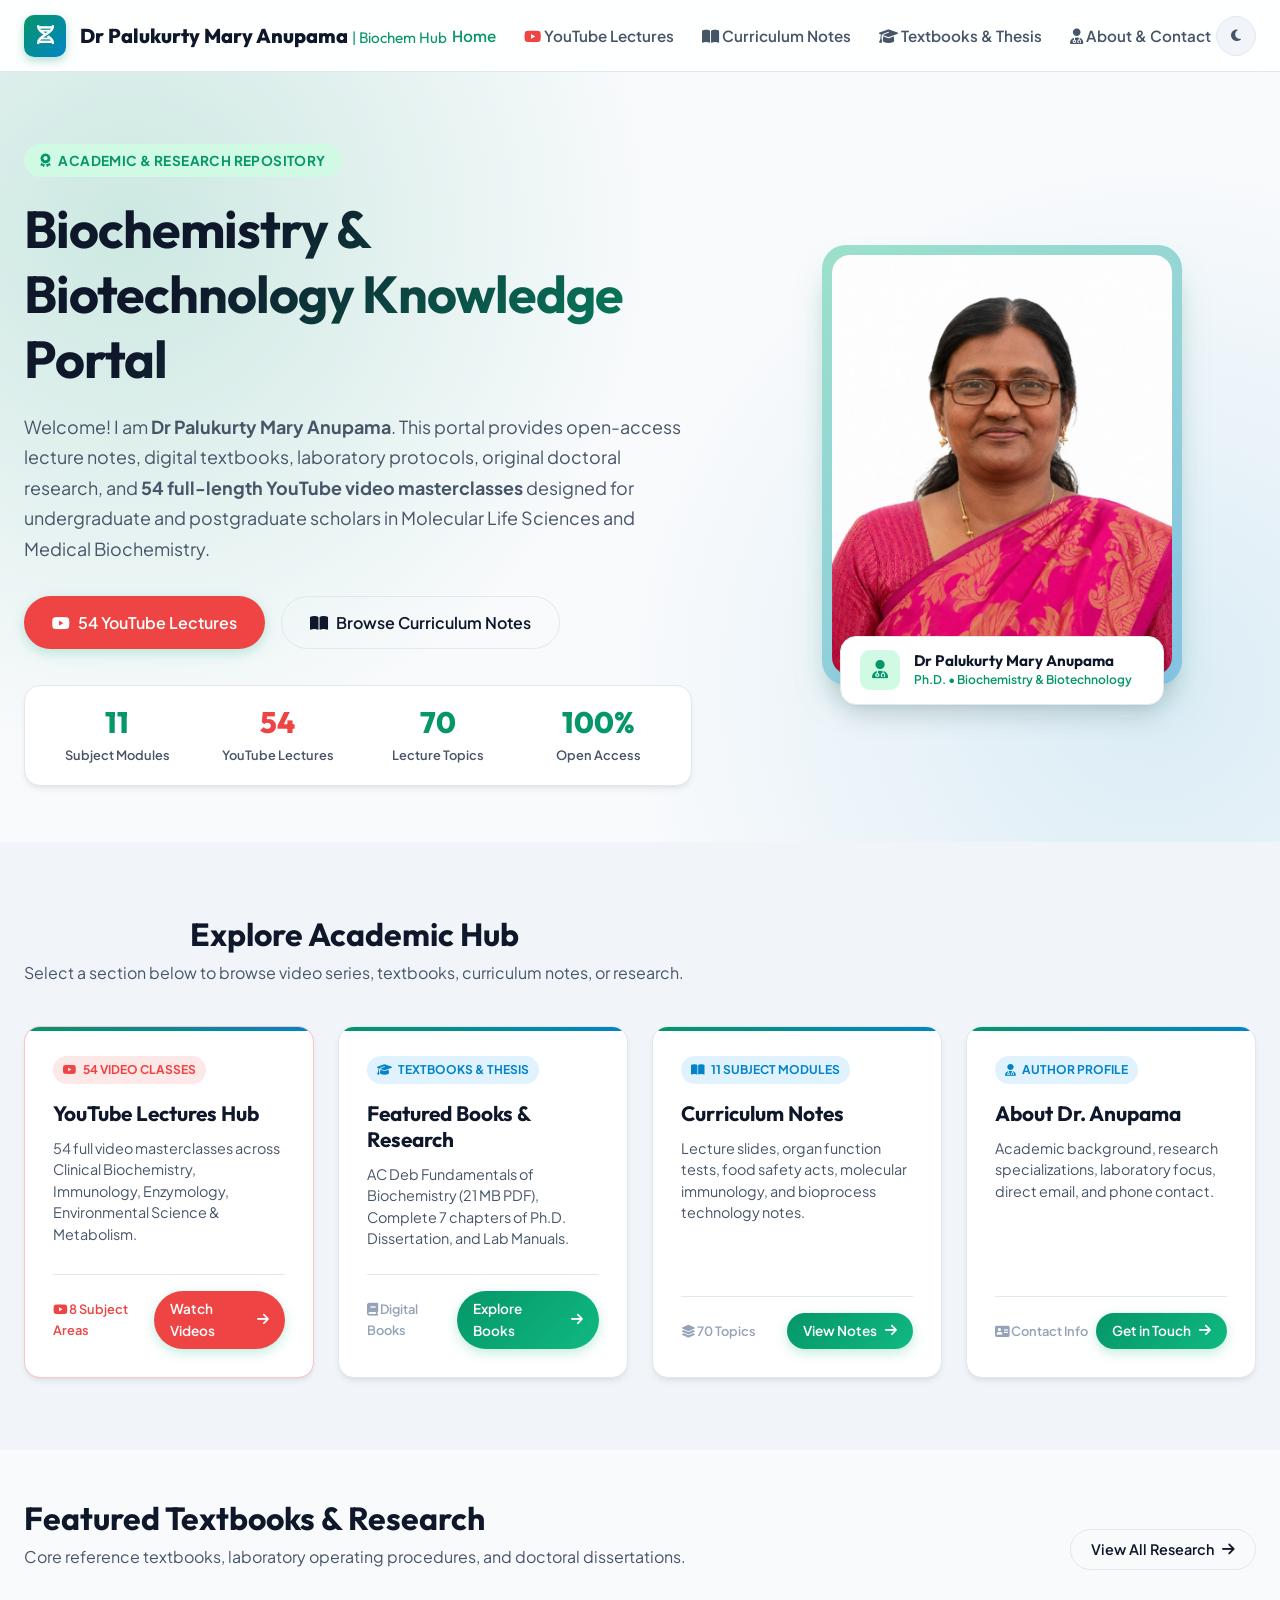
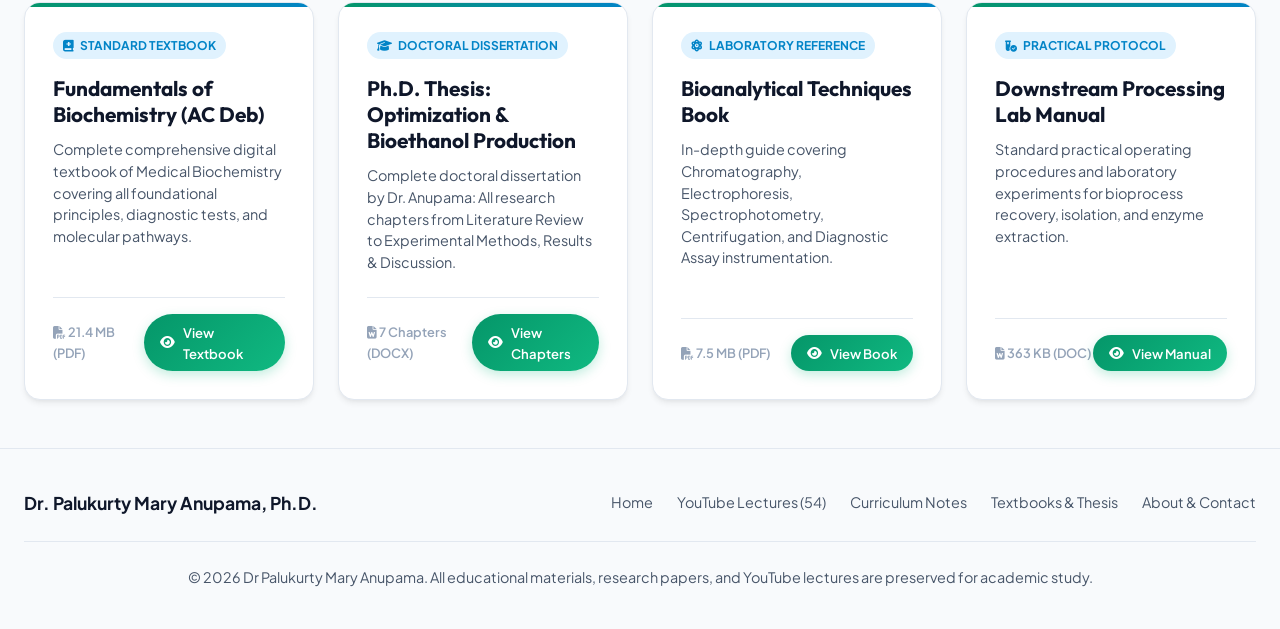
==== commit 33aef8aa: "fix: remove conflicting double-click listener on accordion and convert all View buttons to native an" ====
--- a/index.html
+++ b/index.html
@@ -199,9 +199,8 @@
           </div>
           <div class="spotlight-footer">
             <span class="file-meta-pill"><i class="fa-solid fa-file-pdf"></i> 21.4 MB (PDF)</span>
-            <button onclick="openFile('materials/Clinical%20Biochemistry/fundamentals%20of%20bochemistry%20by%20AC%20Deb.pdf', 'fundamentals of bochemistry by AC Deb.pdf')" class="btn-primary" style="padding: 0.45rem 1rem; font-size: 0.82rem; cursor:pointer; border:none;">
-              <i class="fa-solid fa-eye"></i> View Textbook
-            </button>
+            <a href="materials/Clinical%20Biochemistry/fundamentals%20of%20bochemistry%20by%20AC%20Deb.pdf" target="_blank" rel="noopener noreferrer" class="btn-primary" style="padding: 0.45rem 1rem; font-size: 0.82rem; cursor:pointer; border:none;" style="padding: 0.45rem 1rem; font-size: 0.82rem; text-decoration: none;"><i class="fa-solid fa-eye"></i> View Textbook
+            </a>
           </div>
         </div>
 
@@ -231,9 +230,8 @@
           </div>
           <div class="spotlight-footer">
             <span class="file-meta-pill"><i class="fa-solid fa-file-pdf"></i> 7.5 MB (PDF)</span>
-            <button onclick="openFile('materials/Bioanalytical%20Techniques%20Book/Analytical%20Techniques%20book.pdf', 'Analytical Techniques book.pdf')" class="btn-primary" style="padding: 0.45rem 1rem; font-size: 0.82rem; cursor:pointer; border:none;">
-              <i class="fa-solid fa-eye"></i> View Book
-            </button>
+            <a href="materials/Bioanalytical%20Techniques%20Book/Analytical%20Techniques%20book.pdf" target="_blank" rel="noopener noreferrer" class="btn-primary" style="padding: 0.45rem 1rem; font-size: 0.82rem; cursor:pointer; border:none;" style="padding: 0.45rem 1rem; font-size: 0.82rem; text-decoration: none;"><i class="fa-solid fa-eye"></i> View Book
+            </a>
           </div>
         </div>
 
@@ -247,9 +245,8 @@
           </div>
           <div class="spotlight-footer">
             <span class="file-meta-pill"><i class="fa-solid fa-file-word"></i> 363 KB (DOC)</span>
-            <button onclick="openFile('materials/Laboratory%20Manuals/Down%20stream%20processing%20lab%20manual.doc', 'Down stream processing lab manual.doc')" class="btn-primary" style="padding: 0.45rem 1rem; font-size: 0.82rem; cursor:pointer; border:none;">
-              <i class="fa-solid fa-eye"></i> View Manual
-            </button>
+            <a href="materials/Laboratory%20Manuals/Down%20stream%20processing%20lab%20manual.doc" target="_blank" rel="noopener noreferrer" class="btn-primary" style="padding: 0.45rem 1rem; font-size: 0.82rem; cursor:pointer; border:none;" style="padding: 0.45rem 1rem; font-size: 0.82rem; text-decoration: none;"><i class="fa-solid fa-eye"></i> View Manual
+            </a>
           </div>
         </div>
       </div>
--- a/style.css
+++ b/style.css
@@ -717,7 +717,10 @@
   transition: transform var(--transition-normal);
 }
 
-.category-card.expanded .cat-toggle-icon {
+.category-card.active .cat-toggle-icon,
+.category-card.expanded .cat-toggle-icon,
+.category-card.active .category-toggle-icon,
+.category-card.expanded .category-toggle-icon {
   transform: rotate(180deg);
   background: var(--primary-light);
   color: var(--primary);
@@ -730,8 +733,9 @@
   background: var(--bg-surface);
 }
 
+.category-card.active .category-body,
 .category-card.expanded .category-body {
-  display: block;
+  display: block !important;
 }
 
 .category-description {
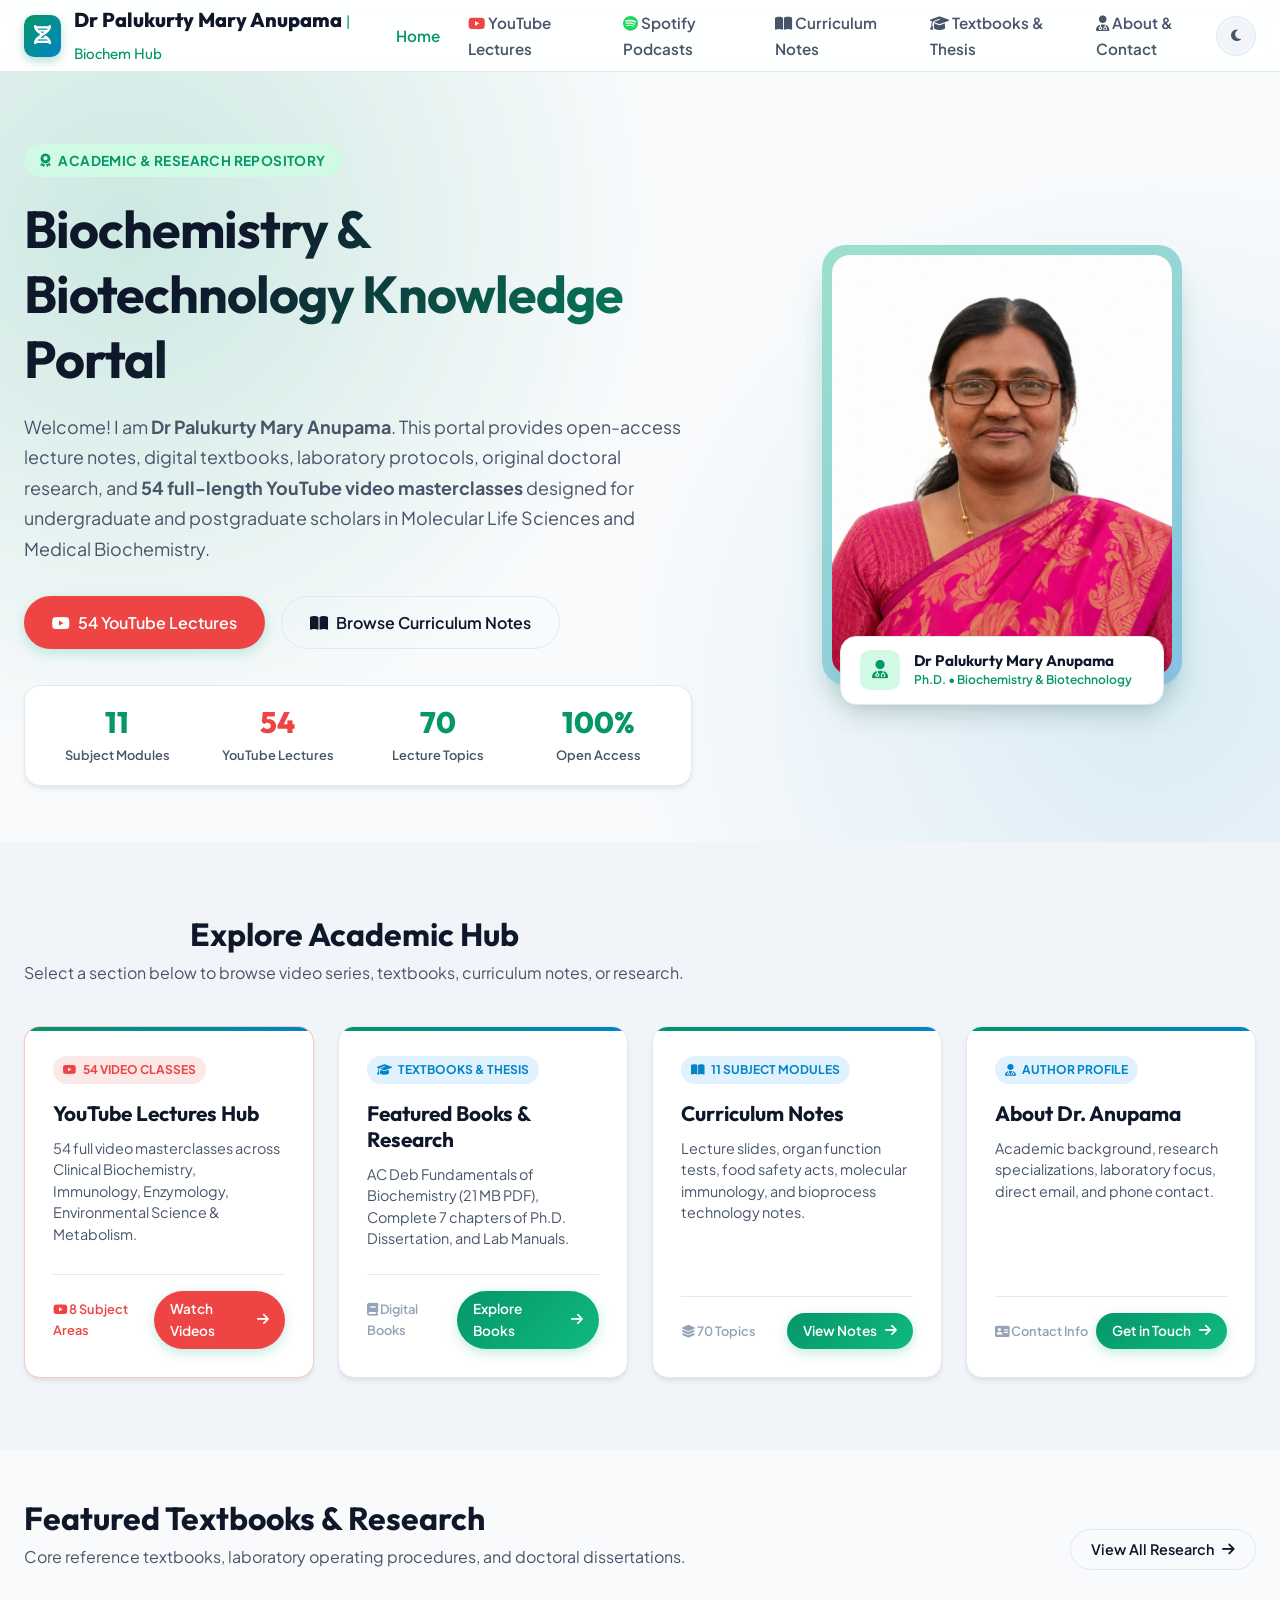
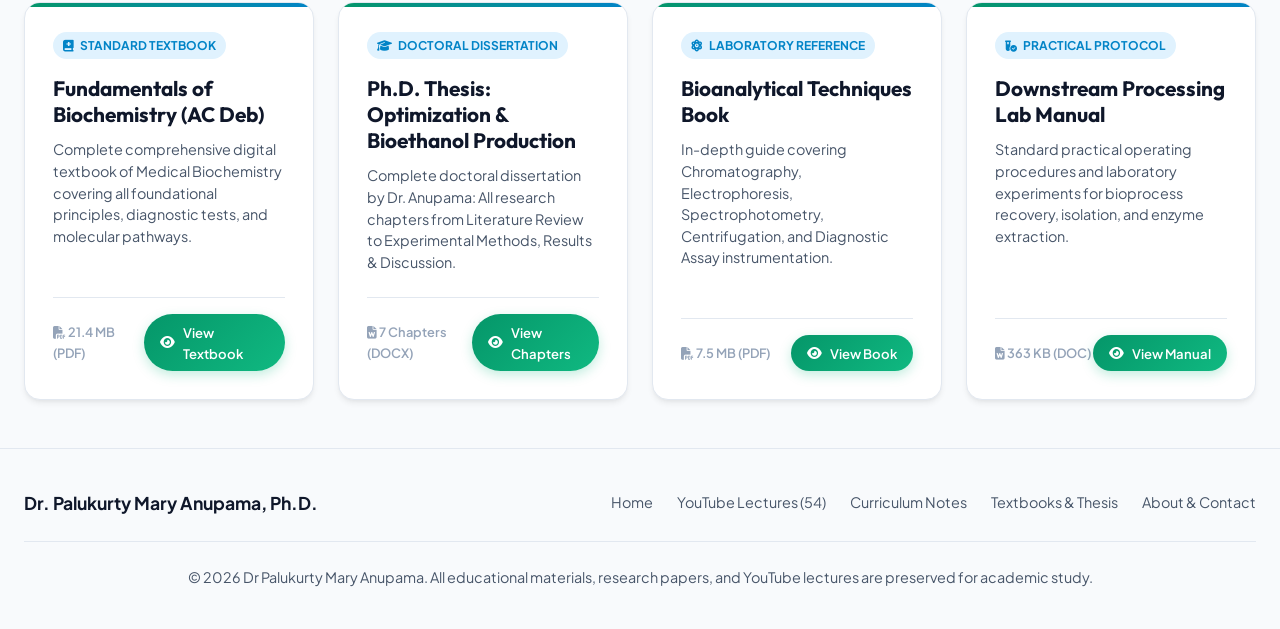
==== commit 88b2f48c: "feat: add dedicated Spotify Podcasts page (Biotalks with Anupama) with 16 audio episodes" ====
--- a/index.html
+++ b/index.html
@@ -26,7 +26,8 @@
       
       <nav>
         <ul class="nav-links">
-          <li><a href="index.html" class="nav-link active">Home</a></li><li><a href="youtube.html" class="nav-link"><i class="fa-brands fa-youtube" style="color: #ef4444;"></i> YouTube Lectures</a></li><li><a href="curriculum.html" class="nav-link"><i class="fa-solid fa-book-open"></i> Curriculum Notes</a></li><li><a href="research.html" class="nav-link"><i class="fa-solid fa-graduation-cap"></i> Textbooks & Thesis</a></li><li><a href="about.html" class="nav-link"><i class="fa-solid fa-user-doctor"></i> About & Contact</a></li>
+          <li><a href="index.html" class="nav-link active">Home</a></li><li><a href="youtube.html" class="nav-link"><i class="fa-brands fa-youtube" style="color: #ef4444;"></i> YouTube Lectures</a></li>
+          <li><a href="spotify.html" class="nav-link"><i class="fa-brands fa-spotify" style="color: #1ed760;"></i> Spotify Podcasts</a></li><li><a href="curriculum.html" class="nav-link"><i class="fa-solid fa-book-open"></i> Curriculum Notes</a></li><li><a href="research.html" class="nav-link"><i class="fa-solid fa-graduation-cap"></i> Textbooks & Thesis</a></li><li><a href="about.html" class="nav-link"><i class="fa-solid fa-user-doctor"></i> About & Contact</a></li>
         </ul>
       </nav>
       
--- a/style.css
+++ b/style.css
@@ -1382,3 +1382,198 @@
 .video-card:hover .video-yt-btn {
   color: #ff4d4d;
 }
+
+
+/* ==========================================================================
+   Spotify Podcast Hub (Biotalks with Anupama)
+   ========================================================================== */
+
+.spotify-section {
+  position: relative;
+  padding: 2.5rem 0 5rem;
+  background: radial-gradient(circle at 10% 10%, rgba(30, 215, 96, 0.09) 0%, transparent 40%),
+              radial-gradient(circle at 90% 90%, rgba(14, 165, 233, 0.08) 0%, transparent 40%),
+              #070d14;
+  color: #f8fafc;
+  border-top: 1px solid rgba(255, 255, 255, 0.08);
+  border-bottom: 1px solid rgba(255, 255, 255, 0.08);
+}
+
+.spotify-search-wrapper {
+  position: relative;
+  max-width: 680px;
+  margin: 0 auto 1.5rem auto;
+}
+
+.spotify-search-input {
+  width: 100%;
+  padding: 1rem 3.25rem 1rem 3.5rem;
+  font-size: 1rem;
+  font-family: inherit;
+  background: rgba(18, 28, 43, 0.9);
+  backdrop-filter: blur(12px);
+  border: 1px solid rgba(255, 255, 255, 0.15);
+  border-radius: var(--radius-full);
+  color: #ffffff;
+  box-shadow: 0 10px 25px rgba(0, 0, 0, 0.3);
+  transition: all var(--transition-normal);
+}
+
+.spotify-search-input:focus {
+  outline: none;
+  border-color: #1ed760;
+  background: rgba(18, 28, 43, 1);
+  box-shadow: 0 0 0 4px rgba(30, 215, 96, 0.25), 0 10px 25px rgba(0, 0, 0, 0.4);
+}
+
+.spotify-search-icon {
+  position: absolute;
+  left: 1.35rem;
+  top: 50%;
+  transform: translateY(-50%);
+  color: #1ed760;
+  font-size: 1.15rem;
+}
+
+.spotify-pills-wrap {
+  display: flex;
+  gap: 0.65rem;
+  justify-content: center;
+  flex-wrap: wrap;
+  margin-bottom: 2.5rem;
+}
+
+.spotify-pill-btn {
+  padding: 0.55rem 1.15rem;
+  border-radius: var(--radius-full);
+  background: rgba(18, 28, 43, 0.85);
+  color: #cbd5e1;
+  border: 1px solid rgba(255, 255, 255, 0.1);
+  font-size: 0.85rem;
+  font-weight: 600;
+  cursor: pointer;
+  display: inline-flex;
+  align-items: center;
+  gap: 0.5rem;
+  transition: all var(--transition-fast);
+}
+
+.spotify-pill-btn:hover {
+  background: rgba(30, 41, 59, 1);
+  color: #ffffff;
+  border-color: rgba(30, 215, 96, 0.4);
+  transform: translateY(-2px);
+}
+
+.spotify-pill-btn.active {
+  background: #1ed760;
+  color: #050b11;
+  border-color: #1ed760;
+  box-shadow: 0 6px 16px rgba(30, 215, 96, 0.4);
+  font-weight: 700;
+}
+
+.spotify-grid {
+  display: grid;
+  grid-template-columns: repeat(auto-fill, minmax(280px, 1fr));
+  gap: 1.5rem;
+}
+
+.spotify-card {
+  background: #111a28;
+  border: 1px solid rgba(255, 255, 255, 0.08);
+  border-radius: var(--radius-lg);
+  padding: 1.35rem;
+  display: flex;
+  flex-direction: column;
+  justify-content: space-between;
+  text-decoration: none;
+  color: inherit;
+  box-shadow: 0 10px 25px -5px rgba(0, 0, 0, 0.4);
+  transition: all var(--transition-normal);
+}
+
+.spotify-card:hover {
+  transform: translateY(-5px);
+  border-color: #1ed760;
+  box-shadow: 0 18px 30px -10px rgba(30, 215, 96, 0.25), 0 0 15px rgba(30, 215, 96, 0.15);
+}
+
+.spotify-card-top {
+  display: flex;
+  align-items: flex-start;
+  justify-content: space-between;
+  margin-bottom: 1rem;
+}
+
+.spotify-icon-badge {
+  width: 44px;
+  height: 44px;
+  border-radius: 50%;
+  background: rgba(30, 215, 96, 0.15);
+  color: #1ed760;
+  display: flex;
+  align-items: center;
+  justify-content: center;
+  font-size: 1.5rem;
+  flex-shrink: 0;
+  transition: transform 0.3s ease;
+}
+
+.spotify-card:hover .spotify-icon-badge {
+  transform: scale(1.1) rotate(10deg);
+  background: #1ed760;
+  color: #050b11;
+}
+
+.spotify-ep-number {
+  font-size: 0.75rem;
+  font-weight: 700;
+  color: #94a3b8;
+  background: rgba(255, 255, 255, 0.06);
+  padding: 0.2rem 0.55rem;
+  border-radius: var(--radius-full);
+}
+
+.spotify-ep-subject {
+  font-size: 0.75rem;
+  font-weight: 700;
+  text-transform: uppercase;
+  color: #1ed760;
+  margin-bottom: 0.45rem;
+}
+
+.spotify-ep-title {
+  font-family: 'Outfit', sans-serif;
+  font-size: 1.05rem;
+  font-weight: 700;
+  line-height: 1.4;
+  color: #f8fafc;
+  margin-bottom: 1.25rem;
+  display: -webkit-box;
+  -webkit-line-clamp: 3;
+  -webkit-box-orient: vertical;
+  overflow: hidden;
+}
+
+.spotify-card-footer {
+  display: flex;
+  align-items: center;
+  justify-content: space-between;
+  padding-top: 0.85rem;
+  border-top: 1px solid rgba(255, 255, 255, 0.08);
+}
+
+.spotify-btn {
+  display: inline-flex;
+  align-items: center;
+  gap: 0.5rem;
+  font-size: 0.85rem;
+  font-weight: 700;
+  color: #1ed760;
+  transition: color var(--transition-fast);
+}
+
+.spotify-card:hover .spotify-btn {
+  color: #4ade80;
+}
